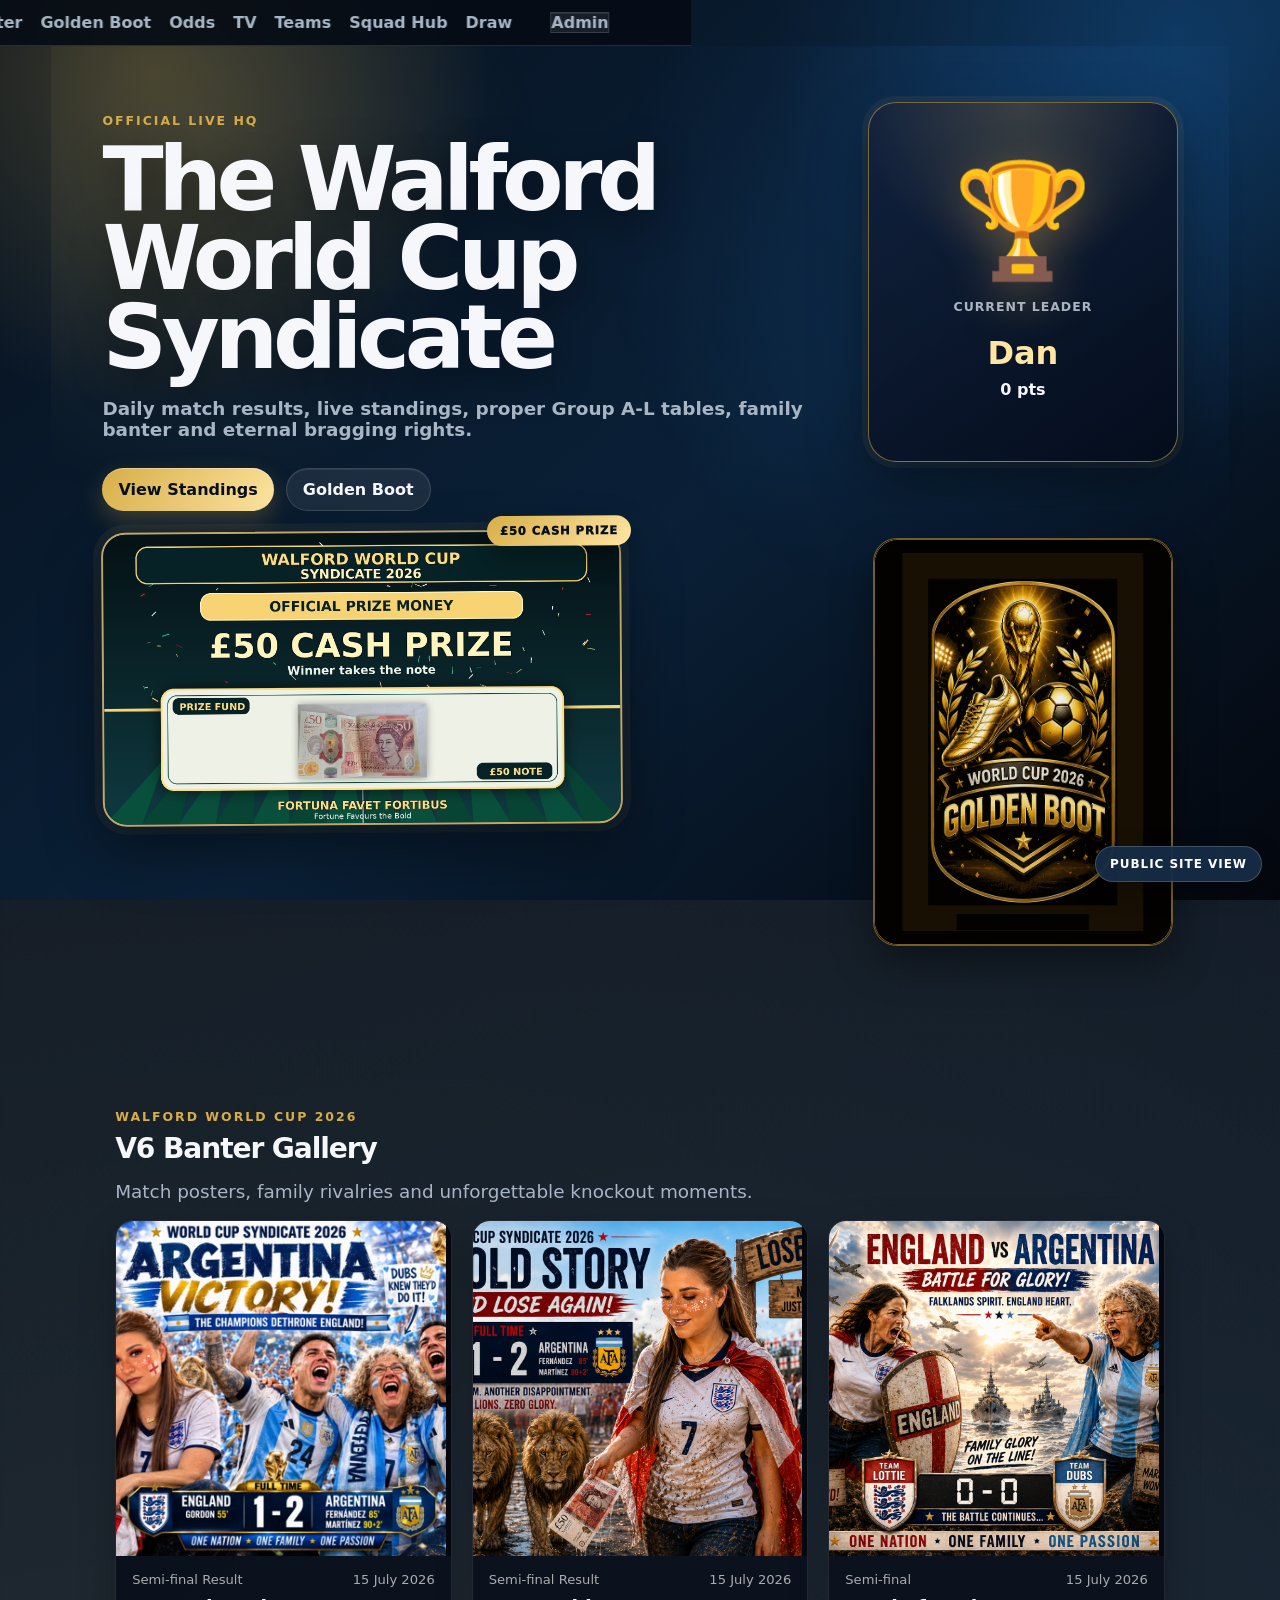
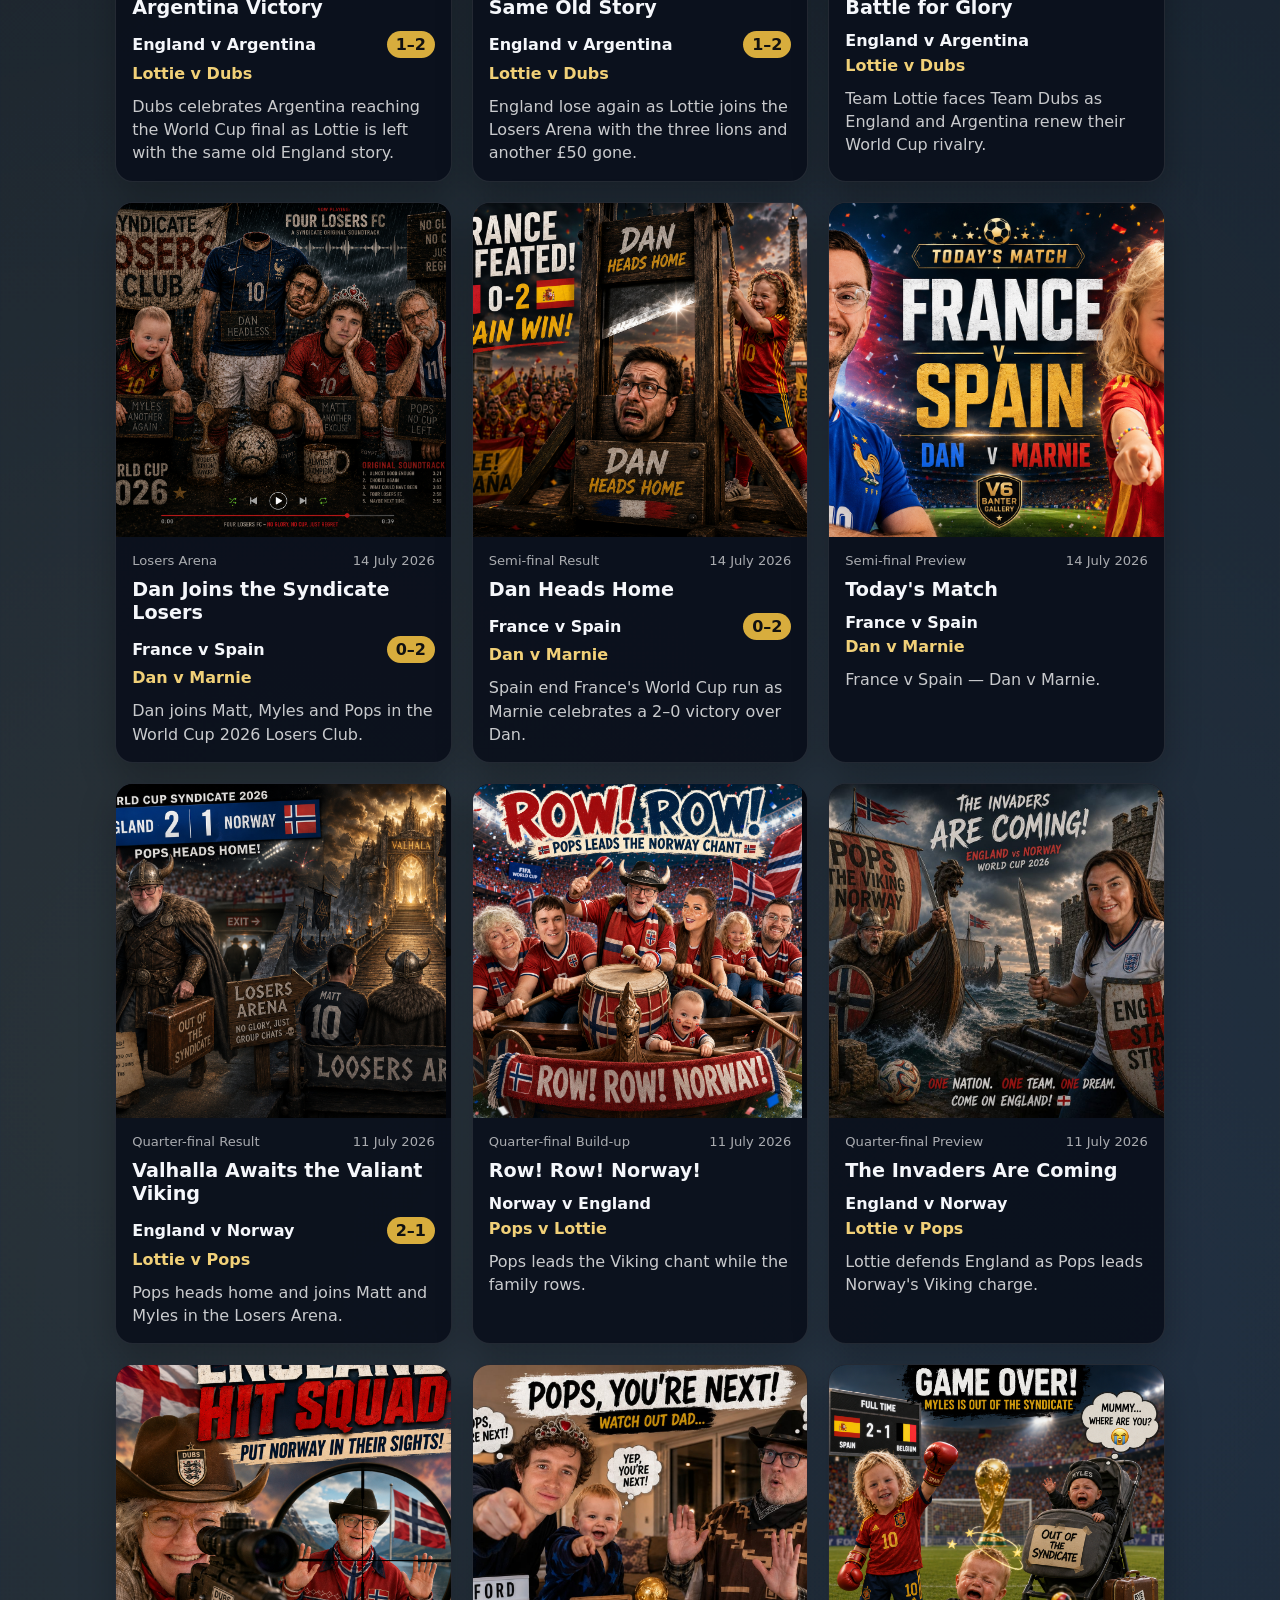
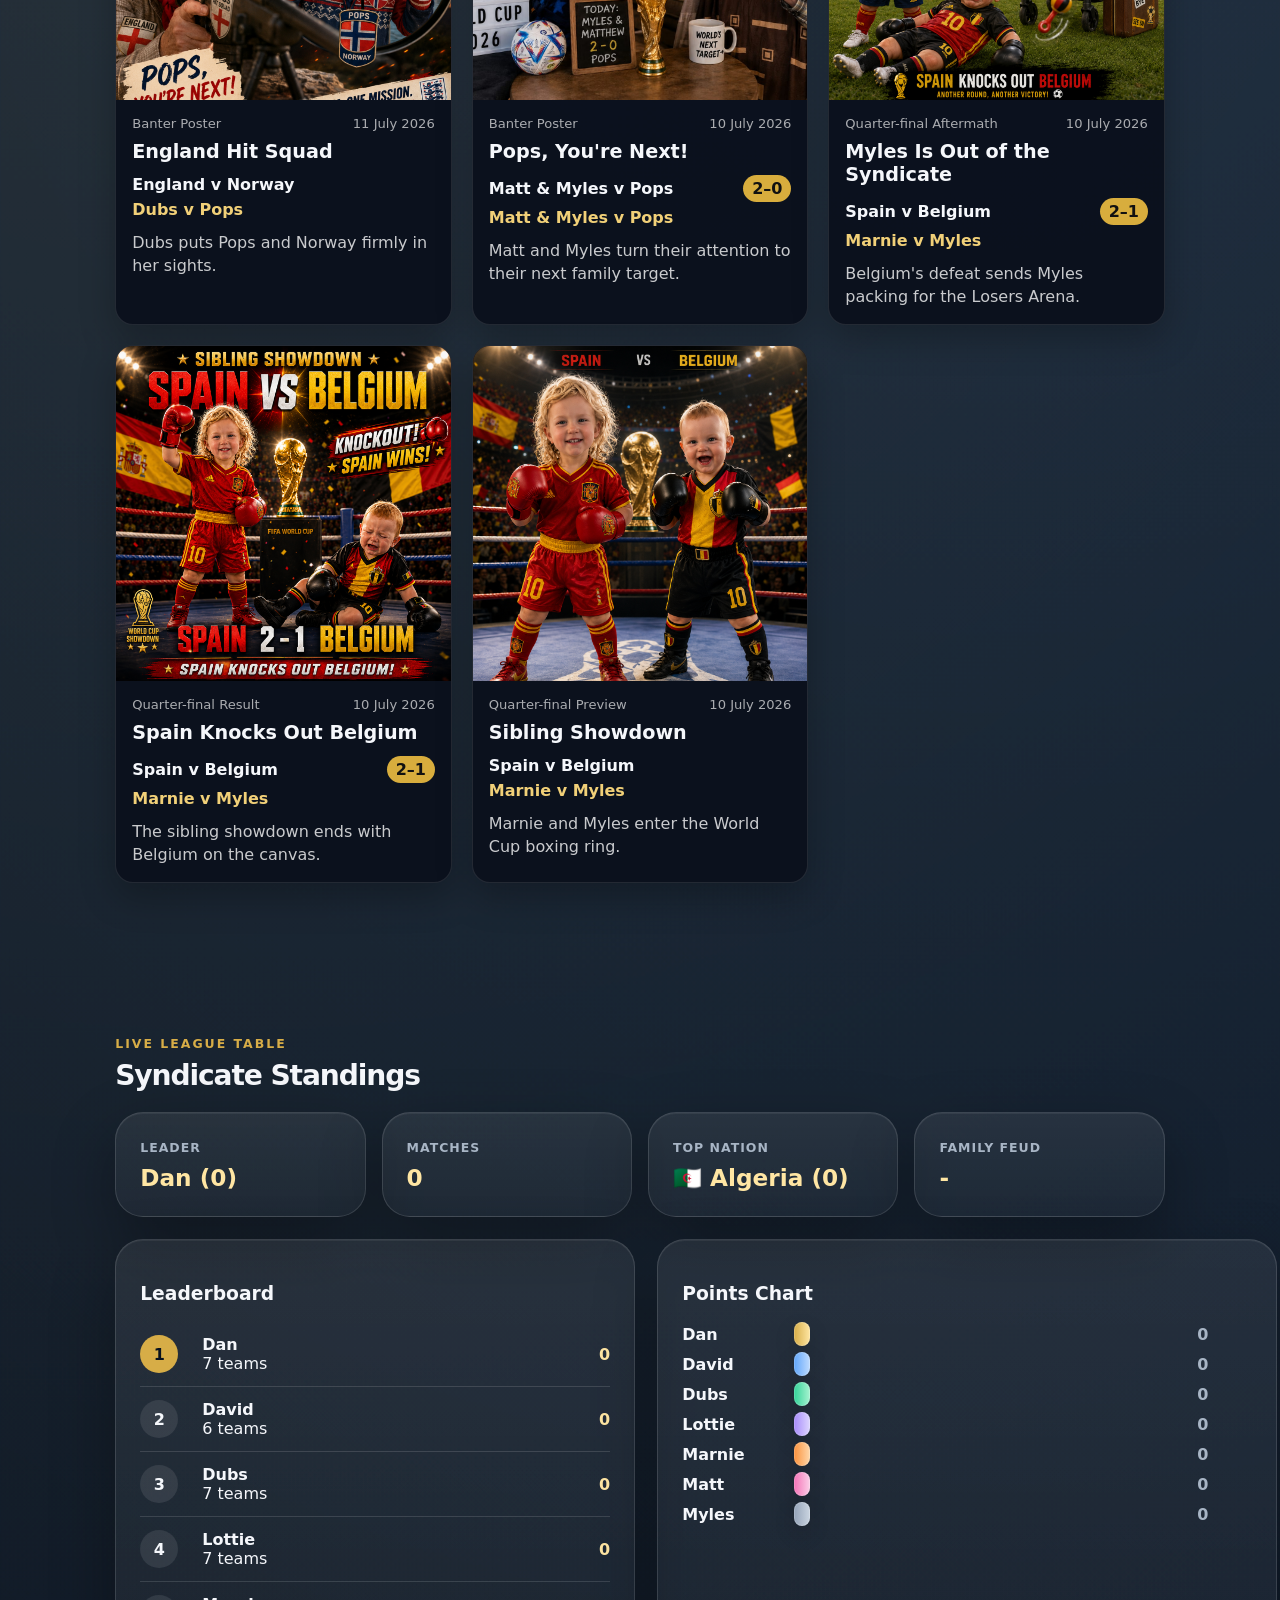
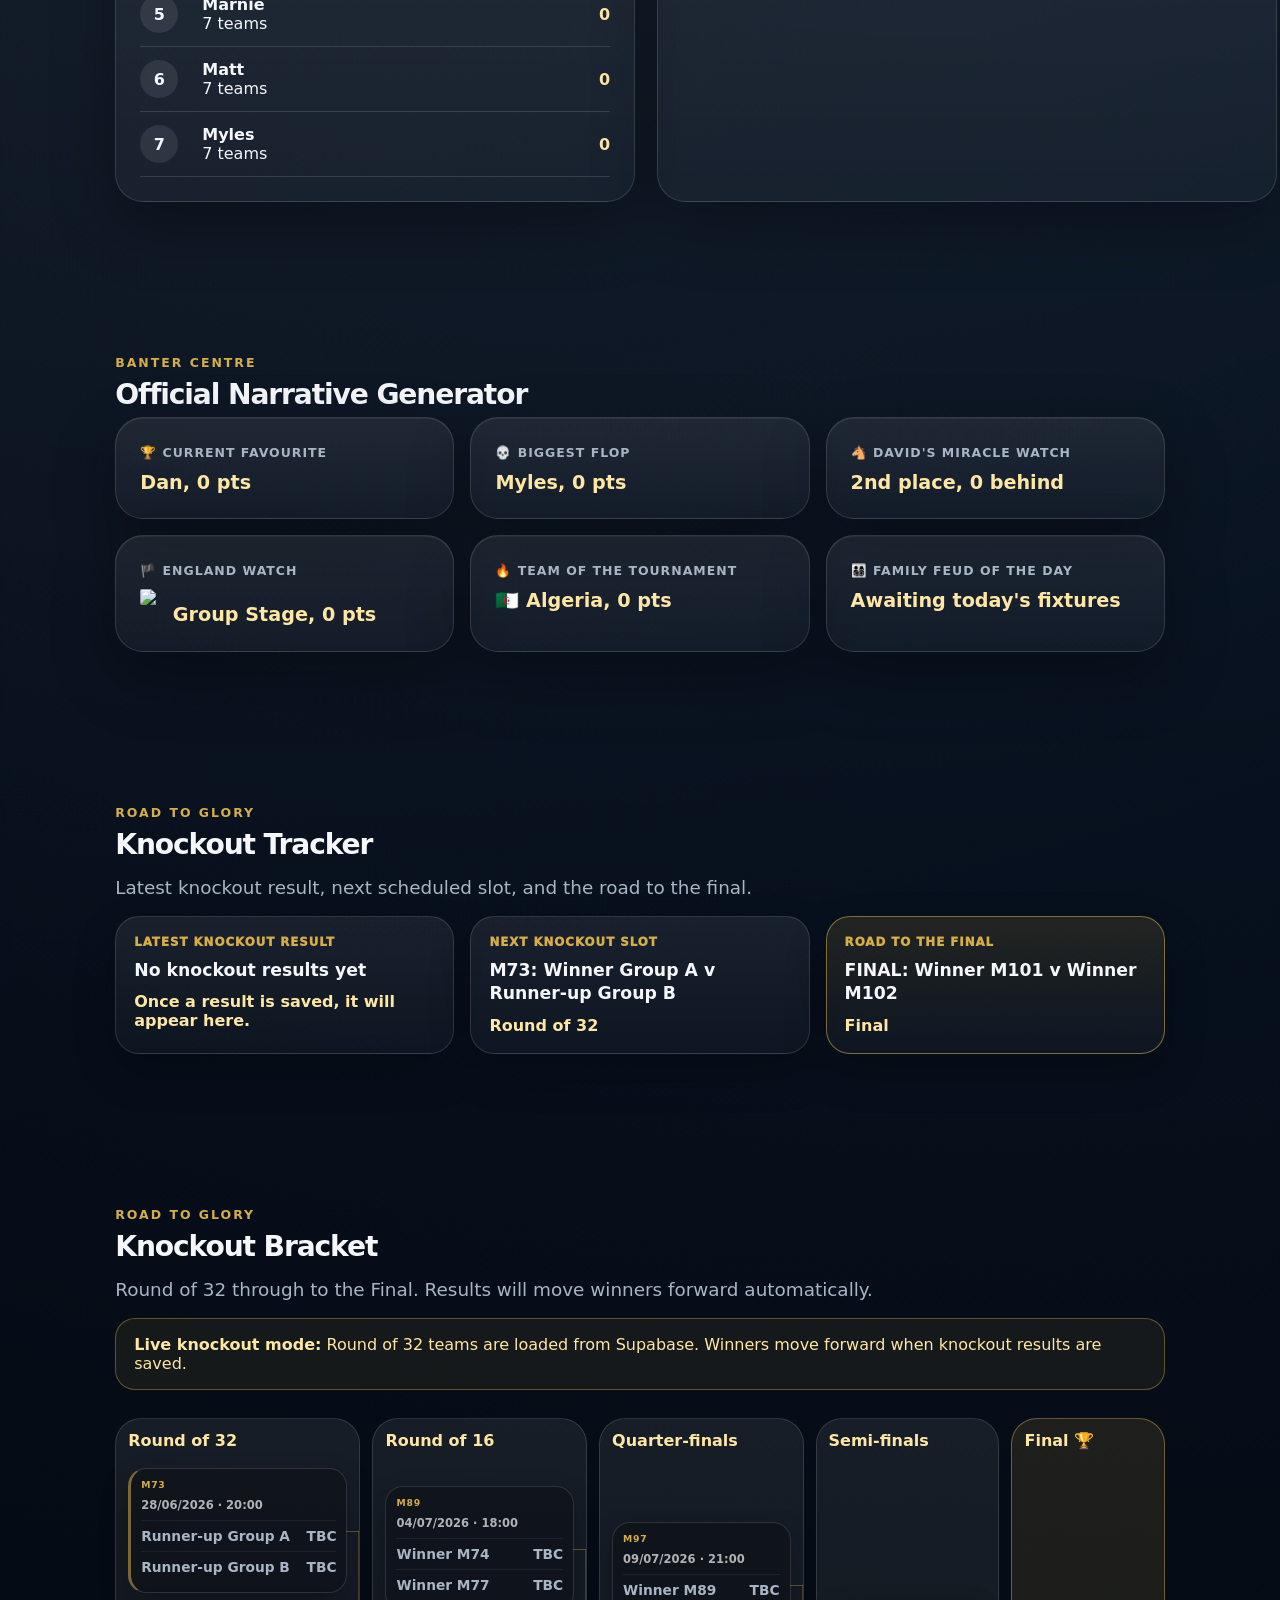
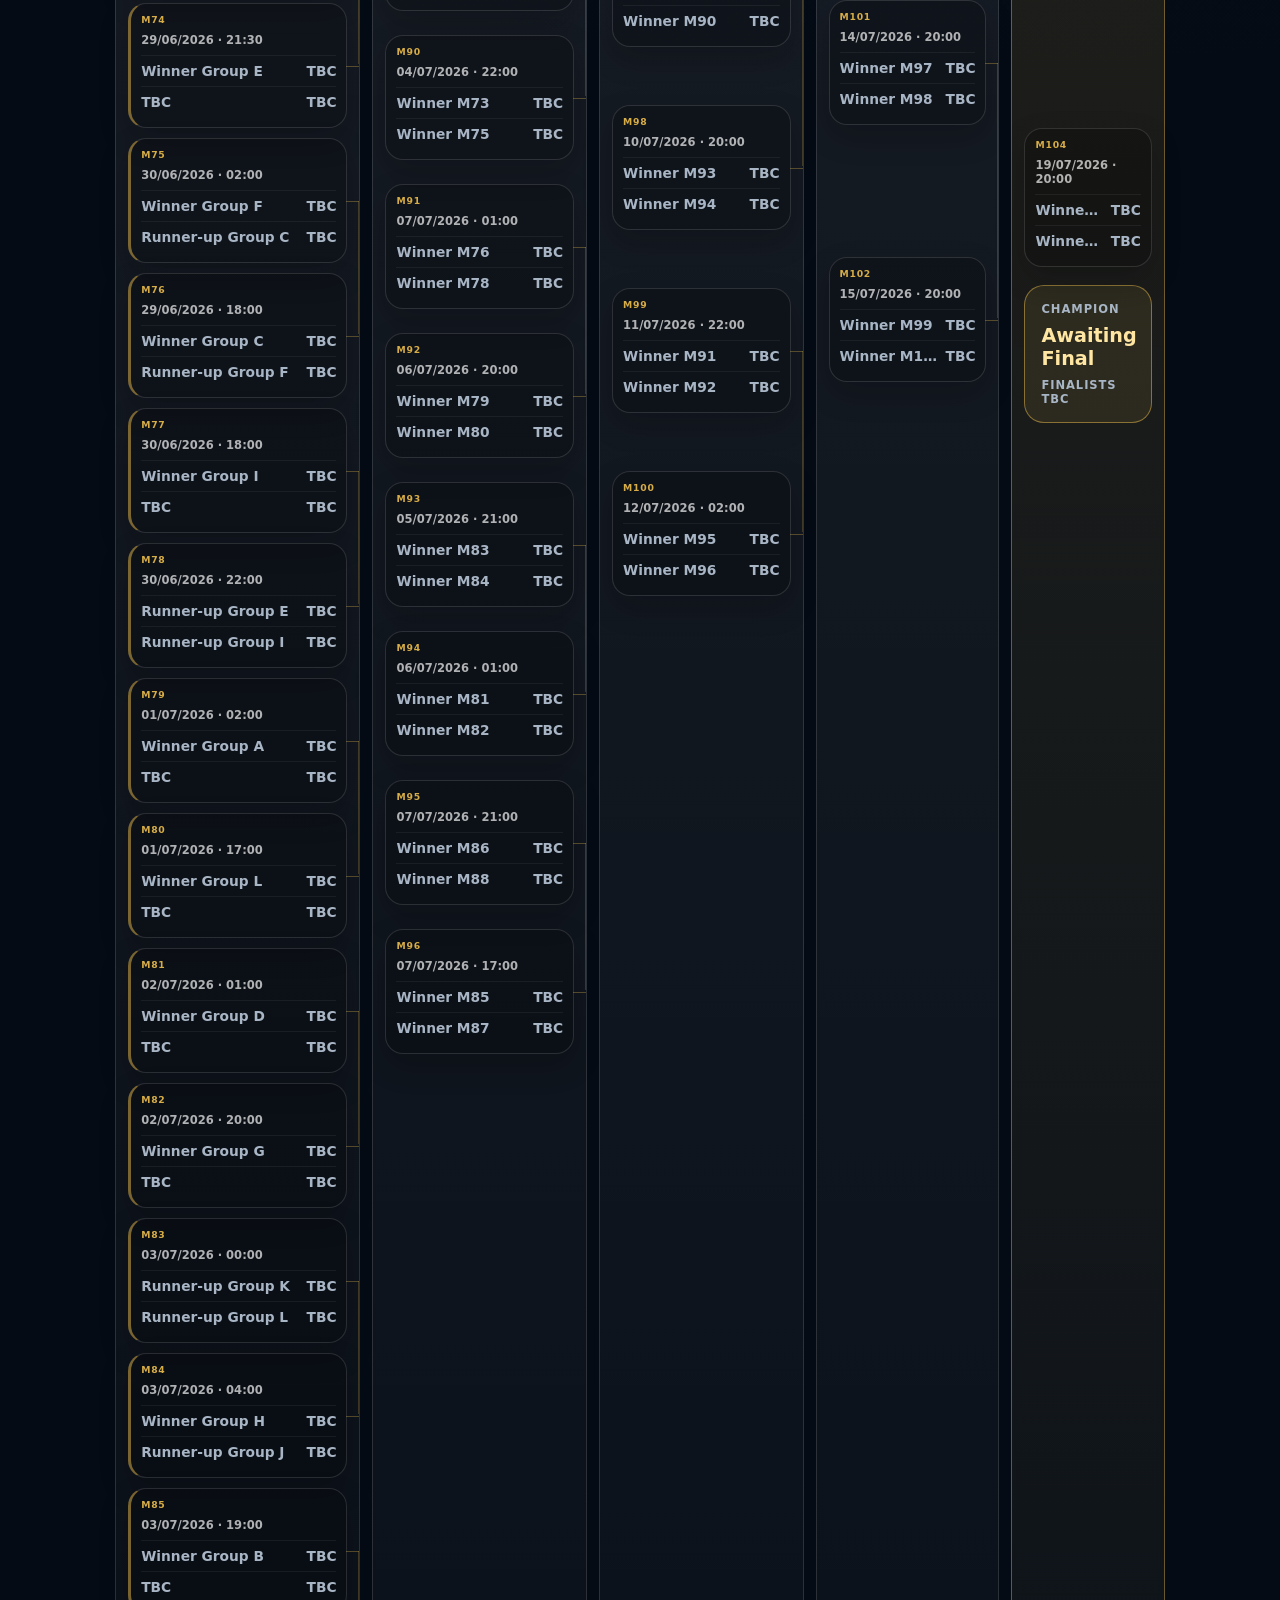
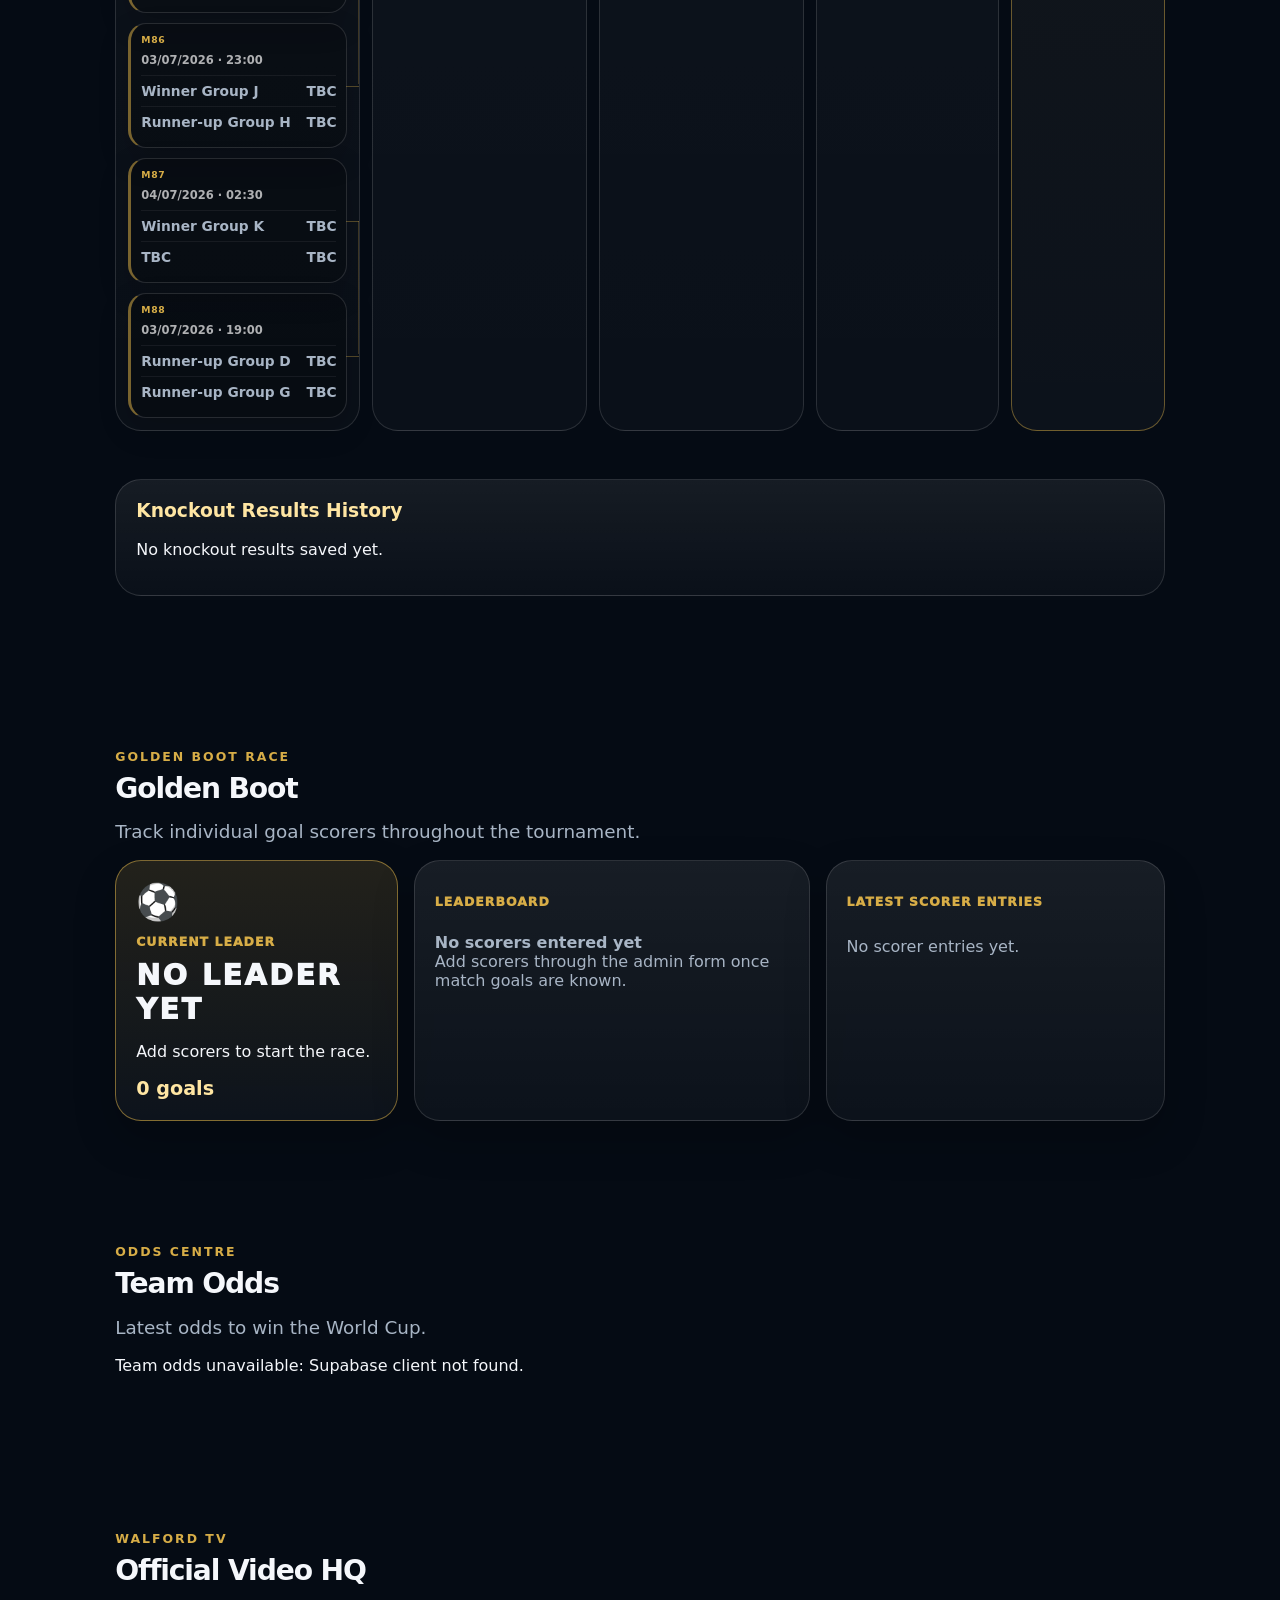
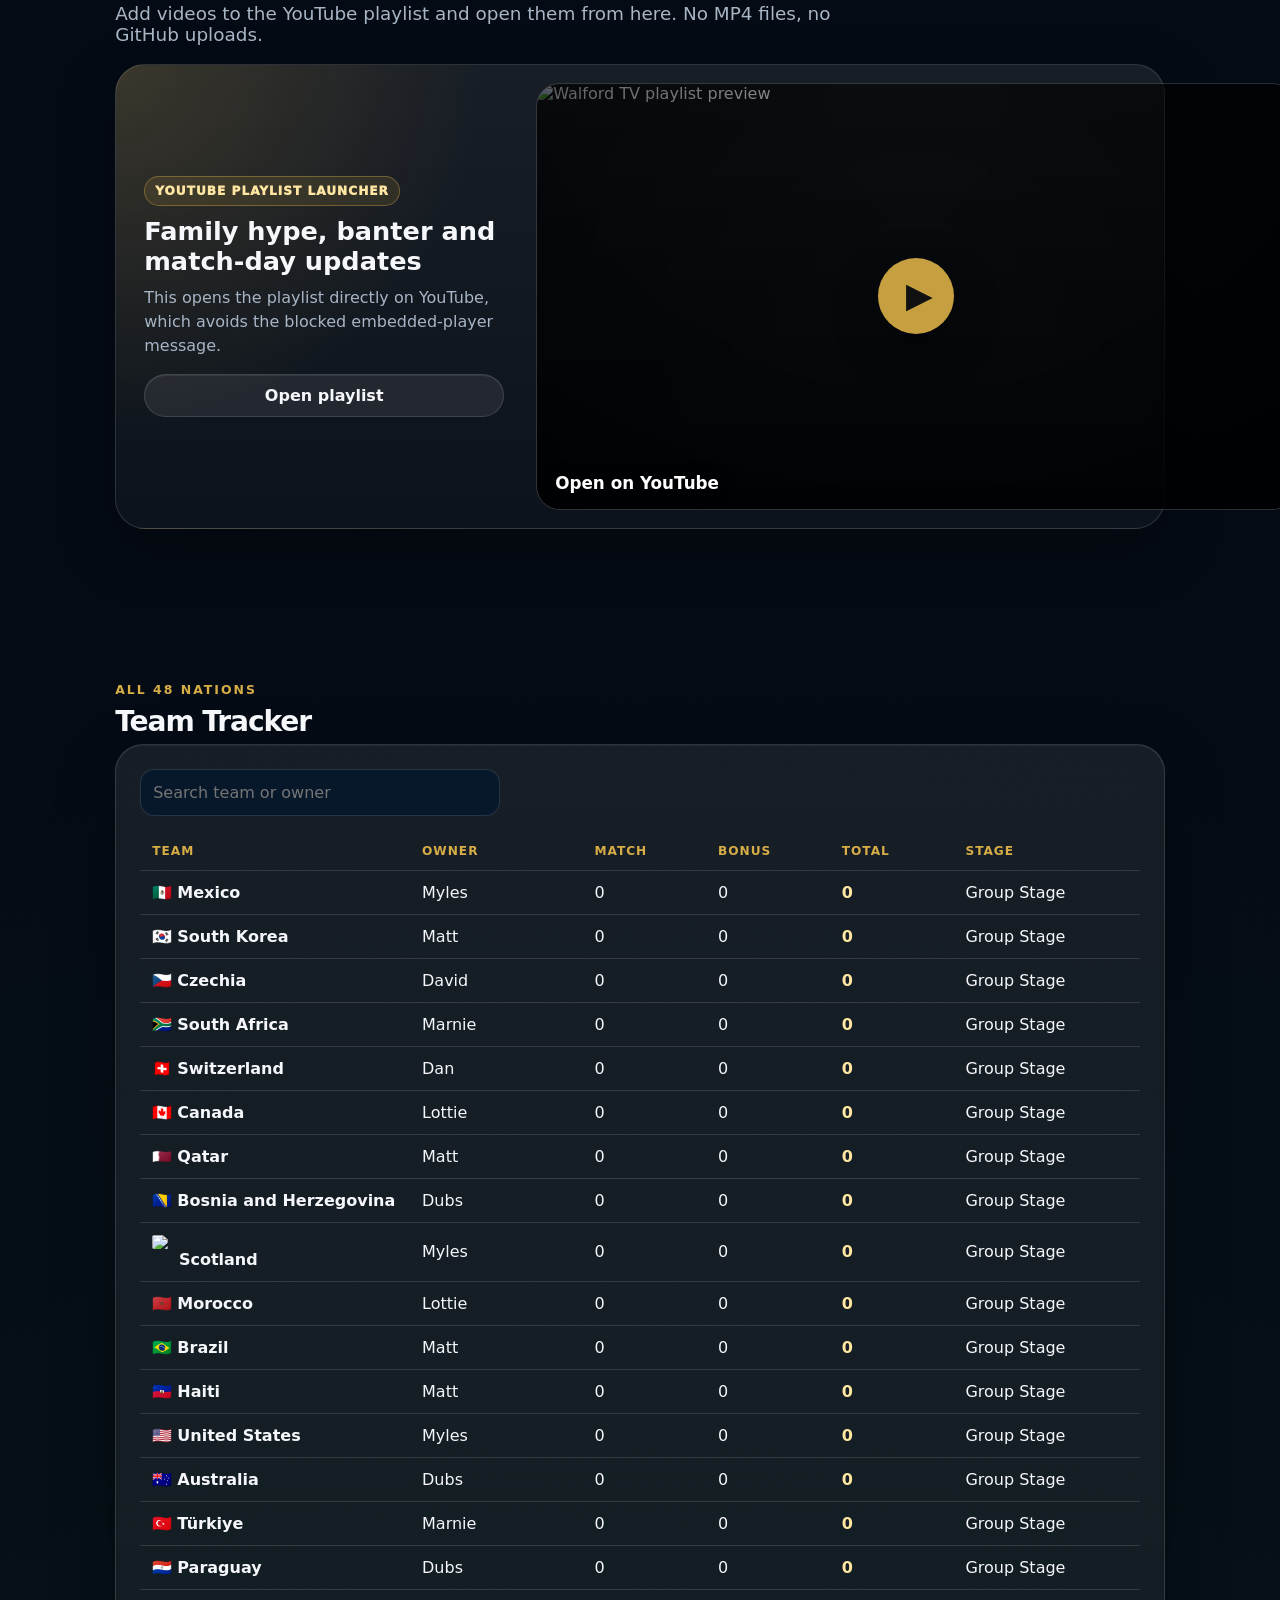
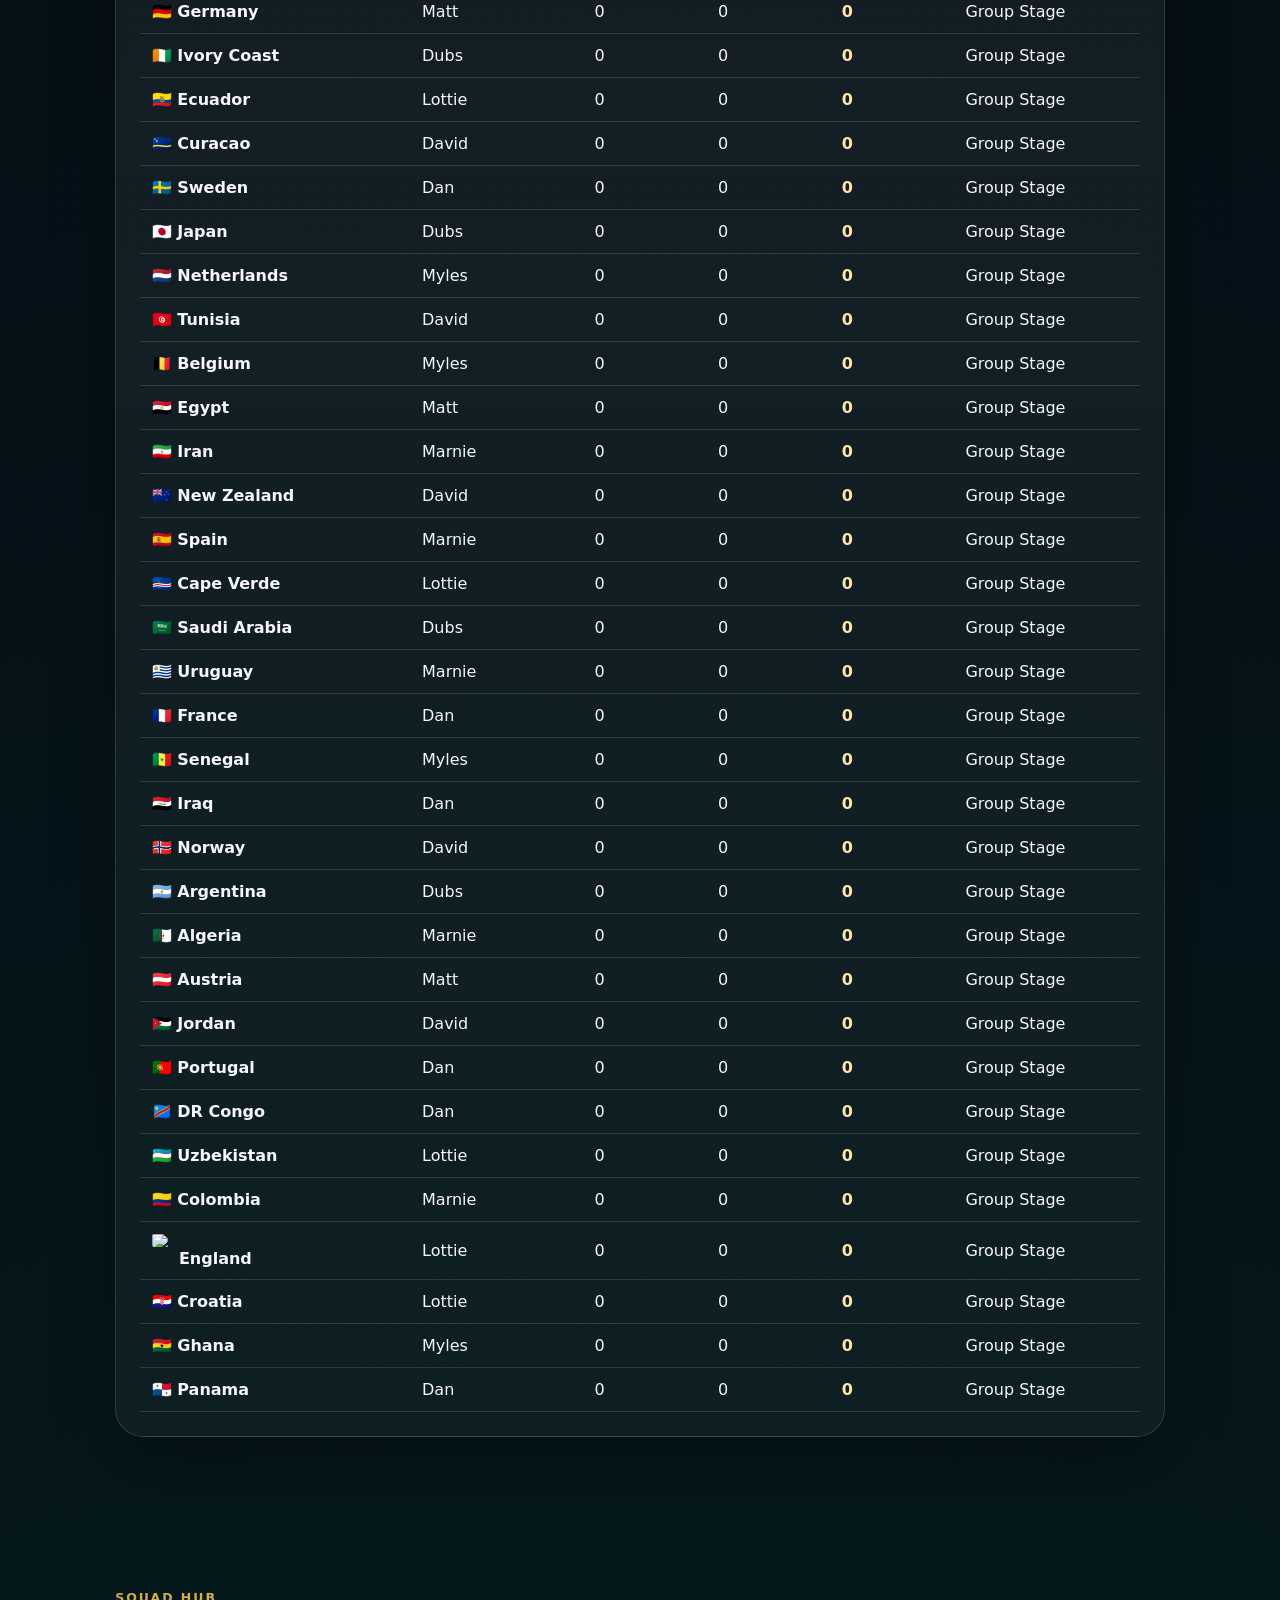
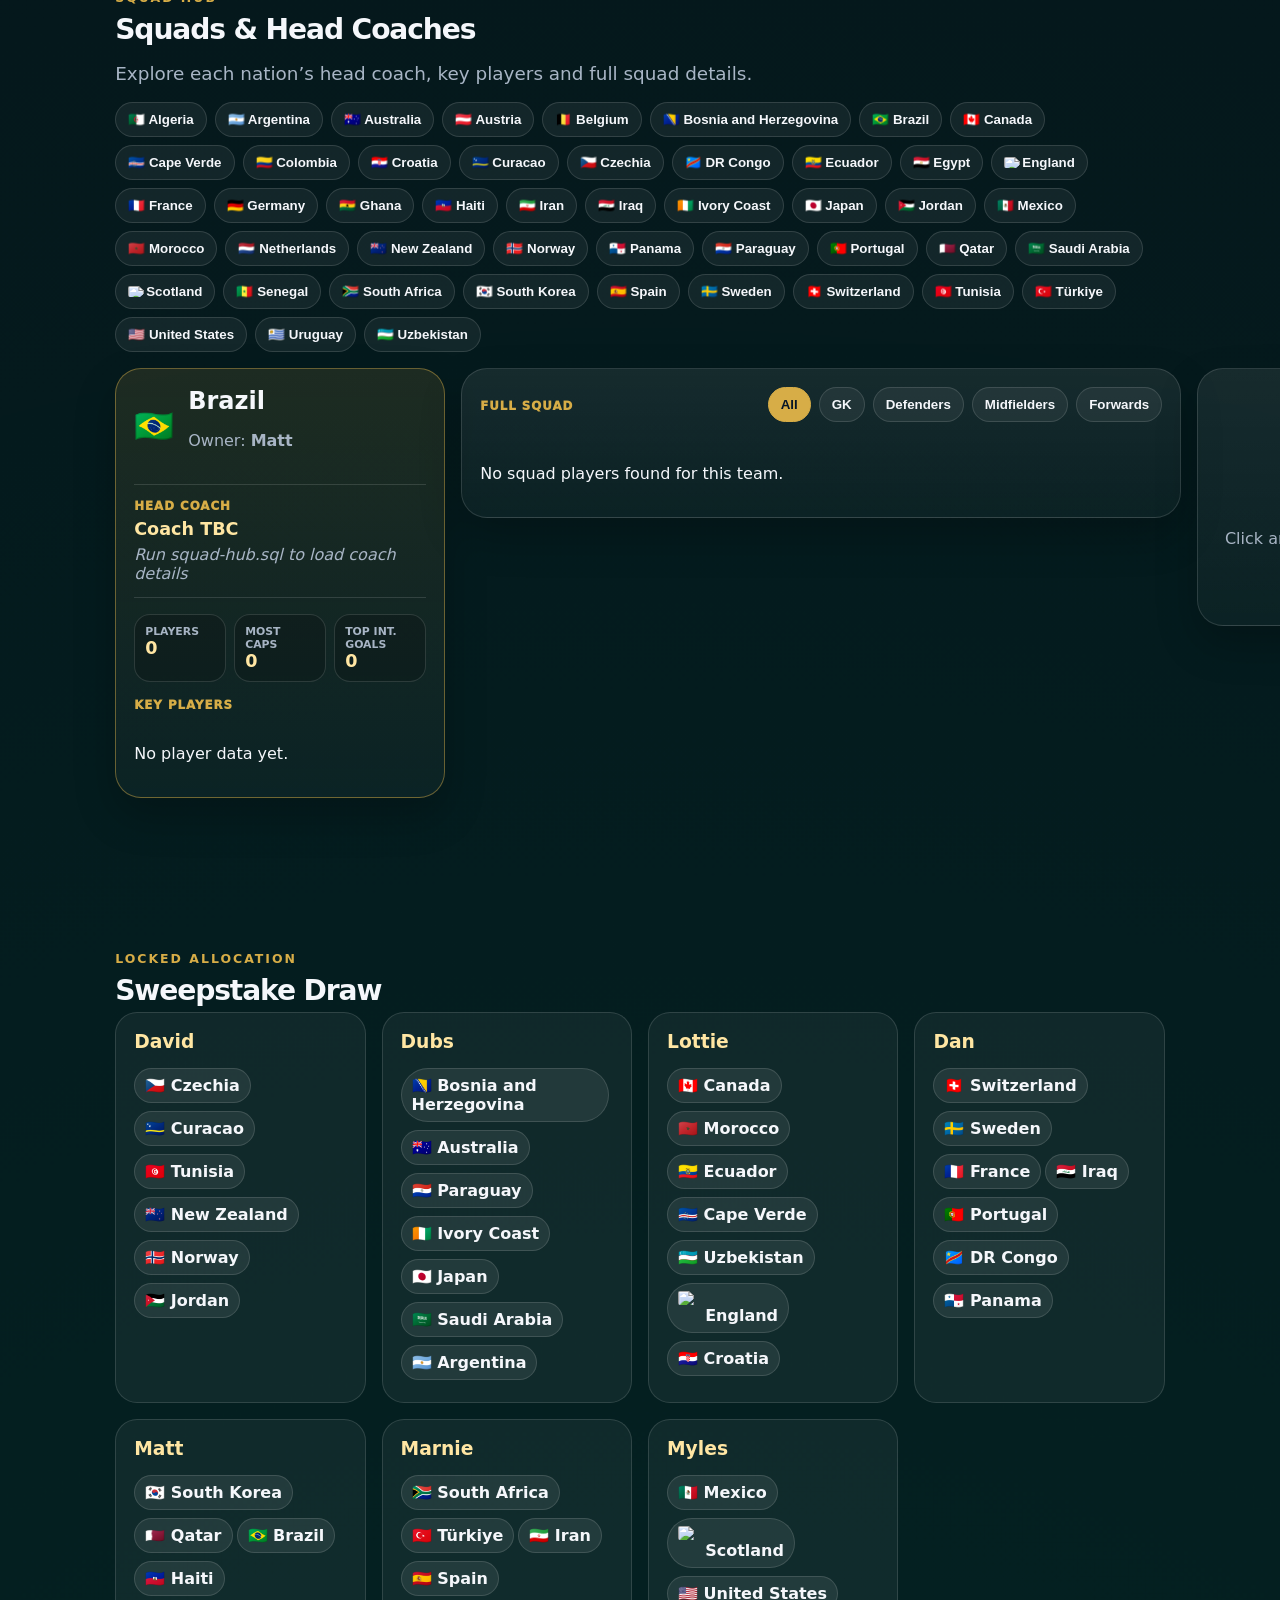
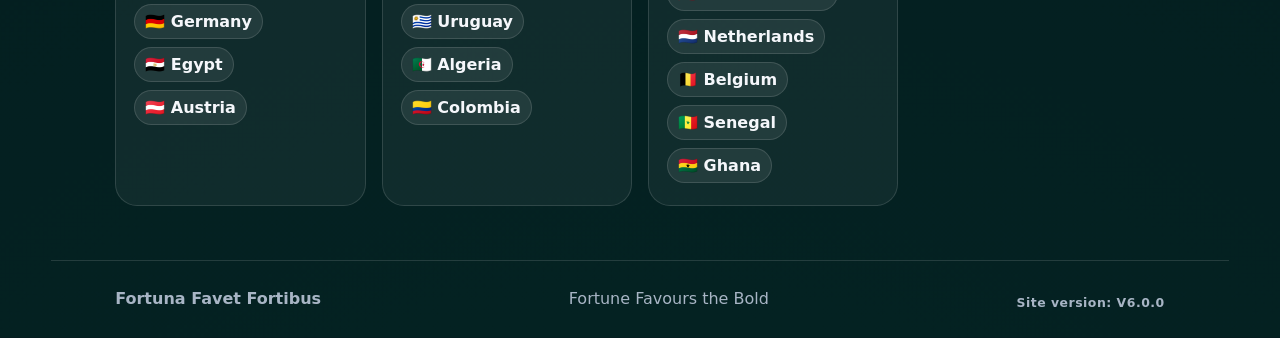
==== index.html @ 327422b0 "victory poster argentia" ====
<!DOCTYPE html>
<html lang="en">
 <head>
  <meta charset="utf-8"/>
  <meta content="width=device-width, initial-scale=1" name="viewport"/>
  <title>
   Walford World Cup Syndicate 2026
  </title>
  <link href="styles.css?v=5.8.53" rel="stylesheet"/>
  <link href="fixture-centre.css?v=5.8.20" rel="stylesheet"/>
  <link href="knockout-auto.css?v=5.8.4" rel="stylesheet"/>
  <link href="home-knockout-tracker.css?v=5.8.1" rel="stylesheet"/>
  <script src="https://cdn.jsdelivr.net/npm/@supabase/supabase-js@2">
  </script>
  <link href="assets/js/banter-gallery.css?v=6.0.0" rel="stylesheet"/>
  <link href="match-scorers-admin.css?v=5.8.1" rel="stylesheet"/>
  <link href="golden-boot.css?v=5.8.1" rel="stylesheet"/>
  <link href="squad-hub.css?v=5.8.1" rel="stylesheet"/>
  <link href="v5-3-chart-polish.css?v=5.8.1" rel="stylesheet"/>
  <link href="v5-6-site-version.css?v=5.8.1" rel="stylesheet"/>
  <link href="walford-tv.css?v=5.8.1" rel="stylesheet"/>
  <link href="v5-7-2-wide-layout.css?v=5.8.1" rel="stylesheet"/>
  <link href="v5-7-3-strong-wide-layout.css?v=5.8.1" rel="stylesheet"/>
 </head>
 <body>
  <div class="backdrop">
  </div>

  <header class="nav">
   <div class="logo">
    🏆
    <span>
     Walford 2026
    </span>
   </div>

   <nav>
  <a href="#home">Home</a>
  <a href="#standings">Standings</a>
  <a href="#banter">Banter</a>
  <a href="#golden-boot">Golden Boot</a>
  <a href="#team-odds-section">Odds</a>
  <a href="#walford-tv">TV</a>
  <a href="#teams">Teams</a>
  <a href="#squad-hub">Squad Hub</a>
  <a href="#draw">Draw</a>
</nav>

   <a class="ghost" href="#admin-dashboard" id="adminToggle">
    Admin
   </a>
  </header>

  <section class="hero" id="home">
   <div>
    <div class="badge">
     Official Live HQ
    </div>

    <h1>
     The Walford World Cup Syndicate
    </h1>

    <p>
     Daily match results, live standings, proper Group A-L tables, family banter and eternal bragging rights.
    </p>

    <div class="hero-buttons">
     <a class="button gold" href="#standings">
 View Standings
</a>
<a class="button dark" href="#golden-boot">
 Golden Boot
</a>
    </div>
    <div class="prize-money-front">
 <img src="prize-money.jpg?v=5.8.1" alt="Official £50 prize money for the Walford World Cup Syndicate 2026"/>
</div>
   </div>

   <aside class="champion-card">
    <div class="cup">
     🏆
    </div>
    <p>
     Current leader
    </p>
    <h2 id="currentLeader">
     Loading...
    </h2>
    <strong id="currentLeaderPoints">
     0 pts
    </strong>

    <p id="leaderChangeBanter" class="leader-change-banter"></p>
   </aside>

   <aside class="golden-boot-promo">
    <img src="World_Cup_2026_Spinning_Logos.gif?v=1.0.0" alt="World Cup 2026 Golden Boot logo"/>
   </aside>
  </section>

<main>
  <section id="team-odds-section" class="section team-odds-section">
   <div class="section-title">
    <span>
     Odds Centre
    </span>
    <h2>
     Team Odds
    </h2>
    <p>
     Latest odds to win the World Cup.
    </p>
   </div>

   <div id="team-odds-status" class="team-odds-status">
    Loading team odds...
   </div>
   <div id="team-odds-grid" class="team-odds-grid" aria-live="polite"></div>
  </section>

  <section class="section walford-tv" id="walford-tv">
    <div class="section-title">
     <span>
      Walford TV
     </span>
     <h2>
      Official Video HQ
     </h2>
     <p>
      Add videos to the YouTube playlist and open them from here. No MP4 files, no GitHub uploads.
     </p>
    </div>

    <div class="walford-tv-card">
     <div class="walford-tv-copy">
      <div class="walford-tv-badge">
       YouTube playlist launcher
      </div>
      <h3>
       Family hype, banter and match-day updates
      </h3>
      <p>
       This opens the playlist directly on YouTube, which avoids the blocked embedded-player message.
      </p>
      <a class="button dark" href="https://www.youtube.com/playlist?list=PLPc9-Pu8oghQ" rel="noopener" target="_blank">
       Open playlist
      </a>
     </div>

     <a aria-label="Open Walford TV playlist on YouTube" class="walford-tv-frame walford-tv-link" href="https://www.youtube.com/watch?v=1R-snvCDsco&amp;list=PLPc9-Pu8oghQ" rel="noopener" target="_blank">
      <img alt="Walford TV playlist preview" loading="lazy" src="https://img.youtube.com/vi/1R-snvCDsco/maxresdefault.jpg"/>
      <span class="walford-tv-play">
       ▶
      </span>
      <strong>
       Open on YouTube
      </strong>
     </a>
    </div>
   </section>

   <section class="section" id="today">
    <div class="section-title">
     <span>
      Fixture Focus
     </span>
     <h2>
      Fixture Centre
     </h2>
     <p>
      Today&rsquo;s fixtures, future dates and latest results in one place.
     </p>
    </div>

    <div class="panel">
     <div class="fixture-centre-tabs">
      <button class="active" id="fcToday" type="button">
       Today&rsquo;s Fixtures
      </button>
      <button id="fcFuture" type="button">
       Future Fixtures
      </button>
      <button id="fcResults" type="button">
       Results
      </button>
     </div>

     <div class="fixture-mode-title" id="fixtureModeTitle">
      Today&rsquo;s Fixtures
     </div>

     <div class="today-controls">
      <input id="todayDate" type="date"/>
      <button class="button gold" id="showTodayBtn" type="button">
       Show matches
      </button>
     </div>

     <div class="today-grid" id="todayMatches">
     </div>
    </div>
   </section>

   <section class="section" id="standings">
    <div class="section-title">
     <span>
      Live League Table
     </span>
     <h2>
      Syndicate Standings
     </h2>
    </div>

    <div class="summary-grid">
     <article>
      <span>Leader</span>
      <strong id="leaderStat">-</strong>
     </article>
     <article>
      <span>Matches</span>
      <strong id="matchStat">0</strong>
     </article>
     <article>
      <span>Top Nation</span>
      <strong id="nationStat">-</strong>
     </article>
     <article>
      <span>Family Feud</span>
      <strong id="feudStat">-</strong>
     </article>
    </div>

    <div class="two-col">
     <div class="panel">
      <h3>
       Leaderboard
      </h3>
      <div id="leaderboard">
      </div>
     </div>

     <div class="panel">
      <h3>
       Points Chart
      </h3>
      <div id="chart">
      </div>
     </div>
    </div>
   </section>

   <section class="section" id="groups">
    <div class="section-title">
     <span>
      World Cup Groups
     </span>
     <h2>
      Group Tables A-L
     </h2>
     <p>
      Each group is calculated from Supabase results: P, W, D, L, GF, GA, GD, Pts and owner.
     </p>
    </div>

    <div class="group-tabs" id="groupTabs">
    </div>

    <div class="group-tables" id="groupTables">
    </div>
   </section>

   <section class="section" id="all-table">
    <div class="section-title">
     <span>
      All Teams
     </span>
     <h2>
      Overall Match Table
     </h2>
    </div>

    <div class="panel">
     <input class="search" id="groupSearch" placeholder="Search team or owner"/>
     <div id="overallTable">
     </div>
    </div>
   </section>

   <section class="section" id="match-centre">
    <div class="section-title">
     <span>
      Daily Results
     </span>
     <h2>
      Match Centre
     </h2>
     <p>
      Admin sign-in lets you enter results and fixtures directly from the website.
     </p>
    </div>

    <div class="panel admin hidden" id="adminPanel">
     <h3>
      Admin Panel
     </h3>

     <form class="login-form" id="loginForm">
      <input id="email" placeholder="Admin email" type="email"/>
      <input id="password" placeholder="Password" type="password"/>
      <button class="button gold" type="submit">
       Sign in
      </button>
     </form>

     <form class="result-form hidden" id="resultForm">
      <input id="matchDate" type="date"/>
      <select id="teamA">
      </select>
      <input id="scoreA" min="0" placeholder="0" type="number"/>
      <span>
       v
      </span>
      <input id="scoreB" min="0" placeholder="0" type="number"/>
      <select id="teamB">
      </select>
      <button class="button gold" type="submit">
       Save Result
      </button>
     </form>
     
<form class="result-form hidden" id="knockoutResultForm">
  <input id="knockoutMatchCode" placeholder="Match code e.g. R32-01" type="text"/>

  <select id="knockoutTeamA"></select>

  <input id="knockoutScoreA" min="0" placeholder="0" type="number"/>

  <span>v</span>

  <input id="knockoutScoreB" min="0" placeholder="0" type="number"/>

  <select id="knockoutTeamB"></select>

  <button class="button gold" type="submit">
    Save Knockout
  </button>
</form>
     <form class="fixture-form hidden" id="fixtureForm">
      <input id="fixtureDate" type="date"/>
      <input id="fixtureTime" type="time"/>
      <select id="fixtureTeamA">
      </select>
      <span>
       v
      </span>
      <select id="fixtureTeamB">
      </select>
      <button class="button gold" type="submit">
       Save Fixture
      </button>
     </form>

     <button class="button dark hidden" id="logoutBtn" type="button">
      Sign out
     </button>

     <p class="status" id="adminStatus">
     </p>
    </div>

    <div class="panel">
     <h3>
      Latest Results
     </h3>
     <div class="results" id="resultsList">
     </div>
    </div>
   </section>

   <section class="section" id="teams">
    <div class="section-title">
     <span>
      All 48 Nations
     </span>
     <h2>
      Team Tracker
     </h2>
    </div>

    <div class="panel">
     <input class="search" id="teamSearch" placeholder="Search team or owner"/>
     <div class="team-table" id="teamTable">
     </div>
    </div>
   </section>

   <section class="section" id="draw">
    <div class="section-title">
     <span>
      Locked Allocation
     </span>
     <h2>
      Sweepstake Draw
     </h2>
    </div>

    <div class="draw-grid" id="drawGrid">
    </div>
   </section>

   <section class="section" id="banter">
    <div class="section-title">
     <span>
      Banter Centre
     </span>
     <h2>
      Official Narrative Generator
     </h2>
    </div>

    <div class="banter-grid">
     <article>
      <span>🏆 Current favourite</span>
      <strong id="banterFavourite">-</strong>
     </article>
     <article>
      <span>💀 Biggest flop</span>
      <strong id="banterFlop">-</strong>
     </article>
     <article>
      <span>🐴 David's Miracle Watch</span>
      <strong id="banterDavid">-</strong>
     </article>
     <article>
      <span>🏴 England Watch</span>
      <strong id="banterEngland">-</strong>
     </article>
     <article>
      <span>🔥 Team of the Tournament</span>
      <strong id="banterTeam">-</strong>
     </article>
     <article>
      <span>👨&zwj;👩&zwj;👧&zwj;👦 Family Feud of the Day</span>
      <strong id="banterFeud">-</strong>
     </article>
    </div>
   </section>

   <section class="section banter-gallery-section" id="banter-gallery">
    <div class="section-title">
     <span>
      Walford World Cup 2026
     </span>
     <h2>
      V6 Banter Gallery
     </h2>
     <p>
      Match posters, family rivalries and unforgettable knockout moments.
     </p>
    </div>

    <div
     class="banter-gallery-grid"
     id="banterGalleryGrid"
     aria-live="polite">
    </div>
   </section>

   <div
    class="banter-gallery-modal hidden"
    id="banterGalleryModal"
    aria-hidden="true"
    role="dialog"
    aria-modal="true"
    aria-label="Banter Gallery image">

    <button
     class="banter-gallery-modal-close"
     type="button"
     data-banter-modal-close
     aria-label="Close image">
     ×
    </button>

    <img
     class="banter-gallery-modal-image"
     id="banterGalleryModalImage"
     src=""
     alt="Banter Gallery full-size image">
   </div>

  </main>

  <footer>
   <strong>
    Fortuna Favet Fortibus
   </strong>
   <span>
    Fortune Favours the Bold
   </span>
   <span class="site-version">
    Site version: V6.0.0
   </span>
  </footer>

  <script>
   window.FALLBACK_TEAMS=[{"group": "A", "code": "MX", "flag": "🇲🇽", "team": "Mexico", "owner": "Myles", "stage": "Group Stage"}, {"group": "A", "code": "KR", "flag": "🇰🇷", "team": "South Korea", "owner": "Matt", "stage": "Group Stage"}, {"group": "A", "code": "CZ", "flag": "🇨🇿", "team": "Czechia", "owner": "David", "stage": "Group Stage"}, {"group": "A", "code": "ZA", "flag": "🇿🇦", "team": "South Africa", "owner": "Marnie", "stage": "Group Stage"}, {"group": "B", "code": "CH", "flag": "🇨🇭", "team": "Switzerland", "owner": "Dan", "stage": "Group Stage"}, {"group": "B", "code": "CA", "flag": "🇨🇦", "team": "Canada", "owner": "Lottie", "stage": "Group Stage"}, {"group": "B", "code": "QA", "flag": "🇶🇦", "team": "Qatar", "owner": "Matt", "stage": "Group Stage"}, {"group": "B", "code": "BA", "flag": "🇧🇦", "team": "Bosnia and Herzegovina", "owner": "Dubs", "stage": "Group Stage"}, {"group": "C", "code": "GB-SCT", "flag": "🏴", "team": "Scotland", "owner": "Myles", "stage": "Group Stage"}, {"group": "C", "code": "MA", "flag": "🇲🇦", "team": "Morocco", "owner": "Lottie", "stage": "Group Stage"}, {"group": "C", "code": "BR", "flag": "🇧🇷", "team": "Brazil", "owner": "Matt", "stage": "Group Stage"}, {"group": "C", "code": "HT", "flag": "🇭🇹", "team": "Haiti", "owner": "Matt", "stage": "Group Stage"}, {"group": "D", "code": "US", "flag": "🇺🇸", "team": "United States", "owner": "Myles", "stage": "Group Stage"}, {"group": "D", "code": "AU", "flag": "🇦🇺", "team": "Australia", "owner": "Dubs", "stage": "Group Stage"}, {"group": "D", "code": "TR", "flag": "🇹🇷", "team": "Türkiye", "owner": "Marnie", "stage": "Group Stage"}, {"group": "D", "code": "PY", "flag": "🇵🇾", "team": "Paraguay", "owner": "Dubs", "stage": "Group Stage"}, {"group": "E", "code": "DE", "flag": "🇩🇪", "team": "Germany", "owner": "Matt", "stage": "Group Stage"}, {"group": "E", "code": "CI", "flag": "🇨🇮", "team": "Ivory Coast", "owner": "Dubs", "stage": "Group Stage"}, {"group": "E", "code": "EC", "flag": "🇪🇨", "team": "Ecuador", "owner": "Lottie", "stage": "Group Stage"}, {"group": "E", "code": "CW", "flag": "🇨🇼", "team": "Curacao", "owner": "David", "stage": "Group Stage"}, {"group": "F", "code": "SE", "flag": "🇸🇪", "team": "Sweden", "owner": "Dan", "stage": "Group Stage"}, {"group": "F", "code": "JP", "flag": "🇯🇵", "team": "Japan", "owner": "Dubs", "stage": "Group Stage"}, {"group": "F", "code": "NL", "flag": "🇳🇱", "team": "Netherlands", "owner": "Myles", "stage": "Group Stage"}, {"group": "F", "code": "TN", "flag": "🇹🇳", "team": "Tunisia", "owner": "David", "stage": "Group Stage"}, {"group": "G", "code": "BE", "flag": "🇧🇪", "team": "Belgium", "owner": "Myles", "stage": "Group Stage"}, {"group": "G", "code": "EG", "flag": "🇪🇬", "team": "Egypt", "owner": "Matt", "stage": "Group Stage"}, {"group": "G", "code": "IR", "flag": "🇮🇷", "team": "Iran", "owner": "Marnie", "stage": "Group Stage"}, {"group": "G", "code": "NZ", "flag": "🇳🇿", "team": "New Zealand", "owner": "David", "stage": "Group Stage"}, {"group": "H", "code": "ES", "flag": "🇪🇸", "team": "Spain", "owner": "Marnie", "stage": "Group Stage"}, {"group": "H", "code": "CV", "flag": "🇨🇻", "team": "Cape Verde", "owner": "Lottie", "stage": "Group Stage"}, {"group": "H", "code": "SA", "flag": "🇸🇦", "team": "Saudi Arabia", "owner": "Dubs", "stage": "Group Stage"}, {"group": "H", "code": "UY", "flag": "🇺🇾", "team": "Uruguay", "owner": "Marnie", "stage": "Group Stage"}, {"group": "I", "code": "FR", "flag": "🇫🇷", "team": "France", "owner": "Dan", "stage": "Group Stage"}, {"group": "I", "code": "SN", "flag": "🇸🇳", "team": "Senegal", "owner": "Myles", "stage": "Group Stage"}, {"group": "I", "code": "IQ", "flag": "🇮🇶", "team": "Iraq", "owner": "Dan", "stage": "Group Stage"}, {"group": "I", "code": "NO", "flag": "🇳🇴", "team": "Norway", "owner": "David", "stage": "Group Stage"}, {"group": "J", "code": "AR", "flag": "🇦🇷", "team": "Argentina", "owner": "Dubs", "stage": "Group Stage"}, {"group": "J", "code": "DZ", "flag": "🇩🇿", "team": "Algeria", "owner": "Marnie", "stage": "Group Stage"}, {"group": "J", "code": "AT", "flag": "🇦🇹", "team": "Austria", "owner": "Matt", "stage": "Group Stage"}, {"group": "J", "code": "JO", "flag": "🇯🇴", "team": "Jordan", "owner": "David", "stage": "Group Stage"}, {"group": "K", "code": "PT", "flag": "🇵🇹", "team": "Portugal", "owner": "Dan", "stage": "Group Stage"}, {"group": "K", "code": "CD", "flag": "🇨🇩", "team": "DR Congo", "owner": "Dan", "stage": "Group Stage"}, {"group": "K", "code": "UZ", "flag": "🇺🇿", "team": "Uzbekistan", "owner": "Lottie", "stage": "Group Stage"}, {"group": "K", "code": "CO", "flag": "🇨🇴", "team": "Colombia", "owner": "Marnie", "stage": "Group Stage"}, {"group": "L", "code": "GB-ENG", "flag": "🏴", "team": "England", "owner": "Lottie", "stage": "Group Stage"}, {"group": "L", "code": "HR", "flag": "🇭🇷", "team": "Croatia", "owner": "Lottie", "stage": "Group Stage"}, {"group": "L", "code": "GH", "flag": "🇬🇭", "team": "Ghana", "owner": "Myles", "stage": "Group Stage"}, {"group": "L", "code": "PA", "flag": "🇵🇦", "team": "Panama", "owner": "Dan", "stage": "Group Stage"}];window.FALLBACK_FIXTURES=[{"date": "2026-06-15", "time": "16:00", "team_a": "Spain", "team_b": "Cape Verde"}, {"date": "2026-06-15", "time": "19:00", "team_a": "Belgium", "team_b": "Egypt"}, {"date": "2026-06-15", "time": "22:00", "team_a": "Saudi Arabia", "team_b": "Uruguay"}, {"date": "2026-06-16", "time": "01:00", "team_a": "Iran", "team_b": "New Zealand"}, {"date": "2026-06-16", "time": "20:00", "team_a": "France", "team_b": "Senegal"}, {"date": "2026-06-16", "time": "23:00", "team_a": "Iraq", "team_b": "Norway"}, {"date": "2026-06-17", "time": "02:00", "team_a": "Argentina", "team_b": "Algeria"}, {"date": "2026-06-17", "time": "05:00", "team_a": "Austria", "team_b": "Jordan"}, {"date": "2026-06-17", "time": "18:00", "team_a": "Portugal", "team_b": "DR Congo"}, {"date": "2026-06-17", "time": "21:00", "team_a": "England", "team_b": "Croatia"}, {"date": "2026-06-18", "time": "00:00", "team_a": "Ghana", "team_b": "Panama"}, {"date": "2026-06-18", "time": "03:00", "team_a": "Uzbekistan", "team_b": "Colombia"}];
  </script>

 <script src="config.js?v=5.8.1">
 </script>
 <script src="assets/js/core/dom.js?v=6.0.0"></script>
  <script src="assets/js/core/teams.js?v=6.0.9"></script>
  <script src="assets/js/core/helpers.js?v=6.0.2"></script>
  <script src="assets/js/core/state.js?v=6.0.0"></script>
  <script src="assets/js/core/data.js?v=6.0.0"></script>
  <script src="assets/js/core/supabase-client.js?v=6.0.0"></script>
  <script src="assets/js/core/events.js?v=6.0.0"></script>
  <script src="assets/js/core/render.js?v=6.0.1"></script>
  <script src="assets/js/core/debug.js?v=6.0.0"></script>
  <script src="assets/js/core/config.js?v=6.0.0"></script>
  <script src="assets/js/core/admin.js?v=6.0.0"></script>
  <script src="assets/js/core/validate.js?v=6.0.0"></script>
  <script src="assets/js/core/format.js?v=6.0.0"></script>
  <script src="assets/js/core/storage.js?v=6.0.0"></script>
  <script src="assets/js/core/startup.js?v=6.0.0"></script>
  <script src="assets/js/features/banter.js?v=6.0.9"></script>
  <script src="assets/js/features/banter-gallery-data.js?v=6.0.3"></script>
  <script src="assets/js/features/banter-gallery.js?v=6.0.3"></script>
  <script src="assets/js/features/draw.js?v=6.0.1"></script>
  <script src="assets/js/features/today.js?v=6.0.1"></script>
  <script src="assets/js/features/results.js?v=6.0.0"></script>
  <script src="assets/js/features/teams-view.js?v=6.0.0"></script>
  <script src="assets/js/features/overall-table.js?v=6.0.0"></script>
  <script src="assets/js/features/groups.js?v=6.0.0"></script>
 <script src="https://cdn.jsdelivr.net/npm/@twemoji/api@15.1.0/dist/twemoji.min.js" crossorigin="anonymous">
 </script>
 <script src="app.js?v=5.8.66">
 </script>
 <script src="fixture-centre.js?v=5.8.20">
 </script>
 <script src="knockout-auto.js?v=5.8.32">
 </script>
  <!-- <script src="knockout-admin.js?v=2.0.8"></script> -->
  <script src="home-knockout-tracker.js?v=5.8.6">
  </script>
  <script src="knockout-banter.js?v=1.0.4">
  </script>
   <script src="golden-boot.js?v=5.8.53">
  </script>
  <script src="squad-hub.js?v=5.8.7">
  </script>
  <script src="match-scorers-admin.js?v=5.8.13">
  </script>
  <script src="results-editor-admin.js?v=5.8.8">
  </script>
  <script src="admin-dashboard.js?v=5.8.26">
  </script>
  <script src="screen-mode-label.js?v=6.0.0"></script>
  <script src="hide-admin-on-public.js?v=6.0.6"></script>
 <script src="hash-scroll-fix.js?v=6.0.0"></script>
  <script src="admin-audit.js?v=5.8.11">
  </script>
  <script src="daily-banter.js?v=5.8.99"></script>
  <script src="player-faces.js?v=6.0.0"></script>
  <script src="page-order-fix.js?v=6.0.4"></script>
  <!-- deploy refresh 38 -->
 </body>
</html>
---- styles.css ----
* {
  box-sizing: border-box;
}

:root {
  --bg: #050b14;
  --gold: #d7ad47;
  --gold2: #ffe6a3;
  --text: #f5f7fb;
  --muted: #a8b5c5;
  --line: rgba(255, 255, 255, 0.13);
}

html {
  scroll-behavior: smooth;
}

body {
  margin: 0;
  background:
    radial-gradient(circle at 18% 18%, rgba(255, 214, 102, 0.13), transparent 26%),
    radial-gradient(circle at 78% 20%, rgba(44, 130, 255, 0.18), transparent 30%),
    radial-gradient(circle at 50% 105%, rgba(0, 160, 110, 0.18), transparent 34%),
    var(--bg);
  color: var(--text);
  font-family: Inter, system-ui, -apple-system, Segoe UI, Arial, sans-serif;
}

.backdrop {
  position: fixed;
  inset: 0;
  background:
    radial-gradient(circle at 12% 8%, rgba(215, 173, 71, 0.25), transparent 24%),
    radial-gradient(circle at 92% 4%, rgba(25, 115, 200, 0.3), transparent 28%),
    linear-gradient(140deg, #07111e, #0a2037 55%, #04070e);
  z-index: -1;
}

.nav {
  position: sticky;
  top: 0;
  z-index: 10;
  display: flex;
  justify-content: space-between;
  align-items: center;
  gap: 20px;
  padding: 16px 5vw;
  background: rgba(5, 11, 20, 0.86);
  backdrop-filter: blur(14px);
  border-bottom: 1px solid var(--line);
}

.logo {
  font-weight: 900;
}

.logo span {
  color: var(--gold2);
}

.nav nav {
  display: flex;
  gap: 16px;
  flex-wrap: wrap;
}

.nav a {
  color: var(--muted);
  text-decoration: none;
  font-weight: 800;
}

.nav a:hover {
  color: var(--gold2);
}

button,
.button {
  border: 0;
  border-radius: 999px;
  padding: 11px 16px;
  font-weight: 900;
  cursor: pointer;
  text-decoration: none;
  display: inline-flex;
  align-items: center;
  justify-content: center;
}

.gold {
  background: linear-gradient(135deg, var(--gold), var(--gold2));
  color: #07111e;
}

.dark,
.ghost {
  background: rgba(255, 255, 255, 0.08);
  color: var(--text);
  border: 1px solid var(--line);
}

.button.gold {
  box-shadow:
    0 10px 24px rgba(215, 173, 71, 0.26),
    inset 0 1px 0 rgba(255, 255, 255, 0.32);
}

.button.dark,
.ghost {
  box-shadow: inset 0 1px 0 rgba(255, 255, 255, 0.08);
}

.hero {
  min-height: 72vh;
  position: relative;
  overflow: visible;
  display: grid;
  grid-template-columns: 1.3fr 0.7fr;
  gap: 34px;
  align-items: center;
  padding: 64px 5vw;
  background:
    radial-gradient(circle at 12% 12%, rgba(255, 215, 120, 0.10), transparent 26%),
    radial-gradient(circle at 80% 20%, rgba(52, 145, 255, 0.14), transparent 32%);
  border-radius: 0 0 42px 42px;
}

.badge,
.section-title span {
  display: inline-block;
  text-transform: uppercase;
  letter-spacing: 0.16em;
  color: var(--gold);
  font-size: 0.78rem;
  font-weight: 900;
  margin-bottom: 12px;
}

.hero h1 {
  font-size: clamp(3rem, 7vw, 6.8rem);
  line-height: 0.88;
  letter-spacing: -0.06em;
  margin: 0 0 22px;
  text-shadow: 0 12px 38px rgba(0, 0, 0, 0.42);
}

.hero p,
.section-title p {
  max-width: 760px;
  color: var(--muted);
  font-size: 1.15rem;
}

.hero p {
  font-weight: 650;
}

.hero-buttons {
  display: flex;
  gap: 12px;
  flex-wrap: wrap;
  margin-top: 28px;
}

.champion-card,
.panel,
.summary-grid article,
.banter-grid article,
.today-card,
.group-card {
  border: 1px solid var(--line);
  background: linear-gradient(180deg, rgba(255, 255, 255, 0.075), rgba(255, 255, 255, 0.035));
  border-radius: 28px;
  padding: 24px;
  box-shadow:
    0 24px 64px rgba(0, 0, 0, 0.32),
    inset 0 1px 0 rgba(255, 255, 255, 0.06);
}

.champion-card {
  text-align: center;
  transform: translateY(-8px);
  border-color: rgba(215, 173, 71, 0.45);
  background:
    linear-gradient(180deg, rgba(255, 255, 255, 0.11), rgba(255, 255, 255, 0.045)),
    radial-gradient(circle at 50% 0%, rgba(255, 215, 120, 0.16), transparent 42%);
  box-shadow:
    0 32px 80px rgba(0, 0, 0, 0.42),
    inset 0 1px 0 rgba(255, 255, 255, 0.08);
}

.cup {
  font-size: 7rem;
  filter: drop-shadow(0 12px 24px rgba(255, 190, 80, 0.35));
}

.champion-card h2 {
  color: var(--gold2);
  font-size: 2rem;
  margin: 8px 0;
}

.champion-card p,
.summary-grid span,
.banter-grid span {
  color: var(--muted);
  text-transform: uppercase;
  letter-spacing: 0.08em;
  font-size: 0.78rem;
  font-weight: 900;
}

.section {
  padding: 54px 5vw;
}

.section-title h2 {
  font-size: clamp(2rem, 4vw, 3.6rem);
  line-height: 0.95;
  letter-spacing: -0.04em;
  margin: 0 0 8px;
}

.summary-grid {
  display: grid;
  grid-template-columns: repeat(4, 1fr);
  gap: 16px;
  margin: 22px 0;
}

.summary-grid strong {
  display: block;
  color: var(--gold2);
  font-size: 1.45rem;
  margin-top: 8px;
}

.two-col {
  display: grid;
  grid-template-columns: 1fr 1fr;
  gap: 18px;
}

.leader-row {
  display: grid;
  grid-template-columns: 50px 1fr 90px;
  gap: 12px;
  align-items: center;
  padding: 13px 0;
  border-bottom: 1px solid var(--line);
}

.rank {
  width: 38px;
  height: 38px;
  border-radius: 50%;
  background: rgba(255, 255, 255, 0.09);
  display: grid;
  place-items: center;
  font-weight: 900;
}

.leader-row:first-child .rank {
  background: var(--gold);
  color: #07111e;
}

.pts {
  text-align: right;
  color: var(--gold2);
  font-weight: 900;
}

.chart {
  display: grid;
  gap: 12px;
}

.bar-row {
  display: grid;
  grid-template-columns: 100px 1fr 55px;
  gap: 12px;
  align-items: center;
}

.bar {
  height: 24px;
  border-radius: 999px;
  background: linear-gradient(90deg, var(--gold), var(--gold2));
  min-width: 5px;
}

.hidden {
  display: none !important;
}

.today-controls {
  display: flex;
  gap: 12px;
  flex-wrap: wrap;
  margin-bottom: 18px;
}

.today-grid {
  display: grid;
  grid-template-columns: repeat(auto-fit, minmax(260px, 1fr));
  gap: 16px;
}

.today-card {
  transition: transform 0.18s ease, border-color 0.18s ease, box-shadow 0.18s ease;
}

.today-card:hover {
  transform: translateY(-5px);
  border-color: rgba(255, 215, 120, 0.38);
  box-shadow:
    0 28px 72px rgba(0, 0, 0, 0.42),
    0 0 0 1px rgba(255, 215, 120, 0.12);
}

.today-time {
  color: var(--gold2);
  font-weight: 900;
}

.owners-line {
  font-weight: 900;
  margin-top: 8px;
}

.banter-copy {
  margin-top: 12px;
  color: var(--gold2);
  font-style: italic;
}

.login-form,
.result-form,
.fixture-form {
  display: grid;
  grid-template-columns: repeat(7, minmax(0, 1fr));
  gap: 10px;
  align-items: center;
  margin-bottom: 12px;
}

.login-form {
  grid-template-columns: 1fr 1fr auto;
}

.fixture-form {
  grid-template-columns: 1fr 1fr 1.4fr auto 1.4fr auto;
}

.result-form span,
.fixture-form span {
  text-align: center;
  color: var(--gold);
  font-weight: 900;
}

input,
select {
  width: 100%;
  padding: 13px 12px;
  border-radius: 14px;
  border: 1px solid var(--line);
  background: #06182a;
  color: var(--text);
  font: inherit;
}

.search {
  max-width: 360px;
  margin-bottom: 16px;
}

.status {
  color: var(--muted);
}

.results {
  display: grid;
  gap: 10px;
}

.result-item {
  display: grid;
  grid-template-columns: 1fr auto;
  gap: 12px;
  align-items: center;
  padding: 14px;
  border: 1px solid var(--line);
  border-radius: 18px;
  background: rgba(255, 255, 255, 0.04);
}

.result-score {
  font-size: 1.4rem;
  font-weight: 900;
  color: var(--gold2);
}

.group-tabs {
  display: flex;
  flex-wrap: wrap;
  gap: 8px;
  margin: 20px 0;
}

.group-tab {
  border: 1px solid var(--line);
  background: rgba(255, 255, 255, 0.08);
  color: var(--text);
  border-radius: 999px;
  padding: 10px 14px;
}

.group-tab.active {
  background: var(--gold);
  color: #07111e;
}

.group-tables {
  display: grid;
  gap: 18px;
}

.group-card h3 {
  margin-top: 0;
  color: var(--gold2);
  font-size: 1.6rem;
}

.table-row {
  display: grid;
  grid-template-columns: 1.5fr 0.95fr 0.42fr 0.42fr 0.42fr 0.42fr 0.52fr 0.52fr 0.52fr 0.52fr;
  gap: 10px;
  padding: 12px;
  border-bottom: 1px solid var(--line);
  align-items: center;
}

.team-table .table-row {
  grid-template-columns: 1.6fr 1fr 0.7fr 0.7fr 0.7fr 1fr;
}

.table-head {
  color: var(--gold);
  text-transform: uppercase;
  font-size: 0.76rem;
  font-weight: 900;
  letter-spacing: 0.08em;
}

.total,
.pts-cell {
  color: var(--gold2);
  font-weight: 900;
}

.draw-grid {
  display: grid;
  grid-template-columns: repeat(auto-fit, minmax(240px, 1fr));
  gap: 16px;
}

.draw-card {
  border: 1px solid var(--line);
  border-radius: 22px;
  padding: 18px;
  background: rgba(255, 255, 255, 0.05);
}

.draw-card h3 {
  margin: 0 0 12px;
  color: var(--gold2);
}

.pill {
  display: inline-block;
  margin: 4px 4px 4px 0;
  padding: 7px 10px;
  border: 1px solid var(--line);
  border-radius: 999px;
  background: rgba(255, 255, 255, 0.08);
  font-weight: 800;
}

.banter-grid {
  display: grid;
  grid-template-columns: repeat(3, 1fr);
  gap: 16px;
}

.banter-grid strong {
  display: block;
  margin-top: 10px;
  color: var(--gold2);
  font-size: 1.2rem;
}

footer {
  display: flex;
  justify-content: space-between;
  gap: 16px;
  flex-wrap: wrap;
  padding: 28px 5vw;
  border-top: 1px solid var(--line);
  color: var(--muted);
}

/* Front page prize money image */
.prize-money-front {
  position: relative;
  margin-top: 20px;
  max-width: 520px;
  transform: rotate(-0.4deg);
}

.prize-money-front::before {
  content: "£50 CASH PRIZE";
  position: absolute;
  top: -14px;
  right: -10px;
  z-index: 2;
  padding: 8px 13px;
  border-radius: 999px;
  background: linear-gradient(135deg, var(--gold), var(--gold2));
  color: #07111e;
  font-size: 0.72rem;
  font-weight: 1000;
  letter-spacing: 0.08em;
  box-shadow: 0 12px 28px rgba(0, 0, 0, 0.35);
}

.prize-money-front img {
  display: block;
  width: 100%;
  height: auto;
  border-radius: 24px;
  border: 2px solid rgba(255, 215, 120, 0.75);
  box-shadow:
    0 24px 58px rgba(0, 0, 0, 0.42),
    0 0 0 8px rgba(255, 215, 120, 0.055);
}

.fixture-centre-tabs button {
  transition: transform 0.16s ease, box-shadow 0.16s ease;
}

.fixture-centre-tabs button:hover {
  transform: translateY(-2px);
}

@media (max-width: 1050px) {
  .hero,
  .two-col {
    grid-template-columns: 1fr;
  }

  .summary-grid,
  .banter-grid {
    grid-template-columns: repeat(2, 1fr);
  }

  .login-form,
  .result-form,
  .fixture-form {
    grid-template-columns: 1fr 1fr;
  }

  .nav nav {
    display: none;
  }

  .panel,
  .group-card {
    overflow-x: auto;
  }

  .table-row {
    min-width: 980px;
  }

  .champion-card {
    transform: none;
  }

  .prize-money-front {
    transform: none;
  }
}

@media (max-width: 620px) {
  .summary-grid,
  .banter-grid {
    grid-template-columns: 1fr;
  }

  .hero {
    padding-top: 40px;
  }

  .result-item {
    grid-template-columns: 1fr;
  }
}

/* V5.8.7 Force remove old hero rectangle */

.hero::before,
.hero::after {
  content: none !important;
  display: none !important;
  border: 0 !important;
  background: none !important;
  box-shadow: none !important;
}

.hero {
  overflow: visible !important;
  border: 0 !important;
  box-shadow: none !important;
}

/* Team Odds - v5.8.13 */

.team-odds-section {
  max-width: 1180px;
  margin: 2rem auto 3rem;
  padding: 1.5rem;
}

.team-odds-section .section-heading h2 {
  margin: 0;
}

.team-odds-grid {
  display: grid;
  grid-template-columns: repeat(auto-fit, minmax(170px, 1fr));
  gap: 1rem;
  margin-top: 1.2rem;
}

.team-odds-card {
  display: block;
  border: 1px solid rgba(245, 196, 81, 0.28);
  border-radius: 18px;
  padding: 1rem;
  background: rgba(255, 255, 255, 0.07);
  box-shadow: 0 14px 35px rgba(0, 0, 0, 0.18);
}

.team-odds-team {
  font-weight: 800;
  line-height: 1.2;
}

.team-odds-main {
  margin-top: 0.65rem;
}

.team-odds-fractional {
  display: block;
  font-size: 1.65rem;
  font-weight: 900;
  color: #f7d36b;
}

.team-odds-decimal {
  display: block;
  margin-top: 0.15rem;
  font-size: 0.85rem;
  opacity: 0.78;
}

.team-odds-probability {
  margin-top: 0.55rem;
  font-size: 0.9rem;
  opacity: 0.85;
}

.team-odds-updated {
  margin-top: 0.6rem;
  font-size: 0.75rem;
  opacity: 0.6;
}

/* Twemoji flag sizing - v5.8.27 */

img.emoji {
  height: 1.1em !important;
  width: 1.1em !important;
  margin: 0 0.15em !important;
  vertical-align: -0.15em !important;
  display: inline-block !important;
}

.team-odds-card img.emoji {
  height: 1.25em !important;
  width: 1.25em !important;
  margin-right: 0.35em !important;
}

.today-card img.emoji,
.result-item img.emoji,
.table-row img.emoji,
.pill img.emoji {
  height: 1.1em !important;
  width: 1.1em !important;
}
/* Team Odds flag polish - v5.8.29 */

.team-odds-team img.emoji {
  height: 1.35em !important;
  width: 1.35em !important;
  margin-right: 0.45em !important;
  vertical-align: -0.22em !important;
}
/* Team Odds owner name - v5.8.30 */

.team-odds-owner {
  margin-top: 0.25rem;
  color: var(--gold2);
  font-size: 0.8rem;
  font-weight: 900;
  opacity: 0.9;
}
/* Team Odds TBC cards - v5.8.31 */

.team-odds-card-tbc {
  opacity: 0.72;
}

.team-odds-card-tbc .team-odds-fractional {
  font-size: 1.25rem;
  color: var(--muted);
}

.team-flag-img {
  width: 1.15em;
  height: 0.85em;
  object-fit: cover;
  display: inline-block;
  vertical-align: -0.08em;
  margin-right: 0.2em;
  border-radius: 2px;
}
/* Team Odds tidy-up - v5.8.33 */

.team-odds-section {
  max-width: 1220px;
  margin: 2rem auto 3.5rem;
  padding: 1.5rem 5vw;
}

.team-odds-section .section-heading {
  margin-bottom: 1rem;
}

.team-odds-section .section-heading h2 {
  font-size: clamp(2rem, 4vw, 3.2rem);
  letter-spacing: -0.04em;
}

.team-odds-grid {
  display: grid;
  grid-template-columns: repeat(auto-fit, minmax(185px, 1fr));
  gap: 1rem;
  align-items: stretch;
}

.team-odds-card {
  min-height: 190px;
  display: flex;
  flex-direction: column;
  justify-content: space-between;
  border-radius: 22px;
  padding: 1.05rem;
  border: 1px solid rgba(245, 196, 81, 0.25);
  background:
    linear-gradient(180deg, rgba(255,255,255,0.085), rgba(255,255,255,0.035)),
    radial-gradient(circle at 50% 0%, rgba(215,173,71,0.09), transparent 48%);
  box-shadow:
    0 18px 44px rgba(0, 0, 0, 0.25),
    inset 0 1px 0 rgba(255,255,255,0.06);
}

.team-odds-card:hover {
  transform: translateY(-3px);
  border-color: rgba(255, 215, 120, 0.42);
}

.team-odds-team {
  font-size: 1rem;
  font-weight: 950;
  line-height: 1.25;
}

.team-odds-owner {
  margin-top: 0.3rem;
  color: var(--gold2);
  font-size: 0.78rem;
  font-weight: 900;
  opacity: 0.92;
}

.team-odds-main {
  margin-top: 0.75rem;
}

.team-odds-fractional {
  display: block;
  font-size: 1.85rem;
  line-height: 1;
  font-weight: 1000;
  color: var(--gold2);
}

.team-odds-decimal {
  display: block;
  margin-top: 0.3rem;
  font-size: 0.82rem;
  color: var(--muted);
}

.team-odds-probability {
  margin-top: 0.55rem;
  font-size: 0.86rem;
  color: rgba(245, 247, 251, 0.82);
}

.team-odds-updated {
  margin-top: 0.65rem;
  font-size: 0.72rem;
  color: rgba(245, 247, 251, 0.5);
}

.team-odds-card-tbc {
  opacity: 0.58;
  background: rgba(255,255,255,0.045);
  border-color: rgba(255,255,255,0.12);
}

.team-odds-card-tbc .team-odds-fractional {
  font-size: 1.15rem;
  color: var(--muted);
}

@media (max-width: 620px) {
  .team-odds-grid {
    grid-template-columns: 1fr 1fr;
    gap: 0.8rem;
  }

  .team-odds-card {
    min-height: 175px;
    padding: 0.85rem;
  }

  .team-odds-fractional {
    font-size: 1.45rem;
  }
}
/* Team Odds TBC spacing fix - v5.8.34 */

.team-odds-card-tbc {
  justify-content: flex-start;
  gap: 1rem;
}

.team-odds-card-tbc .team-odds-main {
  margin-top: auto;
}

.team-odds-card-tbc .team-odds-owner {
  margin-top: 0.45rem;
}

.team-odds-card-tbc .team-odds-updated,
.team-odds-card-tbc .team-odds-decimal,
.team-odds-card-tbc .team-odds-probability {
  display: none;
}
/* Knockout Banter - v1.0.0 */

.knockout-banter-grid {
  display: grid;
  grid-template-columns: 1.2fr 0.8fr;
  gap: 18px;
  margin-top: 22px;
}

.knockout-banter-card,
.sent-home-card {
  border: 1px solid var(--line);
  border-radius: 26px;
  padding: 22px;
  background:
    linear-gradient(180deg, rgba(255,255,255,0.085), rgba(255,255,255,0.035)),
    radial-gradient(circle at 50% 0%, rgba(215,173,71,0.10), transparent 48%);
  box-shadow:
    0 20px 54px rgba(0, 0, 0, 0.28),
    inset 0 1px 0 rgba(255,255,255,0.06);
}

.knockout-banter-card span,
.sent-home-card span {
  display: inline-block;
  color: var(--gold);
  text-transform: uppercase;
  letter-spacing: 0.12em;
  font-size: 0.72rem;
  font-weight: 950;
  margin-bottom: 10px;
}

.knockout-banter-card h3,
.sent-home-list h3 {
  margin: 0 0 10px;
  color: var(--gold2);
}

.knockout-banter-card strong,
.sent-home-card strong {
  display: block;
  font-size: 1.25rem;
  margin: 8px 0;
}

.knockout-banter-card p,
.sent-home-card p {
  color: var(--muted);
  font-weight: 700;
  line-height: 1.45;
}

.knockout-banter-card.featured {
  border-color: rgba(215, 173, 71, 0.42);
}

.knockout-banter-card.packing {
  border-color: rgba(255, 110, 110, 0.32);
}

.sent-home-list {
  margin-top: 24px;
}

.sent-home-grid {
  display: grid;
  grid-template-columns: repeat(auto-fit, minmax(210px, 1fr));
  gap: 14px;
}

.sent-home-card {
  padding: 18px;
}

.sent-home-card em {
  display: block;
  color: var(--gold2);
  font-style: normal;
  font-weight: 900;
}

@media (max-width: 760px) {
  .knockout-banter-grid {
    grid-template-columns: 1fr;
  }
}

.leader-change-banter {
  margin: 10px 0 0;
  color: var(--gold2);
  font-weight: 900;
  font-size: 0.95rem;
  line-height: 1.35;
  text-align: center;
}

/* Nav reset and safe mobile menu - v5.8.47 */

.nav {
  width: 100%;
  justify-content: center !important;
  overflow: hidden !important;
  padding: 12px 5vw !important;
}

.nav .logo {
  flex: 0 0 auto !important;
  margin-right: 22px !important;
}

.nav nav {
  display: flex !important;
  align-items: center !important;
  justify-content: center !important;
  gap: 18px !important;
  flex-wrap: nowrap !important;
}

#adminToggle {
  flex: 0 0 auto !important;
  margin-left: 18px !important;
}

@media (max-width: 1050px) {
  .nav {
    justify-content: flex-start !important;
    overflow-x: auto !important;
    overflow-y: hidden !important;
    padding: 12px 14px !important;
  }

  .nav nav {
    display: flex !important;
    flex-wrap: nowrap !important;
    white-space: nowrap !important;
    gap: 14px !important;
  }

  .nav a,
  .nav button,
  .nav .logo {
    flex: 0 0 auto !important;
    font-size: 0.86rem !important;
  }
}

/* Golden Boot promo hero image - v5.8.49 */

.golden-boot-promo {
  align-self: center;
  max-width: 260px;
  justify-self: center;
}

.golden-boot-promo img {
  display: block;
  width: 100%;
  height: auto;
  border-radius: 26px;
  border: 1px solid rgba(215, 173, 71, 0.55);
  box-shadow:
    0 24px 58px rgba(0, 0, 0, 0.42),
    0 0 0 6px rgba(255, 215, 120, 0.055);
}

@media (min-width: 1051px) {
  .hero {
    grid-template-columns: 1.05fr 0.45fr 0.35fr;
  }
}

@media (max-width: 1050px) {
  .golden-boot-promo {
    max-width: 220px;
    margin: 0 auto;
  }
}

/* Hero cards matching style - v5.8.50 */

.champion-card,
.golden-boot-promo {
  align-self: stretch;
  display: flex;
  flex-direction: column;
  justify-content: center;
  min-height: 260px;
  border-radius: 28px;
  border: 1px solid rgba(215, 173, 71, 0.55);
  background:
    radial-gradient(circle at top, rgba(255, 215, 120, 0.18), transparent 42%),
    linear-gradient(145deg, rgba(18, 34, 62, 0.96), rgba(4, 13, 28, 0.98));
  box-shadow:
    0 24px 58px rgba(0, 0, 0, 0.42),
    0 0 0 6px rgba(255, 215, 120, 0.055);
}

.champion-card {
  text-align: center;
  padding: 26px 22px;
}

.golden-boot-promo {
  overflow: hidden;
  padding: 0;
}

.golden-boot-promo img {
  display: block;
  width: 100%;
  height: 100%;
  min-height: 260px;
  object-fit: cover;
  border-radius: 28px;
}

@media (min-width: 1051px) {
  .hero {
    grid-template-columns: 1.05fr 0.45fr 0.35fr;
    align-items: stretch;
  }
}

@media (max-width: 1050px) {
  .champion-card,
  .golden-boot-promo {
    min-height: 220px;
  }

  .golden-boot-promo {
    max-width: 260px;
    margin: 0 auto;
  }

  .golden-boot-promo img {
    min-height: 220px;
  }
}

/* Place Golden Boot under leader card - v5.8.52 */

@media (min-width: 1051px) {
  .hero {
    grid-template-columns: 1.15fr 0.55fr;
    align-items: start;
  }

  .golden-boot-promo {
    grid-column: 2;
    max-width: 280px;
    margin: 22px auto 0;
  }

  .champion-card {
    grid-column: 2;
  }
}

@media (max-width: 1050px) {
  .golden-boot-promo {
    max-width: 240px;
    margin: 24px auto 0;
  }
}

/* Hero right column tidy fix - v5.8.53 */

@media (min-width: 1051px) {
  .hero {
    grid-template-columns: minmax(0, 1fr) 300px !important;
    gap: 44px !important;
    align-items: start !important;
  }

  .hero > div:first-child {
    grid-column: 1 !important;
    grid-row: 1 / span 2 !important;
  }

  .champion-card {
    grid-column: 2 !important;
    grid-row: 1 !important;
    width: 100% !important;
    min-height: 360px !important;
    margin: 0 !important;
  }

  .golden-boot-promo {
    grid-column: 2 !important;
    grid-row: 2 !important;
    width: 100% !important;
    max-width: 300px !important;
    min-height: 0 !important;
    margin: 24px 0 0 0 !important;
    padding: 0 !important;
    overflow: hidden !important;
    border-radius: 24px !important;
    border: 1px solid rgba(215, 173, 71, 0.55) !important;
    background: #000 !important;
    box-shadow: 0 18px 40px rgba(0, 0, 0, 0.38) !important;
  }

  .golden-boot-promo img {
    display: block !important;
    width: 100% !important;
    height: auto !important;
    min-height: 0 !important;
    object-fit: contain !important;
    border-radius: 24px !important;
  }
}

@media (max-width: 1050px) {
  .golden-boot-promo {
    max-width: 260px !important;
    margin: 24px auto 0 !important;
  }

  .golden-boot-promo img {
    width: 100% !important;
    height: auto !important;
    min-height: 0 !important;
    object-fit: contain !important;
  }
}
---- fixture-centre.css ----
/* Walford V4.0 Fixture Centre Final Polish */
.fixture-date-chooser {
  display: flex;
  flex-wrap: wrap;
  gap: 8px;
  margin: 6px 0 18px;
}

.fixture-date-pill {
  border: 1px solid var(--line);
  background: rgba(255,255,255,.08);
  color: var(--text);
  border-radius: 999px;
  padding: 9px 12px;
  font-weight: 900;
  cursor: pointer;
}

.fixture-date-pill.active {
  background: linear-gradient(135deg,var(--gold),var(--gold2));
  color: #07111e;
}

.fixture-date-pill:hover {
  border-color: var(--gold);
}

.fixture-mode-title {
  margin-top: 6px;
  margin-bottom: 12px;
}

.today-controls {
  margin-bottom: 0;
}
---- knockout-auto.css ----
/* Walford V4.5 Knockout Progression Visual */
.wk-notice {
  border: 1px solid rgba(215,173,71,.4);
  background: rgba(215,173,71,.08);
  border-radius: 20px;
  padding: 16px 18px;
  margin: 18px 0;
  color: var(--gold2);
}

.wk-admin {
  margin: 18px 0;
}

.wk-admin-note,
.wk-admin-box {
  border: 1px solid var(--line);
  background: rgba(255,255,255,.05);
  border-radius: 22px;
  padding: 16px;
}

.wk-admin-box h3 {
  margin-top: 0;
  color: var(--gold2);
}

#wkResultForm {
  display: grid;
  grid-template-columns: 2fr .5fr auto .5fr auto;
  gap: 10px;
  align-items: center;
}

#wkResultForm span {
  text-align: center;
  color: var(--gold);
  font-weight: 900;
}

.wk-bracket {
  display: grid;
  grid-template-columns: 330px 300px 280px 260px 240px;
  gap: 34px;
  align-items: stretch;
  overflow-x: auto;
  padding: 10px 8px 24px;
}

.wk-round {
  position: relative;
  min-width: 220px;
  border: 1px solid var(--line);
  background: linear-gradient(180deg, rgba(255,255,255,.07), rgba(255,255,255,.025));
  border-radius: 26px;
  padding: 18px;
}

.wk-round h3 {
  margin: 0 0 18px;
  color: var(--gold2);
  font-size: 1.2rem;
}

.wk-list {
  display: grid;
  gap: 14px;
}

.wk-round:nth-child(1) .wk-list { gap: 10px; }
.wk-round:nth-child(2) .wk-list { gap: 24px; padding-top: 18px; }
.wk-round:nth-child(3) .wk-list { gap: 58px; padding-top: 54px; }
.wk-round:nth-child(4) .wk-list { gap: 132px; padding-top: 132px; }
.wk-round:nth-child(5) .wk-list { padding-top: 260px; }

.wk-match {
  position: relative;
  border: 1px solid var(--line);
  border-radius: 18px;
  background: rgba(0,0,0,.24);
  padding: 12px;
  box-shadow: 0 12px 30px rgba(0,0,0,.2);
}

.wk-match.played {
  border-color: rgba(215,173,71,.65);
  background: rgba(215,173,71,.08);
}

.wk-match::after {
  content: "";
  position: absolute;
  right: -35px;
  top: 50%;
  width: 35px;
  height: 1px;
  background: rgba(215,173,71,.35);
}

.wk-round:last-child .wk-match::after {
  display: none;
}

.wk-round:nth-child(1) .wk-match:nth-child(odd)::before,
.wk-round:nth-child(2) .wk-match:nth-child(odd)::before,
.wk-round:nth-child(3) .wk-match:nth-child(odd)::before,
.wk-round:nth-child(4) .wk-match:nth-child(odd)::before {
  content: "";
  position: absolute;
  right: -35px;
  top: 50%;
  width: 1px;
  background: rgba(215,173,71,.25);
}

.wk-round:nth-child(1) .wk-match:nth-child(odd)::before { height: calc(100% + 10px); }
.wk-round:nth-child(2) .wk-match:nth-child(odd)::before { height: calc(100% + 24px); }
.wk-round:nth-child(3) .wk-match:nth-child(odd)::before { height: calc(100% + 58px); }
.wk-round:nth-child(4) .wk-match:nth-child(odd)::before { height: calc(100% + 132px); }

.wk-match small {
  display: block;
  color: var(--gold);
  font-weight: 900;
  margin-bottom: 8px;
  text-transform: uppercase;
  letter-spacing: .08em;
  font-size: .68rem;
}

.wk-team {
  display: flex;
  justify-content: space-between;
  gap: 10px;
  padding: 7px 0;
  font-weight: 900;
  border-top: 1px solid rgba(255,255,255,.06);
}

.wk-team:first-of-type {
  border-top: 0;
}

.wk-team.winner span,
.wk-team.winner em {
  color: var(--gold2);
}

.wk-team span {
  overflow: hidden;
  text-overflow: ellipsis;
}

.wk-team em {
  color: var(--muted);
  font-style: normal;
  font-weight: 800;
  white-space: nowrap;
}

.wk-round:first-child .wk-match {
  border-left: 3px solid rgba(215,173,71,.55);
}

.wk-round:last-child {
  border-color: rgba(215,173,71,.45);
  background: linear-gradient(180deg, rgba(215,173,71,.12), rgba(255,255,255,.03));
}

.wk-round:last-child h3::after {
  content: " 🏆";
}

@media(max-width: 900px) {
  #wkResultForm {
    grid-template-columns: 1fr 1fr;
  }
}
  
  .wk-bracket {
    grid-template-columns: 330px 300px 280px 260px 240px;
  }
/* Walford V4.7 Knockout Phase 1 CSS Additions */
/* Paste at bottom of knockout-auto.css */

.wk-team.waiting span {
  color: var(--muted);
}

.wk-champion-card {
  margin-top: 18px;
  border: 1px solid rgba(215,173,71,.55);
  background: rgba(215,173,71,.1);
  border-radius: 20px;
  padding: 16px;
}

.wk-champion-card span,
.wk-champion-card em {
  display: block;
  color: var(--muted);
  font-style: normal;
  font-weight: 900;
  text-transform: uppercase;
  letter-spacing: .08em;
  font-size: .72rem;
}

.wk-champion-card strong {
  display: block;
  color: var(--gold2);
  font-size: 1.2rem;
  margin: 8px 0;
}

.wk-history {
  margin-top: 24px;
}

.wk-history-box {
  border: 1px solid var(--line);
  background: linear-gradient(180deg, rgba(255,255,255,.07), rgba(255,255,255,.025));
  border-radius: 26px;
  padding: 20px;
}

.wk-history-box h3 {
  margin-top: 0;
  color: var(--gold2);
}

.wk-history-list {
  display: grid;
  gap: 10px;
}

.wk-history-row {
  display: grid;
  grid-template-columns: 80px 1fr 1fr;
  gap: 12px;
  align-items: center;
  border-top: 1px solid var(--line);
  padding: 12px 0;
}

.wk-history-row:first-child {
  border-top: 0;
}

.wk-history-row strong {
  color: var(--gold);
}

.wk-history-row em {
  color: var(--gold2);
  font-style: normal;
  font-weight: 900;
}

@media(max-width: 900px) {
  .wk-history-row {
    grid-template-columns: 1fr;
  }
 }

 /* V6 knockout bracket fit-to-screen polish */
#knockout {
  overflow-x: hidden;
}

#knockout .wk-bracket {
  display: grid !important;
  grid-template-columns: 1.15fr 1.05fr 1fr 0.95fr 0.95fr !important;
  gap: 16px !important;
  width: 100% !important;
  min-width: 0 !important;
  overflow: visible !important;
  padding-left: 0 !important;
  padding-right: 0 !important;
}

#knockout .wk-round {
  min-width: 0 !important;
  width: auto !important;
  padding: 14px !important;
}

#knockout .wk-match {
  min-width: 0 !important;
}

#knockout .wk-team {
  display: grid !important;
  grid-template-columns: minmax(0, 1fr) auto !important;
  gap: 8px !important;
}

#knockout .wk-team span {
  min-width: 0 !important;
  overflow: hidden !important;
  text-overflow: ellipsis !important;
  white-space: nowrap !important;
}

/* On phones/tablets, allow scrolling because five columns cannot sensibly fit */
@media (max-width: 900px) {
  #knockout {
    overflow-x: auto;
  }

  #knockout .wk-bracket {
    min-width: 980px !important;
  }
}

/* V6 tighter desktop bracket fit */
@media (min-width: 901px) {
  #knockout .wk-bracket {
    grid-template-columns: 1.2fr 1.05fr 1fr 0.9fr 0.75fr !important;
    gap: 12px !important;
  }

  #knockout .wk-round {
    padding: 12px !important;
  }

  #knockout .wk-match {
    padding: 10px !important;
  }

  #knockout .wk-match::after {
    right: -13px !important;
    width: 13px !important;
  }

  #knockout .wk-match::before {
    right: -13px !important;
  }

  #knockout .wk-team {
    font-size: 0.86rem !important;
  }

  #knockout .wk-match small {
    font-size: 0.58rem !important;
  }

  #knockout .wk-round h3 {
    font-size: 1rem !important;
  }
}
---- home-knockout-tracker.css ----
/* Walford V4.8 Homepage Knockout Tracker */

.home-ko {
  margin-top: 26px;
}

.home-ko-title {
  margin-bottom: 12px;
}

.home-ko-grid {
  display: grid;
  grid-template-columns: repeat(3, minmax(220px, 1fr));
  gap: 16px;
}

.home-ko-card {
  border: 1px solid var(--line);
  background: linear-gradient(180deg, rgba(255,255,255,.075), rgba(255,255,255,.03));
  border-radius: 24px;
  padding: 18px;
  box-shadow: 0 18px 42px rgba(0,0,0,.22);
}

.home-ko-card.featured {
  border-color: rgba(215,173,71,.55);
  background: linear-gradient(180deg, rgba(215,173,71,.13), rgba(255,255,255,.03));
}

.home-ko-card span {
  display: block;
  color: var(--gold);
  font-size: .74rem;
  font-weight: 950;
  letter-spacing: .08em;
  text-transform: uppercase;
  margin-bottom: 10px;
}

.home-ko-card strong {
  display: block;
  color: var(--text);
  font-size: 1.08rem;
  line-height: 1.35;
}

.home-ko-card em {
  display: block;
  color: var(--gold2);
  font-style: normal;
  font-weight: 850;
  margin-top: 10px;
}

@media(max-width: 900px) {
  .home-ko-grid {
    grid-template-columns: 1fr;
  }
}
---- assets/js/banter-gallery.css ----
.banter-gallery-section {
  margin-top: 2rem;
}

.banter-gallery-grid {
  display: grid;
  grid-template-columns: repeat(auto-fit, minmax(260px, 1fr));
  gap: 1.25rem;
}

.banter-gallery-card {
  overflow: hidden;
  border-radius: 18px;
  background: rgba(10, 16, 28, 0.92);
  border: 1px solid rgba(255, 255, 255, 0.1);
  box-shadow: 0 14px 35px rgba(0, 0, 0, 0.25);
}

.banter-gallery-media-wrap {
  aspect-ratio: 1 / 1;
  overflow: hidden;
  background: #05080f;
}

.banter-gallery-image-button {
  width: 100%;
  height: 100%;
  padding: 0;
  border: 0;
  background: transparent;
  cursor: pointer;
}

.banter-gallery-media {
  display: block;
  width: 100%;
  height: 100%;
  object-fit: cover;
}

.banter-gallery-card-body {
  padding: 1rem;
}

.banter-gallery-meta {
  display: flex;
  justify-content: space-between;
  gap: 1rem;
  margin-bottom: 0.6rem;
  color: rgba(255, 255, 255, 0.65);
  font-size: 0.82rem;
}

.banter-gallery-card h3 {
  margin: 0 0 0.75rem;
  font-size: 1.2rem;
}

.banter-gallery-match {
  display: flex;
  align-items: center;
  justify-content: space-between;
  gap: 0.75rem;
  margin: 0 0 0.35rem;
  font-weight: 700;
}

.banter-gallery-score {
  flex: 0 0 auto;
  padding: 0.25rem 0.55rem;
  border-radius: 999px;
  background: #d8ad3d;
  color: #111;
}

.banter-gallery-owners {
  margin: 0 0 0.75rem;
  color: #f1d078;
  font-weight: 700;
}

.banter-gallery-caption {
  margin: 0;
  color: rgba(255, 255, 255, 0.78);
  line-height: 1.45;
}

.banter-gallery-empty {
  padding: 1rem;
  border-radius: 12px;
  background: rgba(255, 255, 255, 0.05);
}

.banter-gallery-modal {
  position: fixed;
  inset: 0;
  z-index: 9999;
  display: flex;
  align-items: center;
  justify-content: center;
  padding: 1rem;
  background: rgba(0, 0, 0, 0.9);
}

.banter-gallery-modal.hidden {
  display: none;
}

.banter-gallery-modal-image {
  max-width: 95vw;
  max-height: 90vh;
  object-fit: contain;
  border-radius: 14px;
}

.banter-gallery-modal-close {
  position: fixed;
  top: 1rem;
  right: 1rem;
  width: 44px;
  height: 44px;
  border: 0;
  border-radius: 50%;
  background: #fff;
  color: #111;
  font-size: 2rem;
  line-height: 1;
  cursor: pointer;
}

.banter-gallery-modal-open {
  overflow: hidden;
}

@media (max-width: 600px) {
  .banter-gallery-grid {
    grid-template-columns: 1fr;
  }

  .banter-gallery-meta,
  .banter-gallery-match {
    align-items: flex-start;
    flex-direction: column;
  }
}
---- match-scorers-admin.css ----
/* Walford V5.7.7 Direct Player Select */

.ms-scorer-row select.msScorerPlayer {
  background: rgba(5, 18, 32, .95);
  color: var(--text);
  border: 1px solid var(--line);
  border-radius: 14px;
  padding: 11px 12px;
  font-weight: 850;
  min-width: 0;
  width: 100%;
}

.ms-scorer-row select.msScorerPlayer:focus {
  border-color: rgba(215,173,71,.72);
  box-shadow: 0 0 0 3px rgba(215,173,71,.16);
}
---- golden-boot.css ----
/* Walford V4.9 Golden Boot */

.golden-boot {
  margin-top: 28px;
}

.gb-grid {
  display: grid;
  grid-template-columns: 1fr 1.4fr 1.2fr;
  gap: 16px;
}

.gb-panel {
  border: 1px solid var(--line);
  background: linear-gradient(180deg, rgba(255,255,255,.075), rgba(255,255,255,.03));
  border-radius: 26px;
  padding: 20px;
  box-shadow: 0 18px 42px rgba(0,0,0,.22);
}

.gb-main {
  border-color: rgba(215,173,71,.55);
  background: linear-gradient(180deg, rgba(215,173,71,.14), rgba(255,255,255,.035));
}

.gb-trophy {
  font-size: 2.2rem;
  margin-bottom: 8px;
}

.gb-main span,
.gb-player span,
.gb-latest-row span,
.gb-admin-note,
.gb-muted {
  color: var(--muted);
}

.gb-main span,
.gb-panel h3 {
  color: var(--gold);
  text-transform: uppercase;
  font-weight: 950;
  letter-spacing: .08em;
  font-size: .78rem;
}

.gb-main h3 {
  color: var(--text);
  font-size: 1.8rem;
  margin: 8px 0;
}

.gb-main strong {
  color: var(--gold2);
  font-size: 1.2rem;
}

.gb-list,
.gb-latest {
  display: grid;
  gap: 10px;
}

.gb-player,
.gb-latest-row {
  display: grid;
  grid-template-columns: auto 1fr auto;
  gap: 12px;
  align-items: center;
  border-top: 1px solid var(--line);
  padding: 10px 0;
}

.gb-player:first-child,
.gb-latest-row:first-child {
  border-top: 0;
}

.gb-player.leader {
  color: var(--gold2);
}

.gb-rank {
  width: 32px;
  height: 32px;
  border: 1px solid rgba(215,173,71,.5);
  border-radius: 999px;
  display: grid;
  place-items: center;
  color: var(--gold);
  font-weight: 950;
}

.gb-player strong,
.gb-latest-row strong {
  display: block;
  color: var(--text);
}

.gb-player em,
.gb-latest-row em {
  color: var(--gold2);
  font-style: normal;
  font-weight: 950;
  white-space: nowrap;
}

.gb-empty {
  color: var(--muted);
  padding: 12px 0;
}

.gb-empty strong,
.gb-empty span {
  display: block;
}

.gb-admin {
  margin-top: 16px;
}

.gb-form {
  display: grid;
  grid-template-columns: 170px 170px 1fr 1fr 120px auto;
  gap: 10px;
  align-items: center;
}

@media(max-width: 1100px) {
  .gb-grid,
  .gb-form {
    grid-template-columns: 1fr;
  }
}


/* Walford V5.4 Golden Boot Admin Cleanup */

.gb-admin-list {
  margin-top: 18px;
  border-top: 1px solid var(--line);
  padding-top: 16px;
}

.gb-admin-list h4 {
  margin: 0 0 12px;
  color: var(--gold);
  text-transform: uppercase;
  letter-spacing: .08em;
  font-size: .78rem;
  font-weight: 950;
}

.gb-admin-rows {
  display: grid;
  gap: 8px;
}

.gb-admin-row {
  display: grid;
  grid-template-columns: 1fr auto auto;
  gap: 10px;
  align-items: center;
  border: 1px solid var(--line);
  background: rgba(0,0,0,.16);
  border-radius: 16px;
  padding: 10px;
}

.gb-admin-row strong {
  display: block;
  color: var(--text);
}

.gb-admin-row span {
  display: block;
  color: var(--muted);
  font-weight: 800;
  font-size: .82rem;
}

.gb-admin-row em {
  color: var(--gold2);
  font-style: normal;
  font-weight: 950;
  white-space: nowrap;
}

.gb-delete {
  padding: 8px 12px;
  min-width: 72px;
}

@media(max-width: 900px) {
  .gb-admin-row {
    grid-template-columns: 1fr;
  }

  .gb-delete {
    width: fit-content;
  }
}


/* Walford V5.7.5 Golden Boot Edit Entries */

.gb-admin-buttons {
  display: flex;
  gap: 8px;
  justify-content: flex-end;
  flex-wrap: wrap;
}

.gb-edit,
.gb-delete {
  padding: 8px 12px;
  min-width: 68px;
}

.gb-edit-hint {
  margin-top: 10px;
  border: 1px solid rgba(215,173,71,.35);
  background: rgba(215,173,71,.1);
  color: var(--gold2);
  padding: 10px 12px;
  border-radius: 14px;
  font-weight: 900;
}

#gbCancelEdit.hidden,
.gb-edit-hint.hidden {
  display: none !important;
}

@media(max-width: 900px) {
  .gb-admin-buttons {
    justify-content: flex-start;
  }
}


/* Walford V5.7.7 Direct Player Select */

.gb-form select#gbPlayer {
  background: rgba(5, 18, 32, .95);
  color: var(--text);
  border: 1px solid var(--line);
  border-radius: 14px;
  padding: 11px 12px;
  font-weight: 850;
  min-width: 0;
}

.gb-form select#gbPlayer:focus {
  border-color: rgba(215,173,71,.72);
  box-shadow: 0 0 0 3px rgba(215,173,71,.16);
}
---- squad-hub.css ----
/* Walford V5.0 Squad Hub */

.squad-hub {
  margin-top: 28px;
}

.sh-tabs,
.sh-pos-tabs {
  display: flex;
  flex-wrap: wrap;
  gap: 8px;
  margin-bottom: 16px;
}

.sh-tabs button,
.sh-pos-tabs button {
  border: 1px solid var(--line);
  background: rgba(255,255,255,.06);
  color: var(--text);
  border-radius: 999px;
  padding: 9px 12px;
  font-weight: 900;
  cursor: pointer;
}

.sh-tabs button.active,
.sh-pos-tabs button.active {
  background: var(--gold);
  color: #061526;
  border-color: var(--gold);
}

.sh-grid {
  display: grid;
  grid-template-columns: 330px 1fr 320px;
  gap: 16px;
  align-items: start;
}

.sh-panel {
  border: 1px solid var(--line);
  background: linear-gradient(180deg, rgba(255,255,255,.075), rgba(255,255,255,.03));
  border-radius: 26px;
  padding: 18px;
  box-shadow: 0 18px 42px rgba(0,0,0,.22);
}

.sh-team-summary {
  border-color: rgba(215,173,71,.45);
  background: linear-gradient(180deg, rgba(215,173,71,.12), rgba(255,255,255,.03));
}

.sh-team-title {
  display: flex;
  gap: 14px;
  align-items: center;
  margin-bottom: 18px;
}

.sh-team-title > span {
  font-size: 2rem;
}

.sh-team-title h3,
.sh-detail-card h3 {
  margin: 0;
  color: var(--text);
  font-size: 1.5rem;
}

.sh-team-title p,
.sh-coach em,
.sh-key-list span,
.sh-player-card span,
.sh-detail-empty span {
  color: var(--muted);
}

.sh-coach {
  border-top: 1px solid var(--line);
  border-bottom: 1px solid var(--line);
  padding: 14px 0;
  margin-bottom: 16px;
}

.sh-coach span,
.sh-main-label,
.sh-panel h4,
.sh-toolbar h3,
.sh-detail-card span {
  display: block;
  color: var(--gold);
  text-transform: uppercase;
  letter-spacing: .08em;
  font-size: .74rem;
  font-weight: 950;
}

.sh-coach strong {
  display: block;
  color: var(--gold2);
  font-size: 1.1rem;
  margin: 6px 0;
}

.sh-stat-row {
  display: grid;
  grid-template-columns: repeat(3, 1fr);
  gap: 8px;
  margin-bottom: 16px;
}

.sh-stat-row article {
  border: 1px solid var(--line);
  border-radius: 16px;
  padding: 10px;
  background: rgba(0,0,0,.17);
}

.sh-stat-row span {
  display: block;
  color: var(--muted);
  font-size: .68rem;
  text-transform: uppercase;
  font-weight: 900;
}

.sh-stat-row strong {
  color: var(--gold2);
  font-size: 1.1rem;
}

.sh-key-list {
  display: grid;
  gap: 8px;
}

.sh-key-list button,
.sh-player-card {
  border: 1px solid var(--line);
  background: rgba(0,0,0,.18);
  color: var(--text);
  border-radius: 16px;
  padding: 11px;
  cursor: pointer;
  text-align: left;
}

.sh-key-list button:hover,
.sh-player-card:hover {
  border-color: rgba(215,173,71,.55);
  background: rgba(215,173,71,.08);
}

.sh-key-list strong,
.sh-player-card strong {
  display: block;
  color: var(--text);
}

.sh-toolbar {
  display: flex;
  justify-content: space-between;
  gap: 12px;
  align-items: flex-start;
  margin-bottom: 10px;
}

.sh-players {
  display: grid;
  gap: 8px;
  max-height: 760px;
  overflow: auto;
  padding-right: 4px;
}

.sh-player-card {
  display: grid;
  grid-template-columns: auto 1fr auto;
  gap: 12px;
  align-items: center;
}

.sh-number {
  width: 34px;
  height: 34px;
  border: 1px solid rgba(215,173,71,.5);
  border-radius: 999px;
  display: grid;
  place-items: center;
  color: var(--gold);
  font-weight: 950;
}

.sh-player-card em {
  color: var(--gold2);
  font-style: normal;
  font-weight: 900;
  white-space: nowrap;
}

.sh-detail-card p {
  border-top: 1px solid var(--line);
  margin: 0;
  padding: 10px 0;
  color: var(--text);
}

.sh-detail-card p:first-of-type {
  margin-top: 12px;
}

.sh-detail-card strong {
  color: var(--gold2);
}

.sh-detail-empty {
  min-height: 220px;
  display: grid;
  place-items: center;
  text-align: center;
  color: var(--muted);
}

.sh-detail-empty strong {
  display: block;
  color: var(--gold2);
  font-size: 1.2rem;
}

@media(max-width: 1100px) {
  .sh-grid {
    grid-template-columns: 1fr;
  }

  .sh-toolbar {
    display: block;
  }

  .sh-player-card {
    grid-template-columns: auto 1fr;
  }

  .sh-player-card em {
    grid-column: 2;
  }
}
---- v5-3-chart-polish.css ----
/* Walford V5.3 Points Chart Colour Polish */

/* The original chart used one yellow gradient for every bar.
   This gives each family member a distinct, calmer colour while keeping the leader gold. */

#chart .bar-row {
  margin-bottom: 6px;
}

#chart .bar {
  box-shadow: inset 0 0 0 1px rgba(255,255,255,.18), 0 8px 20px rgba(0,0,0,.18);
}

#chart .bar-row:nth-child(1) .bar {
  background: linear-gradient(90deg, #d7ad47, #ffe6a3);
}

#chart .bar-row:nth-child(2) .bar {
  background: linear-gradient(90deg, #60a5fa, #bfdbfe);
}

#chart .bar-row:nth-child(3) .bar {
  background: linear-gradient(90deg, #34d399, #a7f3d0);
}

#chart .bar-row:nth-child(4) .bar {
  background: linear-gradient(90deg, #a78bfa, #ddd6fe);
}

#chart .bar-row:nth-child(5) .bar {
  background: linear-gradient(90deg, #fb923c, #fed7aa);
}

#chart .bar-row:nth-child(6) .bar {
  background: linear-gradient(90deg, #f472b6, #fbcfe8);
}

#chart .bar-row:nth-child(7) .bar {
  background: linear-gradient(90deg, #94a3b8, #cbd5e1);
}

#chart .bar-row strong {
  color: var(--text);
}

#chart .bar-row span {
  color: var(--muted);
  font-weight: 900;
}

#chart .panel,
#chart {
  min-height: 0;
}
---- v5-6-site-version.css ----
/* Walford V5.6 Site Version Tidy */

.site-version {
  display: block;
  margin-top: 6px;
  color: var(--muted);
  font-size: .78rem;
  font-weight: 800;
  letter-spacing: .04em;
}
---- walford-tv.css ----
/* Walford V5.7 Walford TV */

.walford-tv {
  margin-top: 10px;
}

.walford-tv-card {
  display: grid;
  grid-template-columns: minmax(250px, .8fr) minmax(420px, 1.4fr);
  gap: 18px;
  align-items: stretch;
  border: 1px solid var(--line);
  background:
    radial-gradient(circle at top left, rgba(215,173,71,.18), transparent 32%),
    linear-gradient(180deg, rgba(255,255,255,.08), rgba(255,255,255,.035));
  border-radius: 30px;
  padding: 18px;
  box-shadow: 0 20px 55px rgba(0,0,0,.28);
}

.walford-tv-copy {
  display: flex;
  flex-direction: column;
  justify-content: center;
  gap: 10px;
  padding: 10px;
}

.walford-tv-badge {
  width: fit-content;
  border: 1px solid rgba(215,173,71,.38);
  background: rgba(215,173,71,.12);
  color: var(--gold2);
  border-radius: 999px;
  padding: 7px 10px;
  font-size: .76rem;
  font-weight: 950;
  text-transform: uppercase;
  letter-spacing: .08em;
}

.walford-tv-copy h3 {
  margin: 0;
  color: var(--text);
  font-size: clamp(1.35rem, 2vw, 2rem);
}

.walford-tv-copy p {
  margin: 0 0 6px;
  color: var(--muted);
  line-height: 1.5;
}

.walford-tv-frame {
  position: relative;
  width: 100%;
  aspect-ratio: 16 / 9;
  overflow: hidden;
  border-radius: 24px;
  border: 1px solid rgba(255,255,255,.16);
  background: rgba(0,0,0,.35);
}

.walford-tv-frame iframe {
  position: absolute;
  inset: 0;
  width: 100%;
  height: 100%;
  border: 0;
}

@media(max-width: 950px) {
  .walford-tv-card {
    grid-template-columns: 1fr;
  }
}


/* Walford V5.7.1 Walford TV YouTube Launcher Fix */

/* Some third-party YouTube videos block playback inside embedded iframes.
   This turns Walford TV into a reliable launcher that opens YouTube directly. */

.walford-tv-link {
  display: block;
  text-decoration: none;
  color: var(--text);
  cursor: pointer;
}

.walford-tv-link img {
  position: absolute;
  inset: 0;
  width: 100%;
  height: 100%;
  border: 0;
  object-fit: cover;
  opacity: .82;
  filter: saturate(1.05) contrast(1.04);
  transition: transform .25s ease, opacity .25s ease;
}

.walford-tv-link::after {
  content: "";
  position: absolute;
  inset: 0;
  background:
    radial-gradient(circle at center, rgba(0,0,0,.1), rgba(0,0,0,.55)),
    linear-gradient(180deg, transparent, rgba(0,0,0,.62));
}

.walford-tv-link:hover img {
  transform: scale(1.035);
  opacity: .95;
}

.walford-tv-play {
  position: absolute;
  z-index: 2;
  left: 50%;
  top: 50%;
  transform: translate(-50%, -50%);
  width: 76px;
  height: 76px;
  display: grid;
  place-items: center;
  border-radius: 999px;
  background: rgba(215,173,71,.92);
  color: #111;
  font-size: 2rem;
  font-weight: 950;
  box-shadow: 0 16px 45px rgba(0,0,0,.45);
  padding-left: 4px;
}

.walford-tv-link strong {
  position: absolute;
  z-index: 2;
  left: 18px;
  bottom: 16px;
  color: white;
  font-size: 1.05rem;
  text-shadow: 0 2px 16px rgba(0,0,0,.65);
}
---- v5-7-2-wide-layout.css ----
/* Walford V5.7.2 Wide Layout Polish */

/* Centre the whole site on wide screens.
   This fixes the full-page screenshot where everything sits too far left. */

:root {
  --walford-page-max: 1560px;
  --walford-page-gutter: clamp(16px, 3vw, 42px);
}

body {
  overflow-x: hidden;
}

/* Main page containers */
.nav,
.hero,
main,
footer {
  width: min(var(--walford-page-max), calc(100% - (var(--walford-page-gutter) * 2)));
  margin-left: auto;
  margin-right: auto;
}

/* The nav itself is fixed/sticky styled already, so keep it full visual width if original styles require it,
   but centre its inner content by limiting usable width. */
.nav {
  left: 50%;
  transform: translateX(-50%);
  max-width: var(--walford-page-max);
  box-sizing: border-box;
}

/* Hero: use the available width better */
.hero {
  grid-template-columns: minmax(360px, 1.25fr) minmax(260px, .75fr);
  gap: clamp(20px, 3vw, 42px);
}

/* Major two-column sections should breathe on desktop */
.two-col {
  grid-template-columns: minmax(420px, 1fr) minmax(520px, 1fr);
  gap: 20px;
}

.summary-grid {
  gap: 16px;
}

/* Walford TV: make the card feel intentional at full page width */
.walford-tv-card {
  grid-template-columns: minmax(320px, .75fr) minmax(620px, 1.35fr);
  gap: 22px;
}

/* Squad Hub: give the player list more useful space without making side panels silly wide */
.sh-grid {
  grid-template-columns: 320px minmax(620px, 1fr) 320px;
}

/* Tables/cards: no accidental tiny centralisation */
.panel,
.gb-panel,
.sh-panel,
.ms-panel,
.home-ko-card,
.walford-tv-card {
  box-sizing: border-box;
}

/* Knockout bracket: keep it contained but visually centred */
.wk-bracket-wrap,
.wk-bracket {
  width: 100%;
}

/* Very large monitors: don't let text lines become ridiculous */
@media(min-width: 1700px) {
  :root {
    --walford-page-max: 1640px;
  }
}

/* Laptop/tablet fallback */
@media(max-width: 1100px) {
  .hero,
  .two-col,
  .walford-tv-card,
  .sh-grid {
    grid-template-columns: 1fr;
  }

  .nav {
    transform: translateX(-50%);
  }
}

/* Mobile */
@media(max-width: 760px) {
  .nav,
  .hero,
  main,
  footer {
    width: calc(100% - 24px);
  }
}
---- v5-7-3-strong-wide-layout.css ----
/* Walford V5.7.3 Strong Wide Layout Override */

/* V5.7.2 centred the site, but the original stylesheet still had narrower max-widths.
   This file deliberately overrides those old caps so the desktop page uses the screen properly. */

:root {
  --walford-wide-max: 1500px;
  --walford-wide-gutter: clamp(18px, 4vw, 56px);
}

/* Hard override the old narrow wrappers */
.nav,
.hero,
main,
footer,
.section {
  width: min(var(--walford-wide-max), calc(100vw - (var(--walford-wide-gutter) * 2))) !important;
  max-width: var(--walford-wide-max) !important;
  margin-left: auto !important;
  margin-right: auto !important;
  box-sizing: border-box !important;
}

/* Stop fixed/sticky nav transforms from shrinking/offsetting the page */
.nav {
  left: 50% !important;
  right: auto !important;
  transform: translateX(-50%) !important;
}

/* Hero should feel like a proper landing panel */
.hero {
  min-height: 360px;
  grid-template-columns: minmax(460px, 1.4fr) minmax(280px, .6fr) !important;
  align-items: center;
  padding-left: clamp(24px, 4vw, 58px);
  padding-right: clamp(24px, 4vw, 58px);
}

/* Give big sections room */
.two-col {
  grid-template-columns: minmax(520px, 1fr) minmax(620px, 1fr) !important;
  gap: 22px !important;
}

.summary-grid {
  grid-template-columns: repeat(4, minmax(0, 1fr)) !important;
}

.today-grid,
.draw-grid,
.banter-grid {
  width: 100%;
}

/* Make the TV module bigger on desktop */
.walford-tv-card {
  grid-template-columns: minmax(380px, .75fr) minmax(760px, 1.35fr) !important;
}

.walford-tv-frame {
  min-height: 360px;
}

/* Squad hub and tables should use space, but stay readable */
.sh-grid {
  grid-template-columns: 330px minmax(720px, 1fr) 330px !important;
}

.group-tables,
#overallTable,
#teamTable {
  width: 100%;
}

/* Admin forms: spread neatly, not ultra thin */
.result-form {
  grid-template-columns: 170px minmax(240px, 1fr) 90px 32px 90px minmax(240px, 1fr) 160px !important;
}

.fixture-form {
  grid-template-columns: 170px 150px minmax(260px, 1fr) 32px minmax(260px, 1fr) 150px !important;
}

.ms-result-grid {
  grid-template-columns: 160px 150px minmax(260px, 1fr) 90px 90px minmax(260px, 1fr) !important;
}

/* Full-page screenshots can make content look small; slightly increase base readability on wide desktop */
@media(min-width: 1200px) {
  body {
    font-size: 16px;
  }

  .section {
    margin-top: 42px;
  }

  .section-title h2 {
    font-size: clamp(1.7rem, 2.2vw, 2.6rem);
  }
}

/* Wide monitor */
@media(min-width: 1700px) {
  :root {
    --walford-wide-max: 1620px;
  }
}

/* Normal laptop fallback */
@media(max-width: 1250px) {
  .hero,
  .two-col,
  .walford-tv-card,
  .sh-grid,
  .result-form,
  .fixture-form,
  .ms-result-grid {
    grid-template-columns: 1fr !important;
  }

  .result-form span,
  .fixture-form span {
    display: none;
  }
}

/* Mobile */
@media(max-width: 760px) {
  .nav,
  .hero,
  main,
  footer,
  .section {
    width: calc(100vw - 24px) !important;
  }

  .hero {
    min-height: auto;
    padding-left: 18px;
    padding-right: 18px;
  }

  .walford-tv-frame {
    min-height: 0;
  }
}
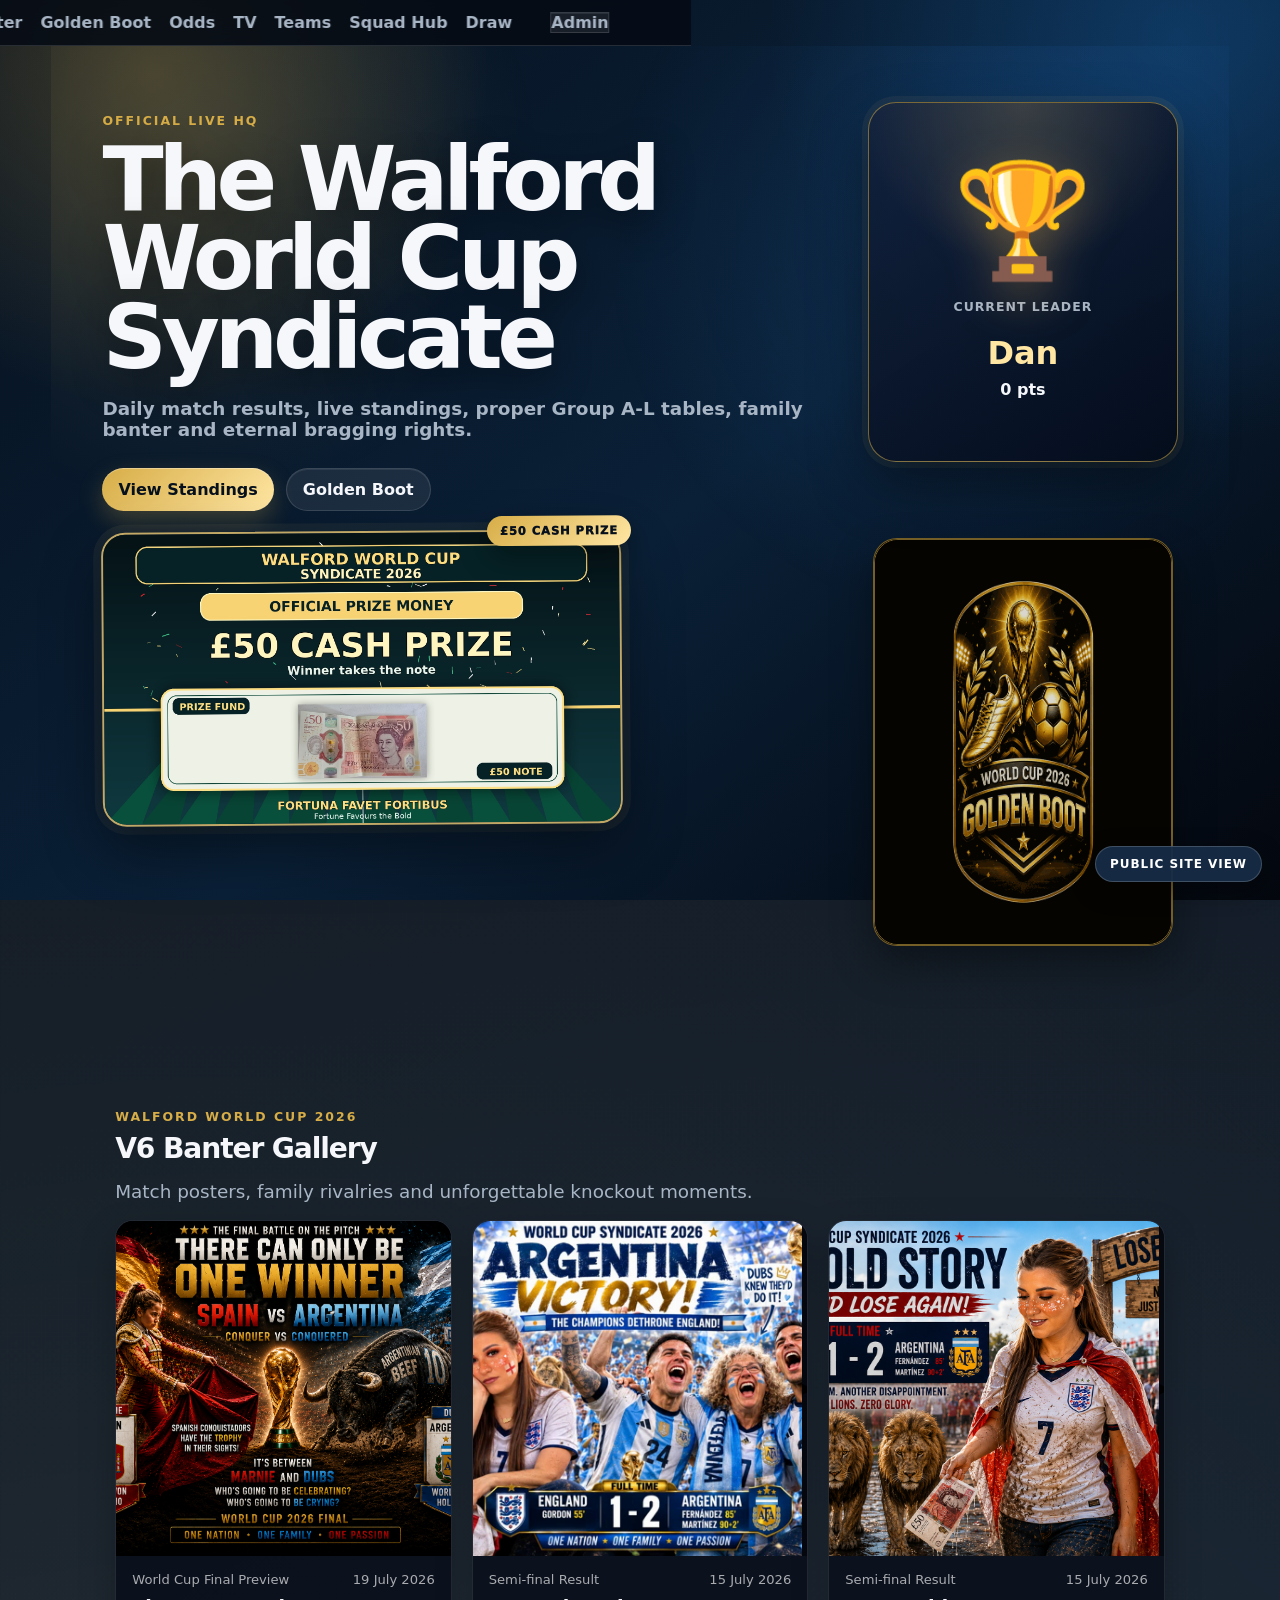
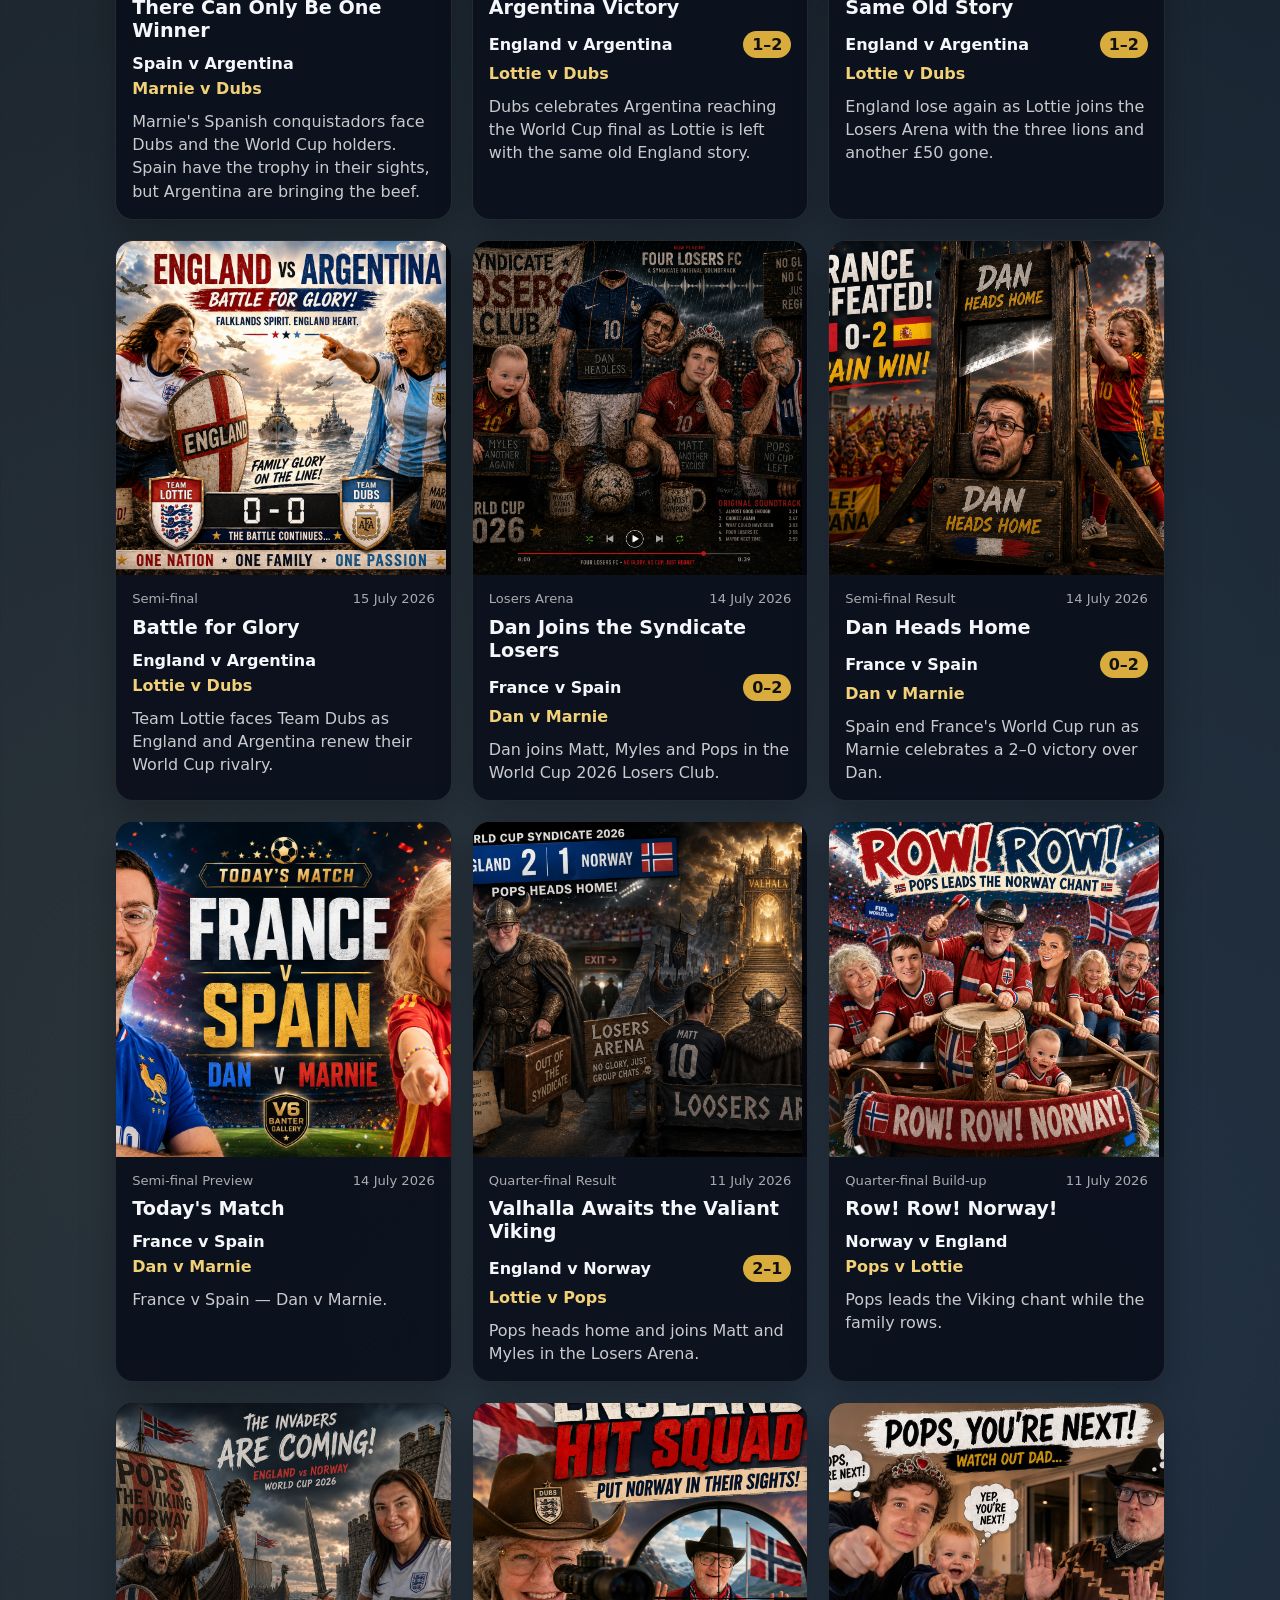
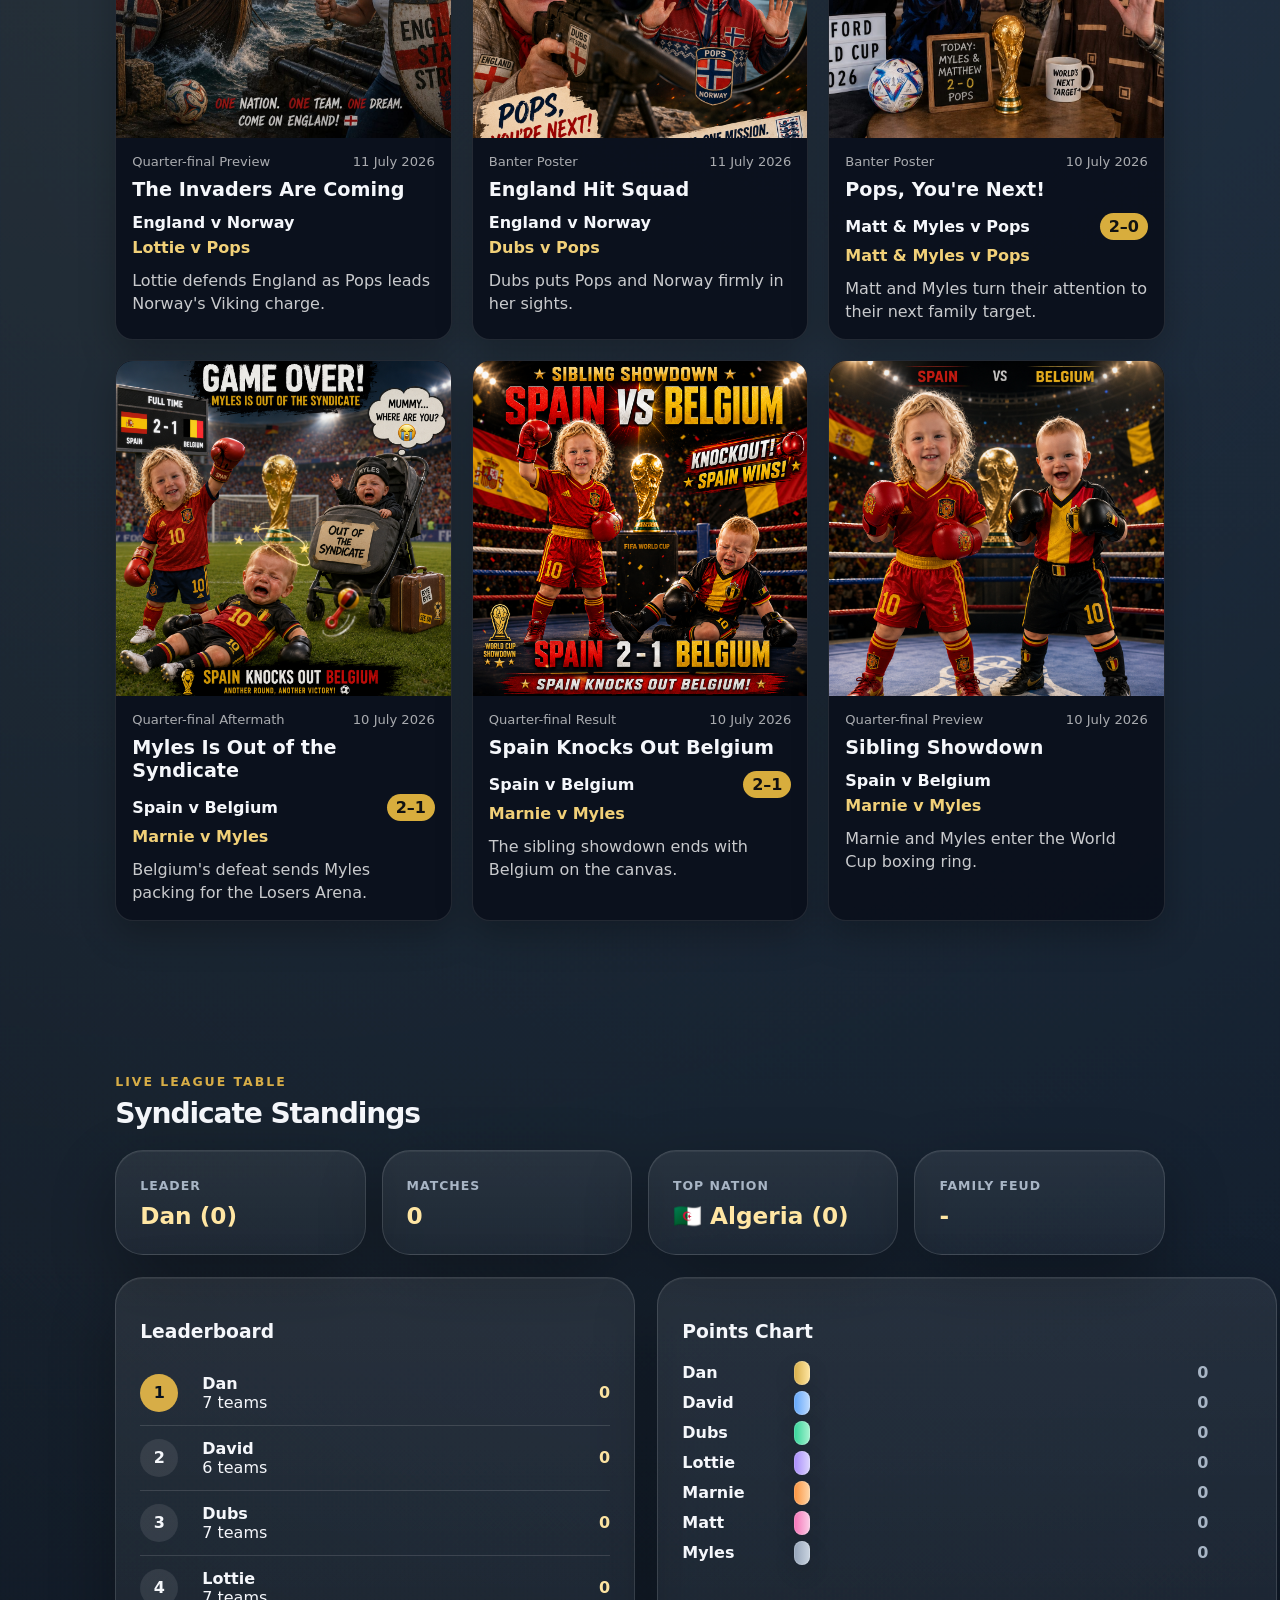
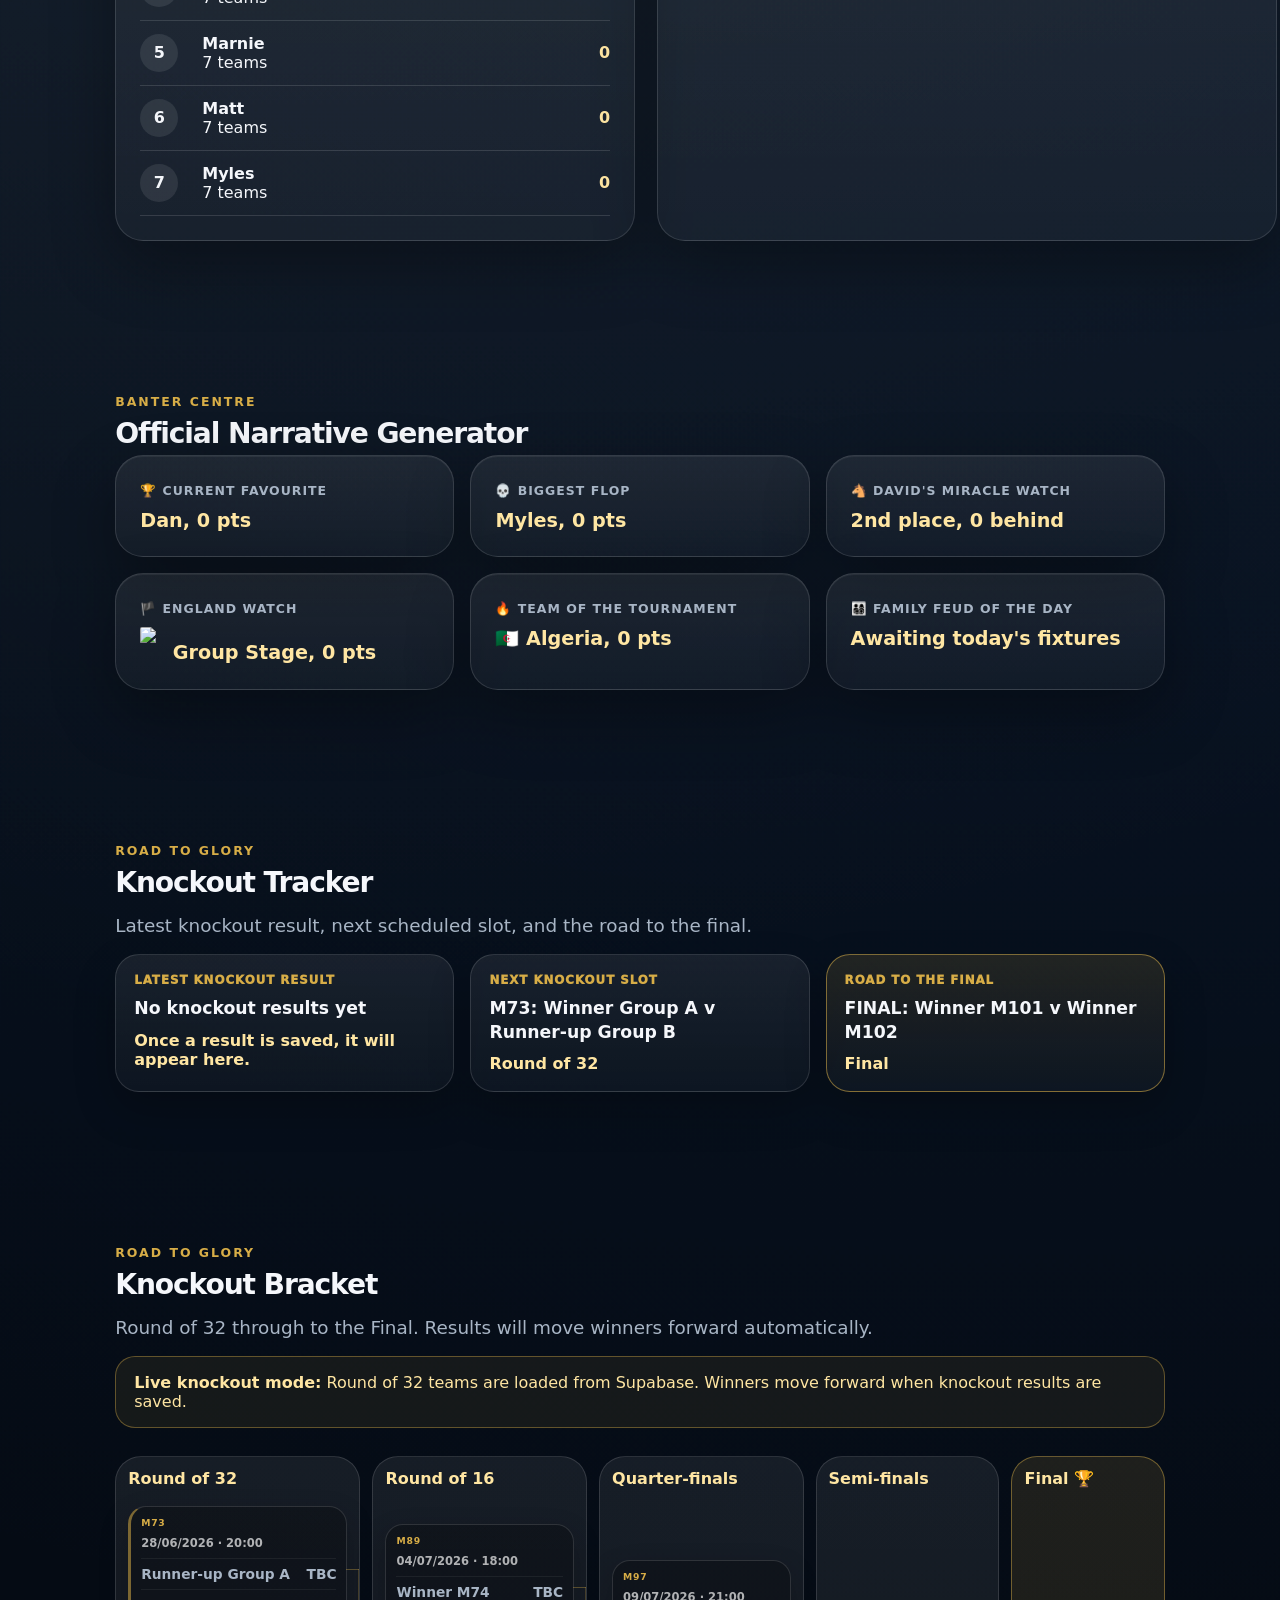
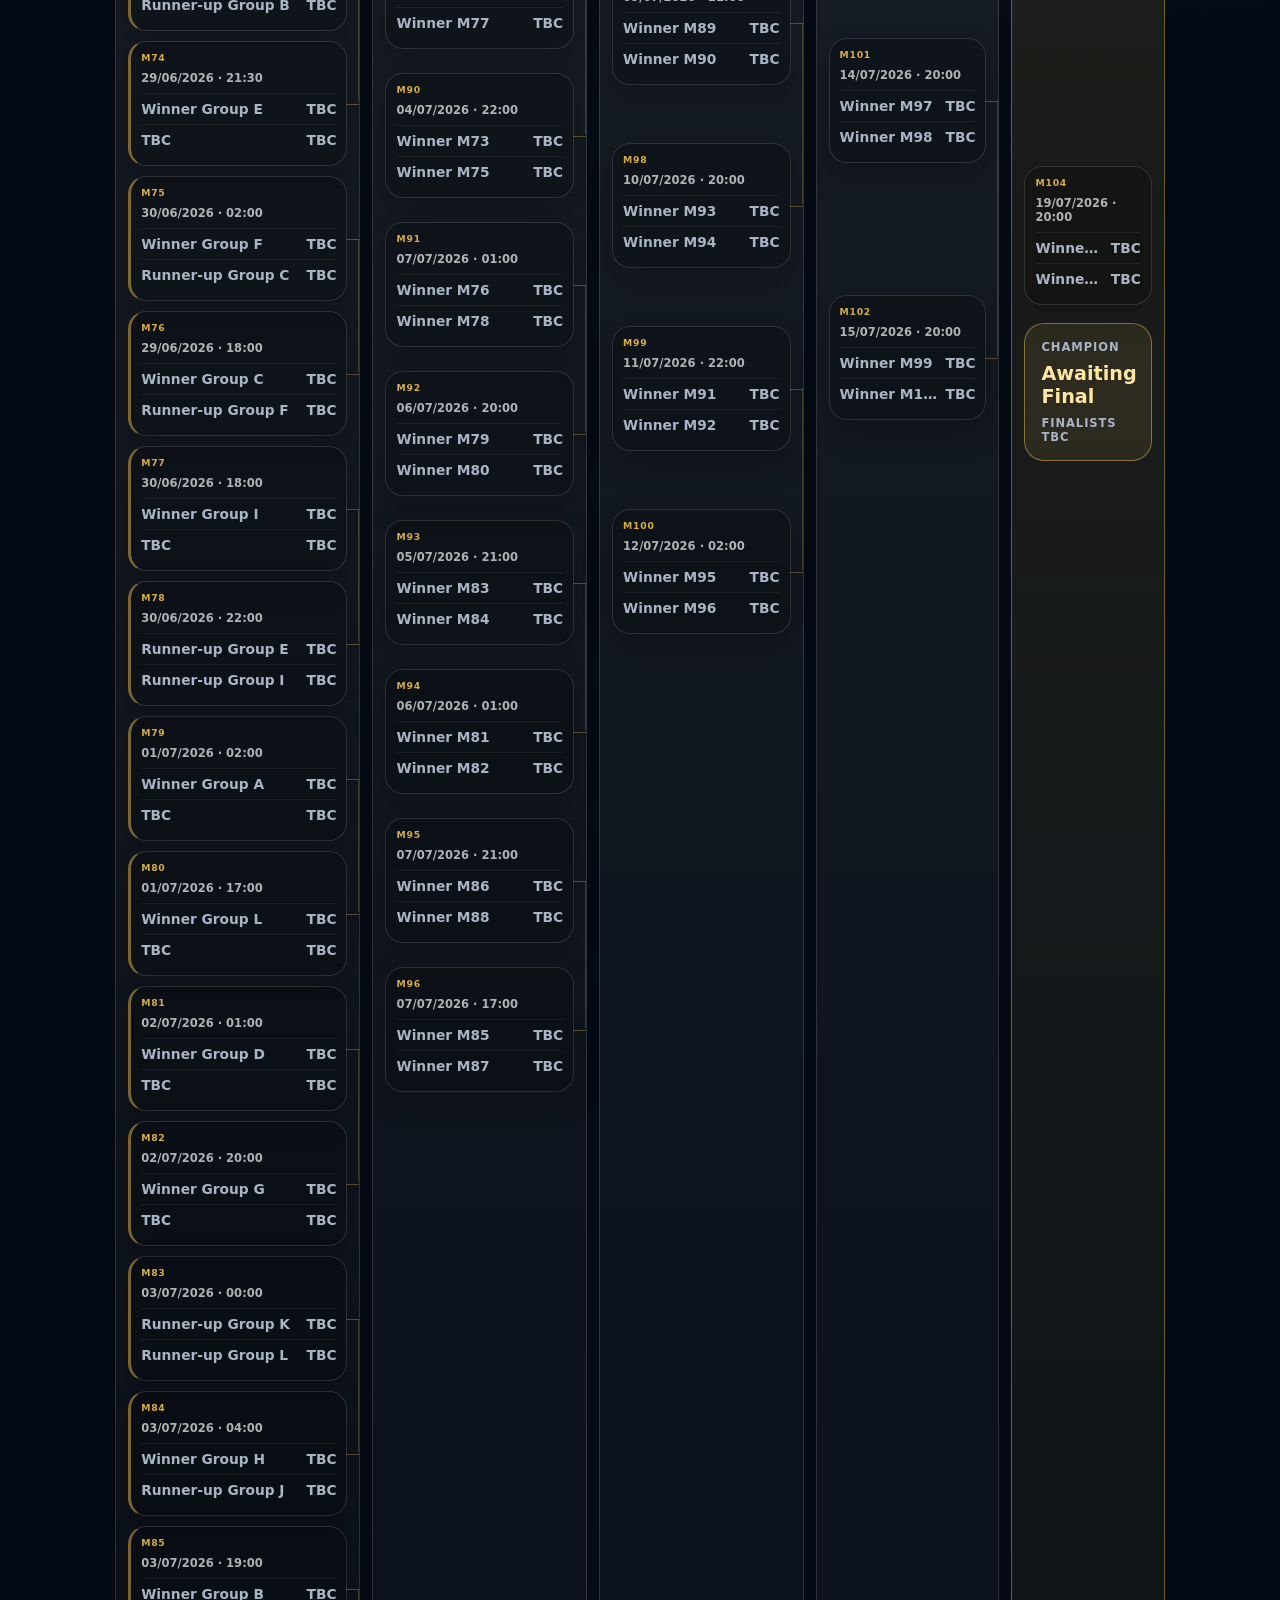
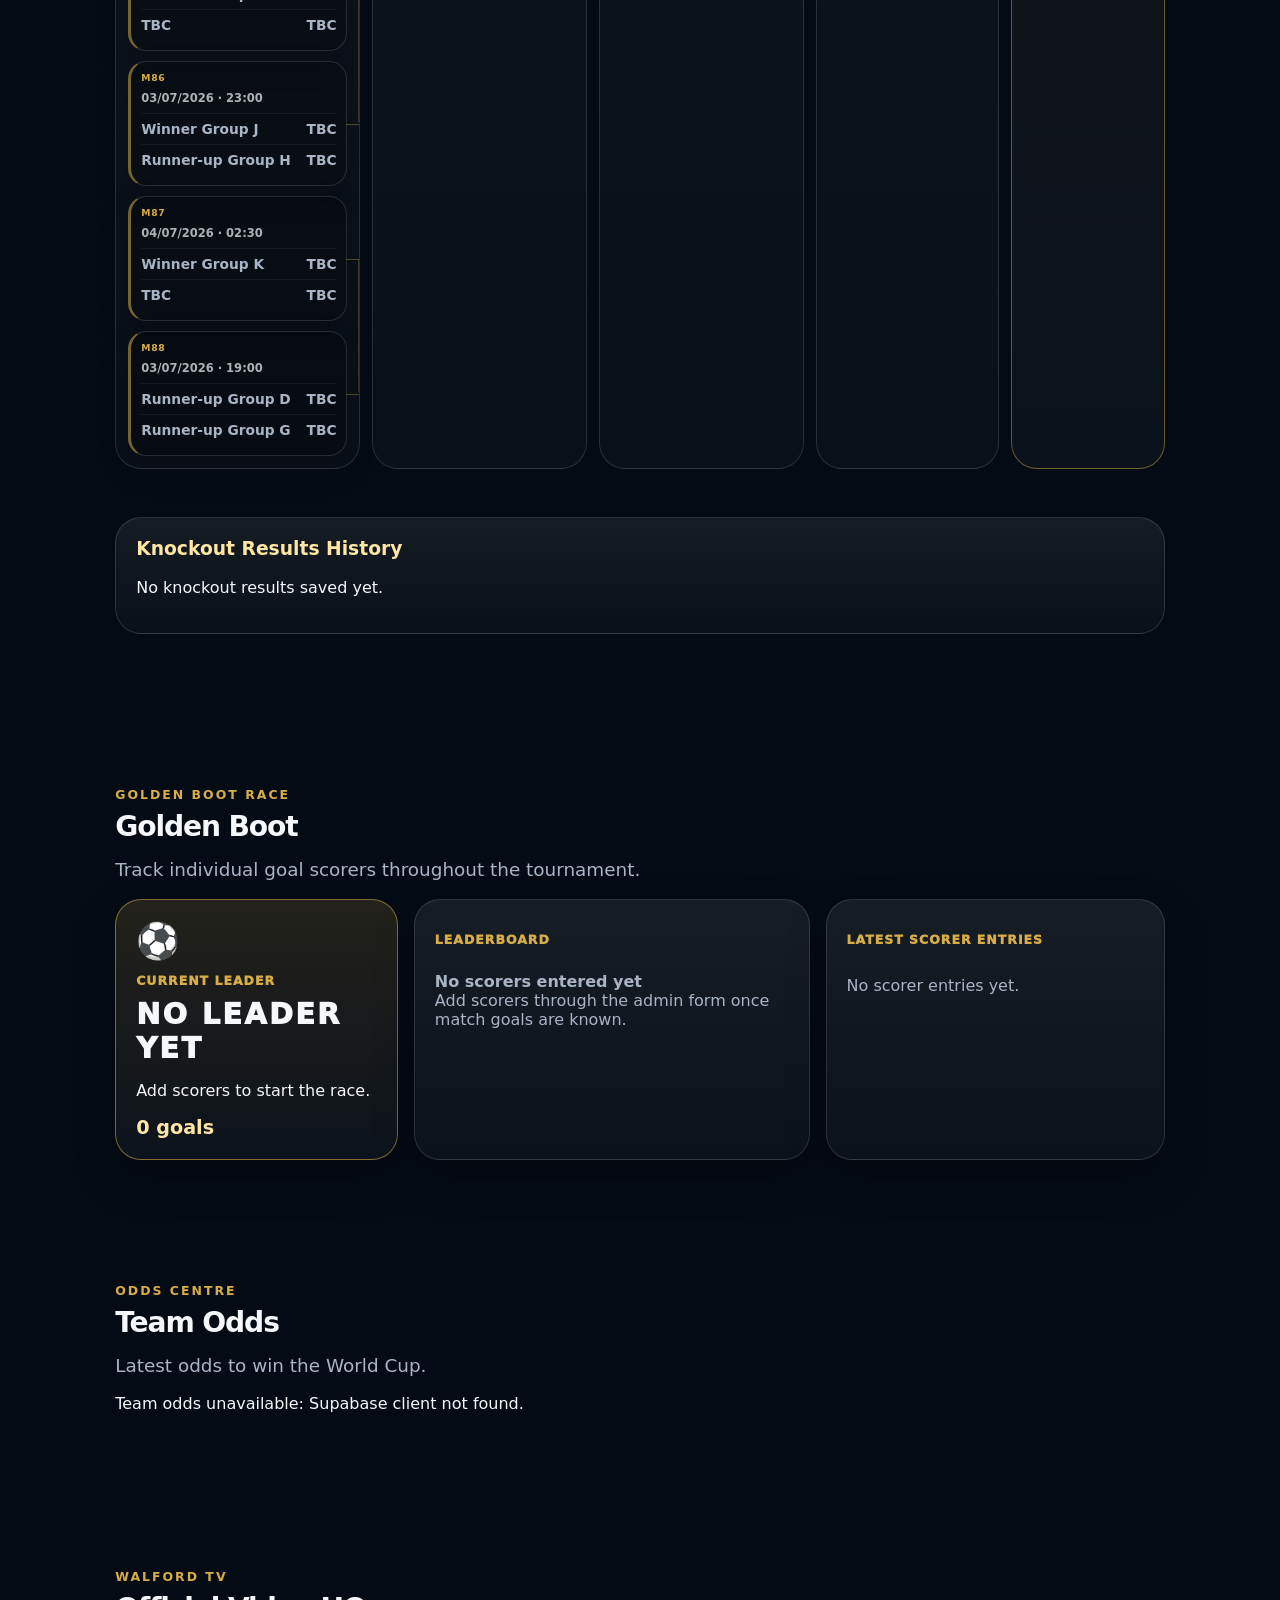
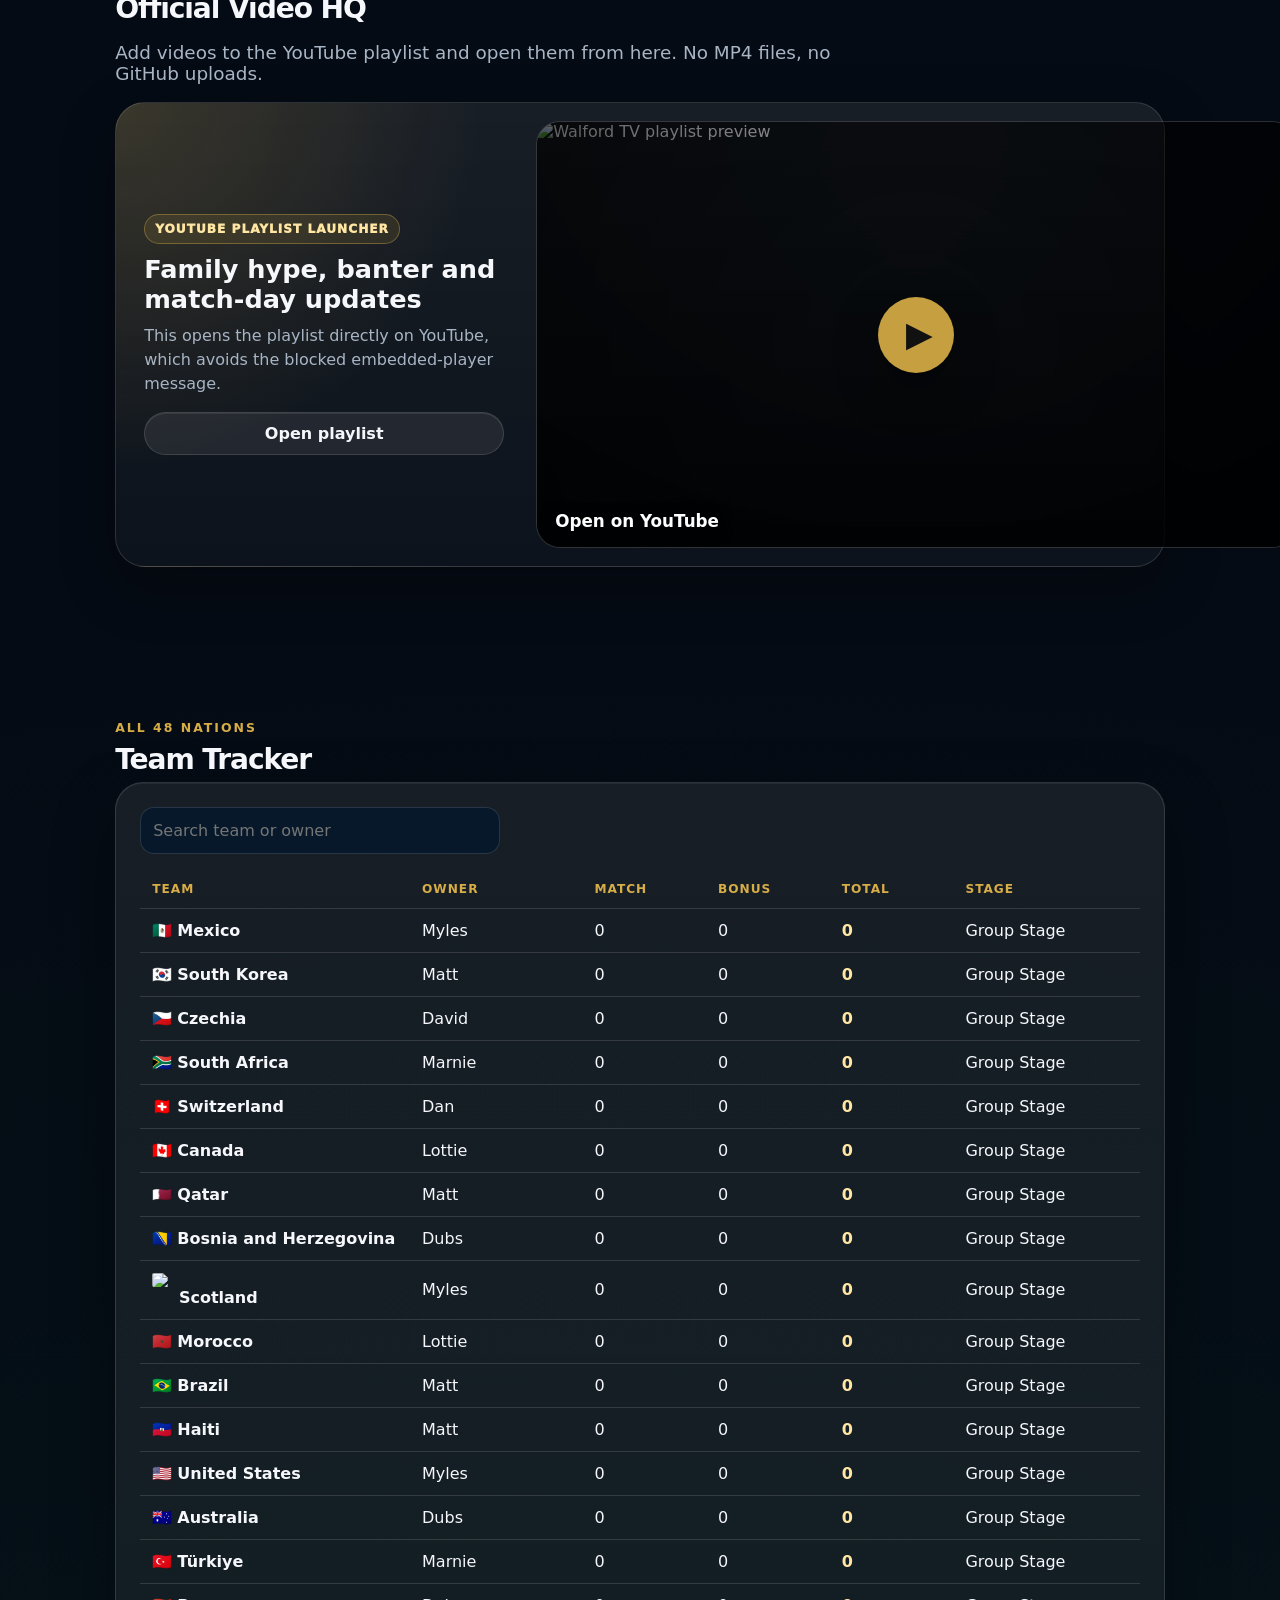
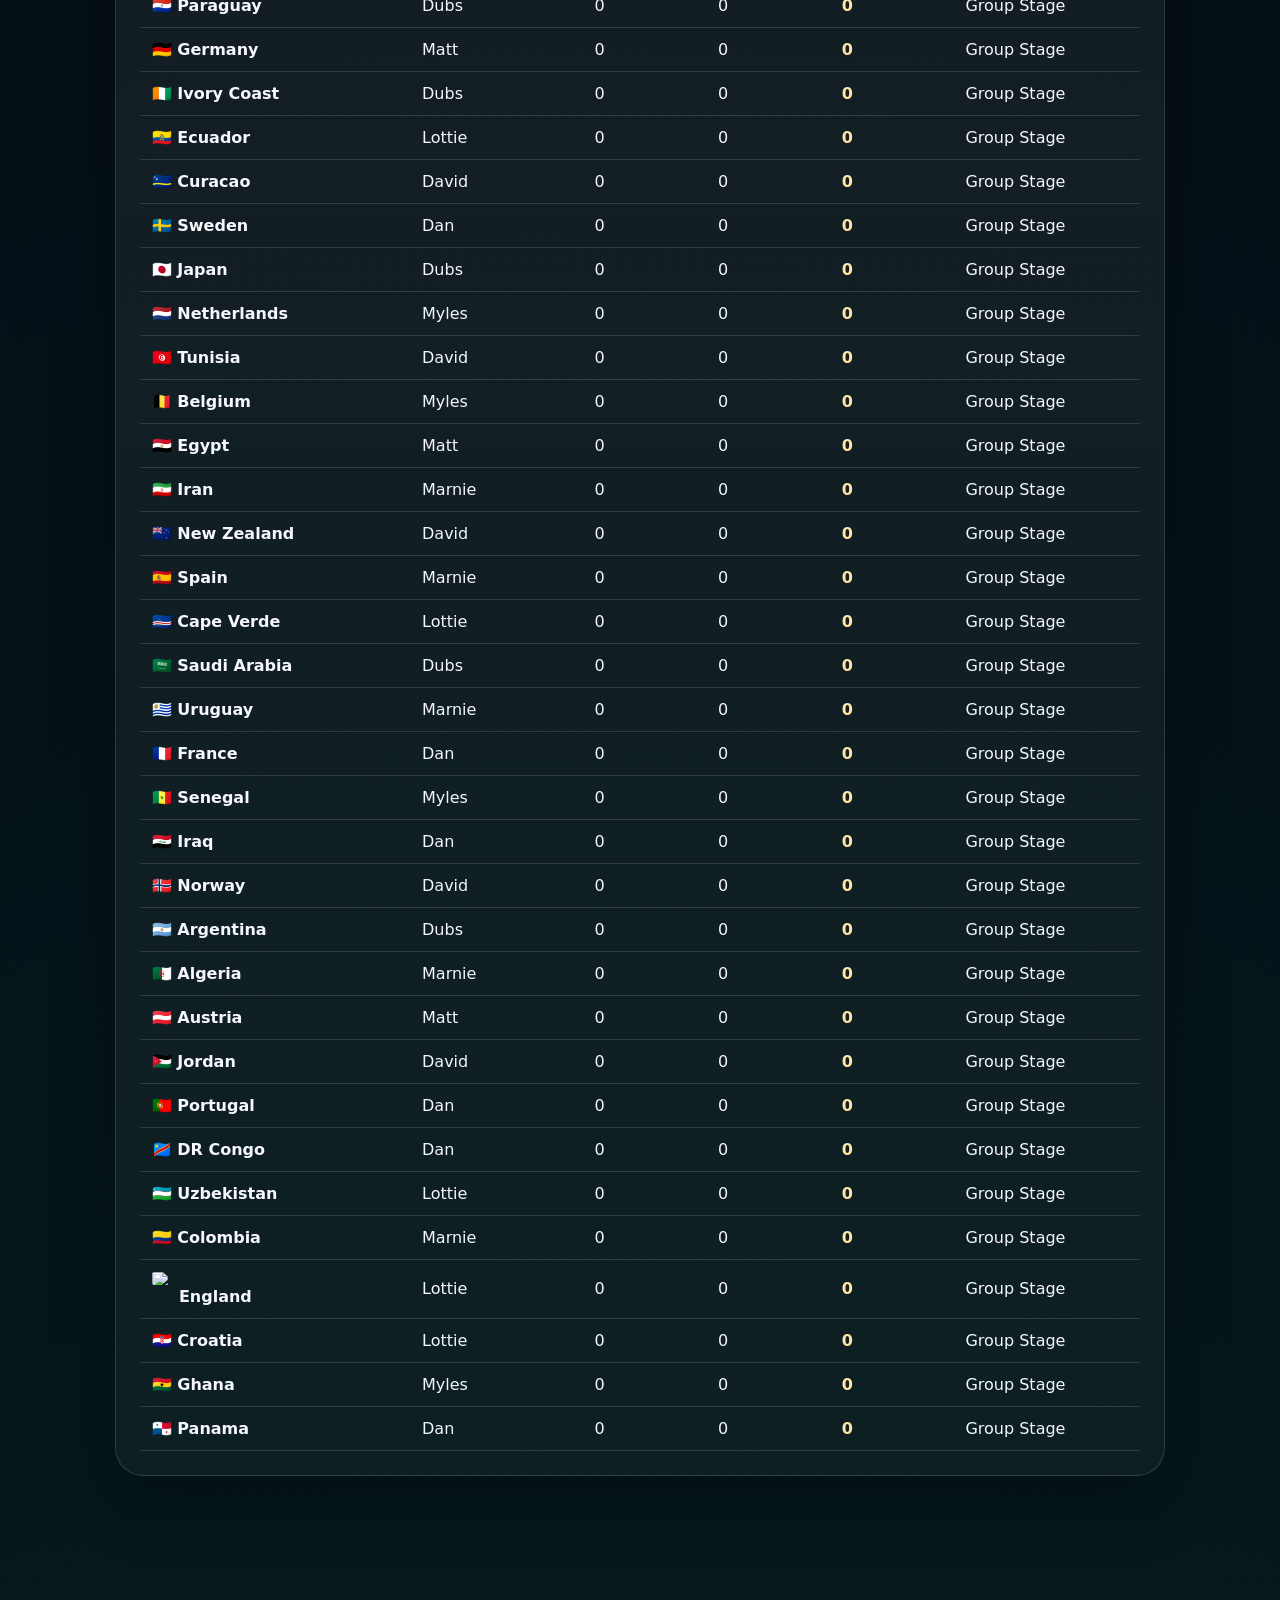
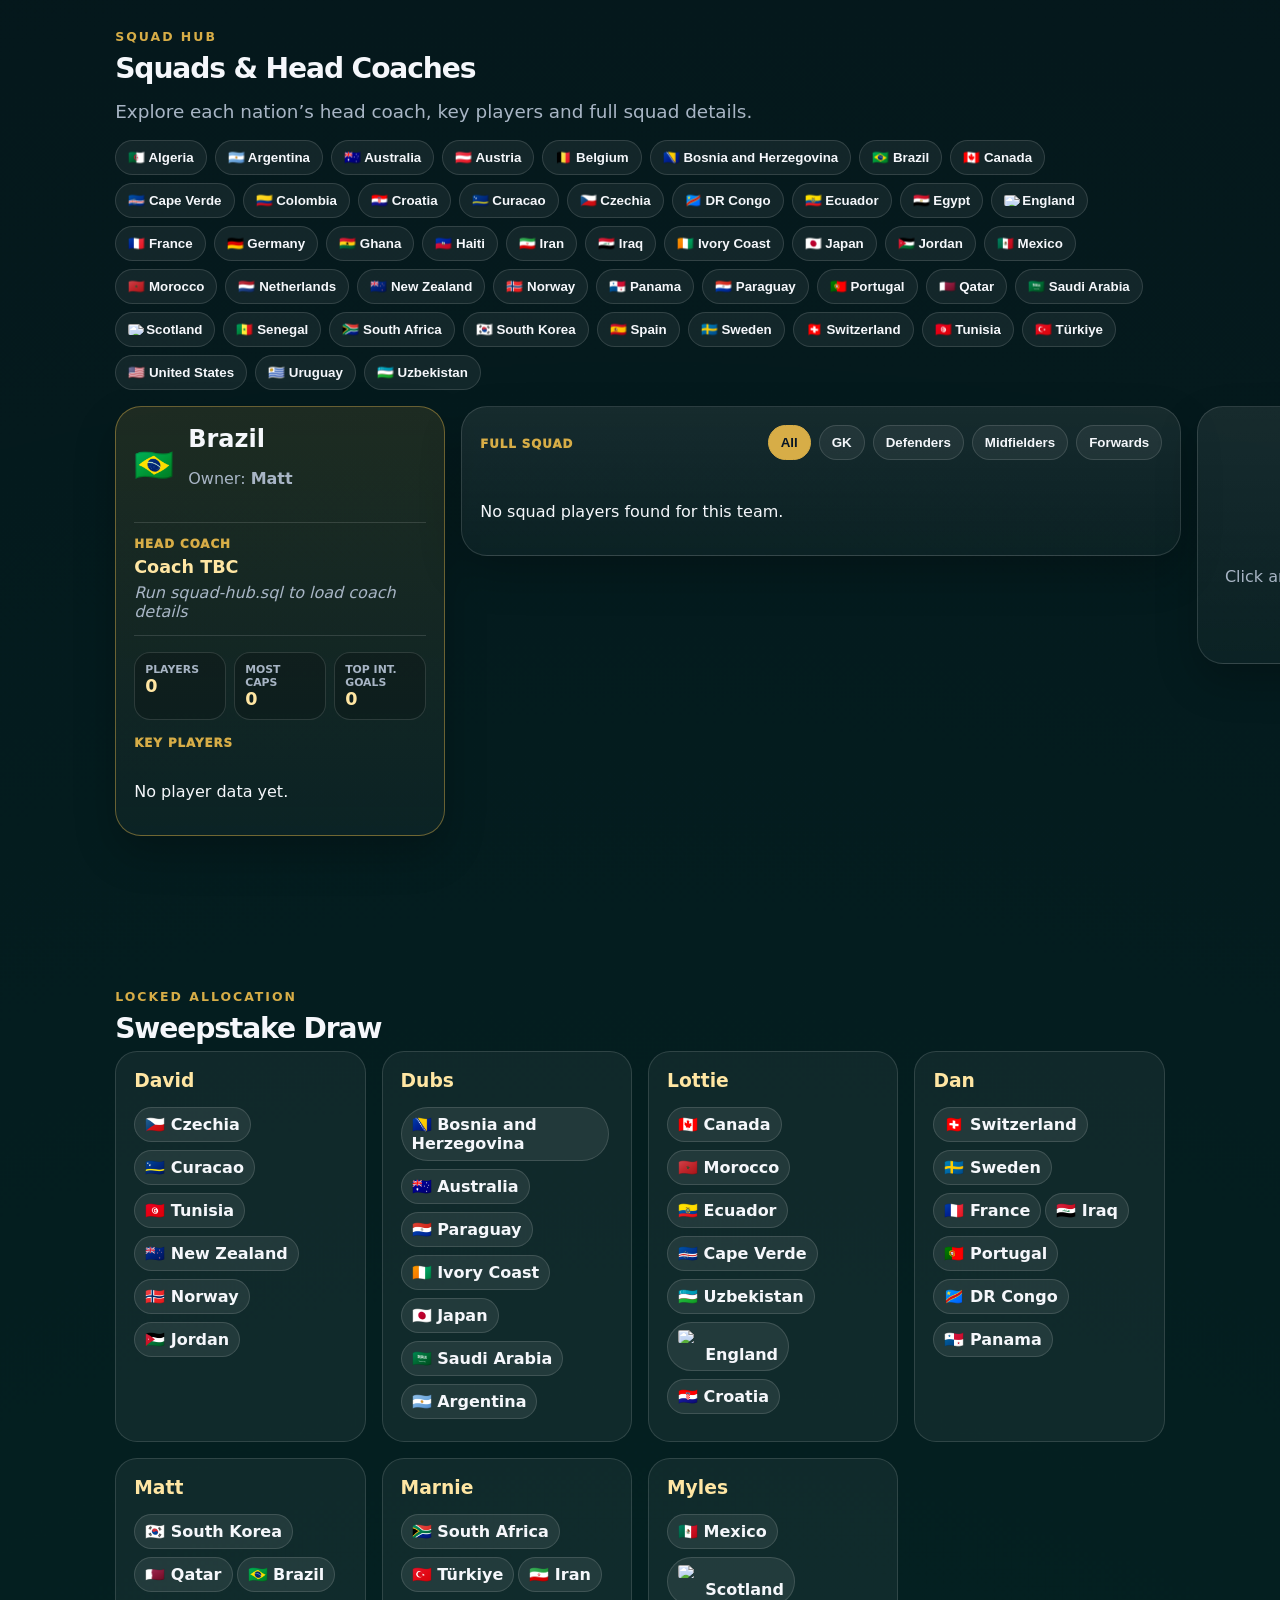
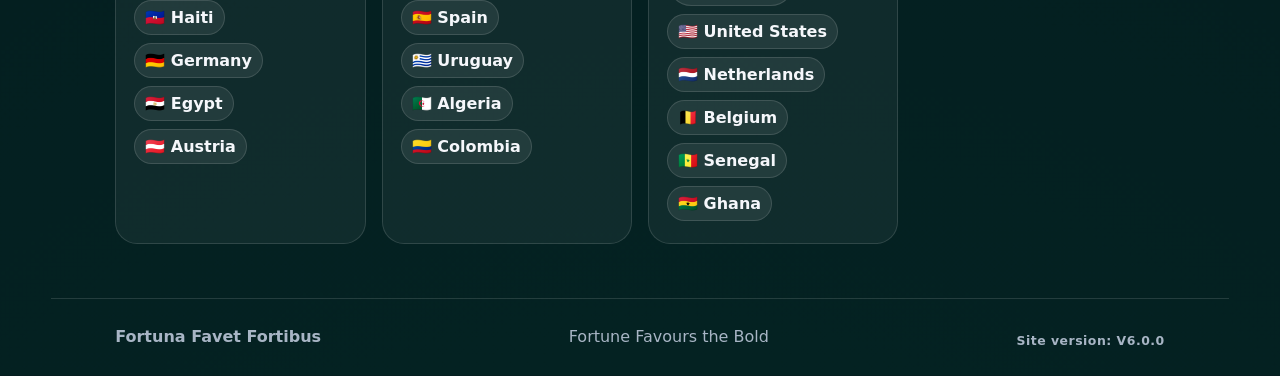
==== commit c984d829: "Add Spain Argentina final banter poster" ====
--- a/index.html
+++ b/index.html
@@ -509,8 +509,7 @@
    window.FALLBACK_TEAMS=[{"group": "A", "code": "MX", "flag": "🇲🇽", "team": "Mexico", "owner": "Myles", "stage": "Group Stage"}, {"group": "A", "code": "KR", "flag": "🇰🇷", "team": "South Korea", "owner": "Matt", "stage": "Group Stage"}, {"group": "A", "code": "CZ", "flag": "🇨🇿", "team": "Czechia", "owner": "David", "stage": "Group Stage"}, {"group": "A", "code": "ZA", "flag": "🇿🇦", "team": "South Africa", "owner": "Marnie", "stage": "Group Stage"}, {"group": "B", "code": "CH", "flag": "🇨🇭", "team": "Switzerland", "owner": "Dan", "stage": "Group Stage"}, {"group": "B", "code": "CA", "flag": "🇨🇦", "team": "Canada", "owner": "Lottie", "stage": "Group Stage"}, {"group": "B", "code": "QA", "flag": "🇶🇦", "team": "Qatar", "owner": "Matt", "stage": "Group Stage"}, {"group": "B", "code": "BA", "flag": "🇧🇦", "team": "Bosnia and Herzegovina", "owner": "Dubs", "stage": "Group Stage"}, {"group": "C", "code": "GB-SCT", "flag": "🏴", "team": "Scotland", "owner": "Myles", "stage": "Group Stage"}, {"group": "C", "code": "MA", "flag": "🇲🇦", "team": "Morocco", "owner": "Lottie", "stage": "Group Stage"}, {"group": "C", "code": "BR", "flag": "🇧🇷", "team": "Brazil", "owner": "Matt", "stage": "Group Stage"}, {"group": "C", "code": "HT", "flag": "🇭🇹", "team": "Haiti", "owner": "Matt", "stage": "Group Stage"}, {"group": "D", "code": "US", "flag": "🇺🇸", "team": "United States", "owner": "Myles", "stage": "Group Stage"}, {"group": "D", "code": "AU", "flag": "🇦🇺", "team": "Australia", "owner": "Dubs", "stage": "Group Stage"}, {"group": "D", "code": "TR", "flag": "🇹🇷", "team": "Türkiye", "owner": "Marnie", "stage": "Group Stage"}, {"group": "D", "code": "PY", "flag": "🇵🇾", "team": "Paraguay", "owner": "Dubs", "stage": "Group Stage"}, {"group": "E", "code": "DE", "flag": "🇩🇪", "team": "Germany", "owner": "Matt", "stage": "Group Stage"}, {"group": "E", "code": "CI", "flag": "🇨🇮", "team": "Ivory Coast", "owner": "Dubs", "stage": "Group Stage"}, {"group": "E", "code": "EC", "flag": "🇪🇨", "team": "Ecuador", "owner": "Lottie", "stage": "Group Stage"}, {"group": "E", "code": "CW", "flag": "🇨🇼", "team": "Curacao", "owner": "David", "stage": "Group Stage"}, {"group": "F", "code": "SE", "flag": "🇸🇪", "team": "Sweden", "owner": "Dan", "stage": "Group Stage"}, {"group": "F", "code": "JP", "flag": "🇯🇵", "team": "Japan", "owner": "Dubs", "stage": "Group Stage"}, {"group": "F", "code": "NL", "flag": "🇳🇱", "team": "Netherlands", "owner": "Myles", "stage": "Group Stage"}, {"group": "F", "code": "TN", "flag": "🇹🇳", "team": "Tunisia", "owner": "David", "stage": "Group Stage"}, {"group": "G", "code": "BE", "flag": "🇧🇪", "team": "Belgium", "owner": "Myles", "stage": "Group Stage"}, {"group": "G", "code": "EG", "flag": "🇪🇬", "team": "Egypt", "owner": "Matt", "stage": "Group Stage"}, {"group": "G", "code": "IR", "flag": "🇮🇷", "team": "Iran", "owner": "Marnie", "stage": "Group Stage"}, {"group": "G", "code": "NZ", "flag": "🇳🇿", "team": "New Zealand", "owner": "David", "stage": "Group Stage"}, {"group": "H", "code": "ES", "flag": "🇪🇸", "team": "Spain", "owner": "Marnie", "stage": "Group Stage"}, {"group": "H", "code": "CV", "flag": "🇨🇻", "team": "Cape Verde", "owner": "Lottie", "stage": "Group Stage"}, {"group": "H", "code": "SA", "flag": "🇸🇦", "team": "Saudi Arabia", "owner": "Dubs", "stage": "Group Stage"}, {"group": "H", "code": "UY", "flag": "🇺🇾", "team": "Uruguay", "owner": "Marnie", "stage": "Group Stage"}, {"group": "I", "code": "FR", "flag": "🇫🇷", "team": "France", "owner": "Dan", "stage": "Group Stage"}, {"group": "I", "code": "SN", "flag": "🇸🇳", "team": "Senegal", "owner": "Myles", "stage": "Group Stage"}, {"group": "I", "code": "IQ", "flag": "🇮🇶", "team": "Iraq", "owner": "Dan", "stage": "Group Stage"}, {"group": "I", "code": "NO", "flag": "🇳🇴", "team": "Norway", "owner": "David", "stage": "Group Stage"}, {"group": "J", "code": "AR", "flag": "🇦🇷", "team": "Argentina", "owner": "Dubs", "stage": "Group Stage"}, {"group": "J", "code": "DZ", "flag": "🇩🇿", "team": "Algeria", "owner": "Marnie", "stage": "Group Stage"}, {"group": "J", "code": "AT", "flag": "🇦🇹", "team": "Austria", "owner": "Matt", "stage": "Group Stage"}, {"group": "J", "code": "JO", "flag": "🇯🇴", "team": "Jordan", "owner": "David", "stage": "Group Stage"}, {"group": "K", "code": "PT", "flag": "🇵🇹", "team": "Portugal", "owner": "Dan", "stage": "Group Stage"}, {"group": "K", "code": "CD", "flag": "🇨🇩", "team": "DR Congo", "owner": "Dan", "stage": "Group Stage"}, {"group": "K", "code": "UZ", "flag": "🇺🇿", "team": "Uzbekistan", "owner": "Lottie", "stage": "Group Stage"}, {"group": "K", "code": "CO", "flag": "🇨🇴", "team": "Colombia", "owner": "Marnie", "stage": "Group Stage"}, {"group": "L", "code": "GB-ENG", "flag": "🏴", "team": "England", "owner": "Lottie", "stage": "Group Stage"}, {"group": "L", "code": "HR", "flag": "🇭🇷", "team": "Croatia", "owner": "Lottie", "stage": "Group Stage"}, {"group": "L", "code": "GH", "flag": "🇬🇭", "team": "Ghana", "owner": "Myles", "stage": "Group Stage"}, {"group": "L", "code": "PA", "flag": "🇵🇦", "team": "Panama", "owner": "Dan", "stage": "Group Stage"}];window.FALLBACK_FIXTURES=[{"date": "2026-06-15", "time": "16:00", "team_a": "Spain", "team_b": "Cape Verde"}, {"date": "2026-06-15", "time": "19:00", "team_a": "Belgium", "team_b": "Egypt"}, {"date": "2026-06-15", "time": "22:00", "team_a": "Saudi Arabia", "team_b": "Uruguay"}, {"date": "2026-06-16", "time": "01:00", "team_a": "Iran", "team_b": "New Zealand"}, {"date": "2026-06-16", "time": "20:00", "team_a": "France", "team_b": "Senegal"}, {"date": "2026-06-16", "time": "23:00", "team_a": "Iraq", "team_b": "Norway"}, {"date": "2026-06-17", "time": "02:00", "team_a": "Argentina", "team_b": "Algeria"}, {"date": "2026-06-17", "time": "05:00", "team_a": "Austria", "team_b": "Jordan"}, {"date": "2026-06-17", "time": "18:00", "team_a": "Portugal", "team_b": "DR Congo"}, {"date": "2026-06-17", "time": "21:00", "team_a": "England", "team_b": "Croatia"}, {"date": "2026-06-18", "time": "00:00", "team_a": "Ghana", "team_b": "Panama"}, {"date": "2026-06-18", "time": "03:00", "team_a": "Uzbekistan", "team_b": "Colombia"}];
   </script>
 
- <script src="config.js?v=5.8.1">
- </script>
+ <script src="config.js?v=5.8.1"> </script>
  <script src="assets/js/core/dom.js?v=6.0.0"></script>
   <script src="assets/js/core/teams.js?v=6.0.9"></script>
   <script src="assets/js/core/helpers.js?v=6.0.2"></script>
@@ -527,7 +526,7 @@
   <script src="assets/js/core/storage.js?v=6.0.0"></script>
   <script src="assets/js/core/startup.js?v=6.0.0"></script>
   <script src="assets/js/features/banter.js?v=6.0.9"></script>
-  <script src="assets/js/features/banter-gallery-data.js?v=6.0.3"></script>
+  <script src="assets/js/features/banter-gallery-data.js?v=6.0.4"></script>
   <script src="assets/js/features/banter-gallery.js?v=6.0.3"></script>
   <script src="assets/js/features/draw.js?v=6.0.1"></script>
   <script src="assets/js/features/today.js?v=6.0.1"></script>
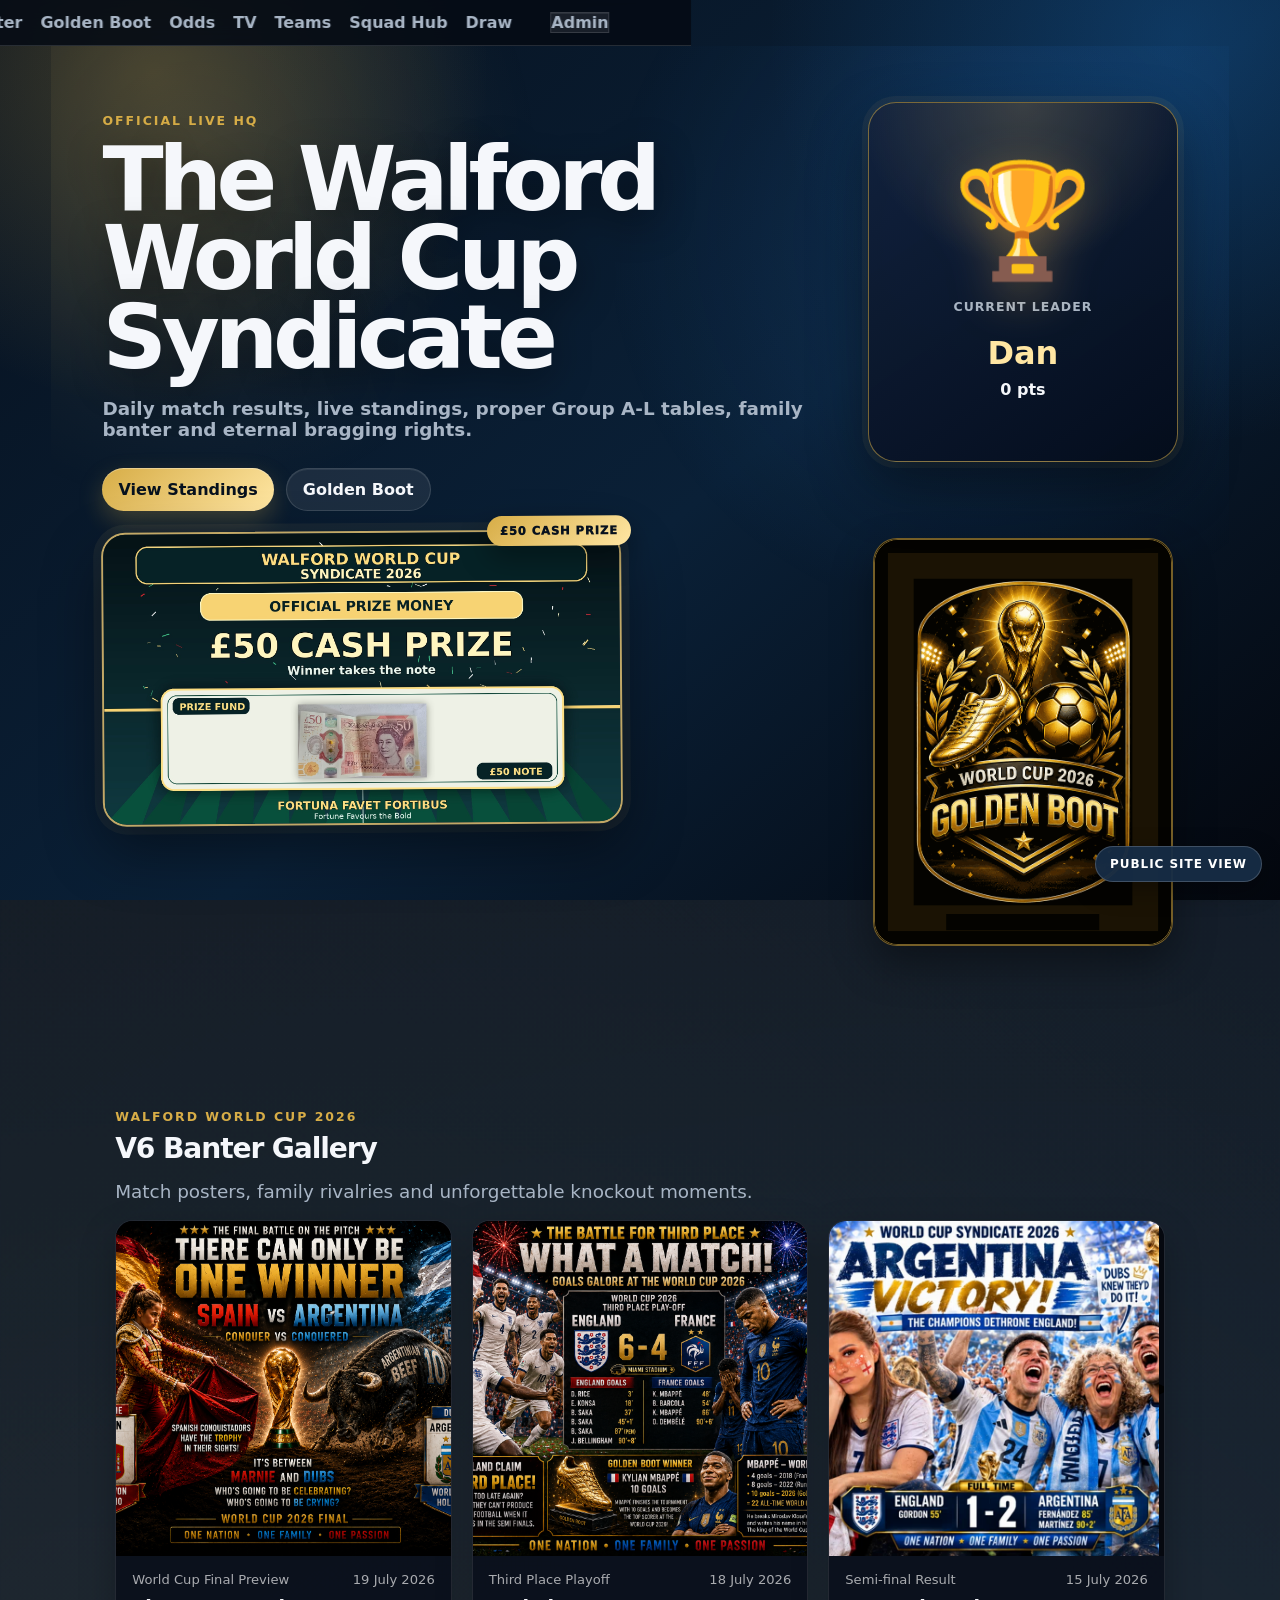
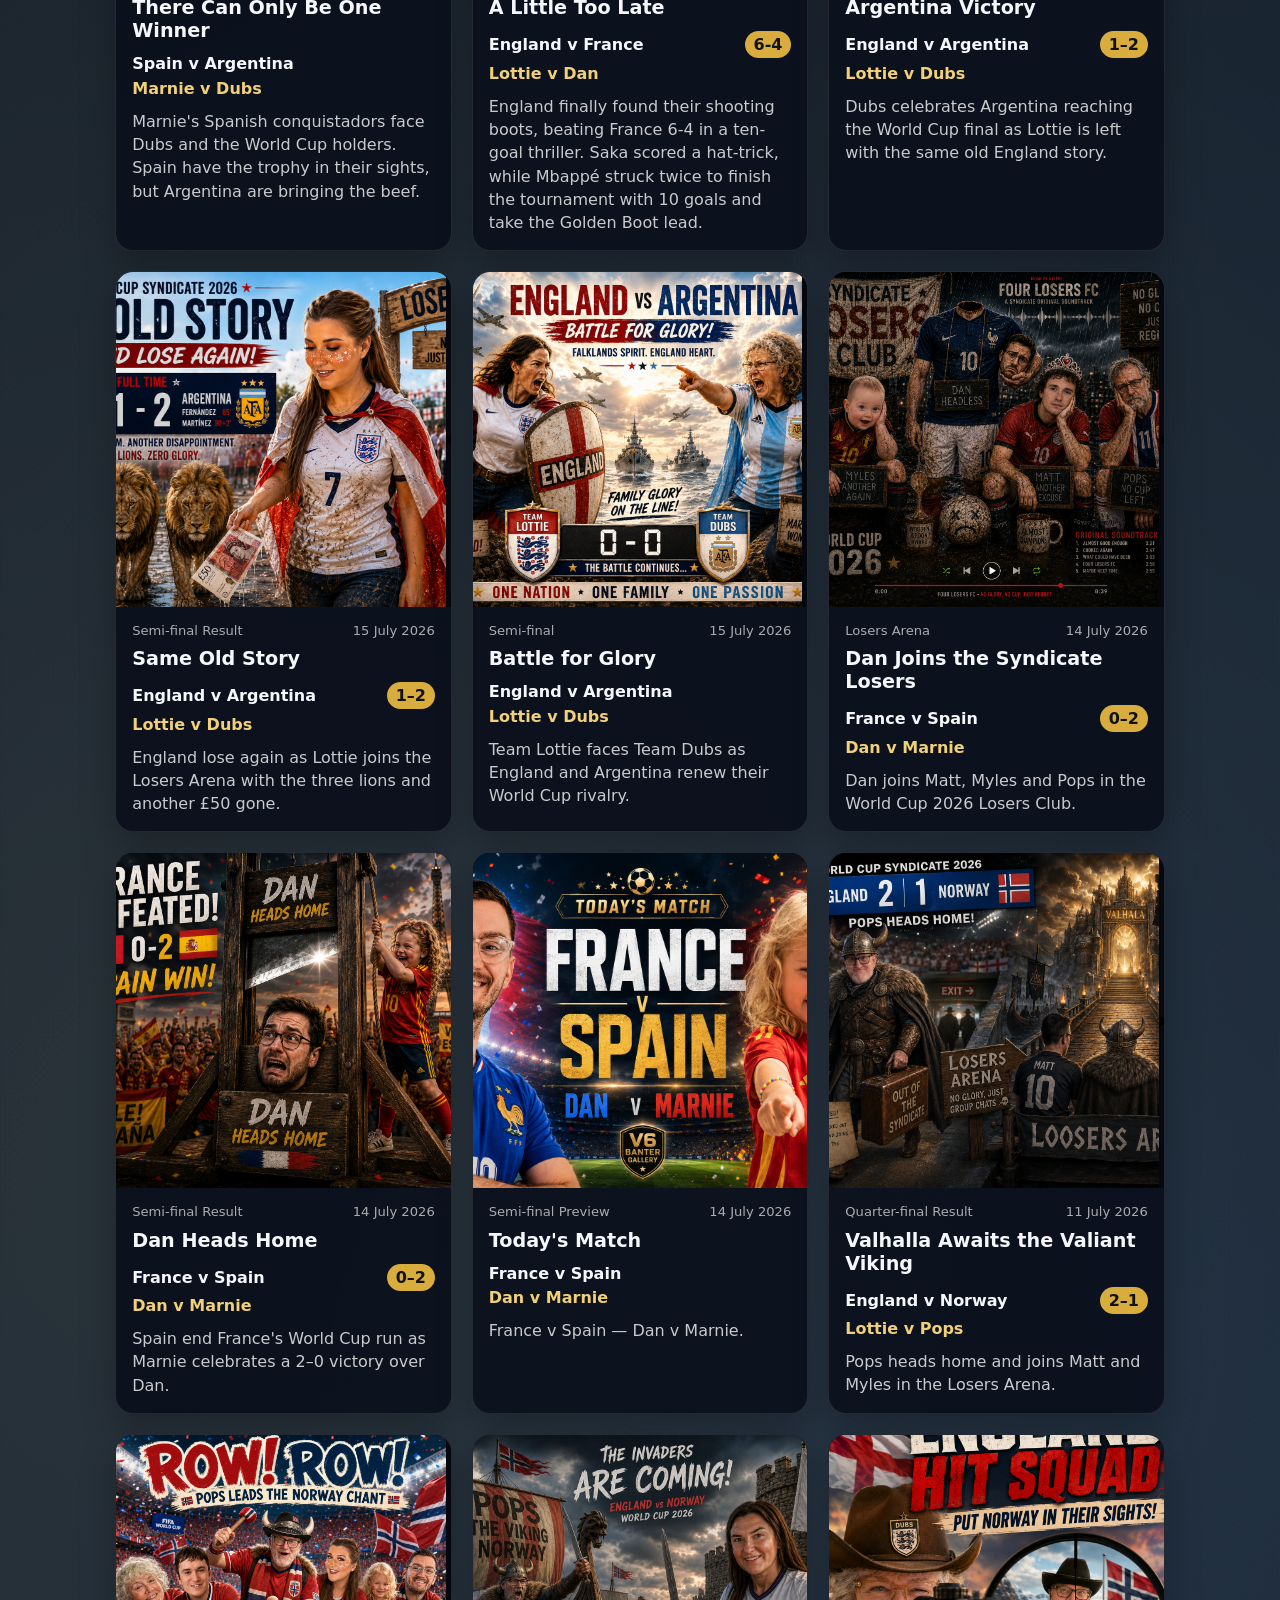
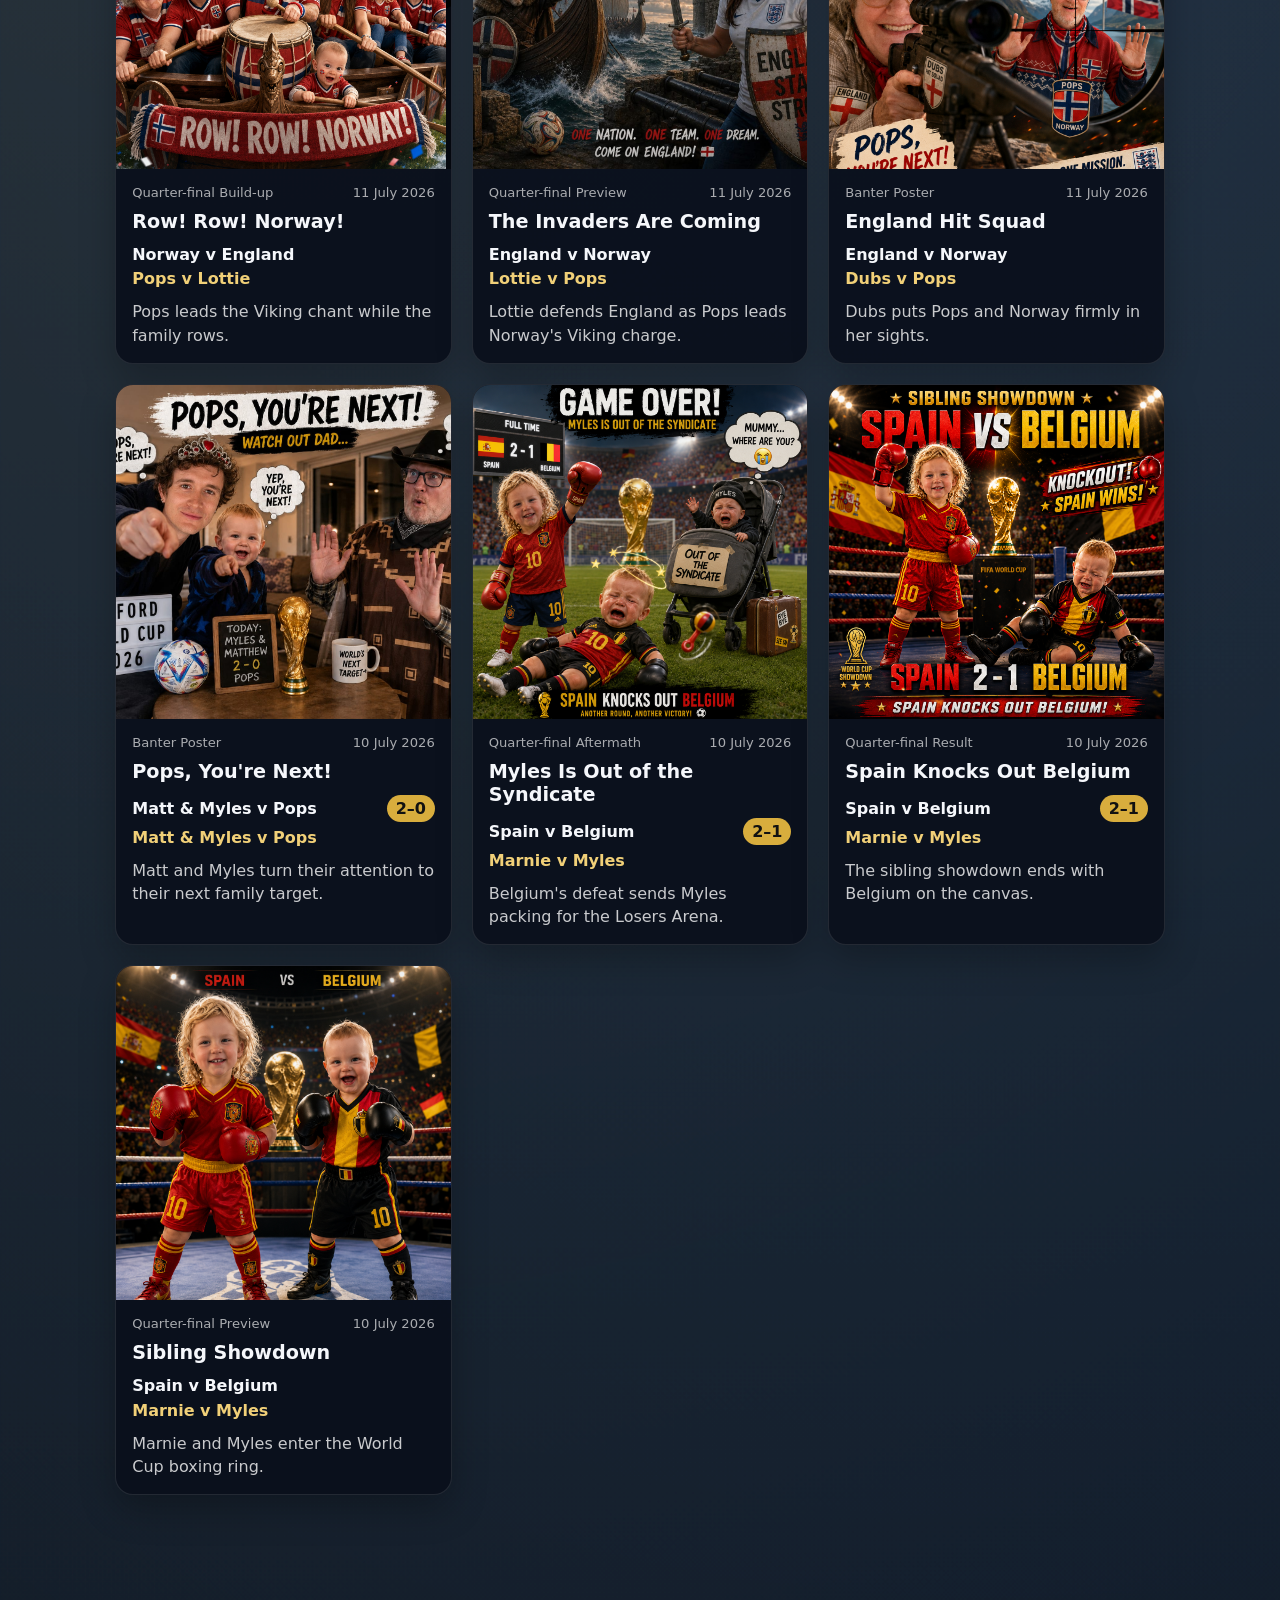
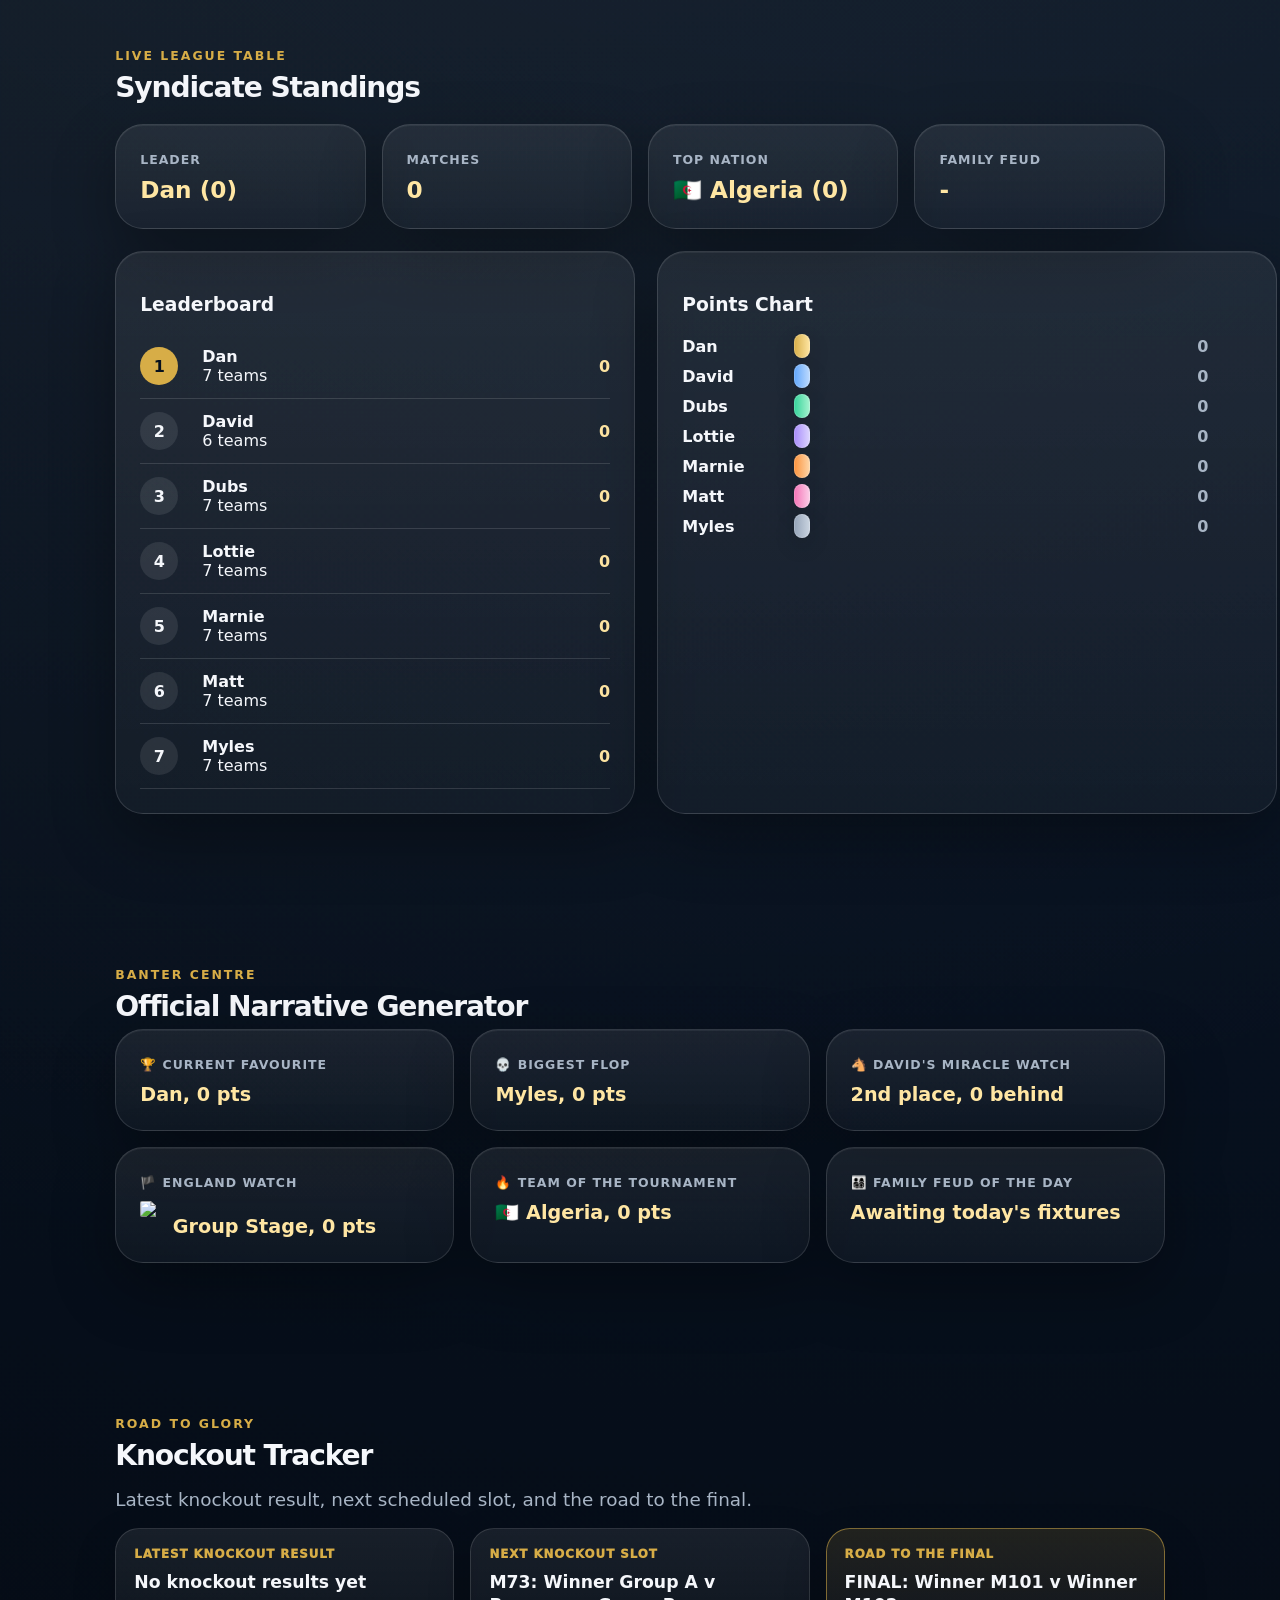
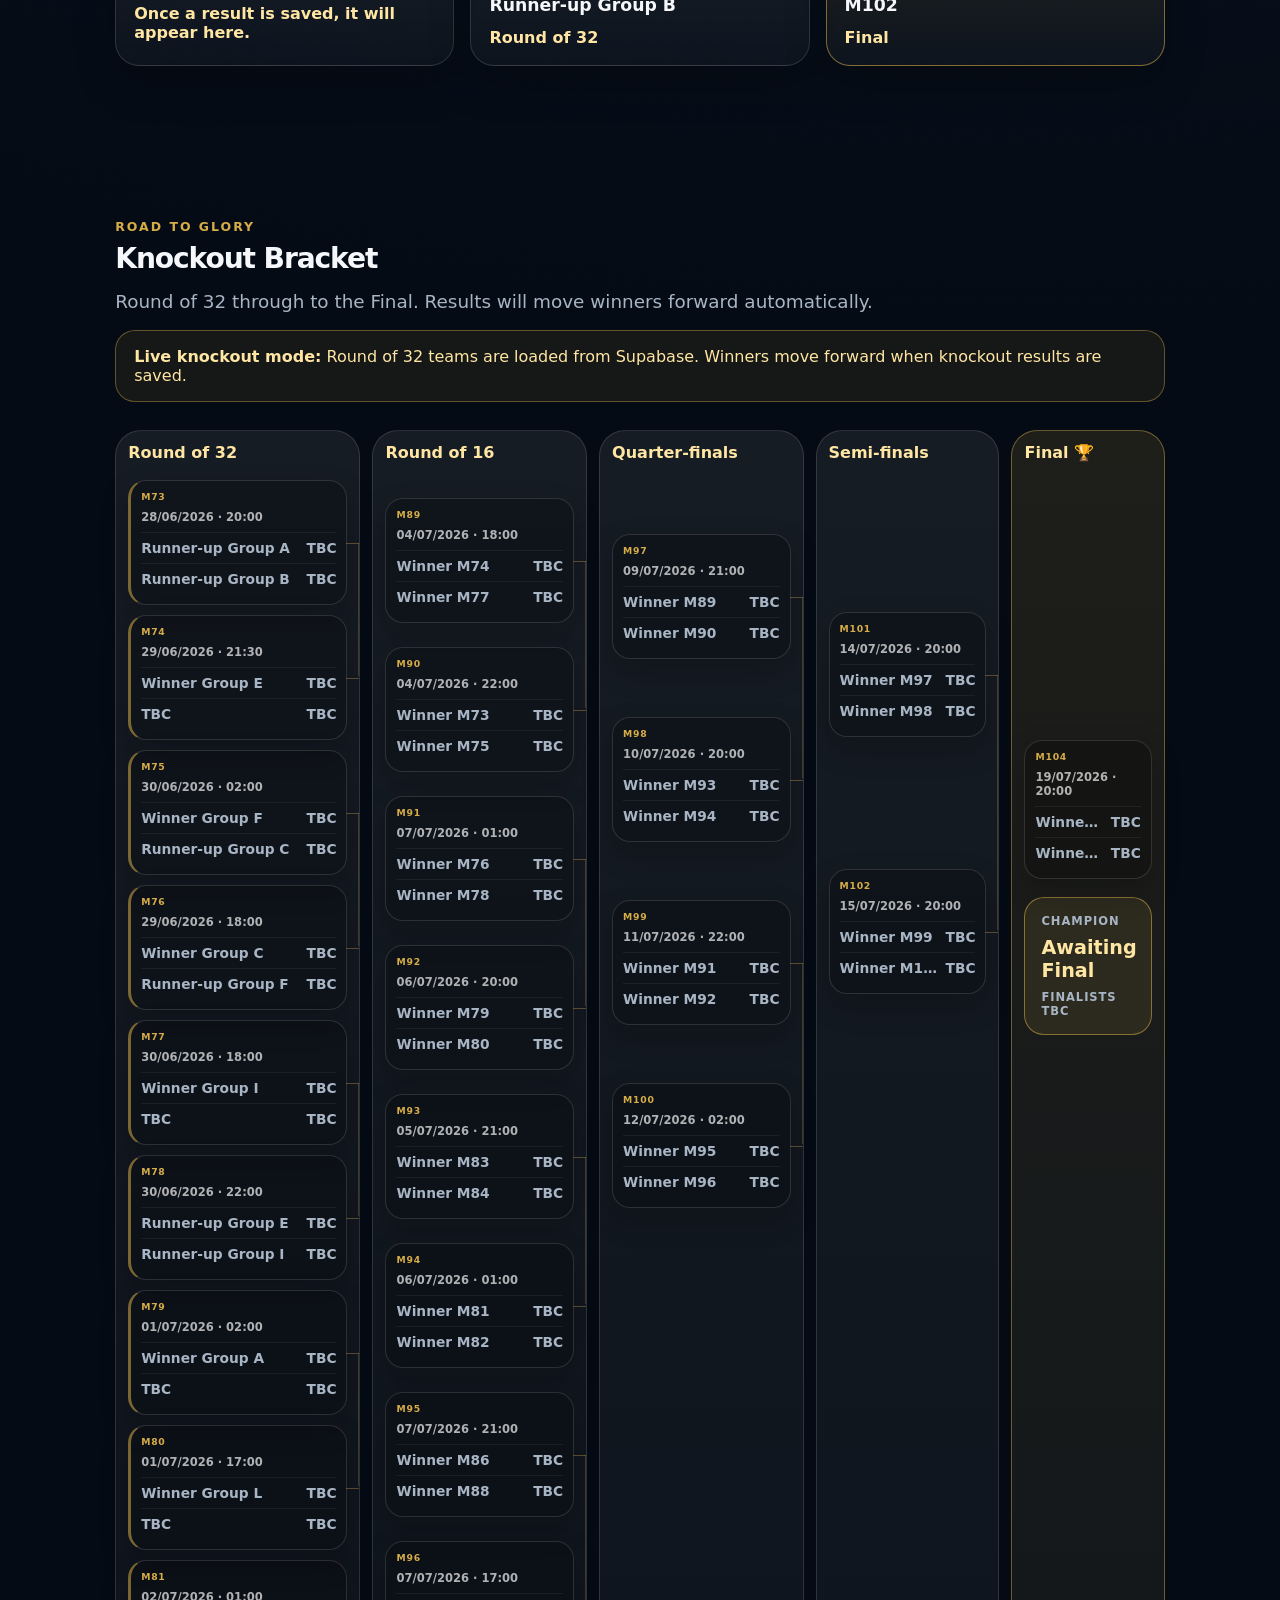
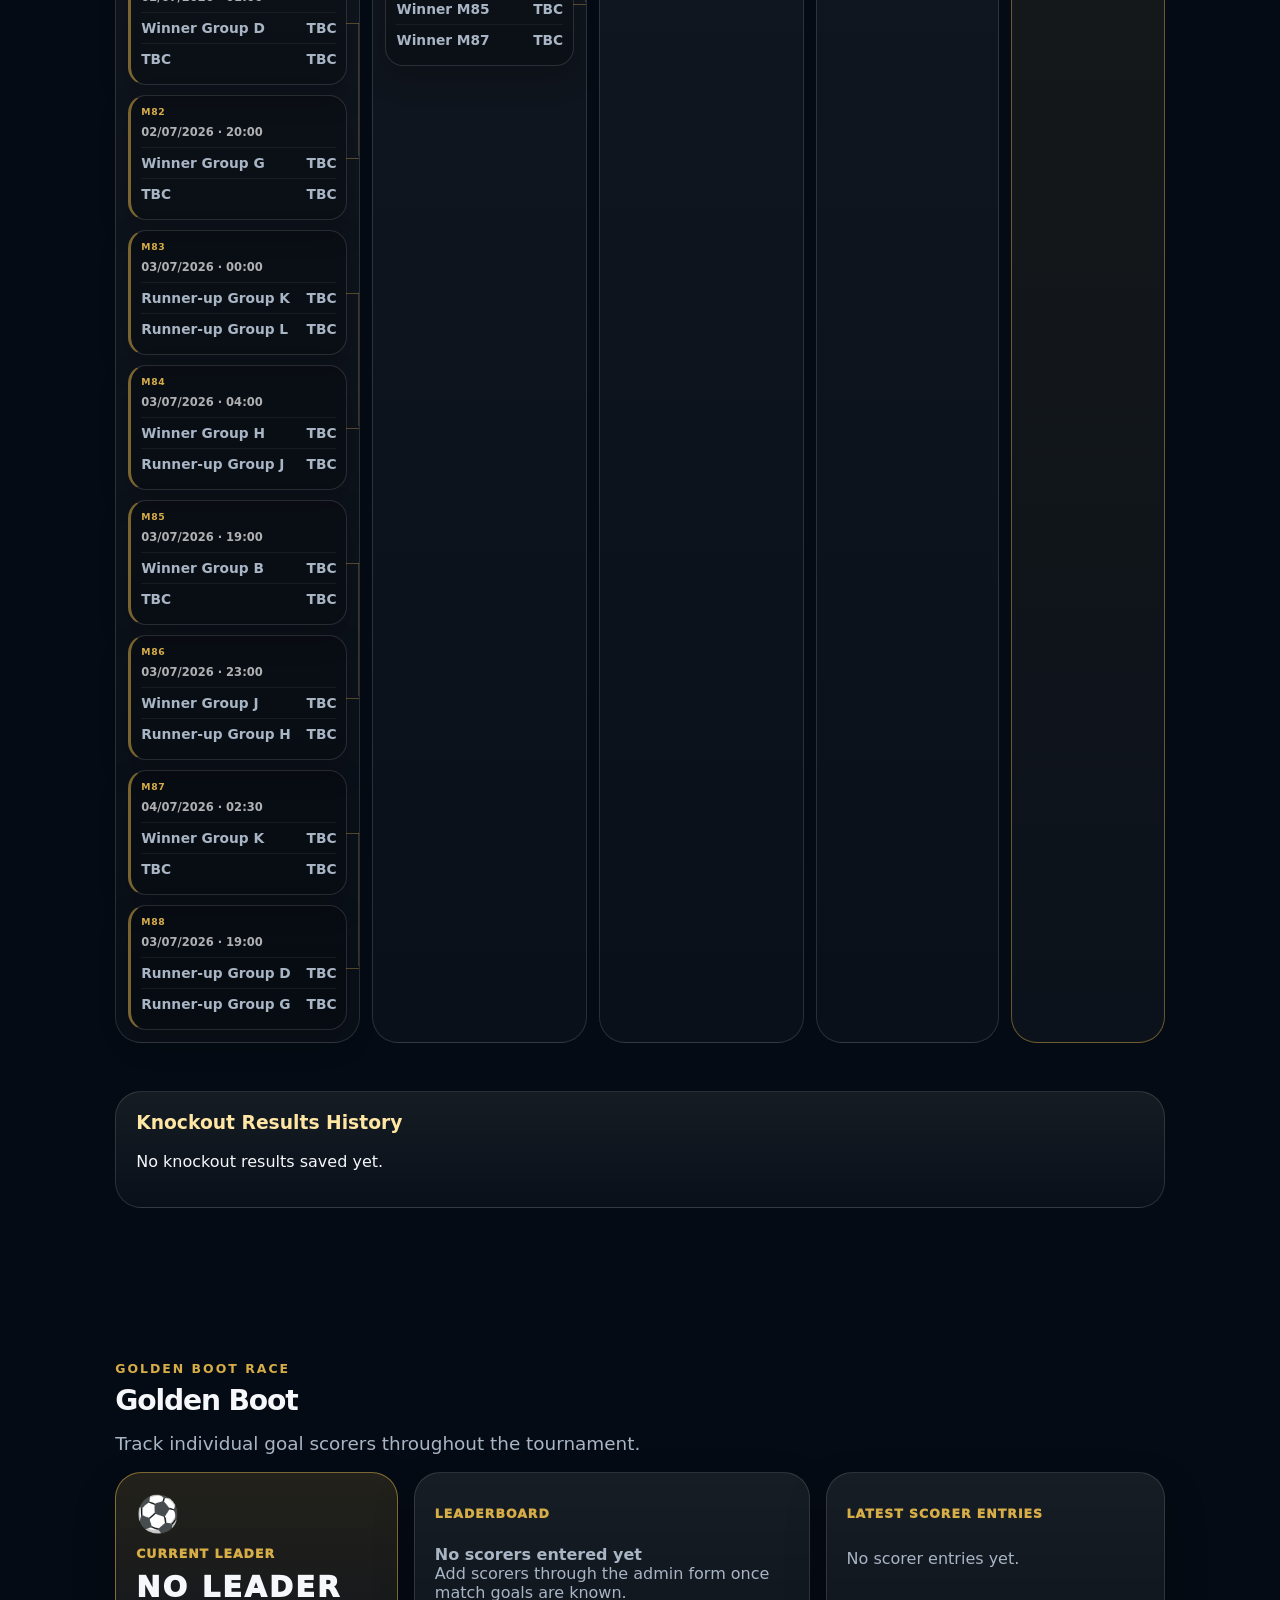
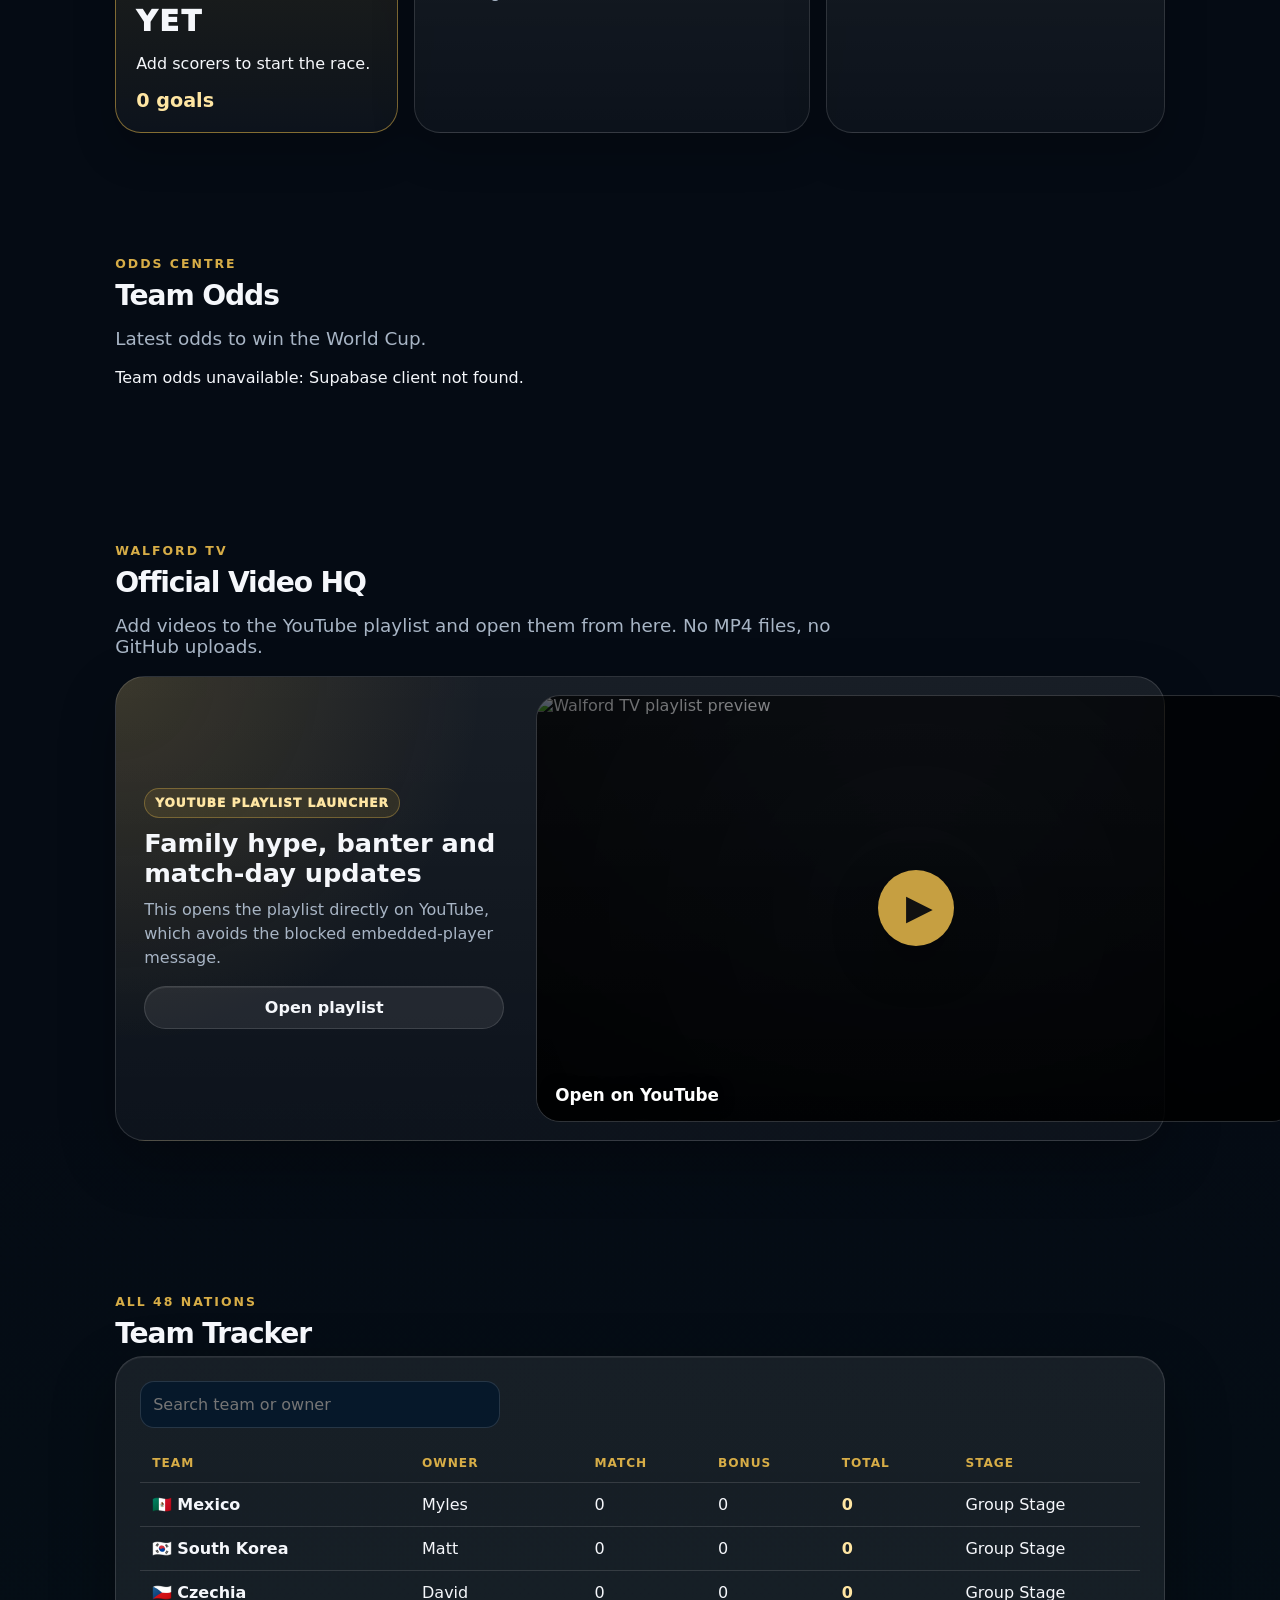
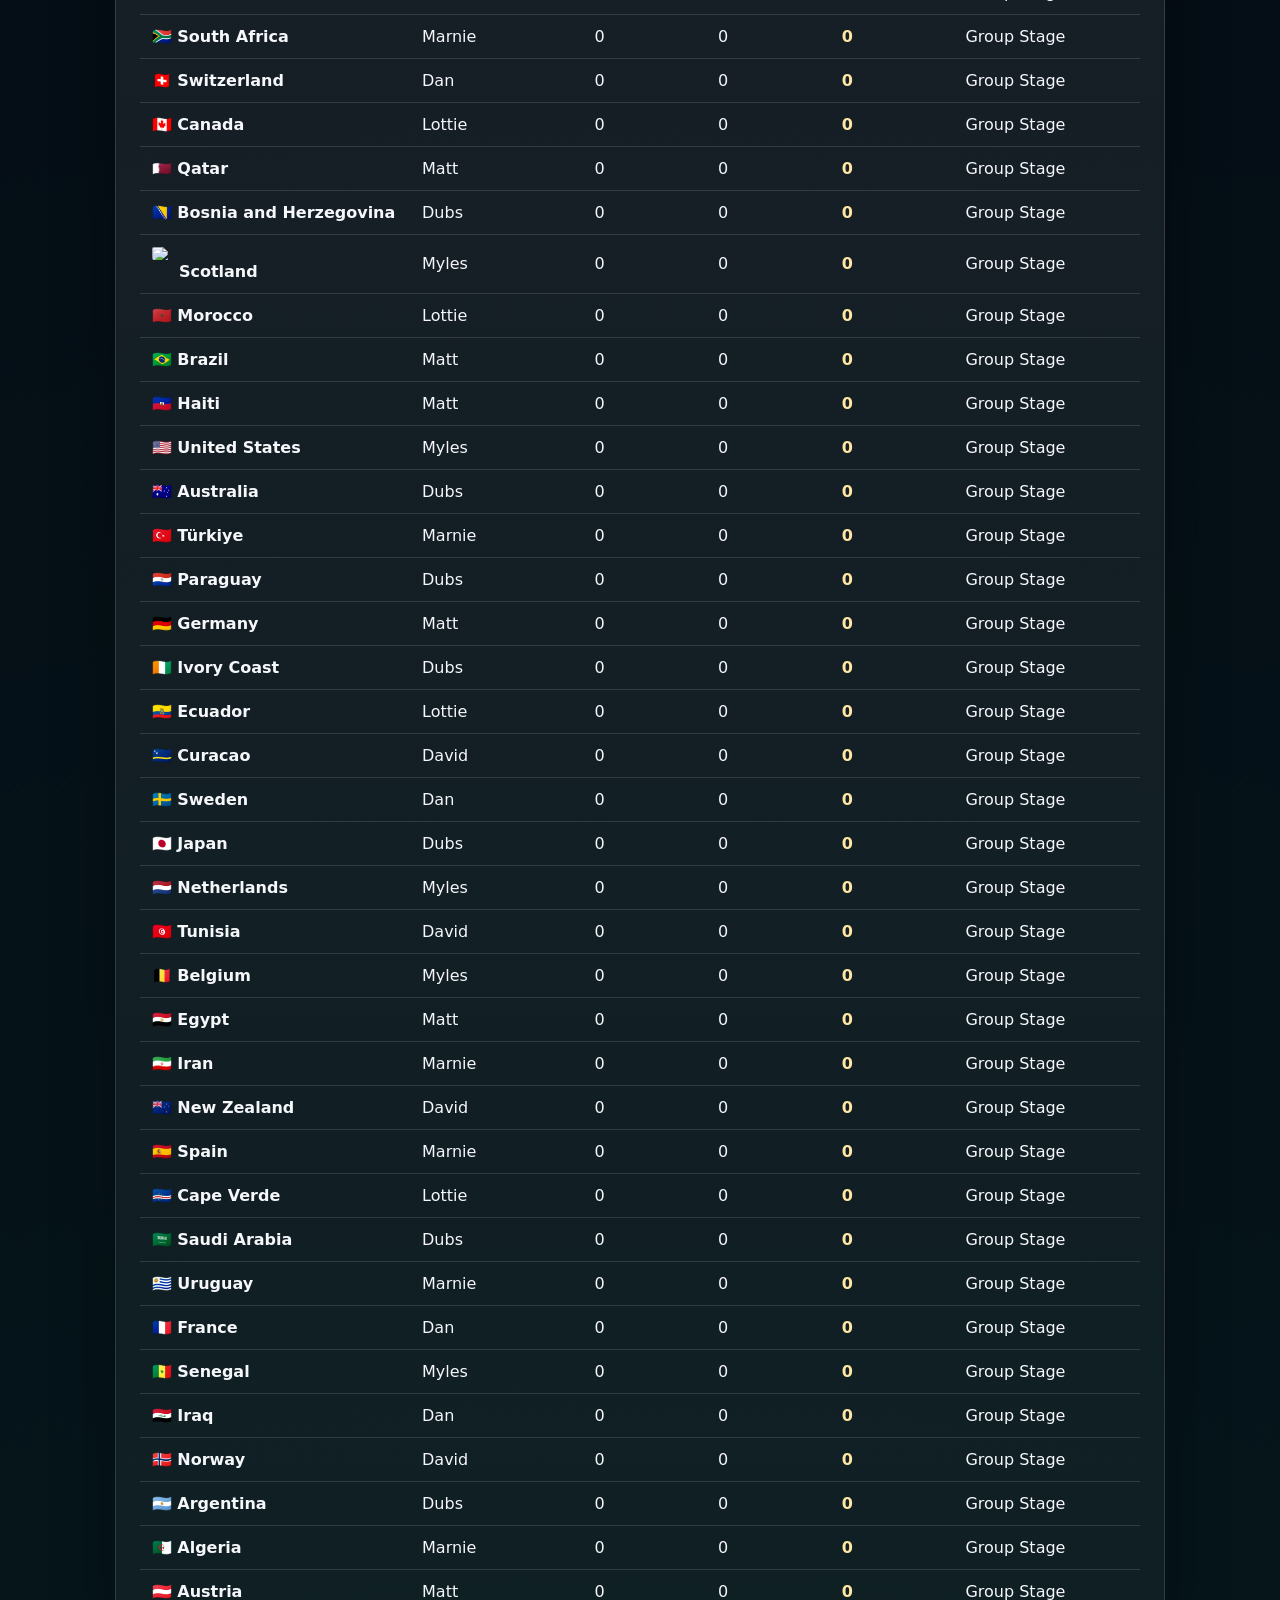
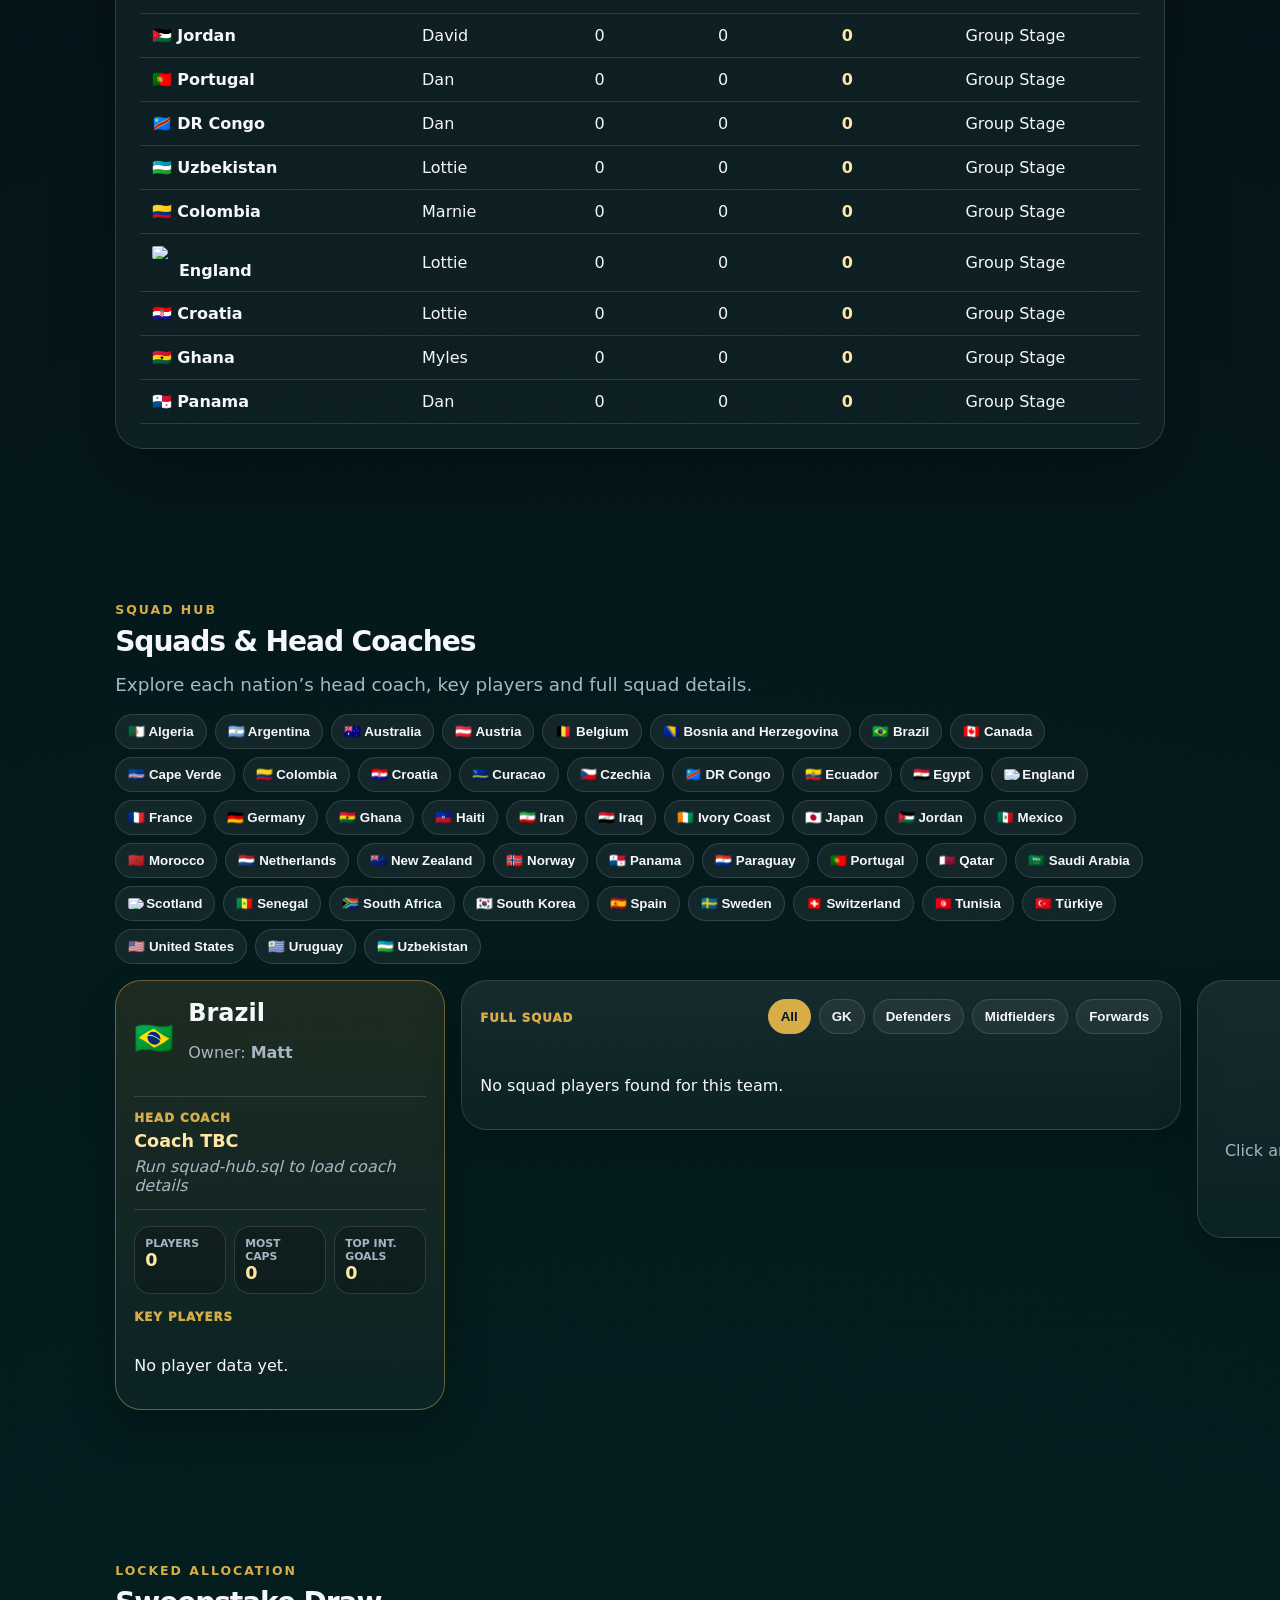
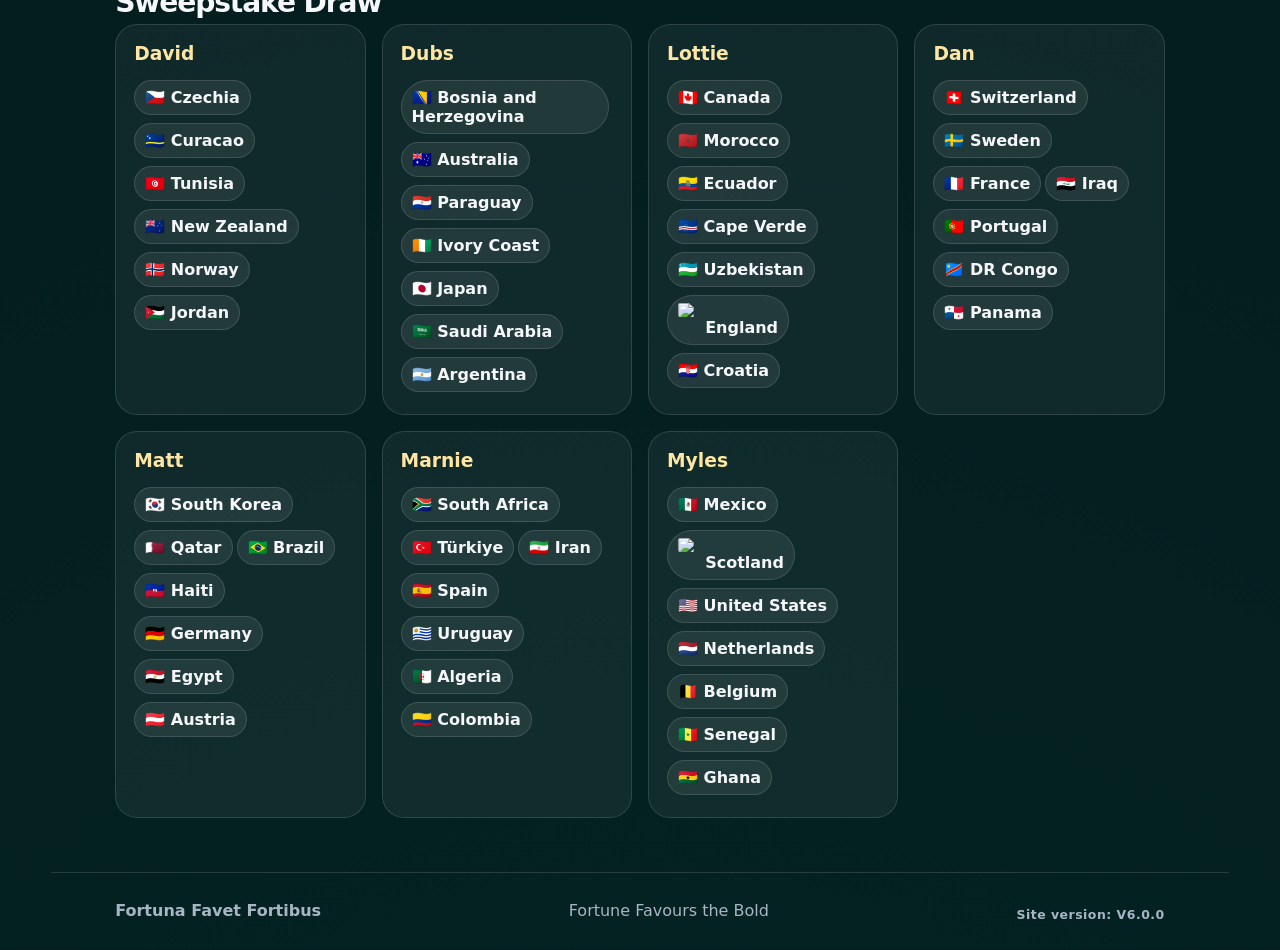
==== commit cd2e649b: "Add England France third place poster" ====
--- a/index.html
+++ b/index.html
@@ -526,7 +526,7 @@
   <script src="assets/js/core/storage.js?v=6.0.0"></script>
   <script src="assets/js/core/startup.js?v=6.0.0"></script>
   <script src="assets/js/features/banter.js?v=6.0.9"></script>
-  <script src="assets/js/features/banter-gallery-data.js?v=6.0.4"></script>
+  <script src="assets/js/features/banter-gallery-data.js?v=6.0.5"></script>
   <script src="assets/js/features/banter-gallery.js?v=6.0.3"></script>
   <script src="assets/js/features/draw.js?v=6.0.1"></script>
   <script src="assets/js/features/today.js?v=6.0.1"></script>
@@ -551,7 +551,7 @@
   </script>
   <script src="squad-hub.js?v=5.8.7">
   </script>
-  <script src="match-scorers-admin.js?v=5.8.13">
+  <script src="match-scorers-admin.js?v=5.8.14">
   </script>
   <script src="results-editor-admin.js?v=5.8.8">
   </script>
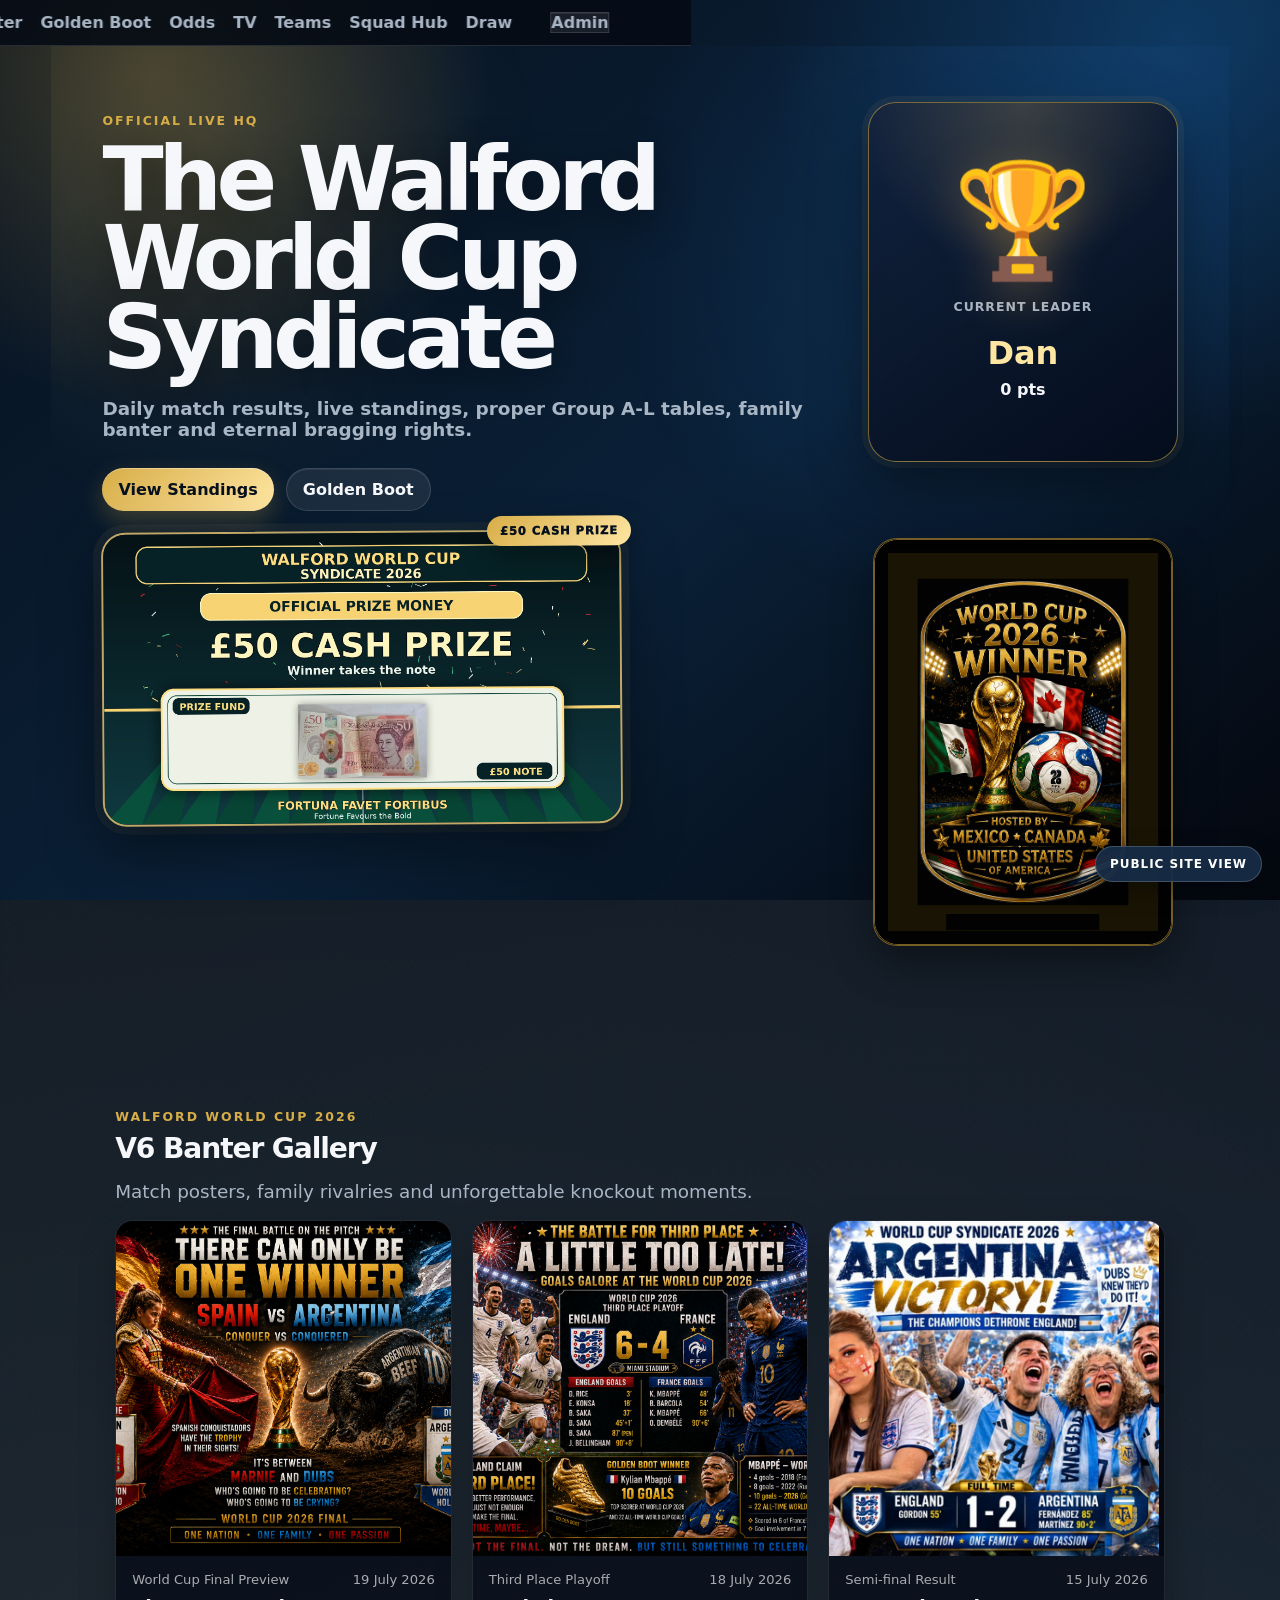
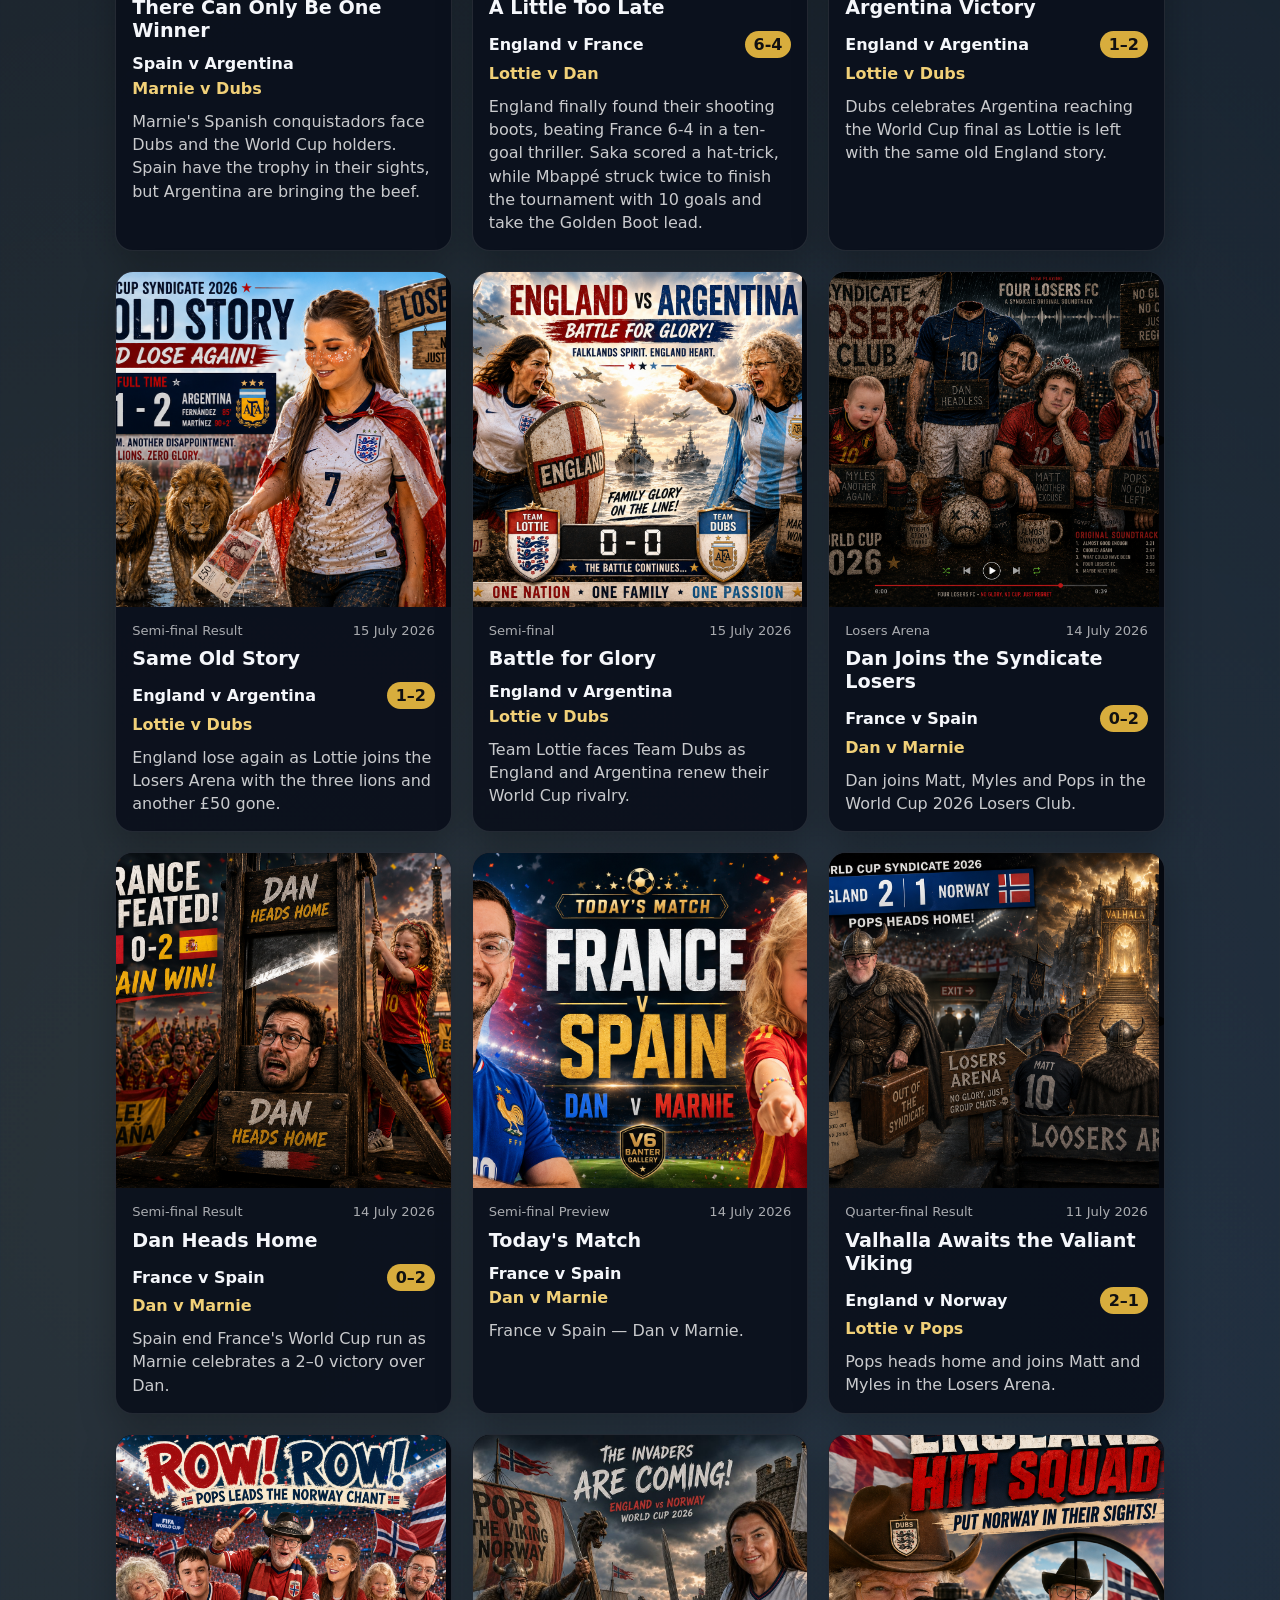
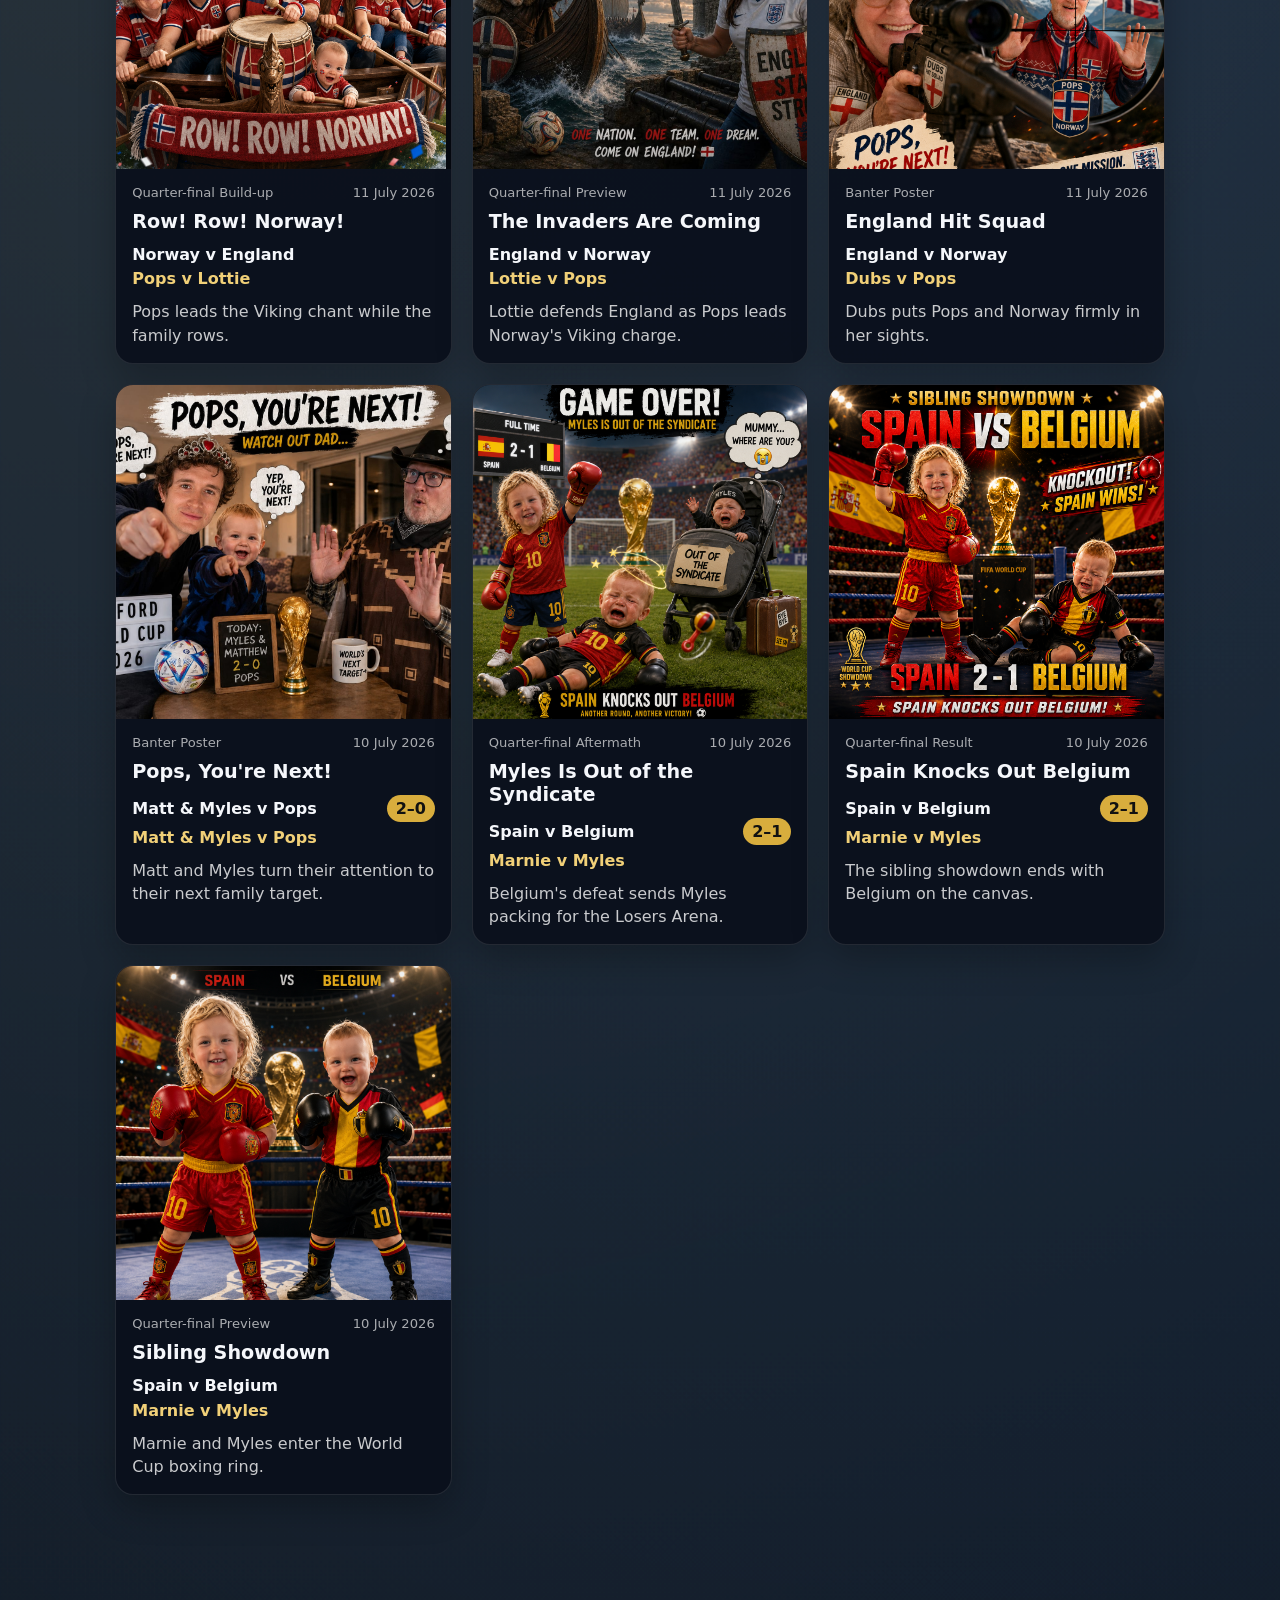
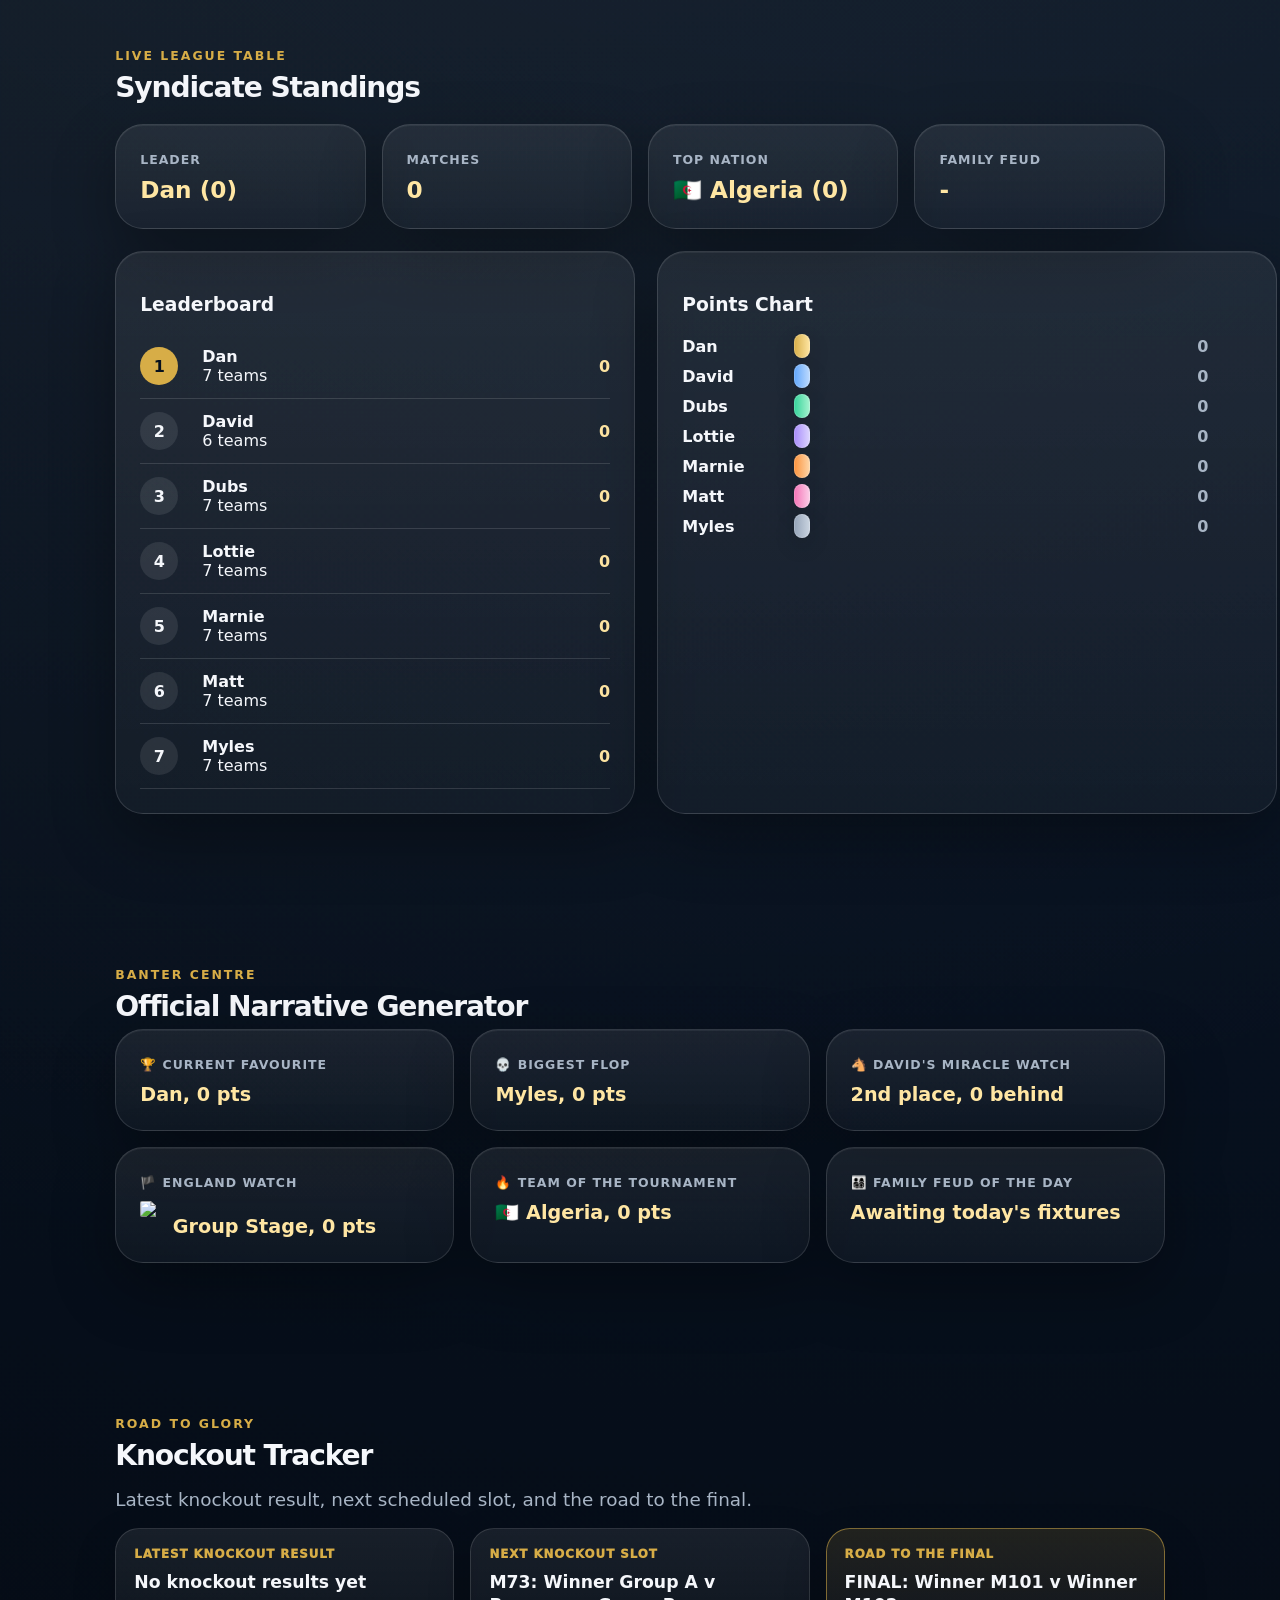
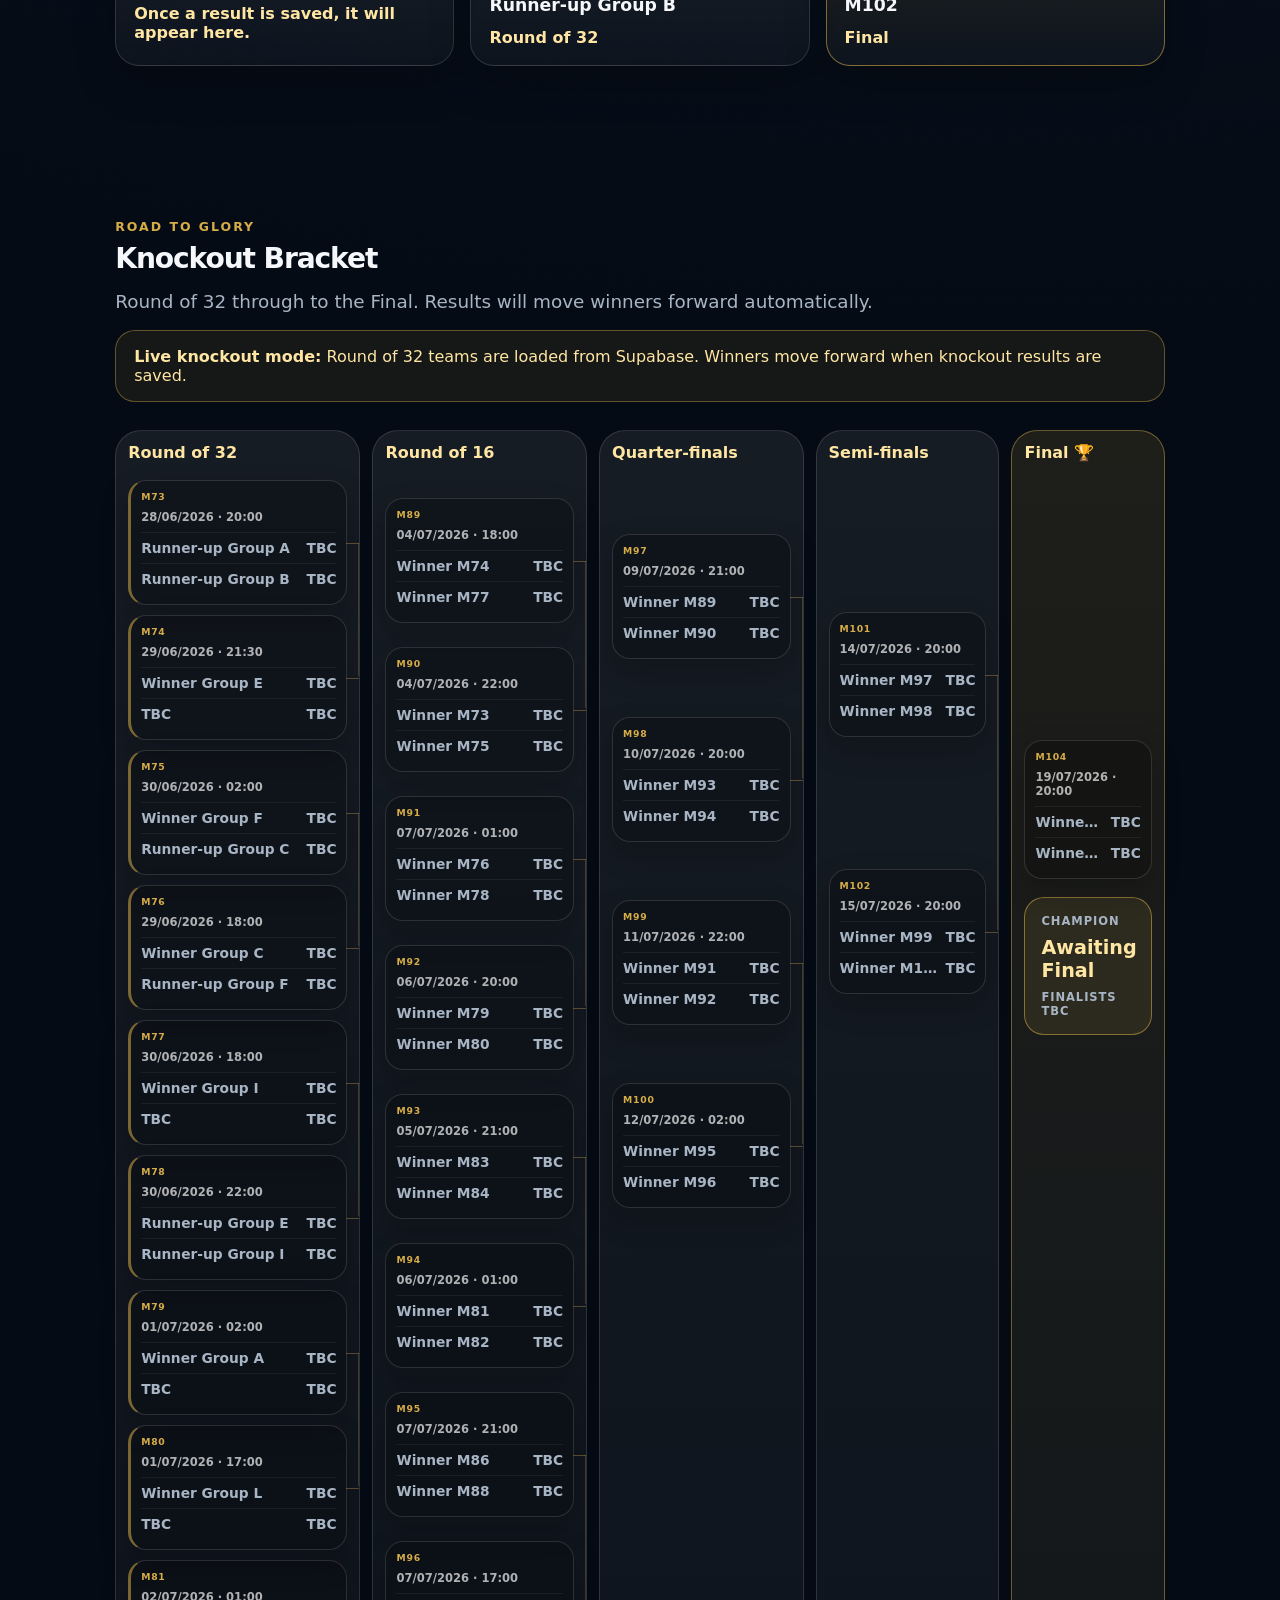
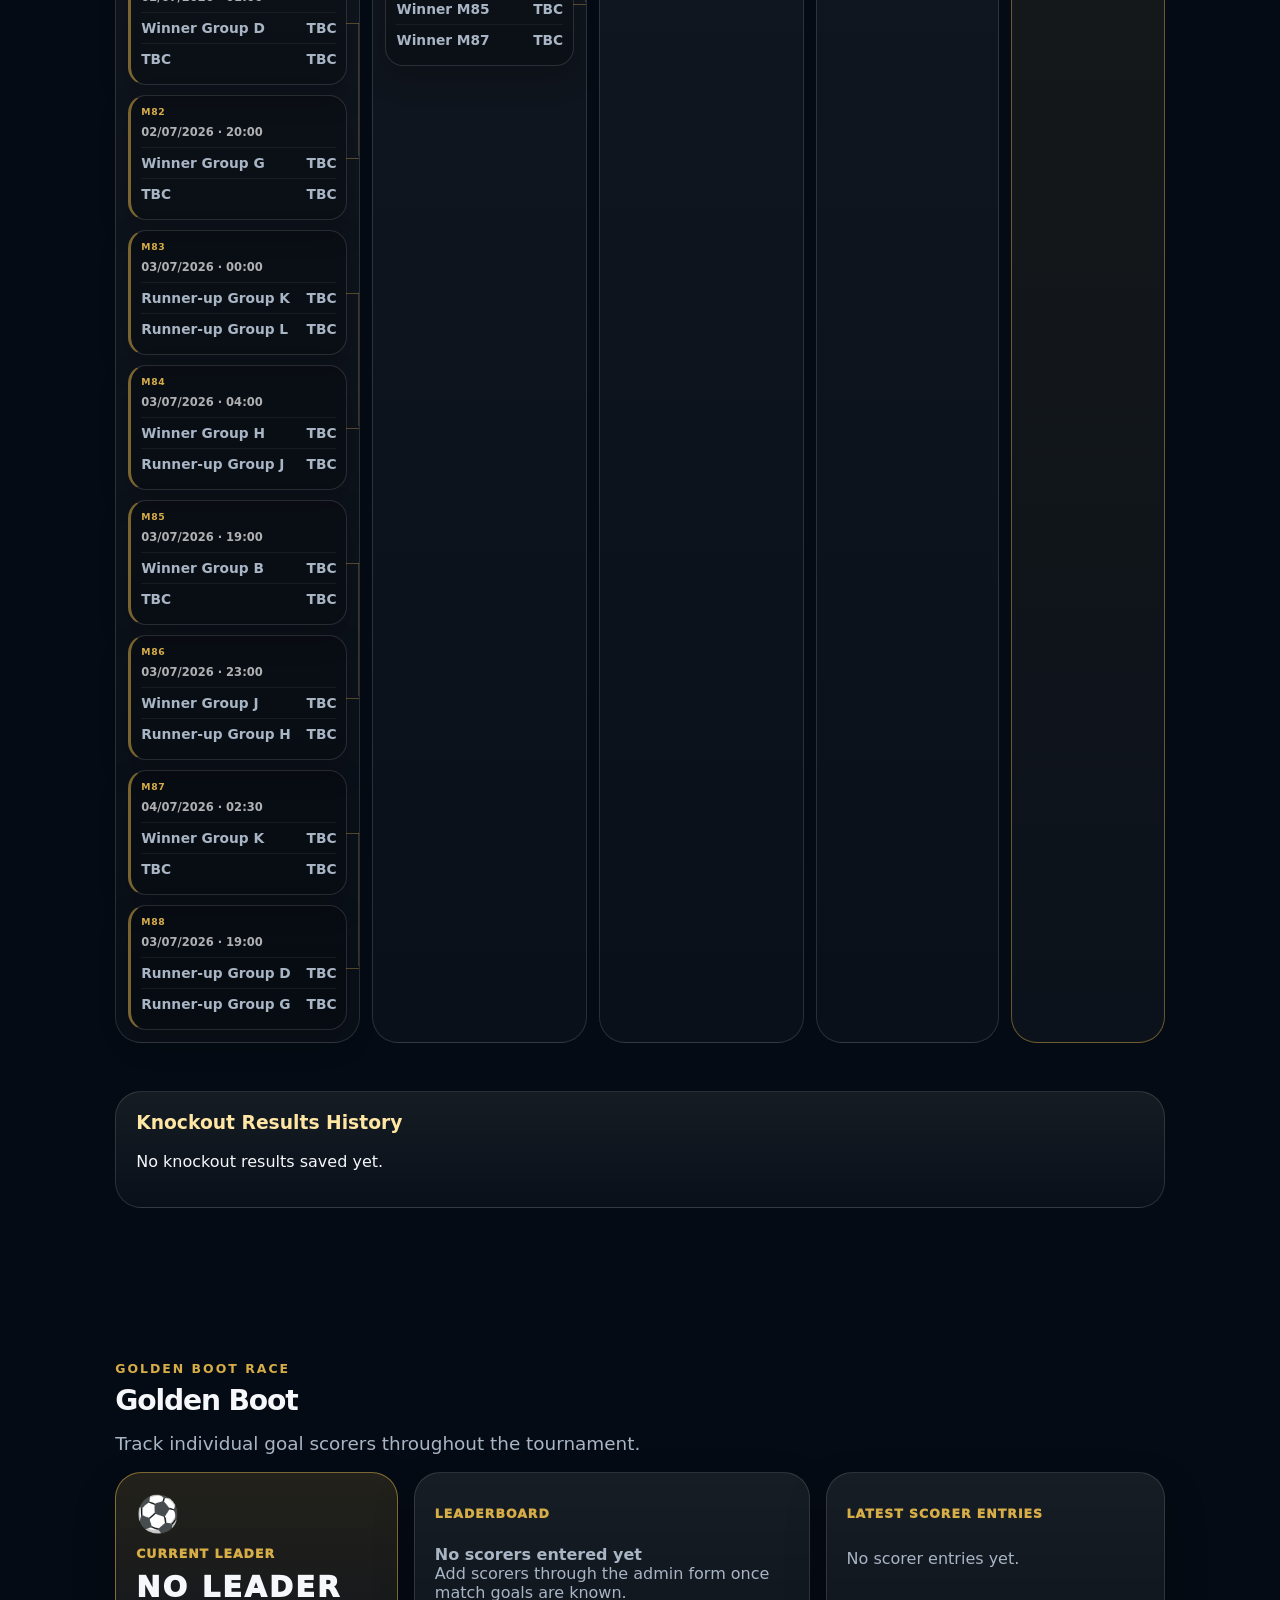
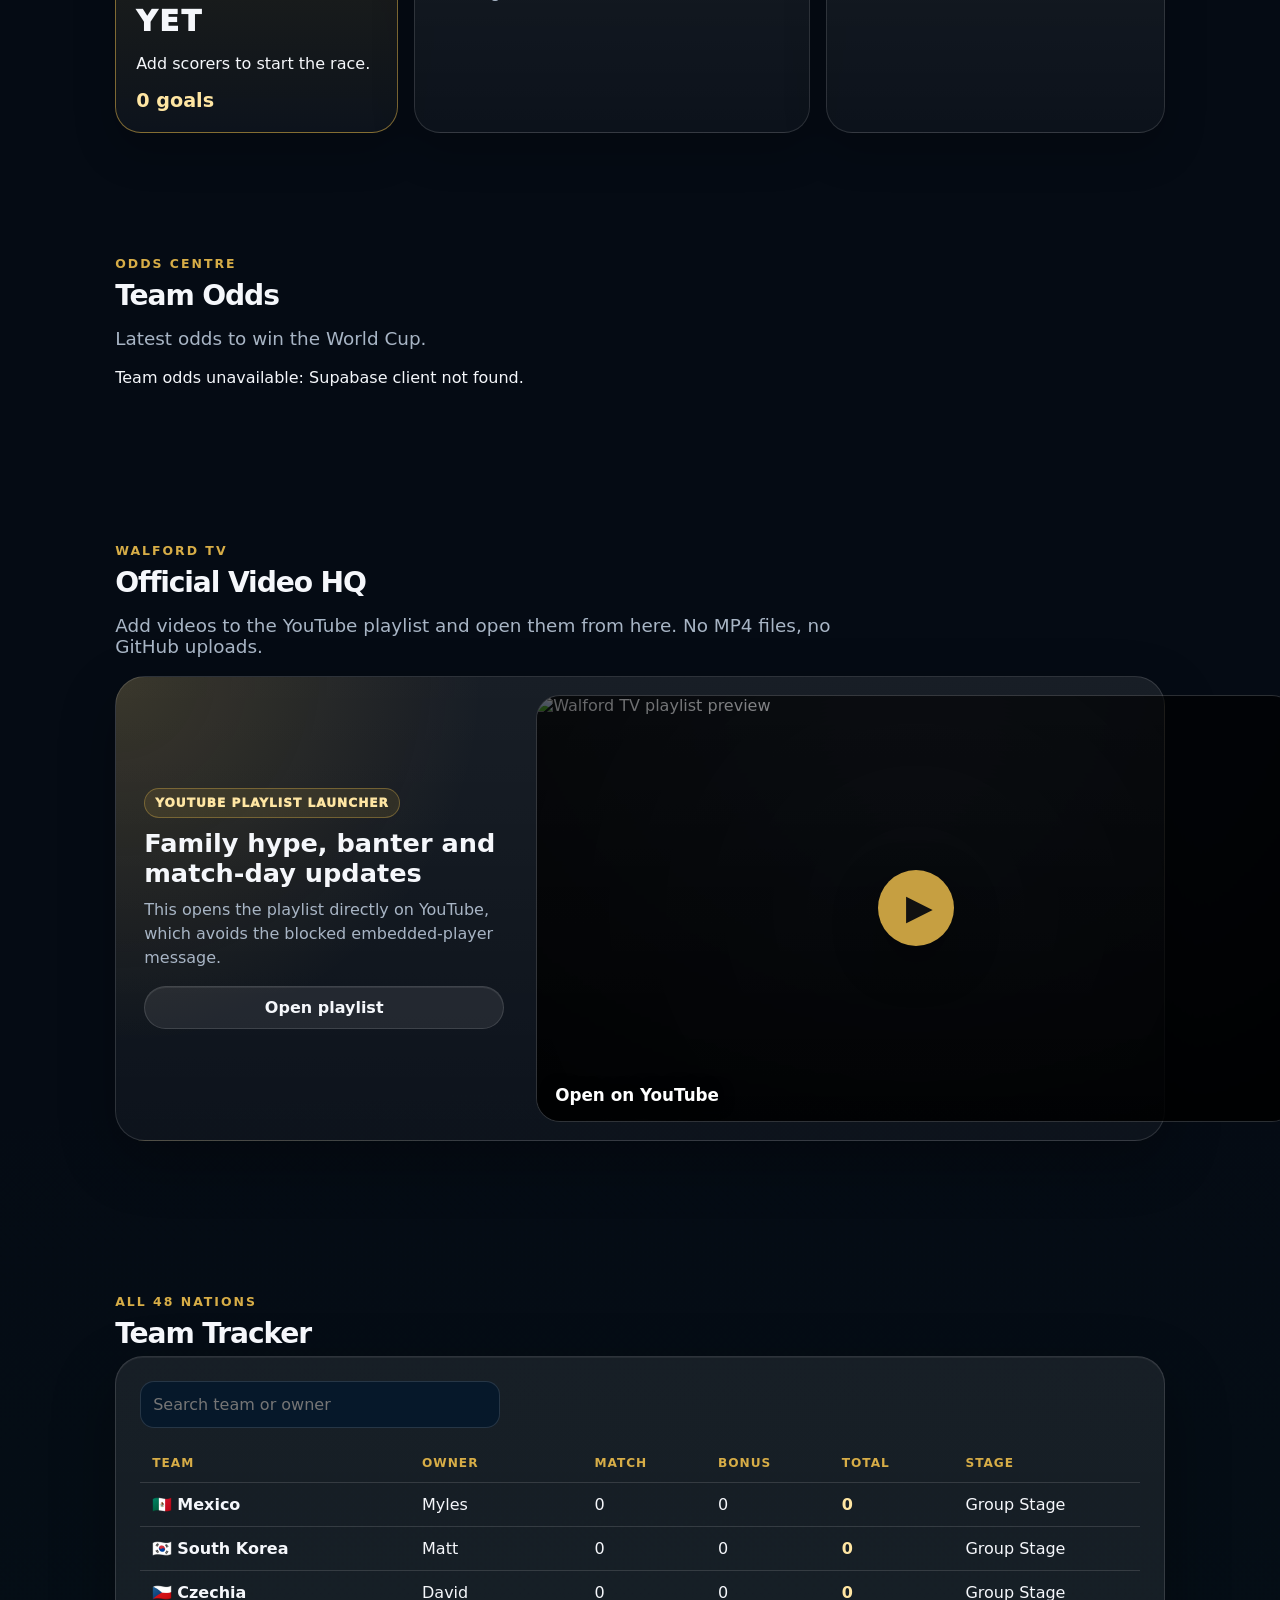
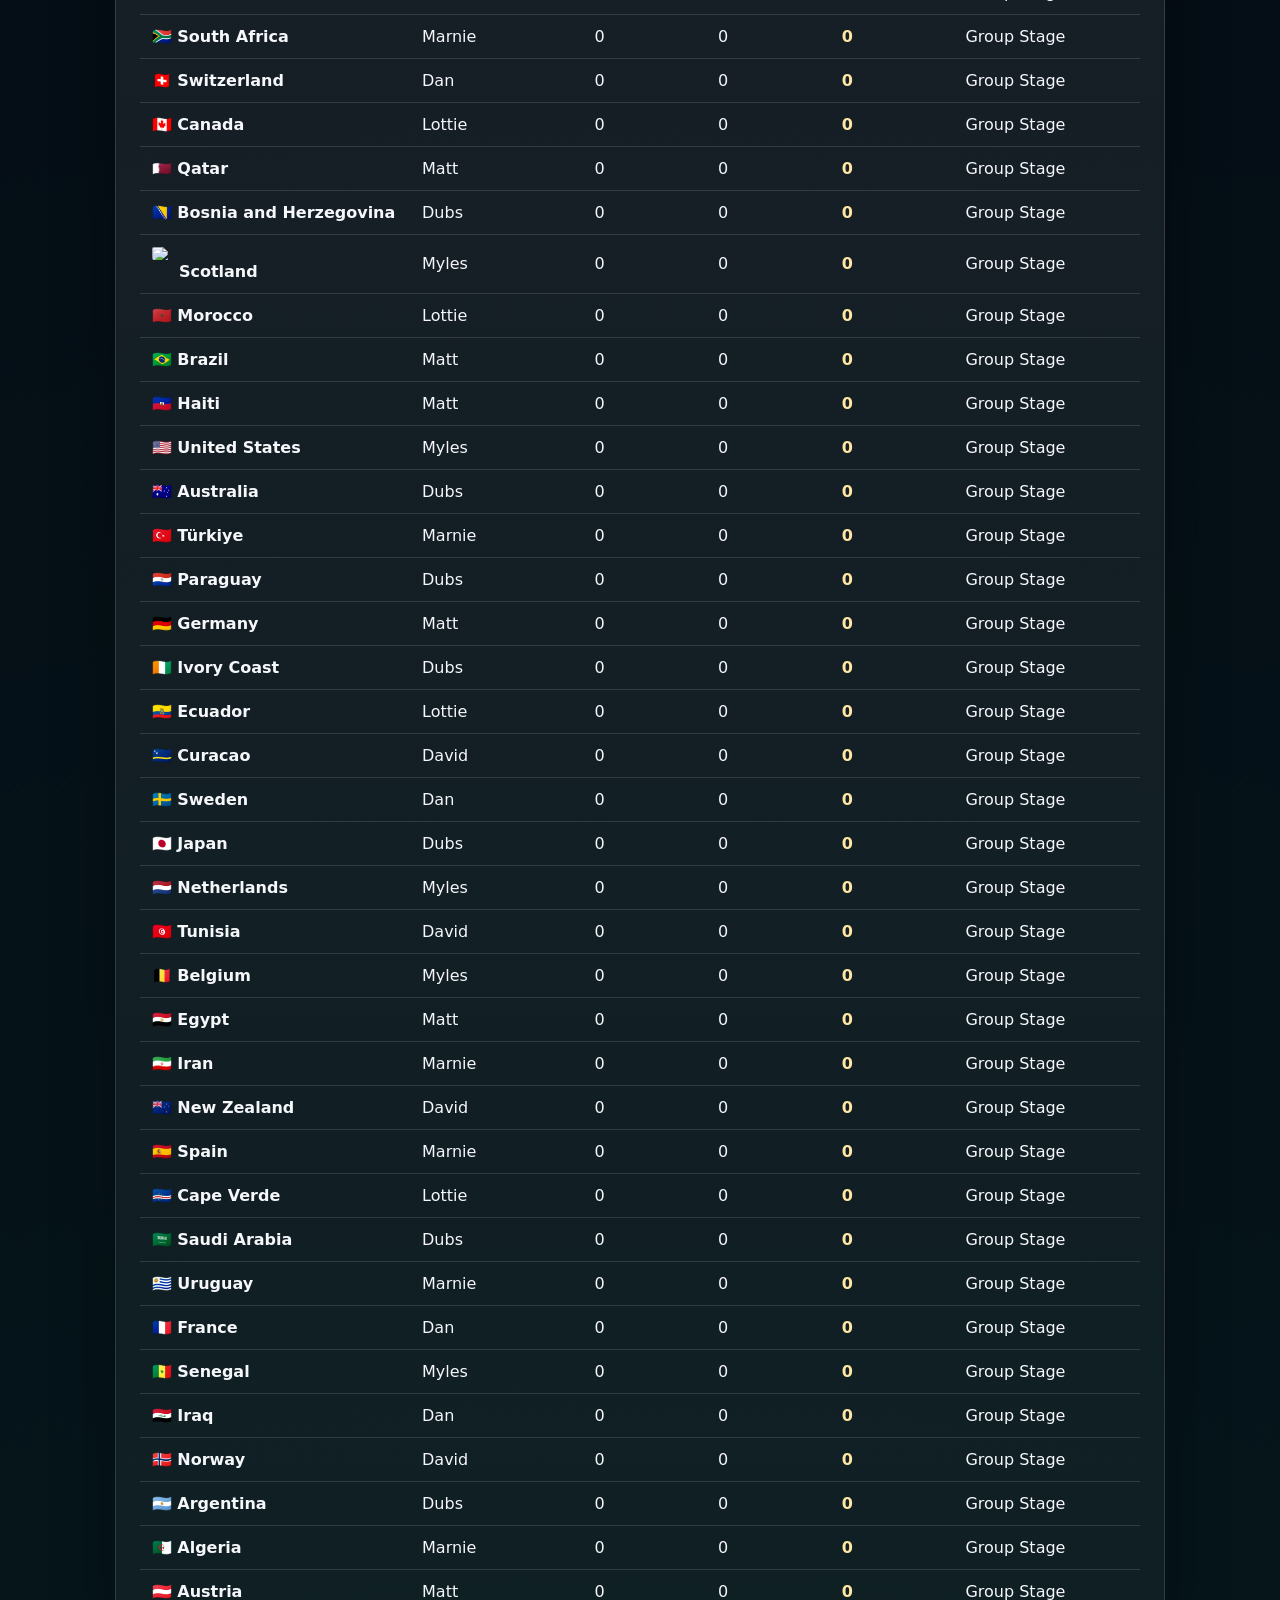
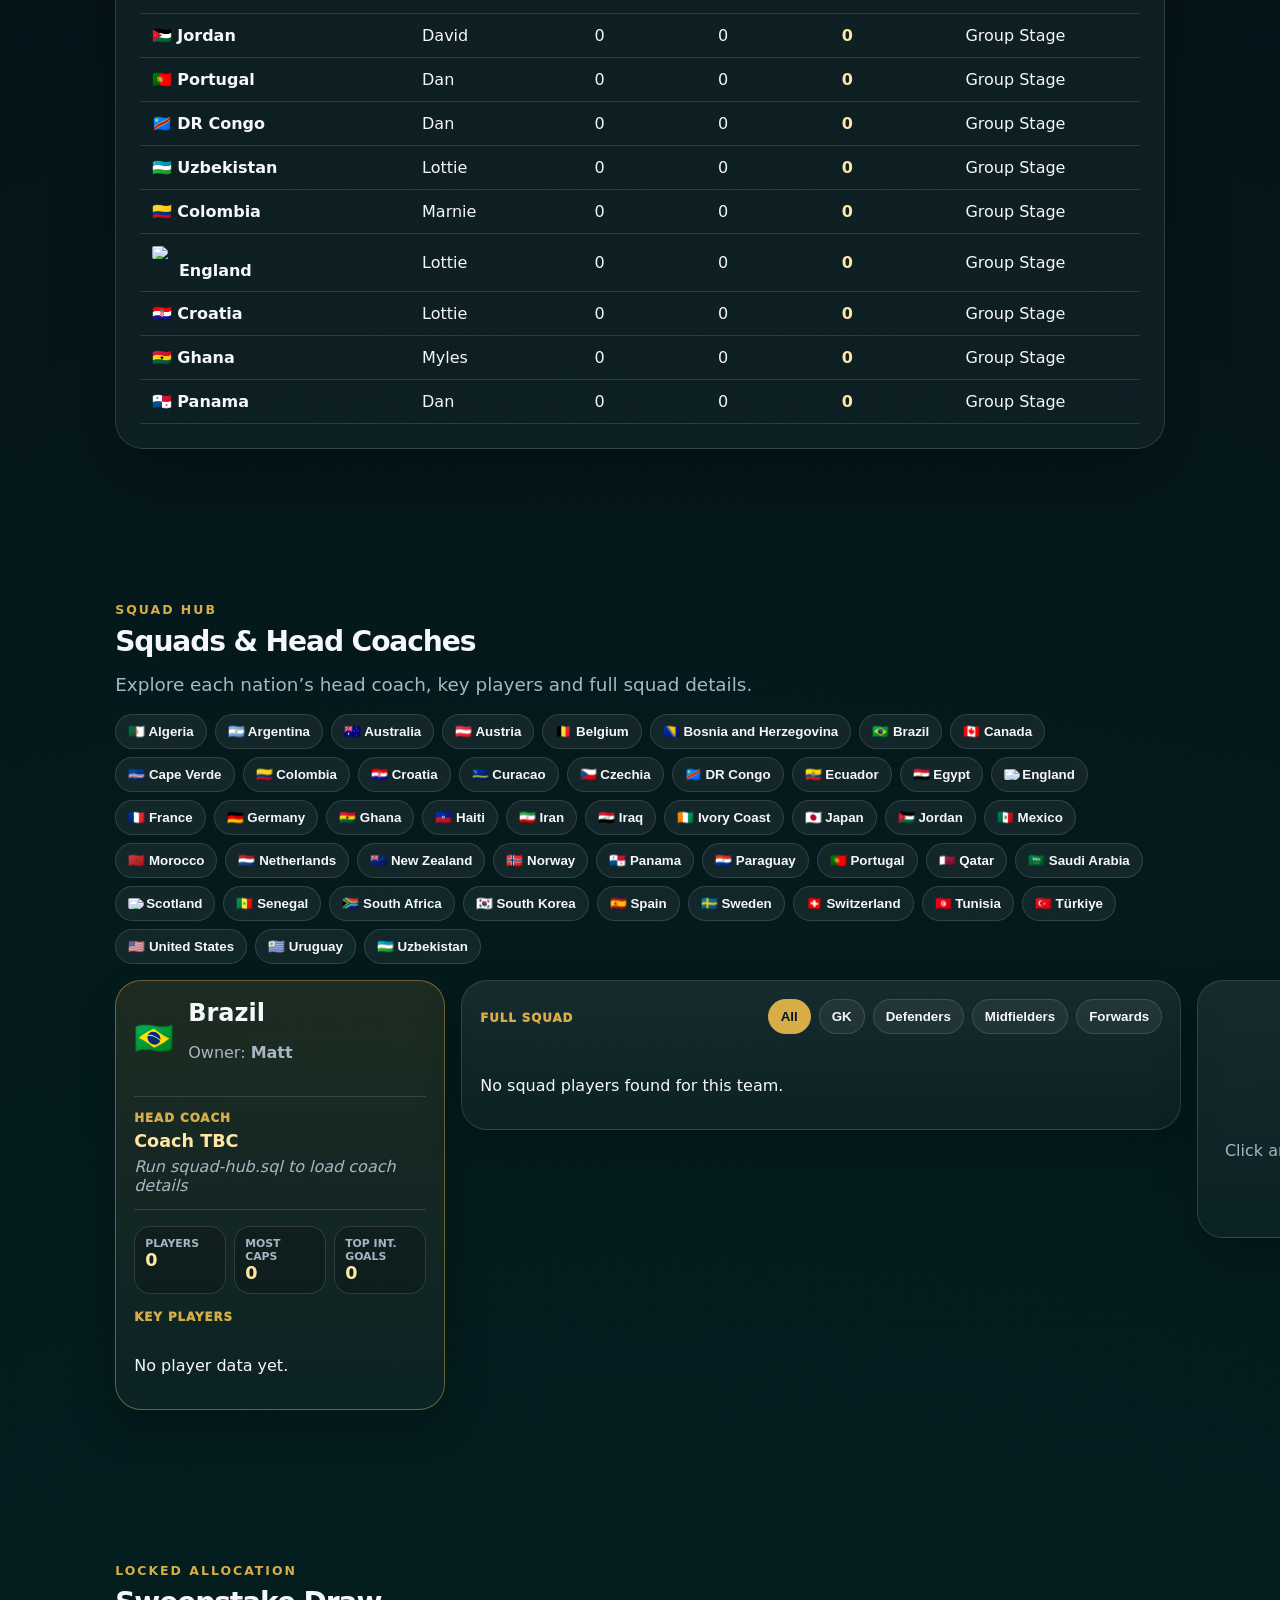
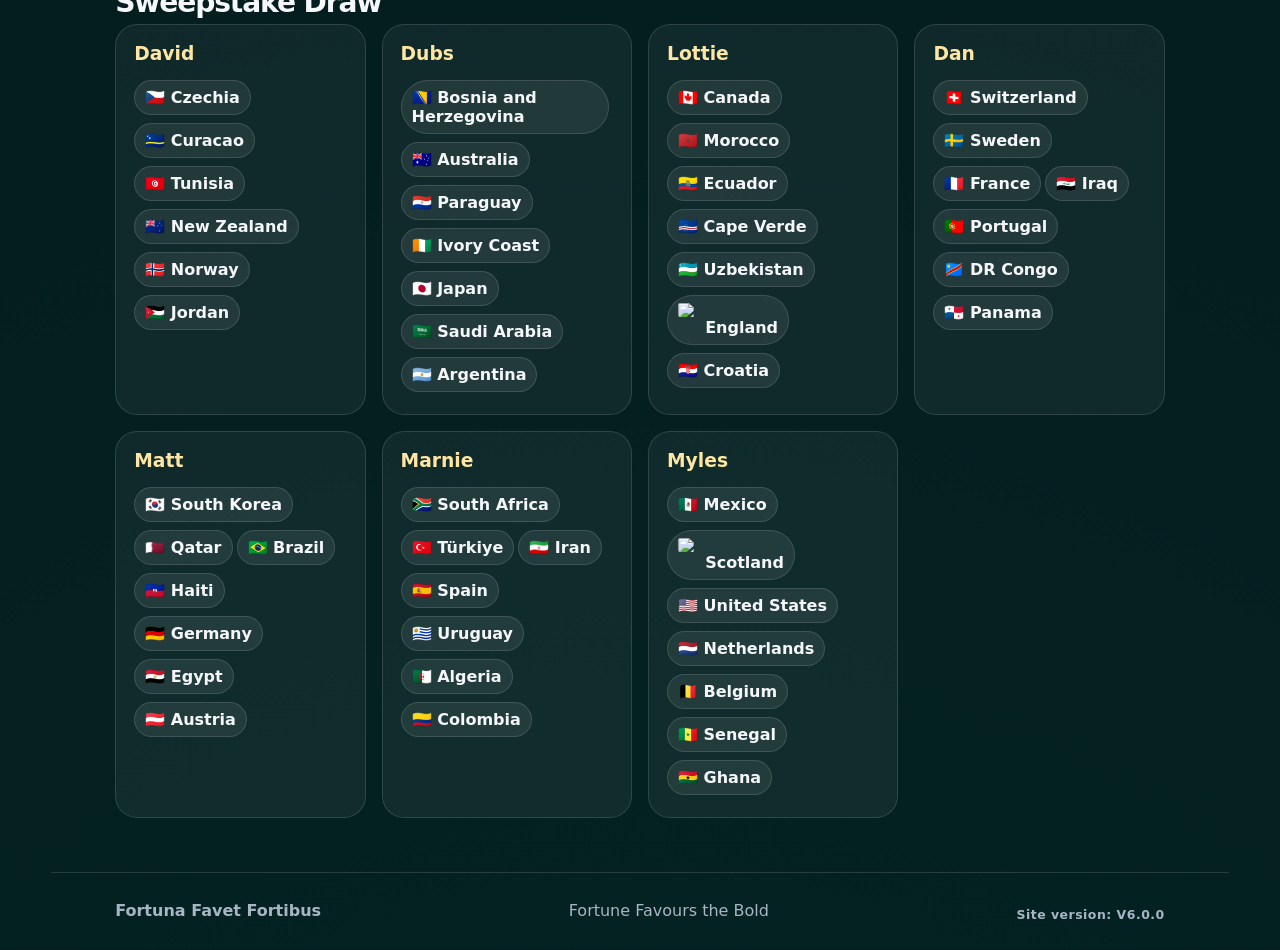
==== commit 482edd85: "Add corrected England France third place poster" ====
--- a/index.html
+++ b/index.html
@@ -526,7 +526,7 @@
   <script src="assets/js/core/storage.js?v=6.0.0"></script>
   <script src="assets/js/core/startup.js?v=6.0.0"></script>
   <script src="assets/js/features/banter.js?v=6.0.9"></script>
-  <script src="assets/js/features/banter-gallery-data.js?v=6.0.5"></script>
+  <script src="assets/js/features/banter-gallery-data.js?v=6.0.6"></script>
   <script src="assets/js/features/banter-gallery.js?v=6.0.3"></script>
   <script src="assets/js/features/draw.js?v=6.0.1"></script>
   <script src="assets/js/features/today.js?v=6.0.1"></script>
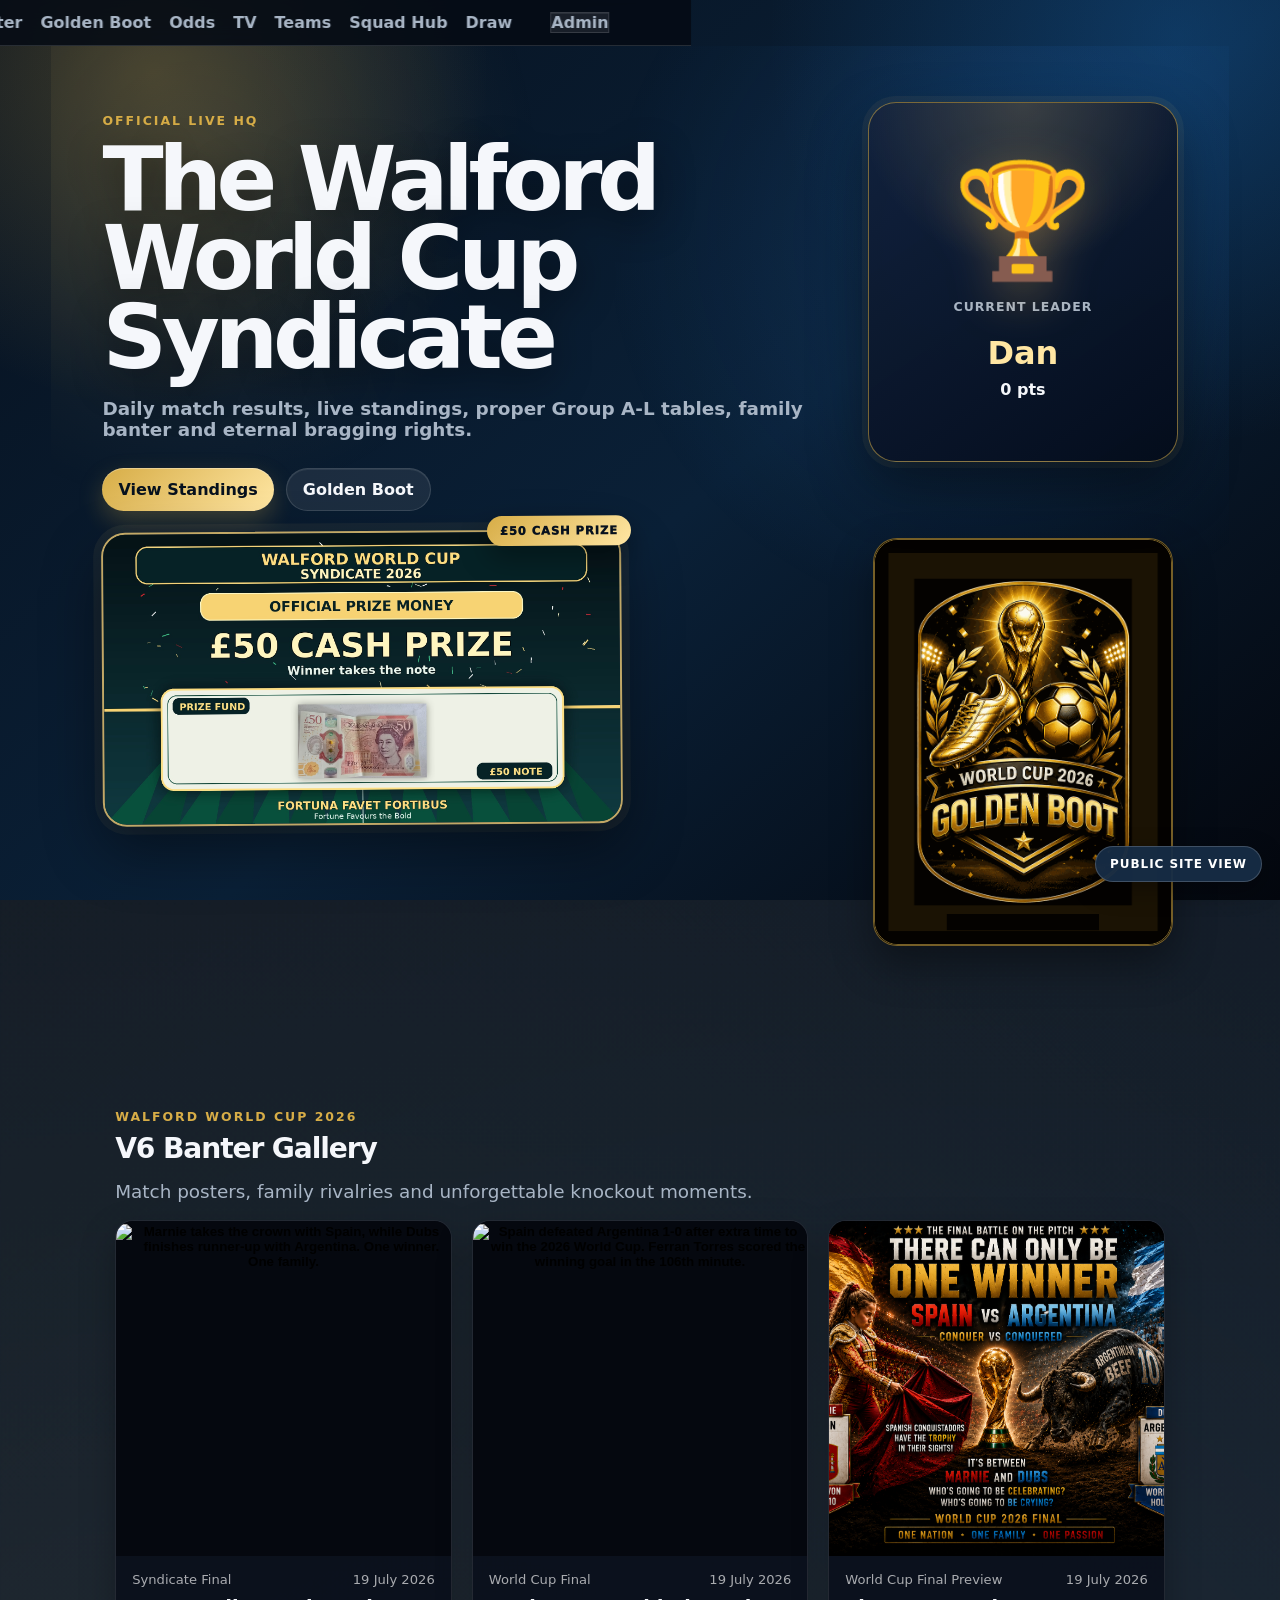
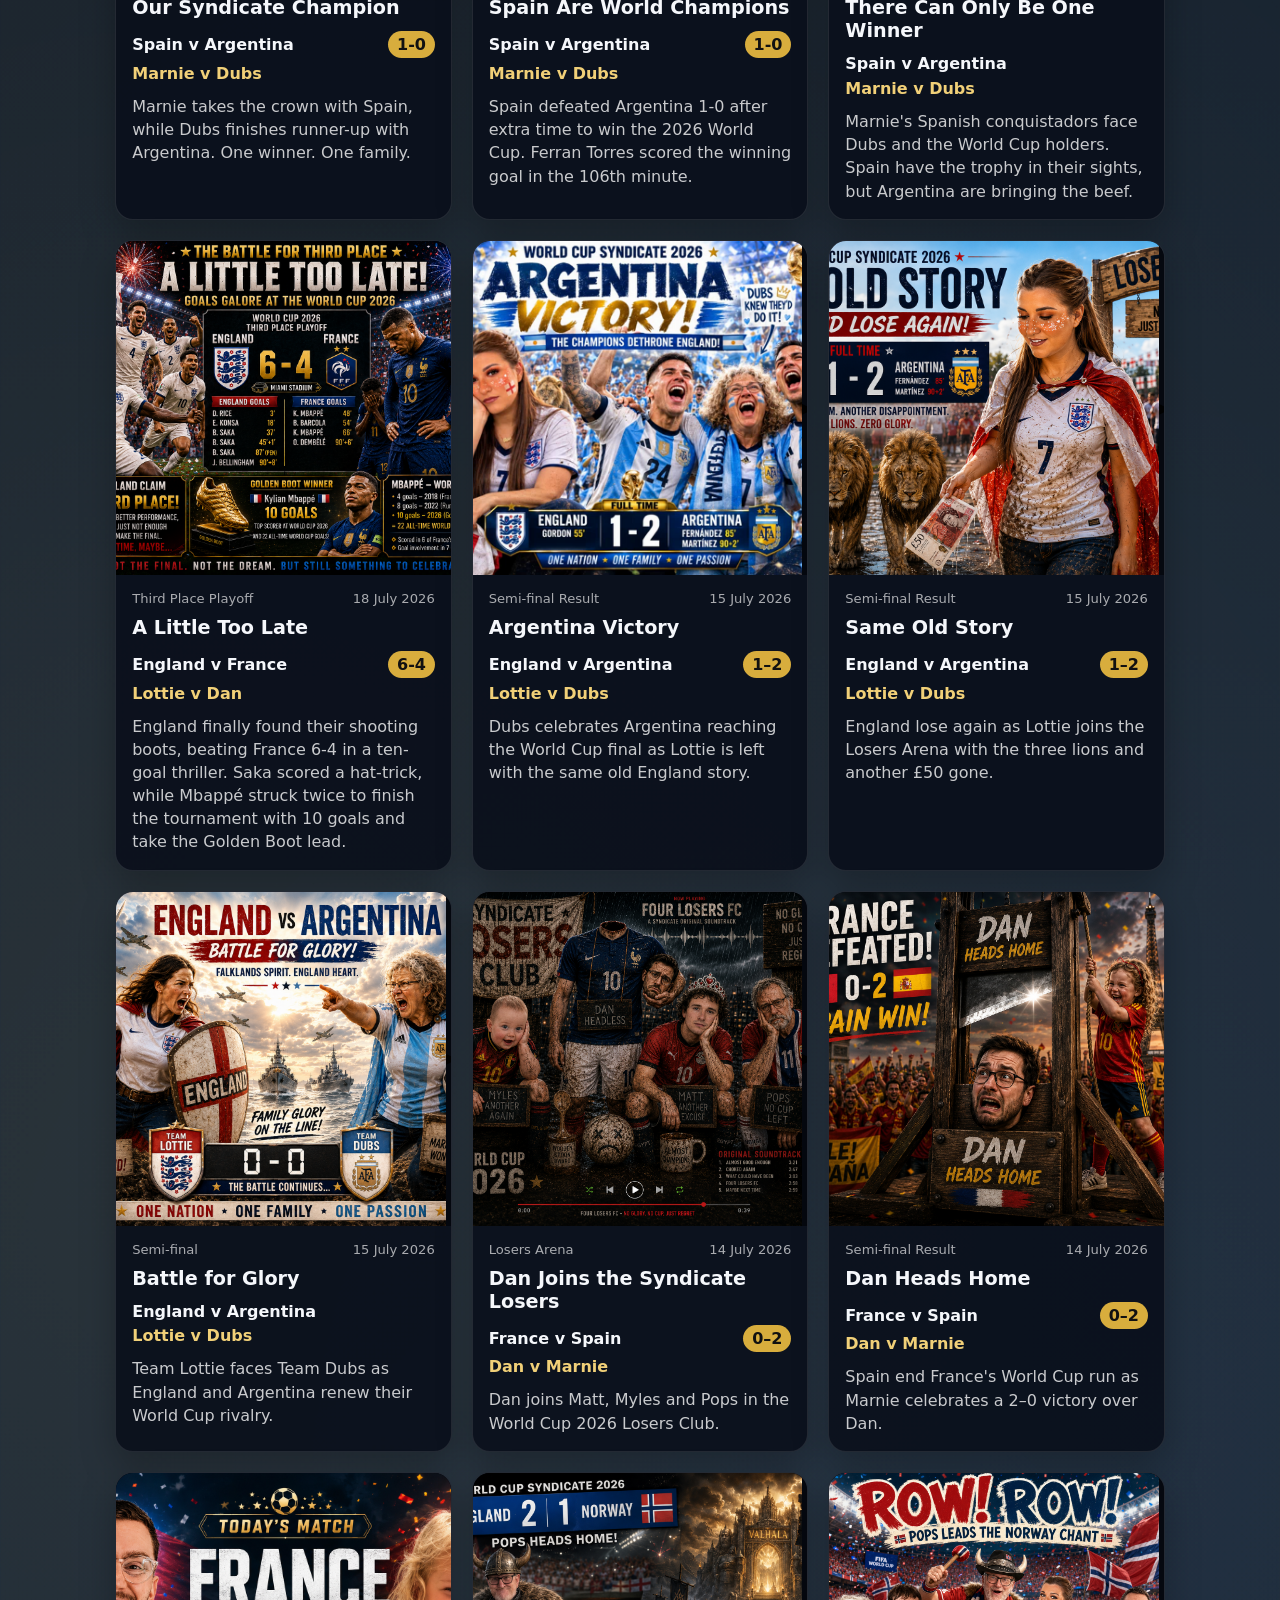
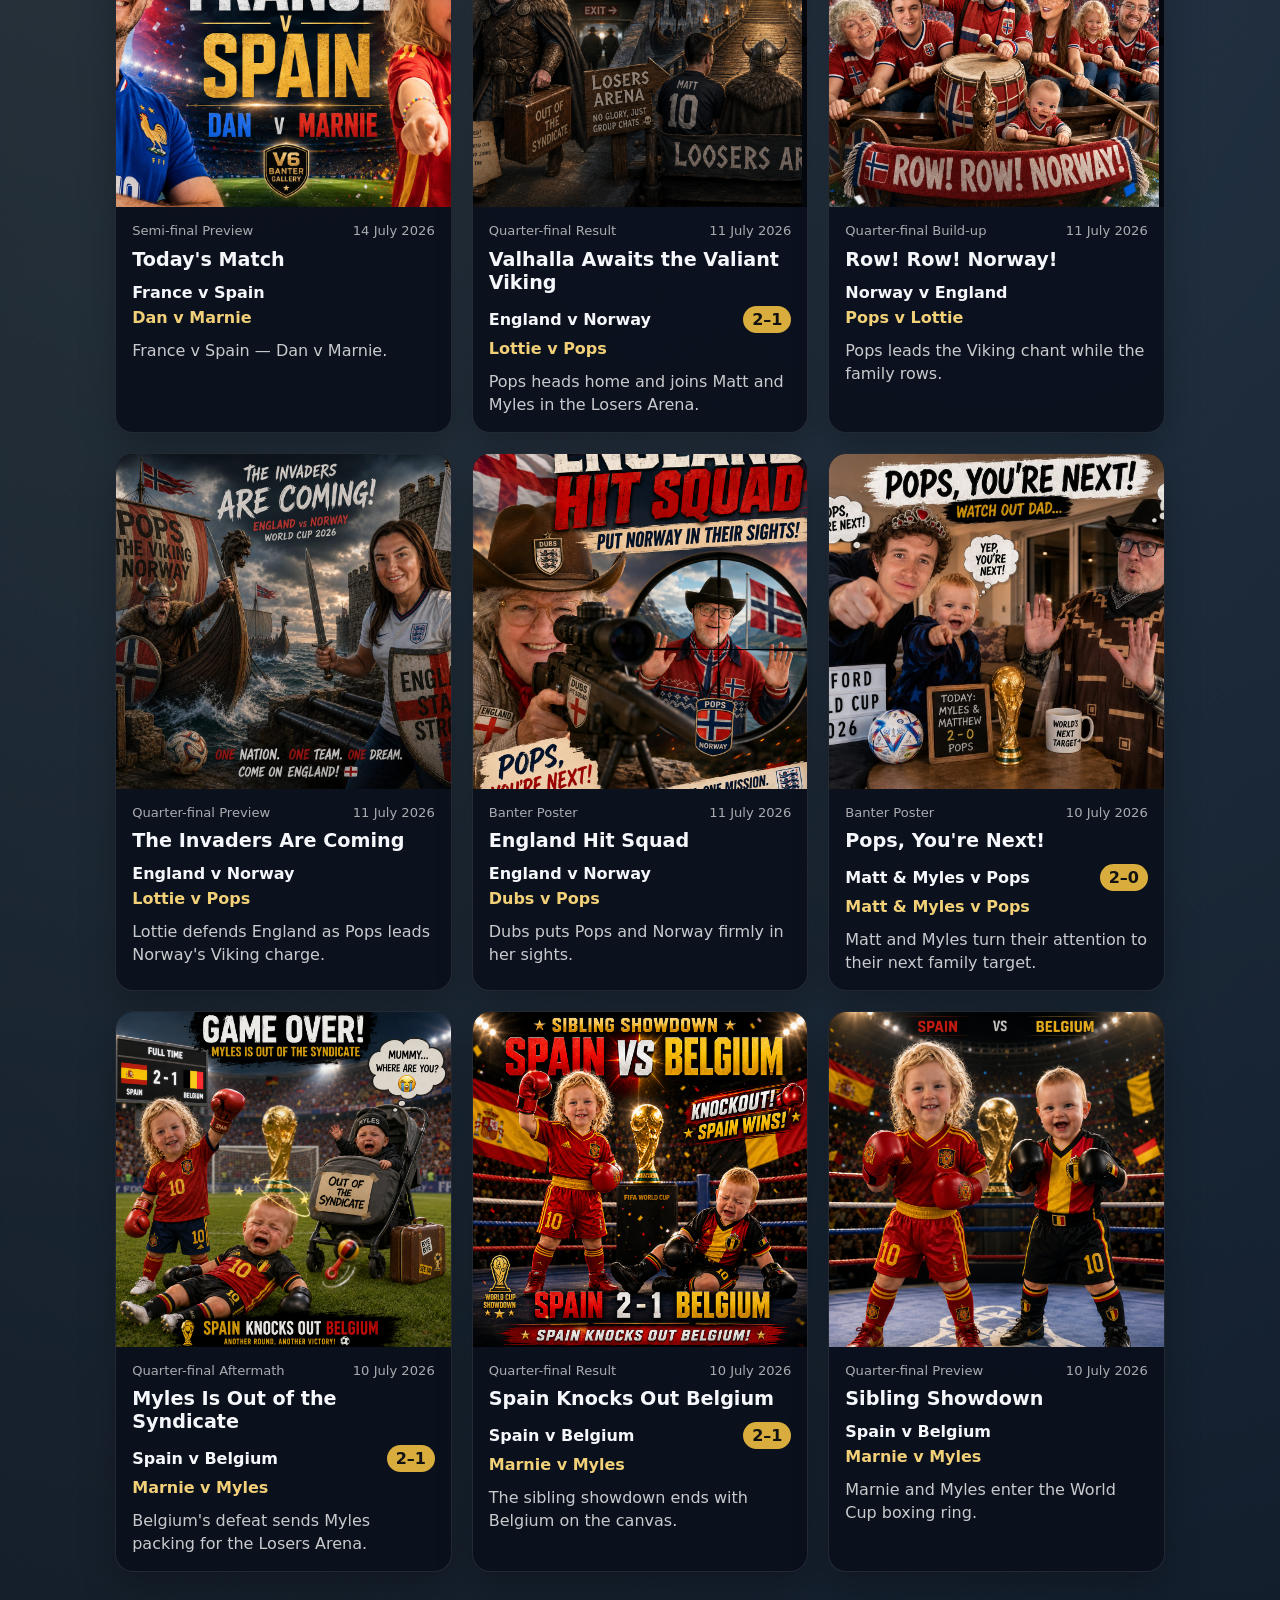
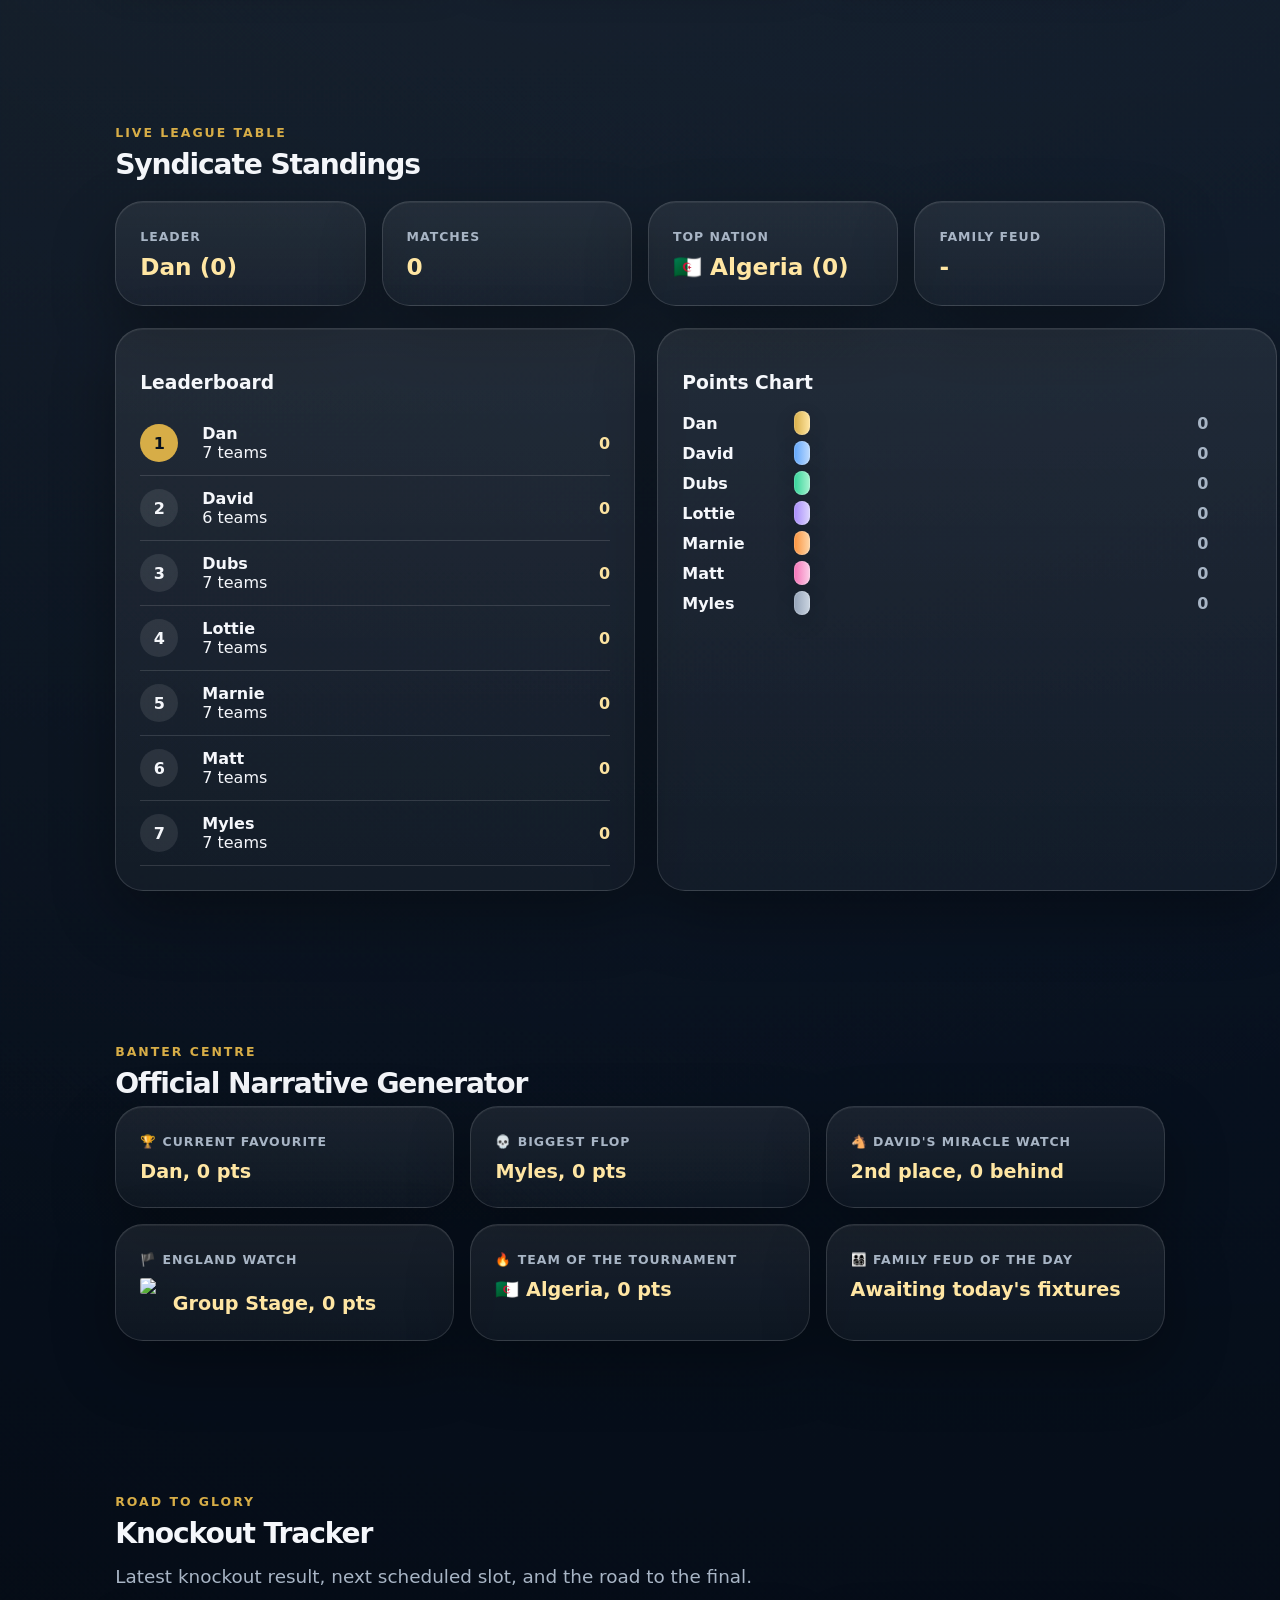
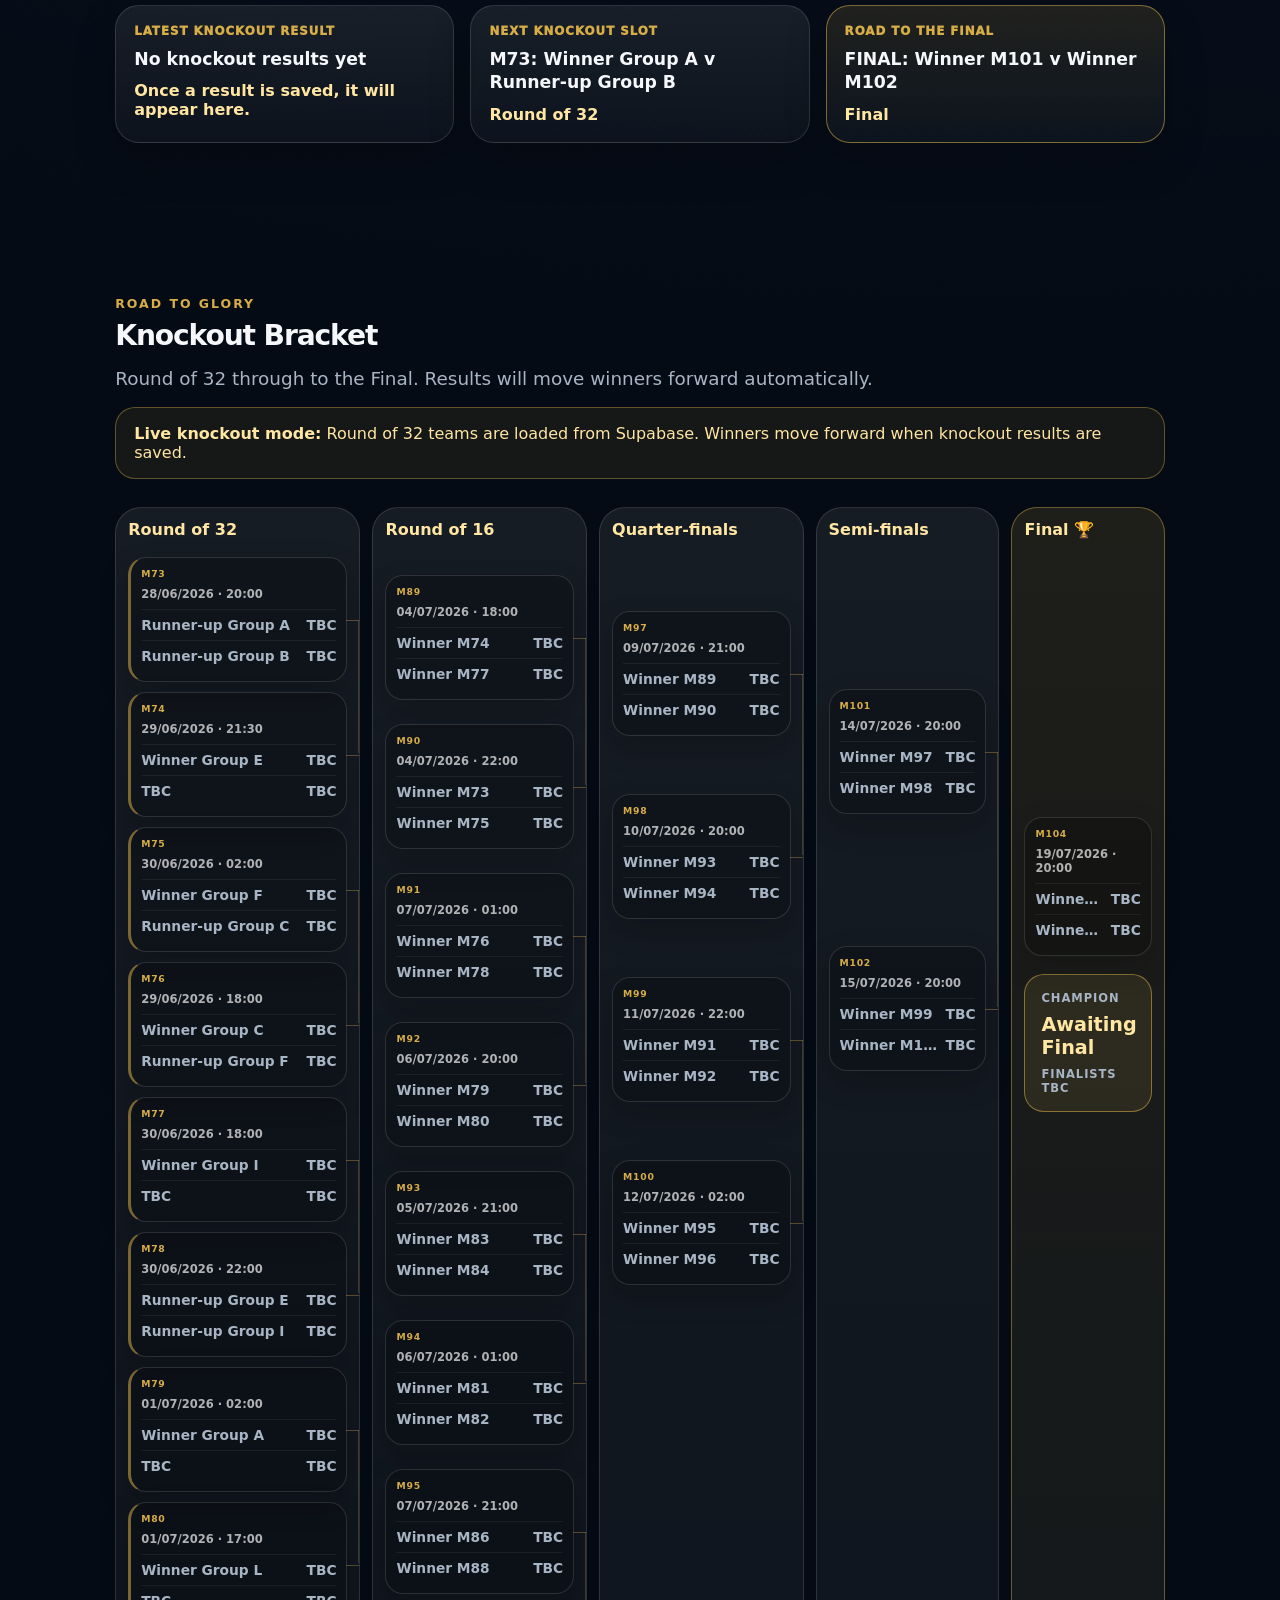
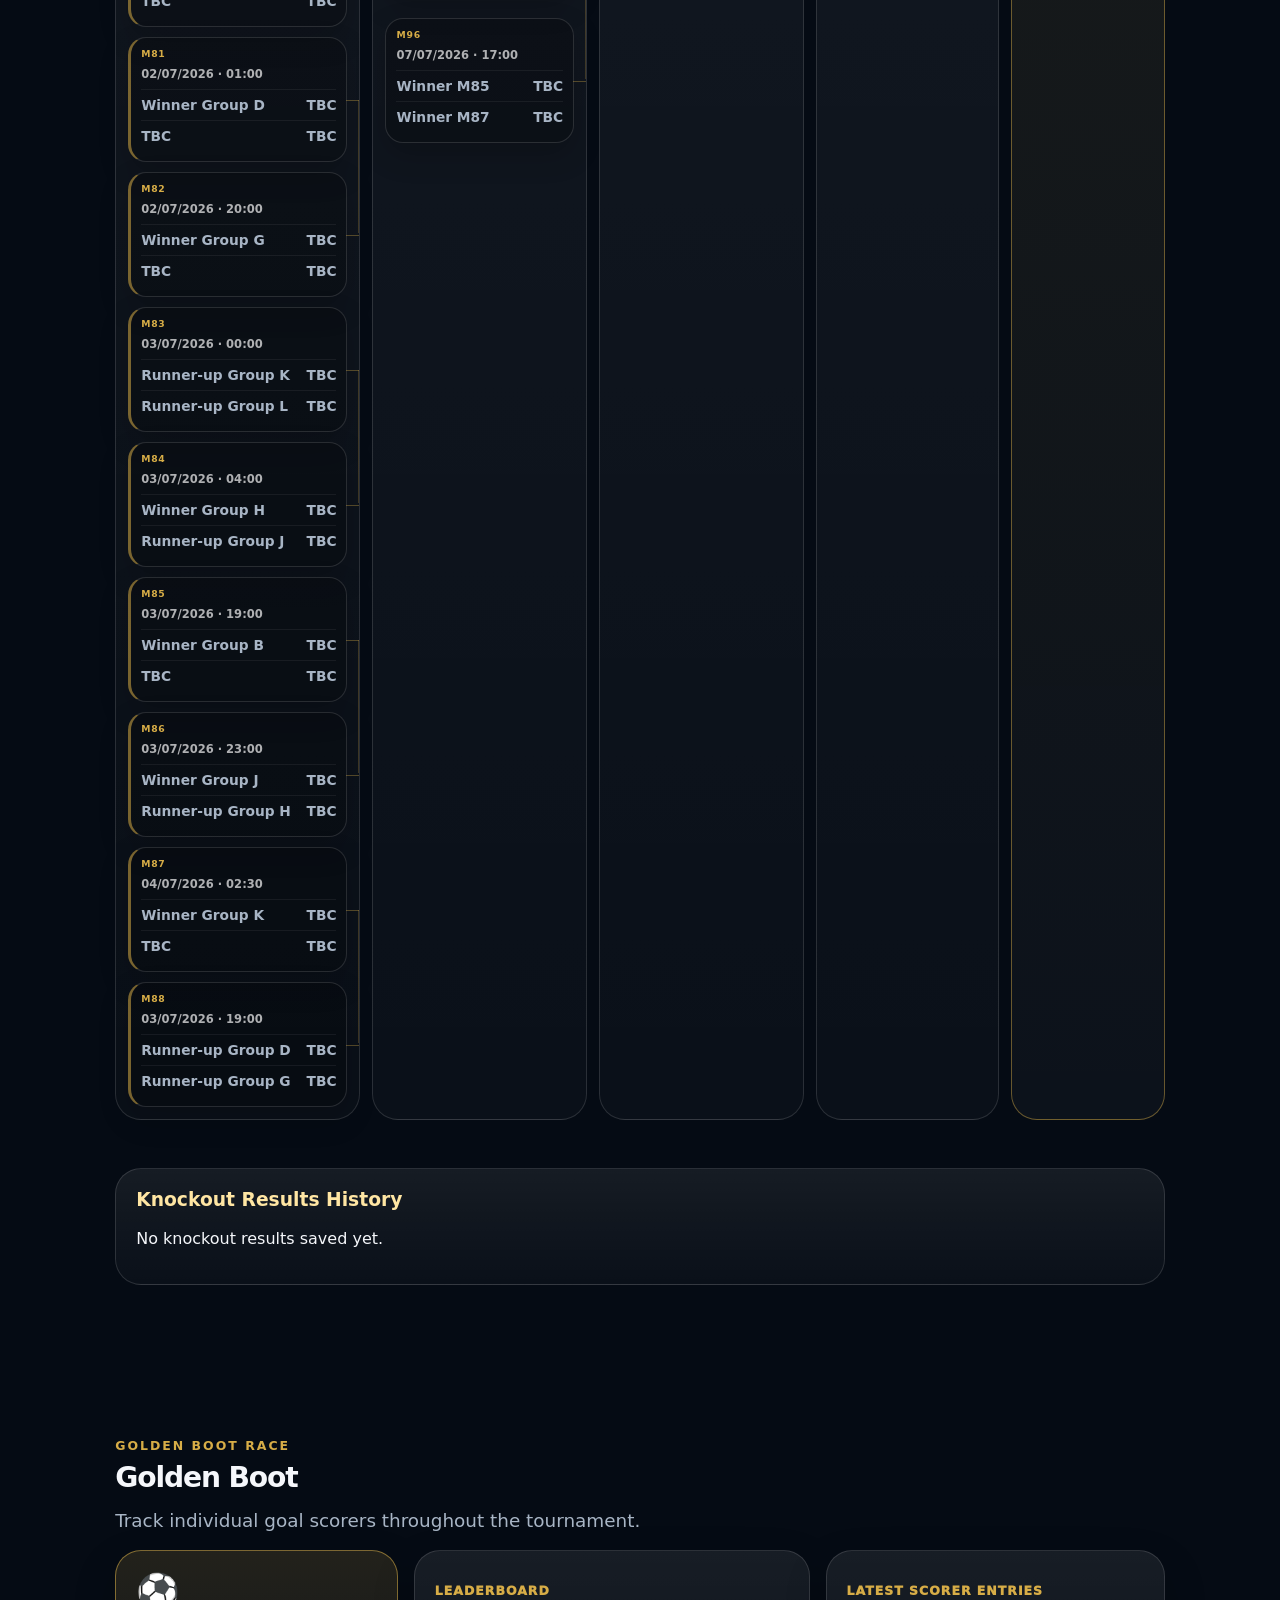
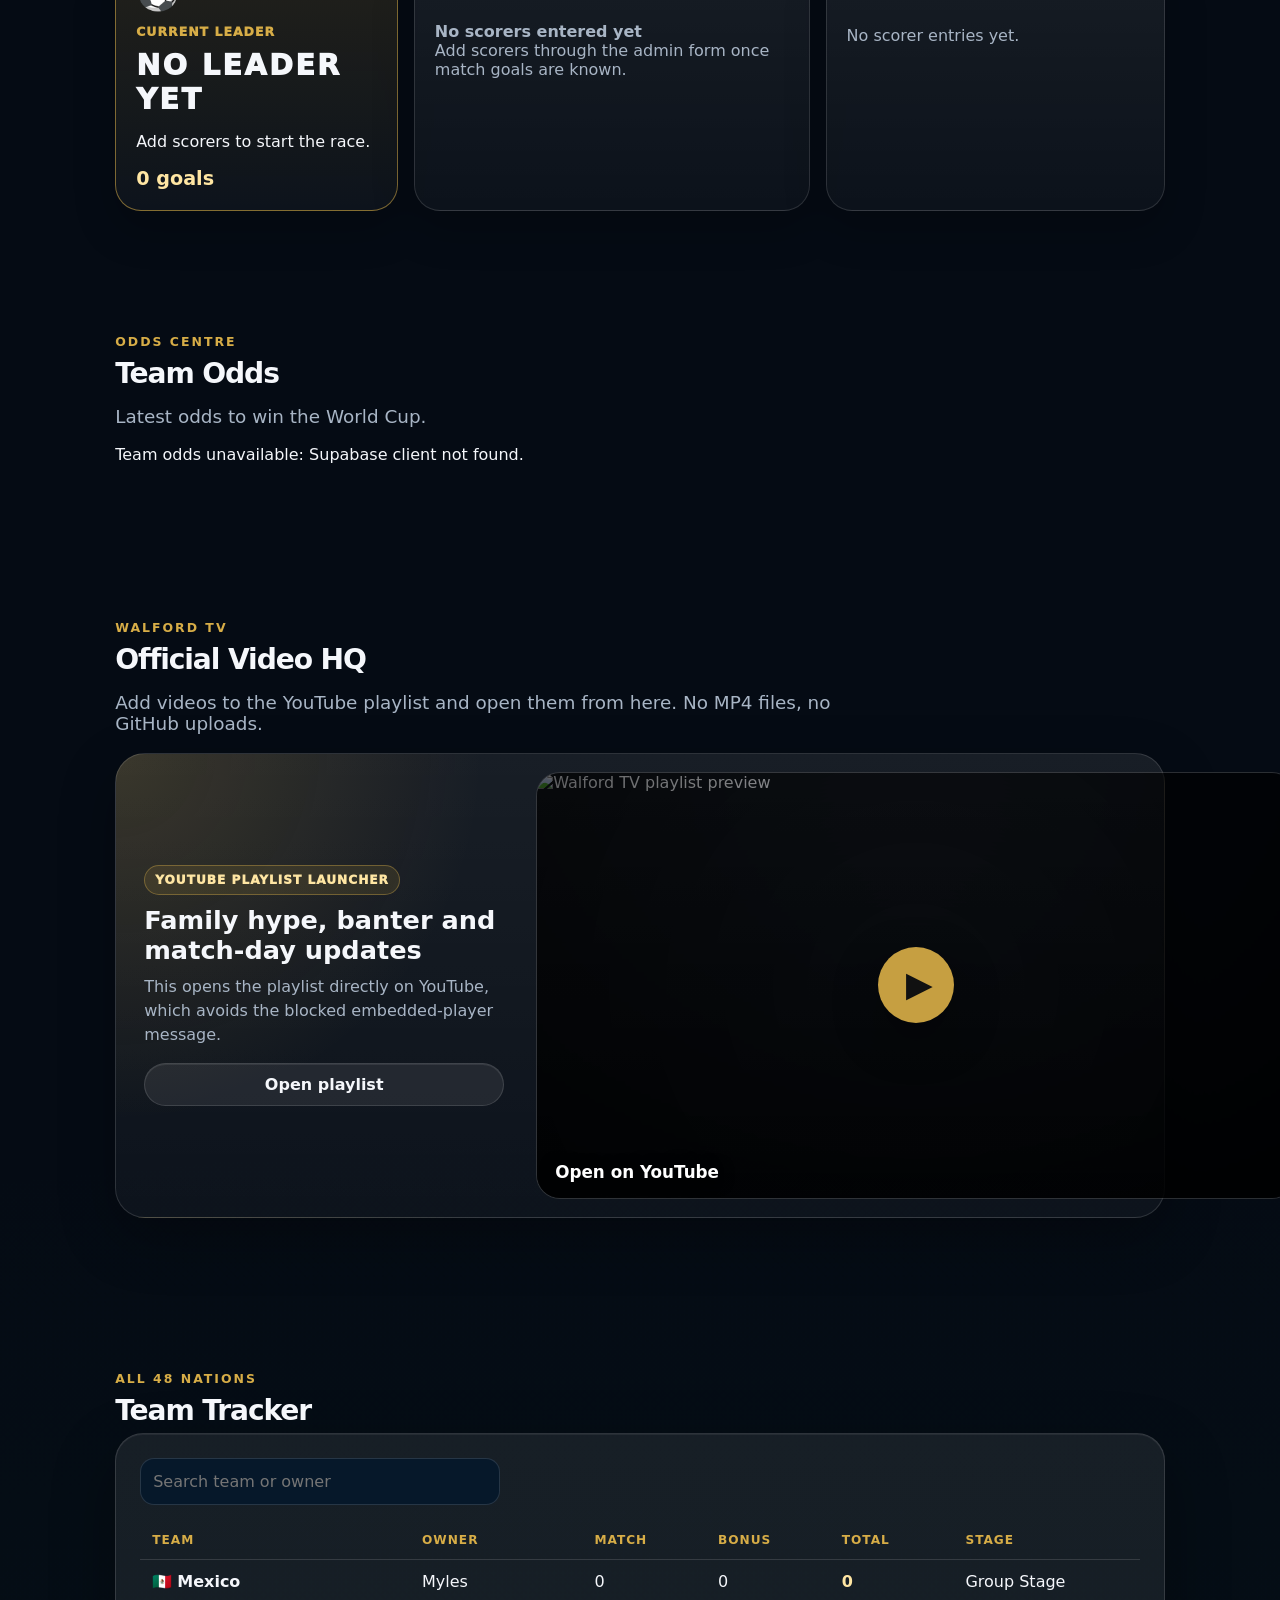
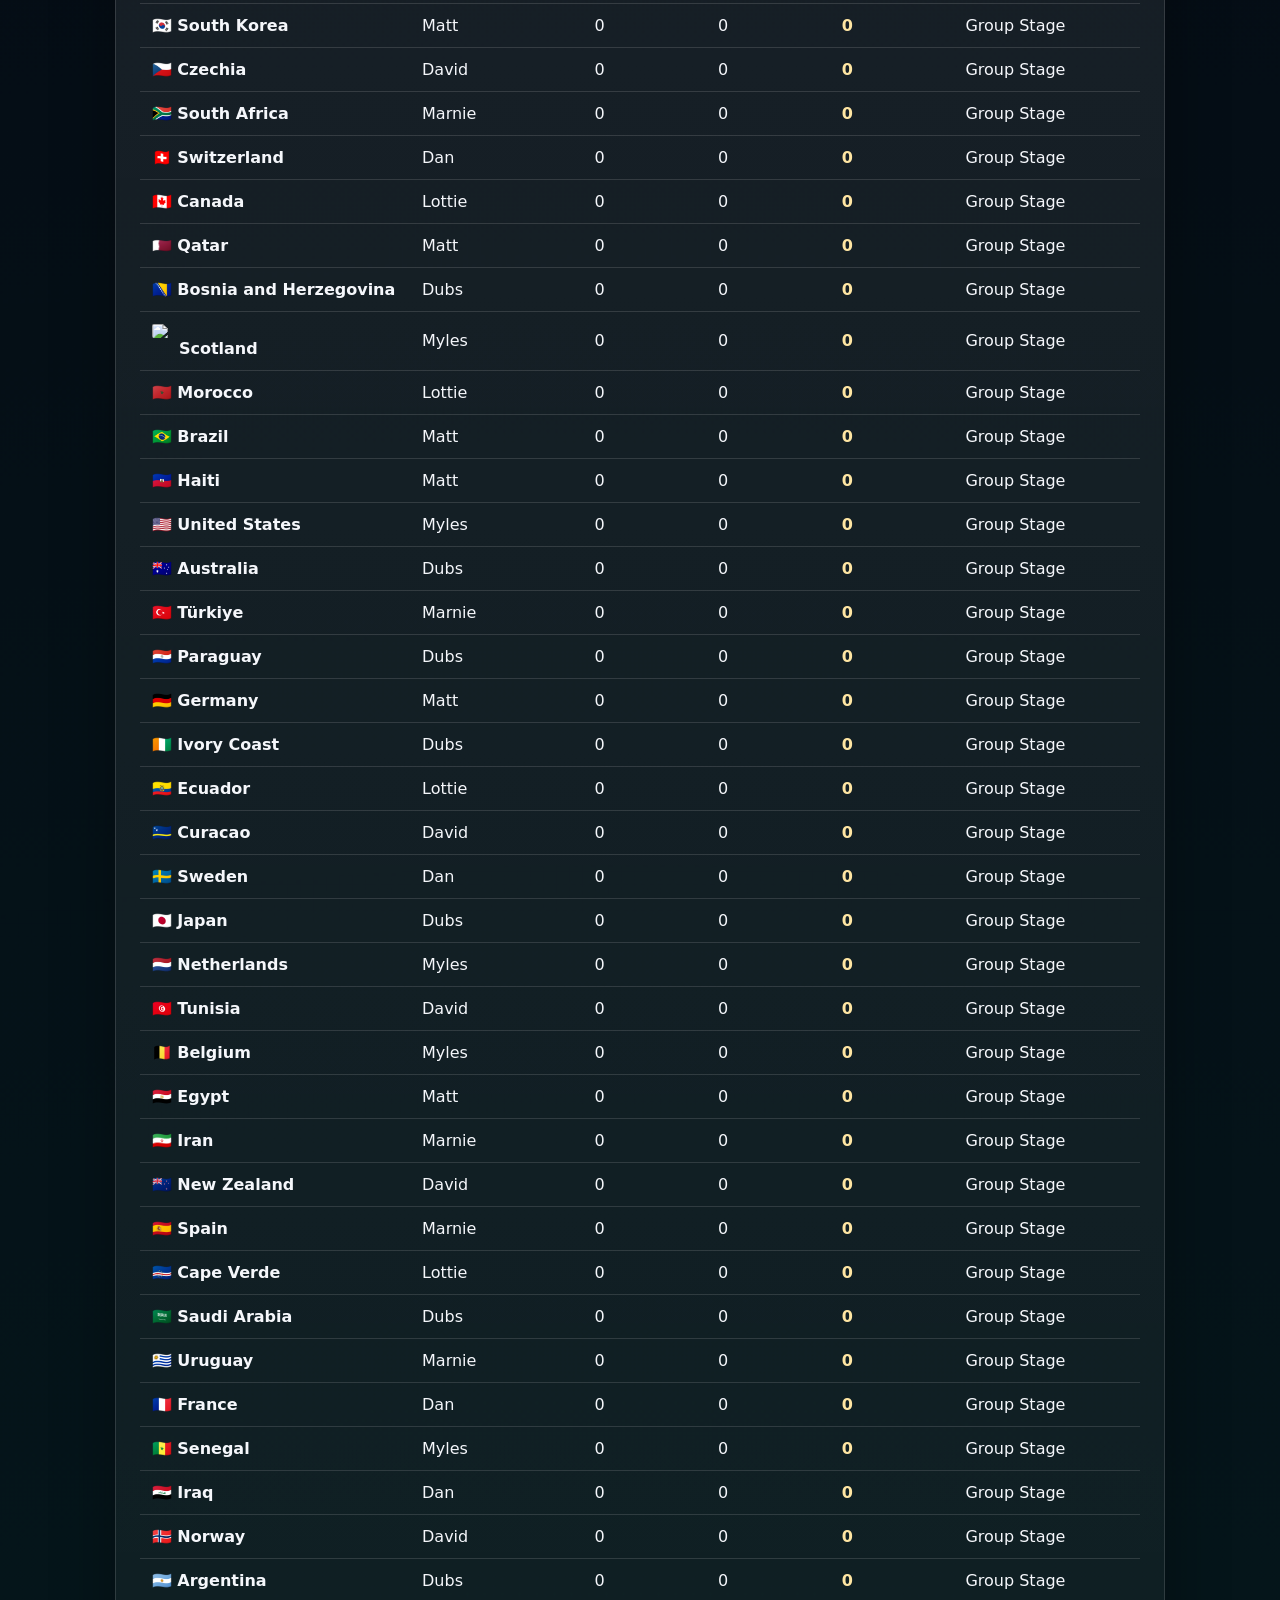
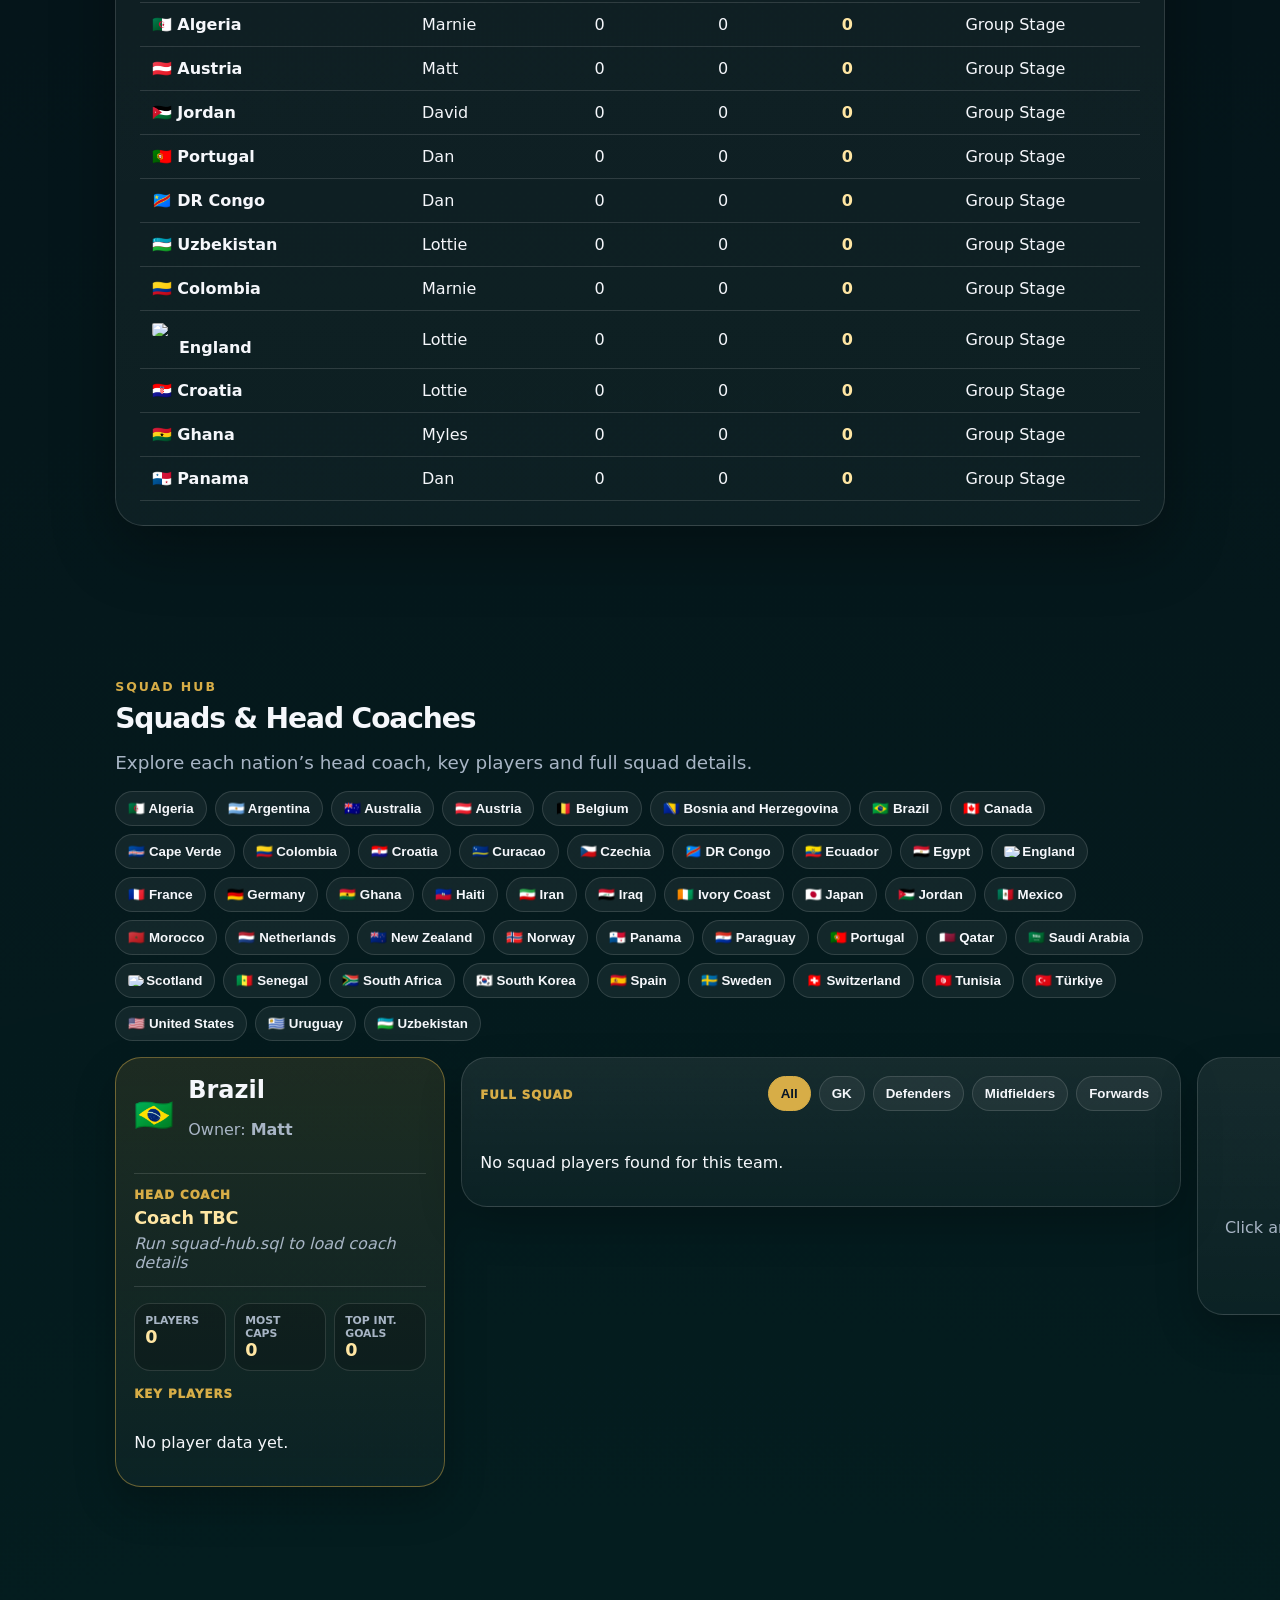
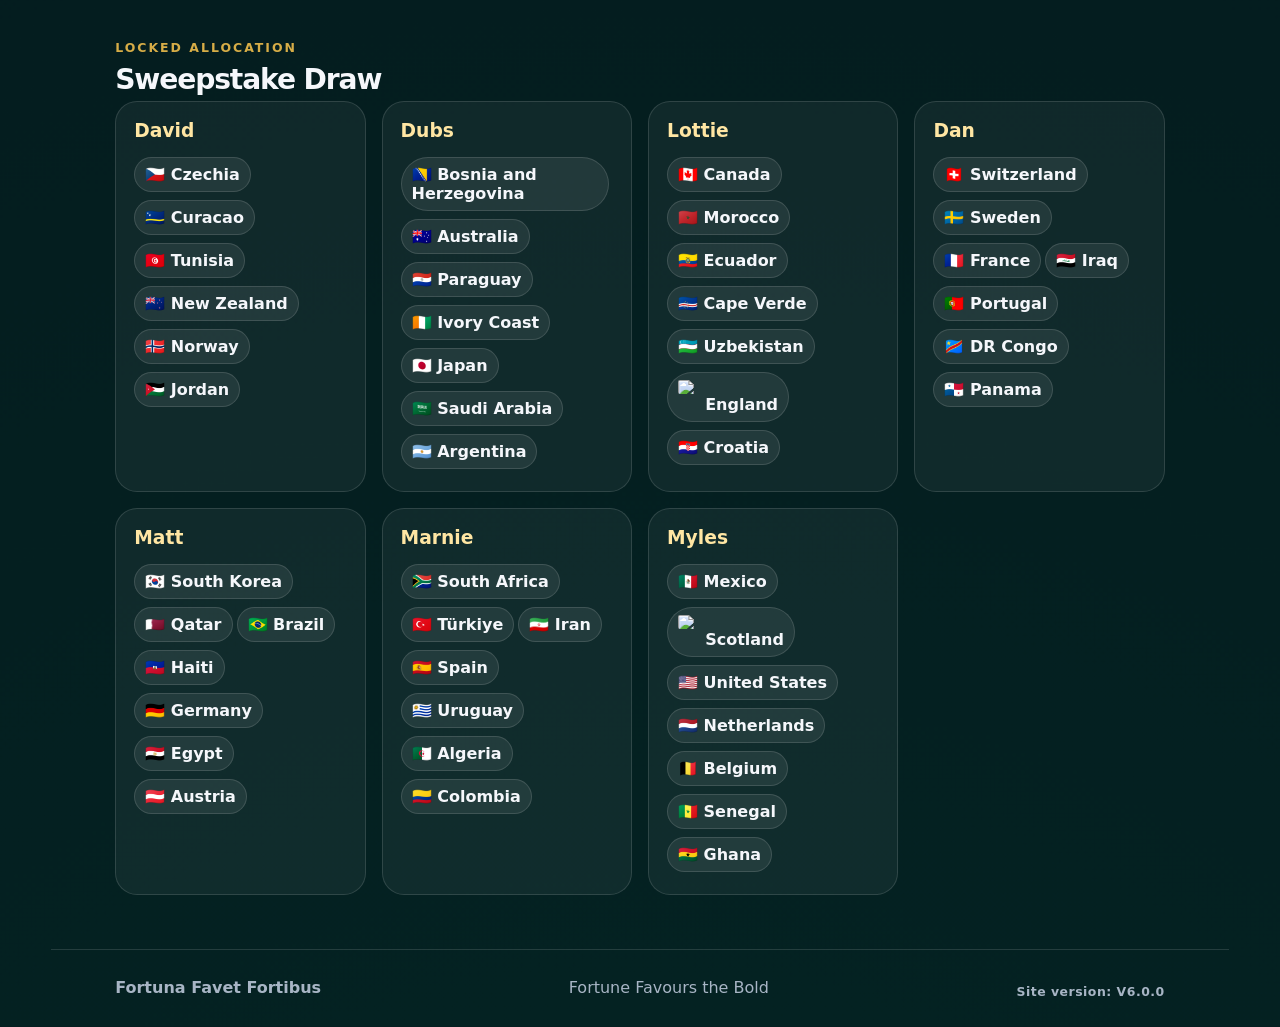
==== commit 1ebc551e: "Add World Cup and syndicate winners" ====
--- a/index.html
+++ b/index.html
@@ -526,7 +526,7 @@
   <script src="assets/js/core/storage.js?v=6.0.0"></script>
   <script src="assets/js/core/startup.js?v=6.0.0"></script>
   <script src="assets/js/features/banter.js?v=6.0.9"></script>
-  <script src="assets/js/features/banter-gallery-data.js?v=6.0.6"></script>
+  <script src="assets/js/features/banter-gallery-data.js?v=6.0.7"></script>
   <script src="assets/js/features/banter-gallery.js?v=6.0.3"></script>
   <script src="assets/js/features/draw.js?v=6.0.1"></script>
   <script src="assets/js/features/today.js?v=6.0.1"></script>
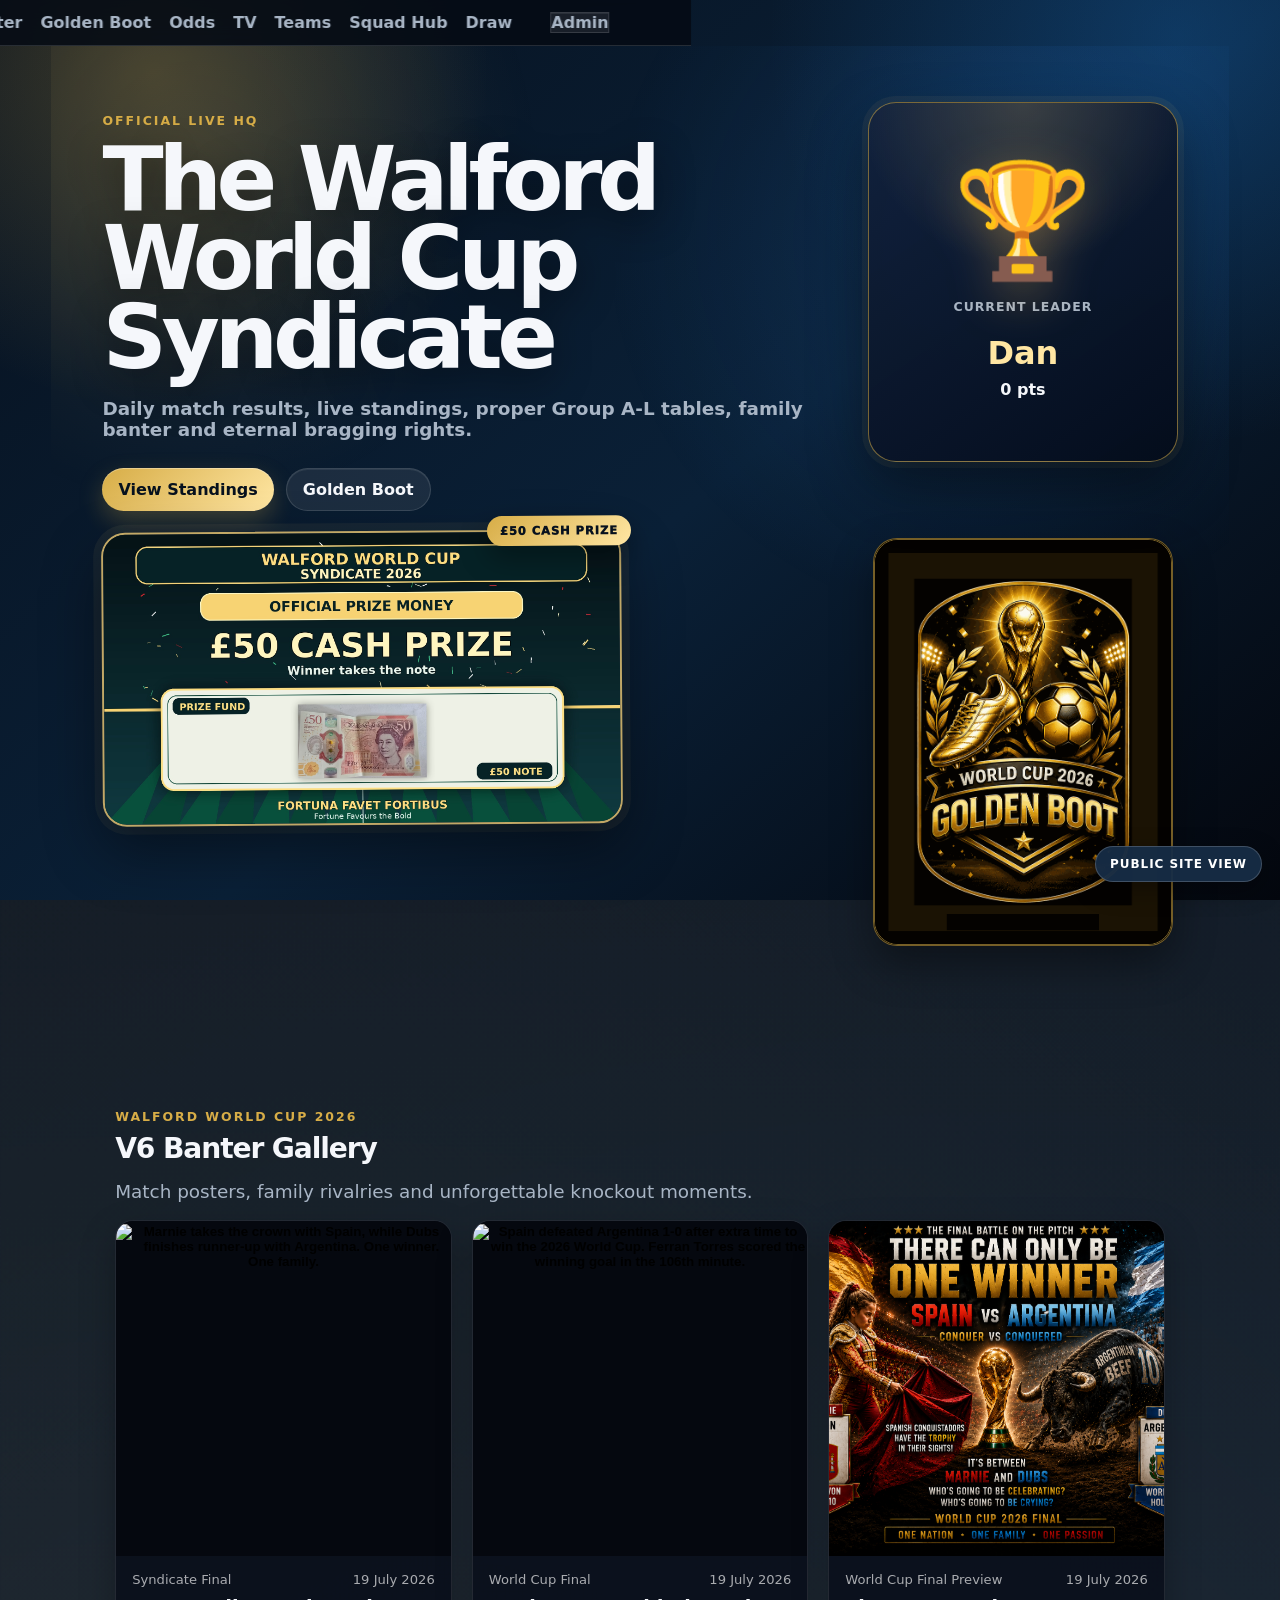
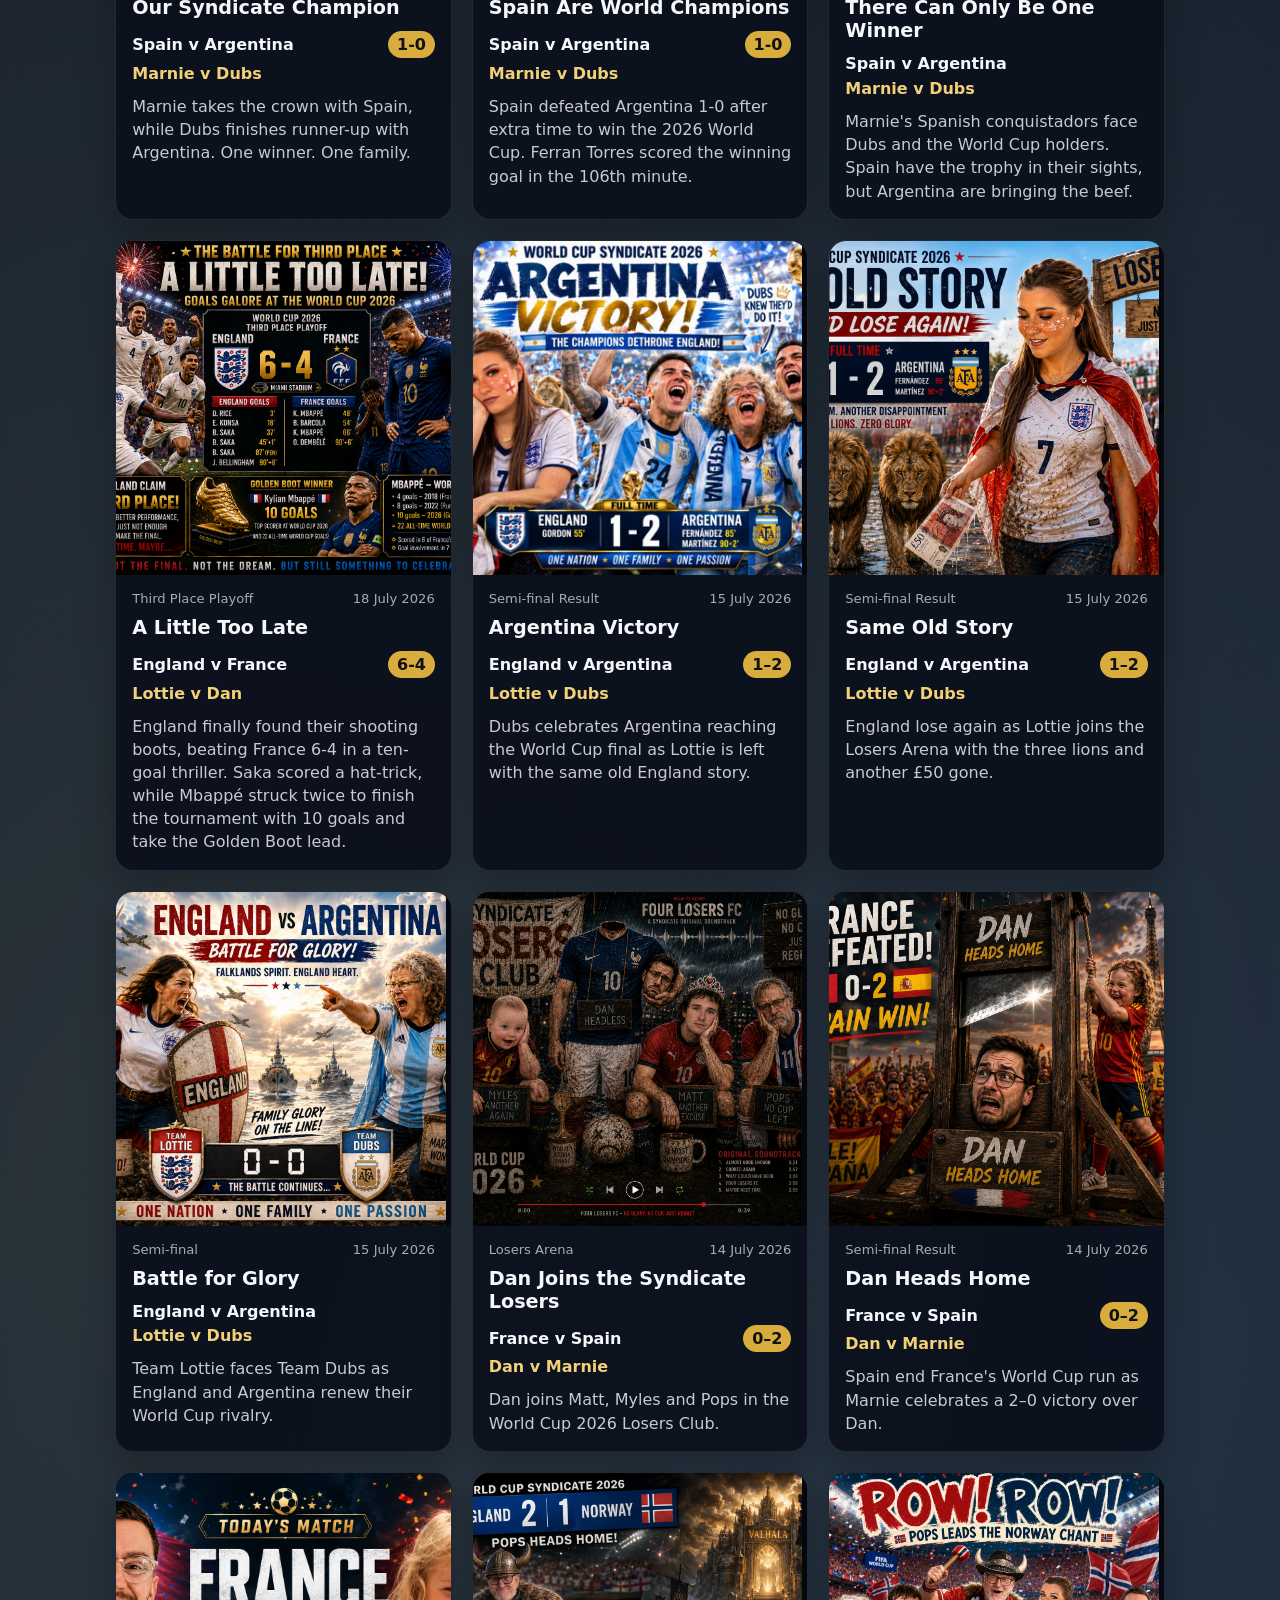
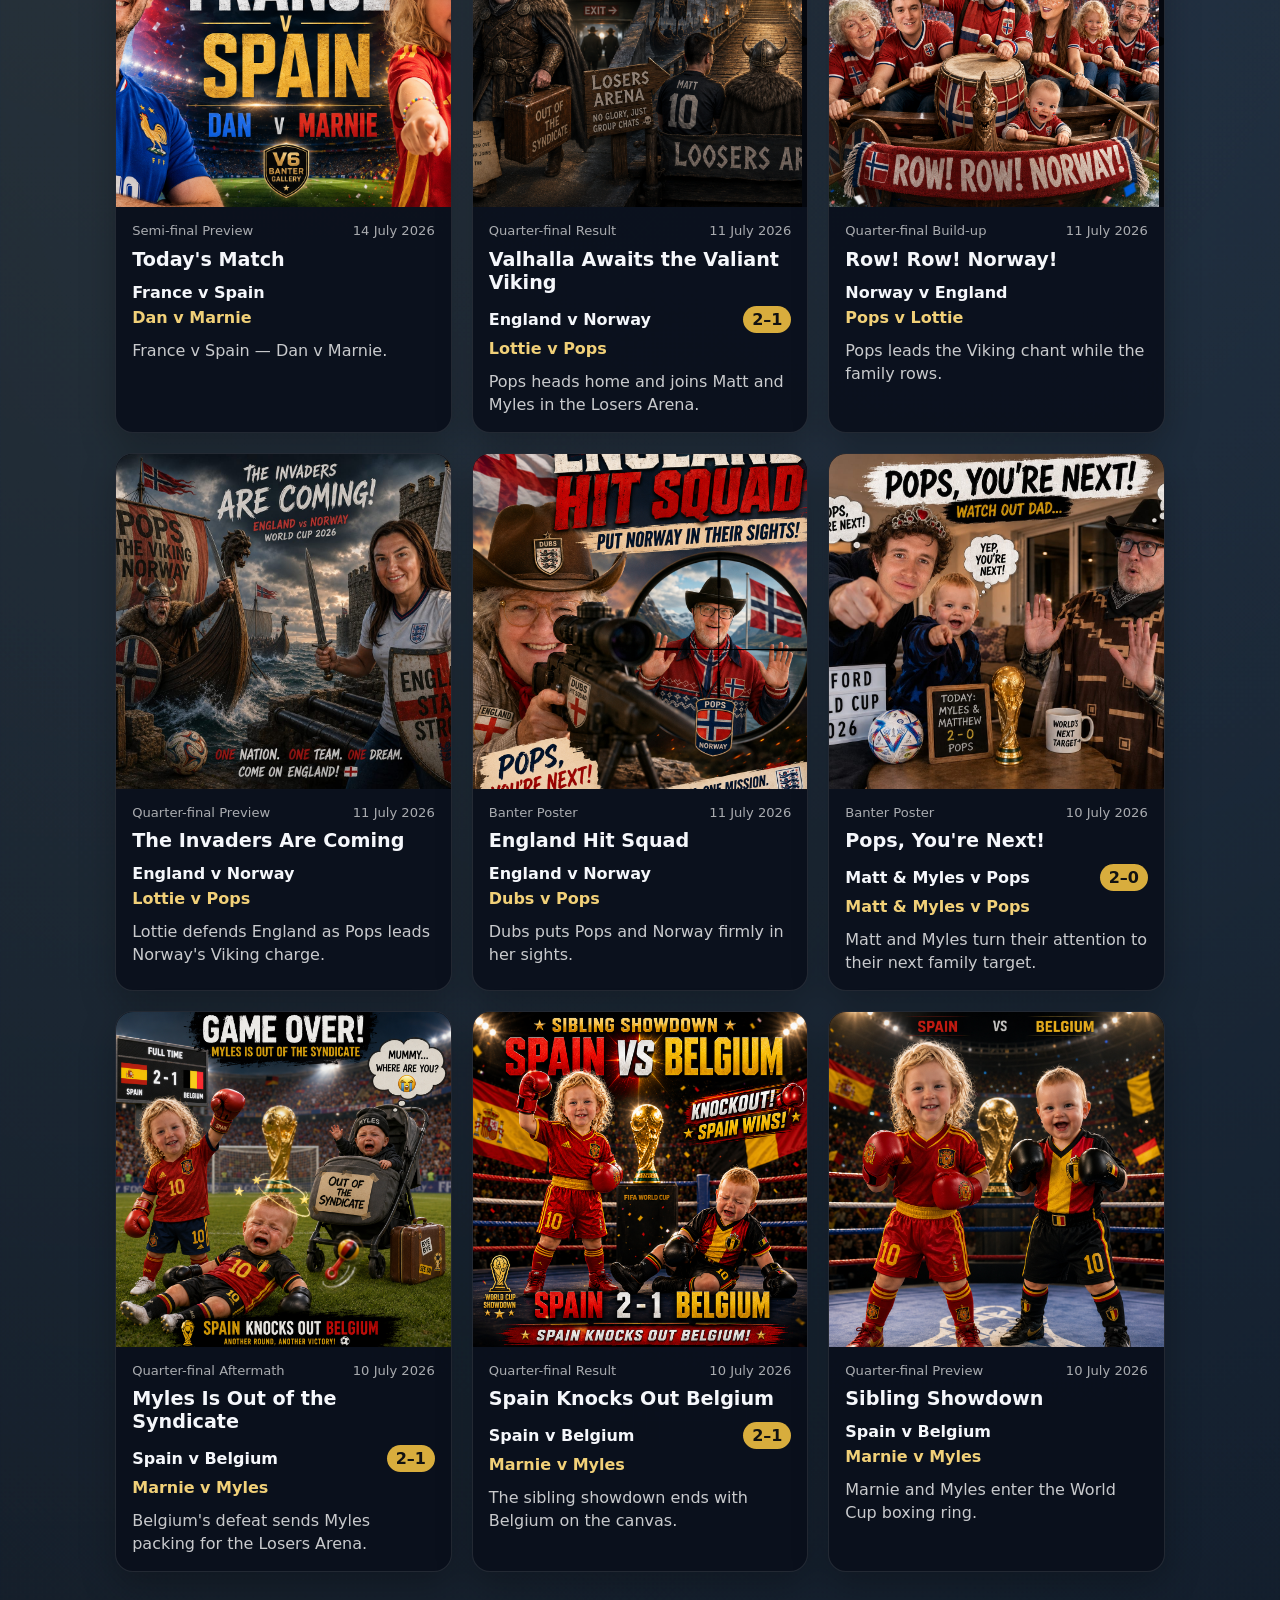
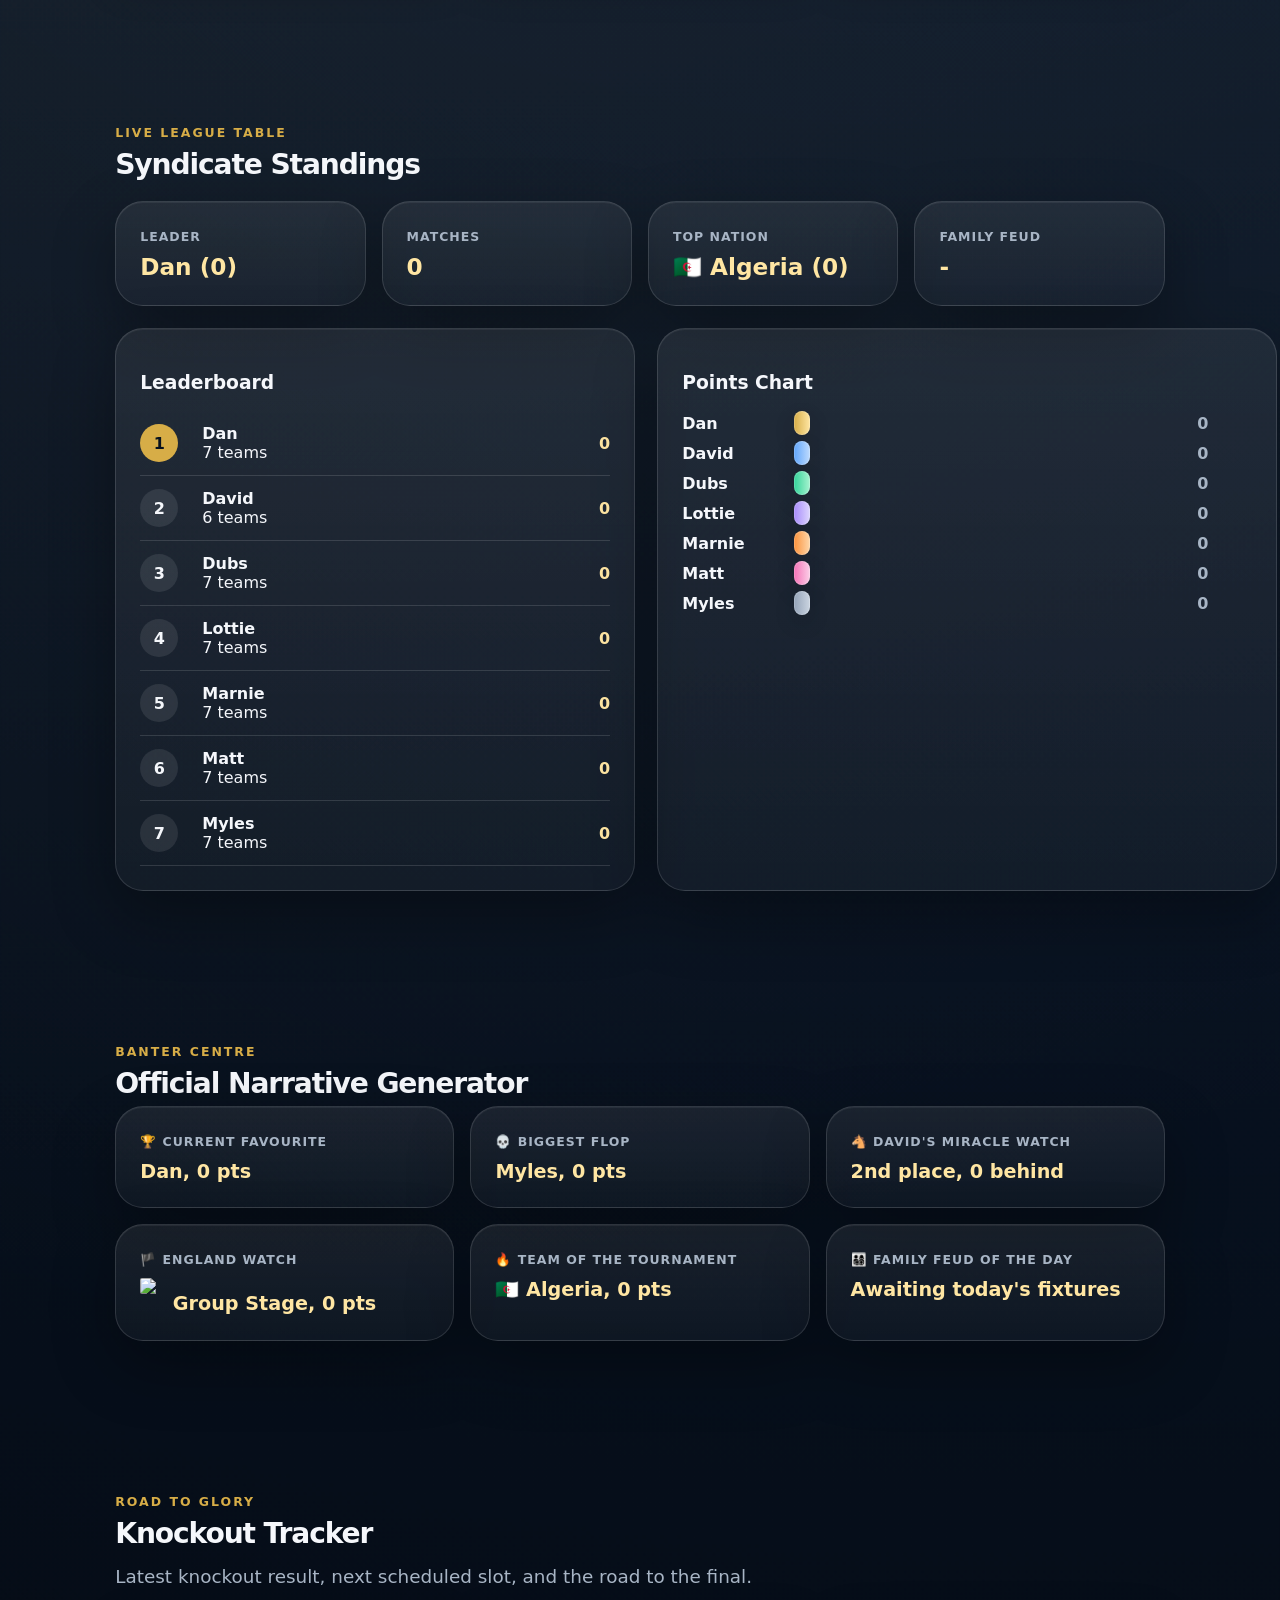
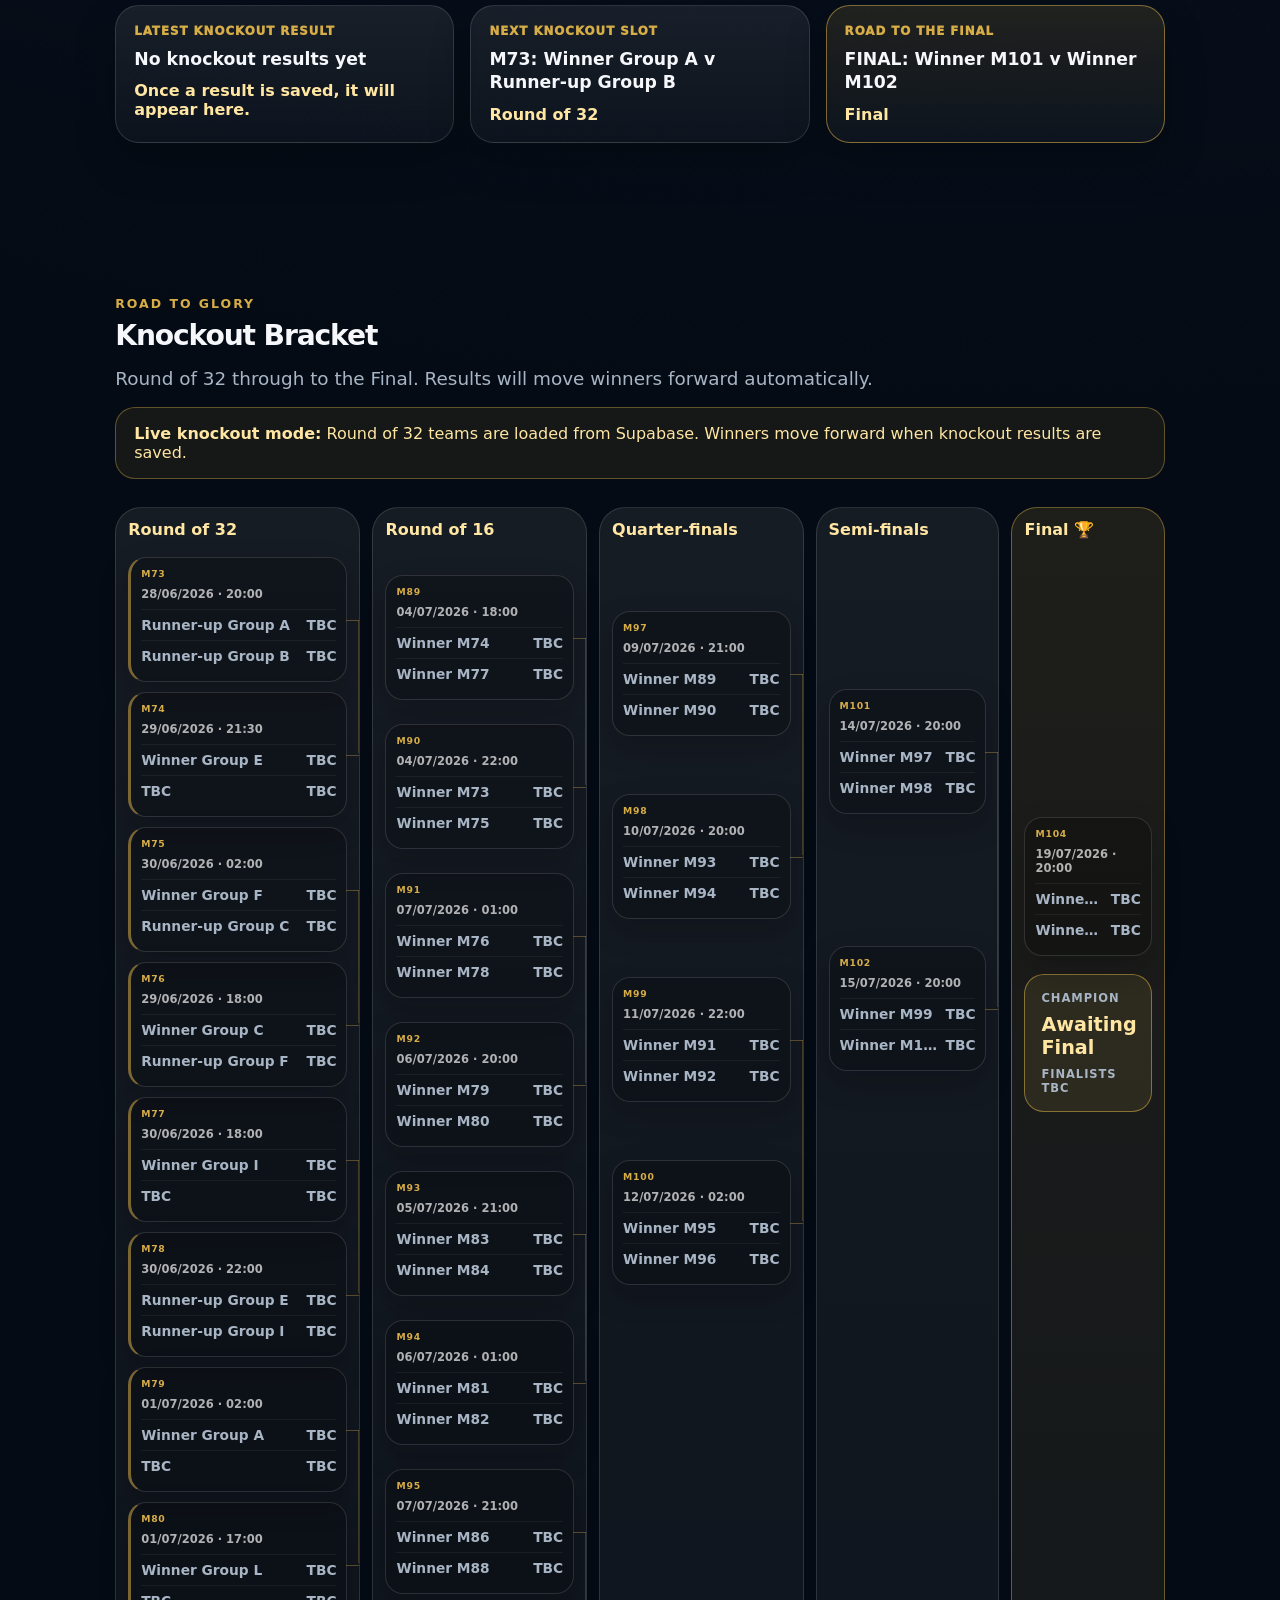
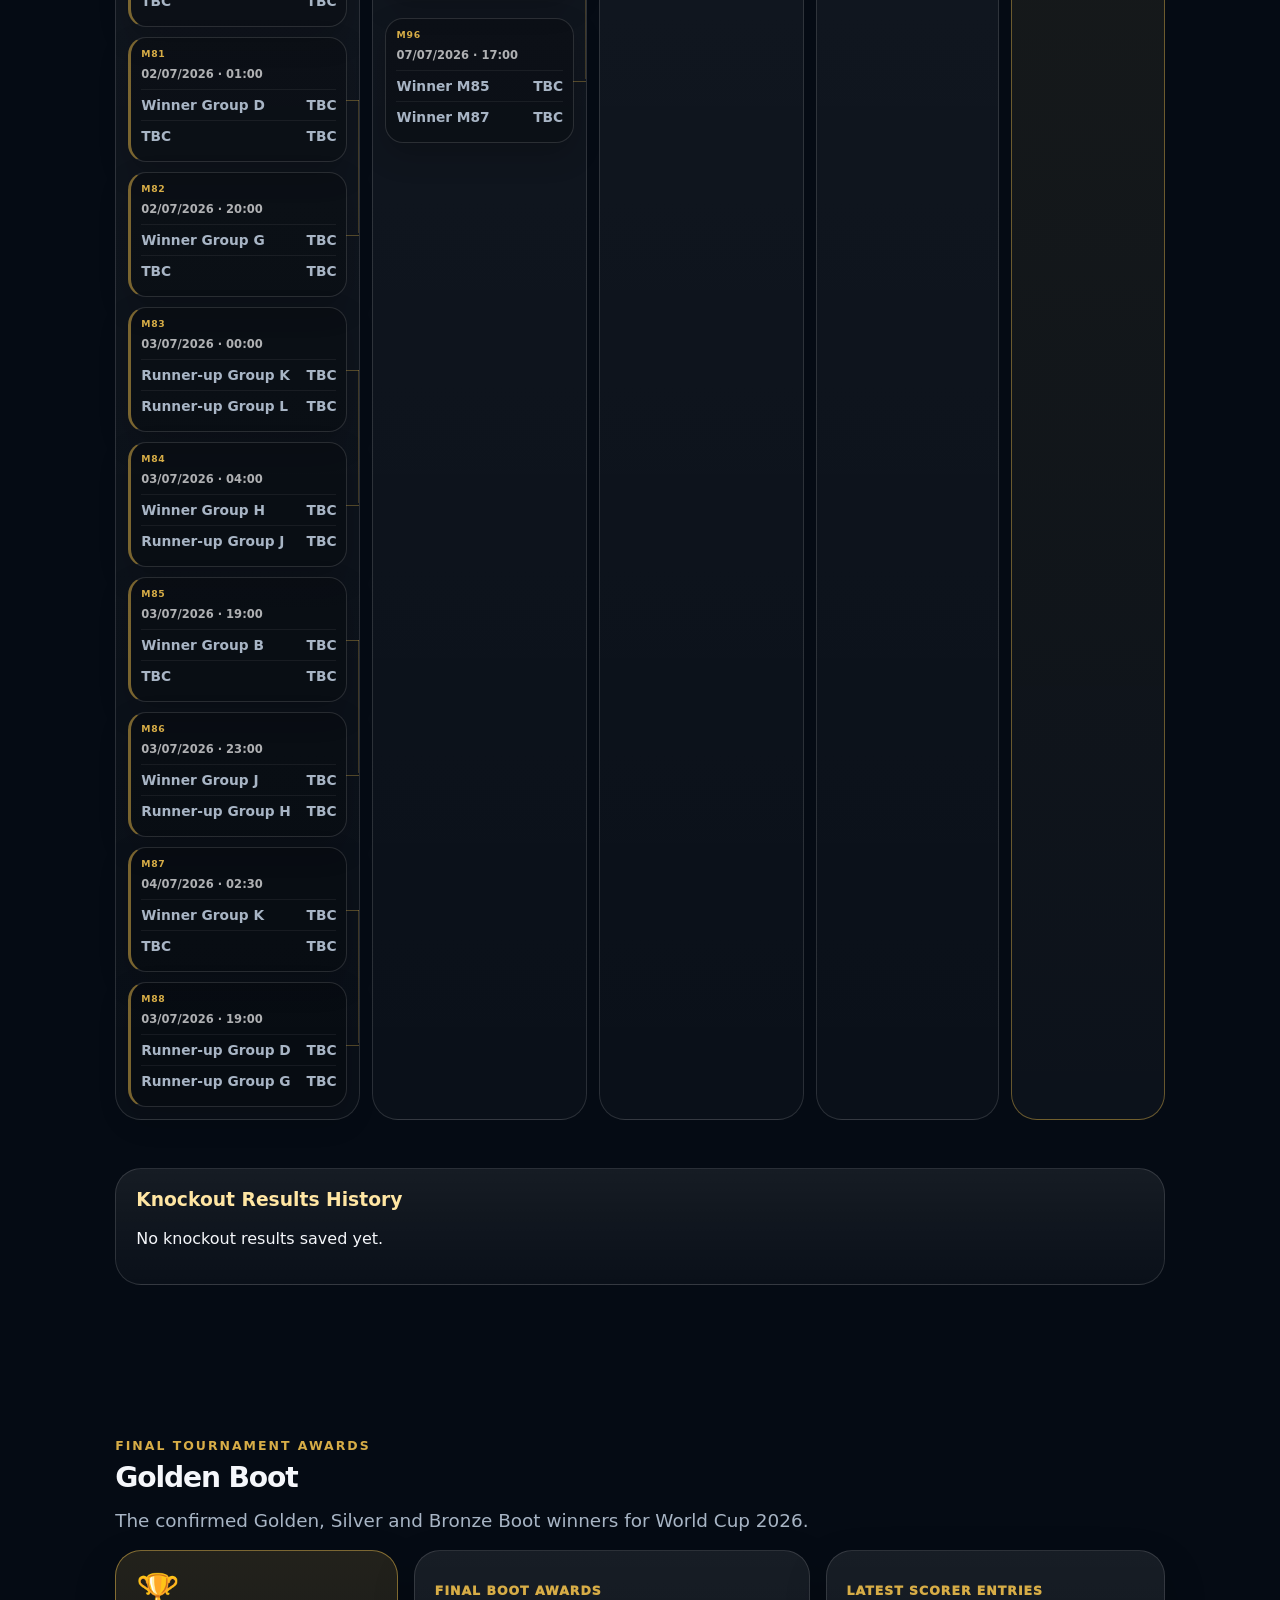
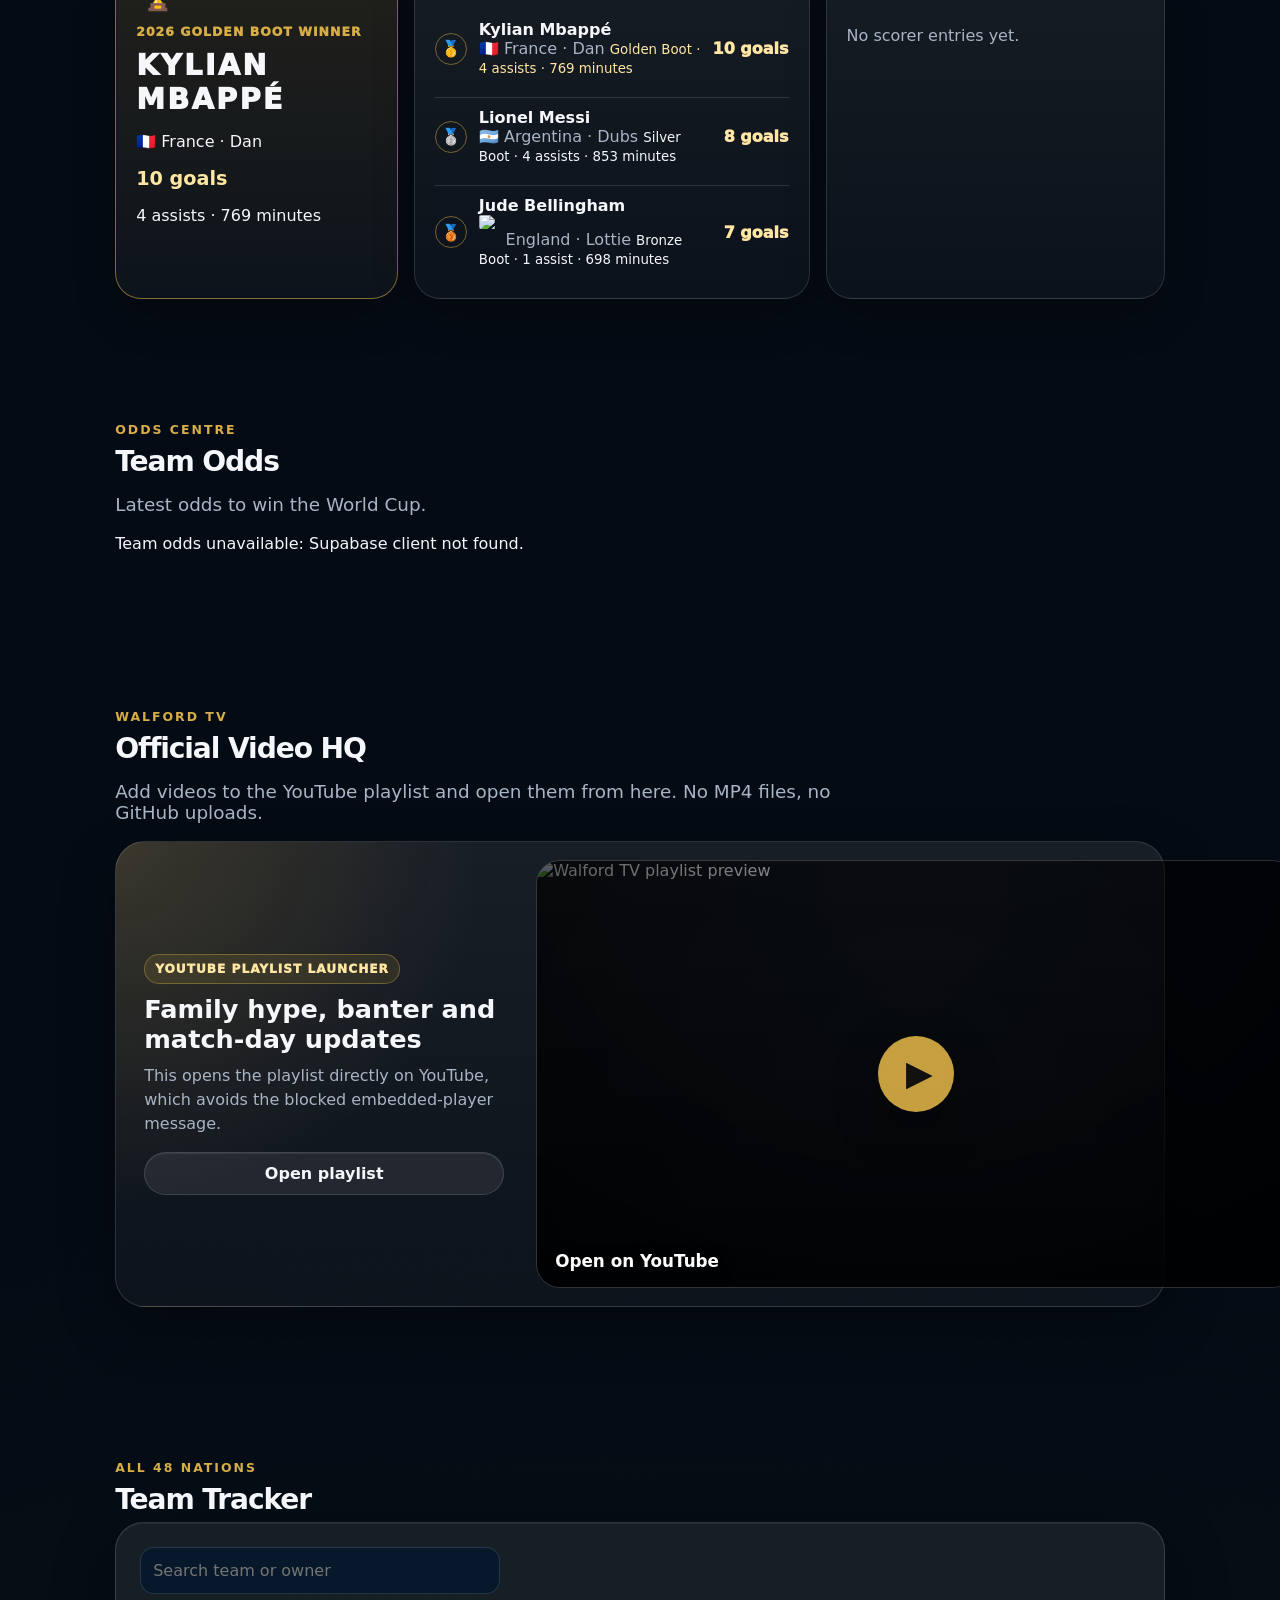
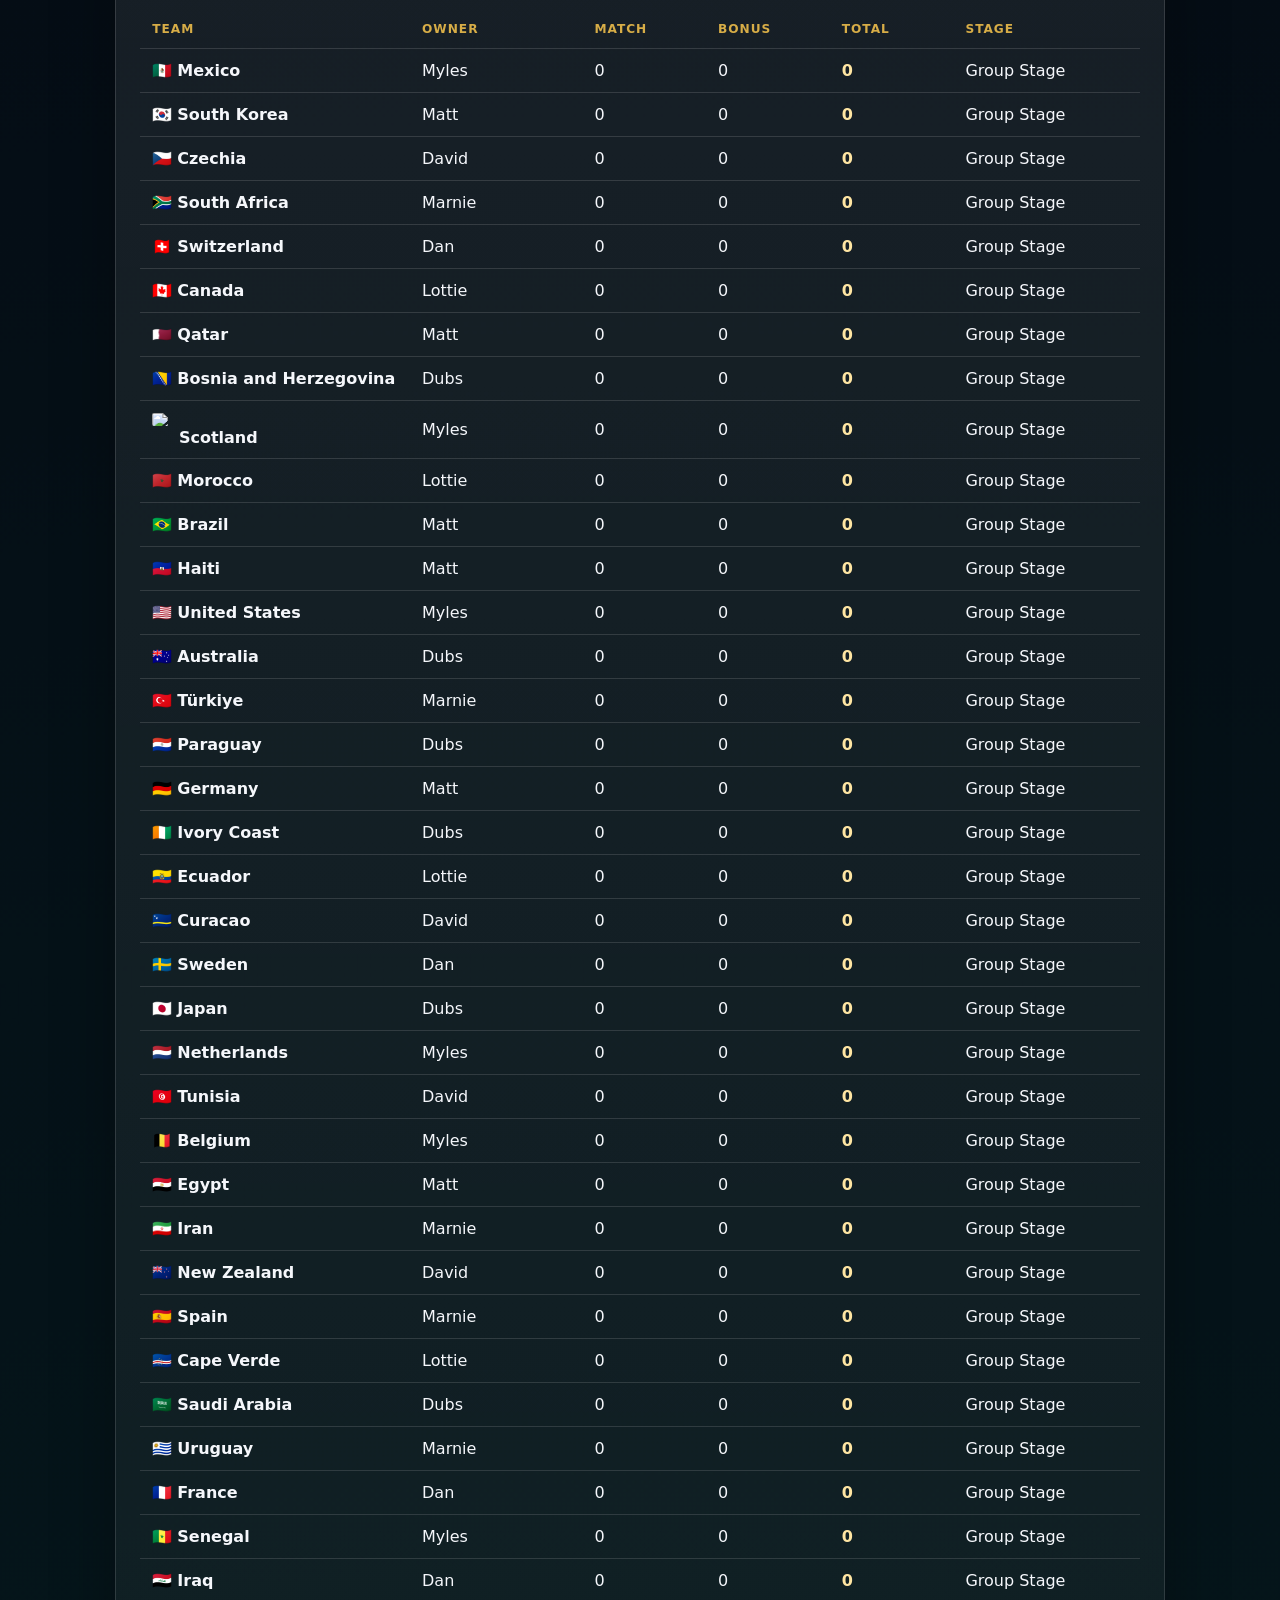
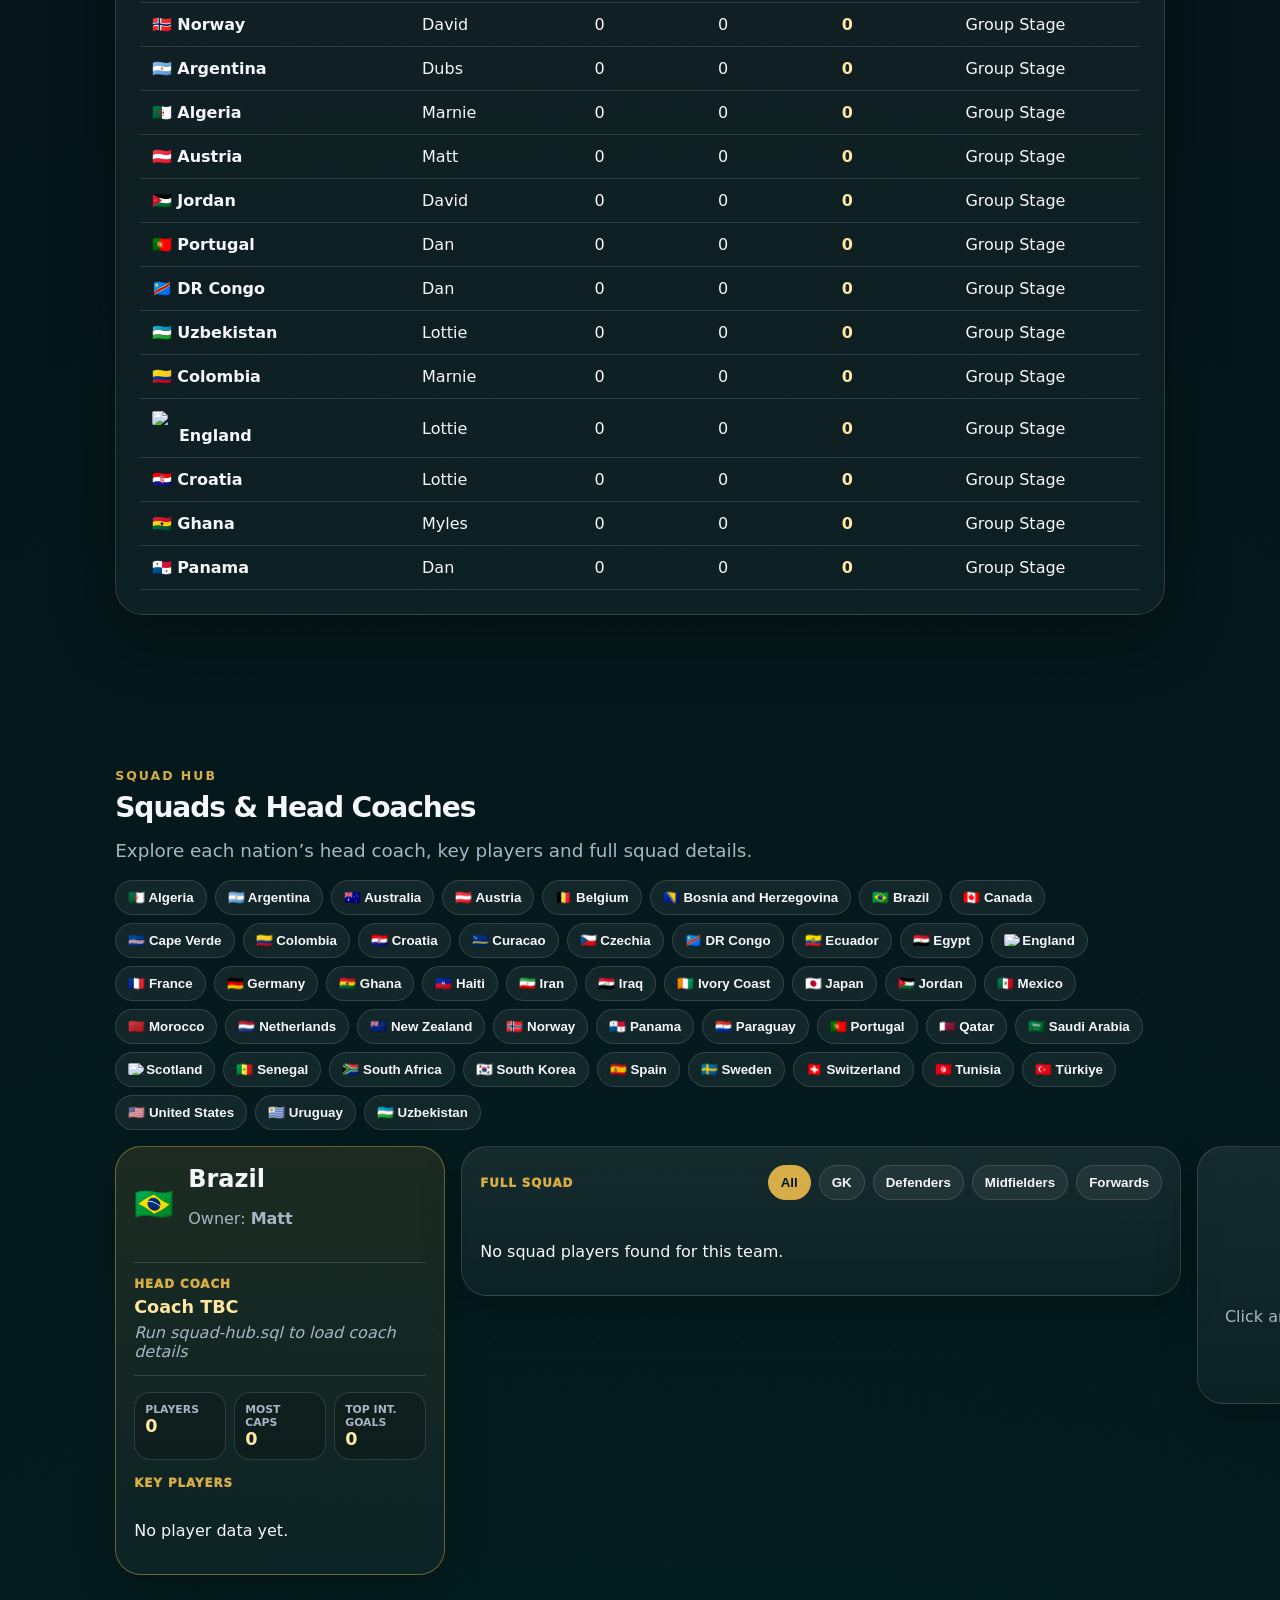
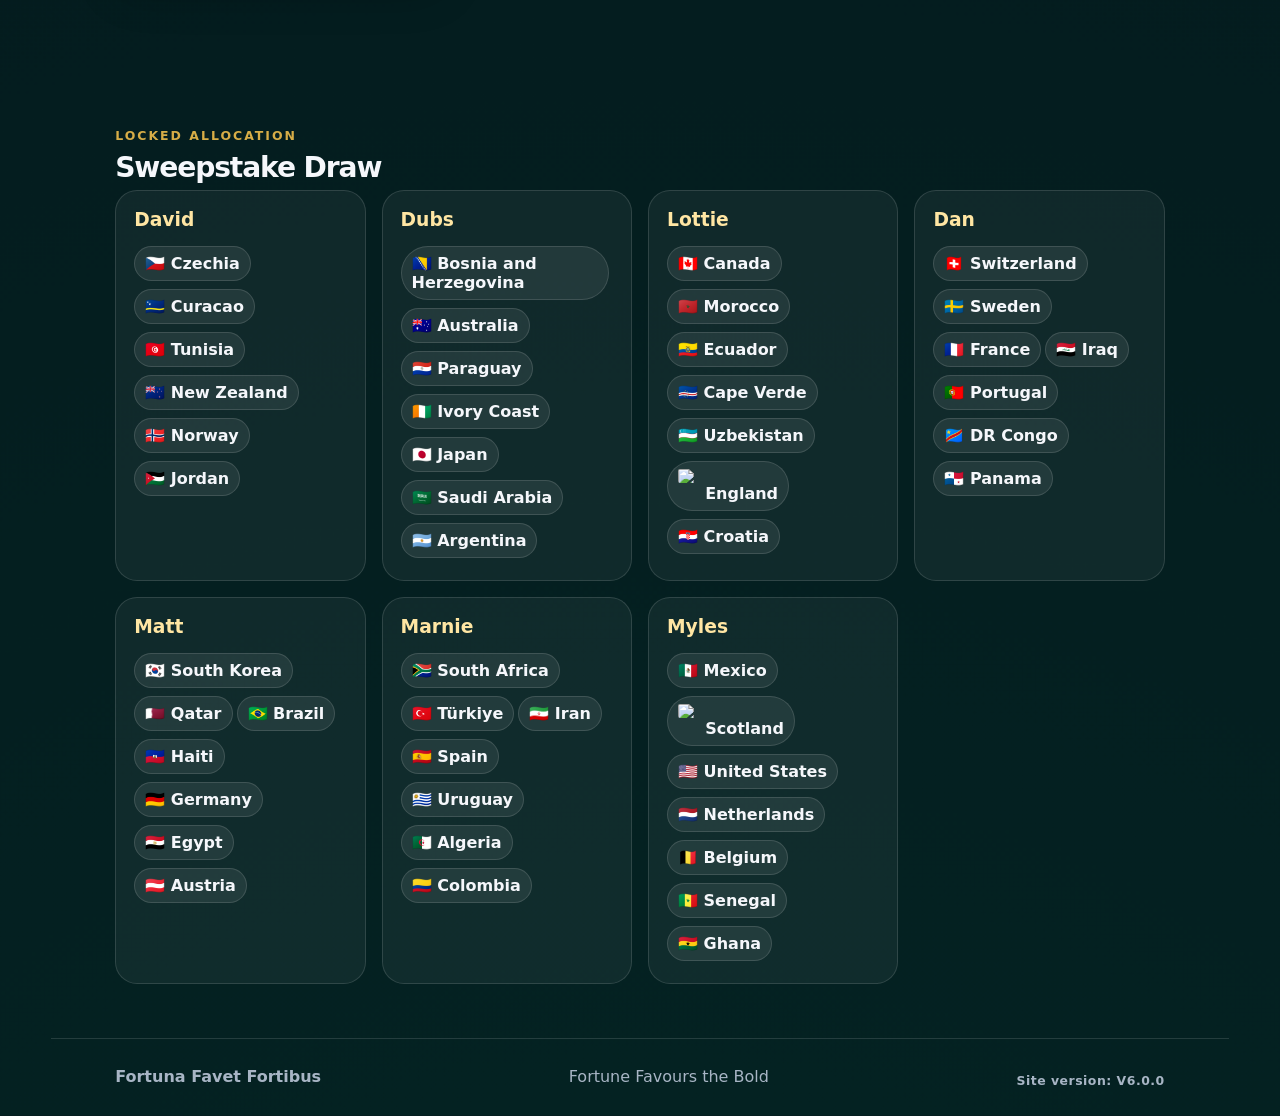
==== commit f1d493bd: "Confirm final Golden Boot awards" ====
--- a/index.html
+++ b/index.html
@@ -547,7 +547,7 @@
   </script>
   <script src="knockout-banter.js?v=1.0.4">
   </script>
-   <script src="golden-boot.js?v=5.8.53">
+   <script src="golden-boot.js?v=5.8.54">
   </script>
   <script src="squad-hub.js?v=5.8.7">
   </script>
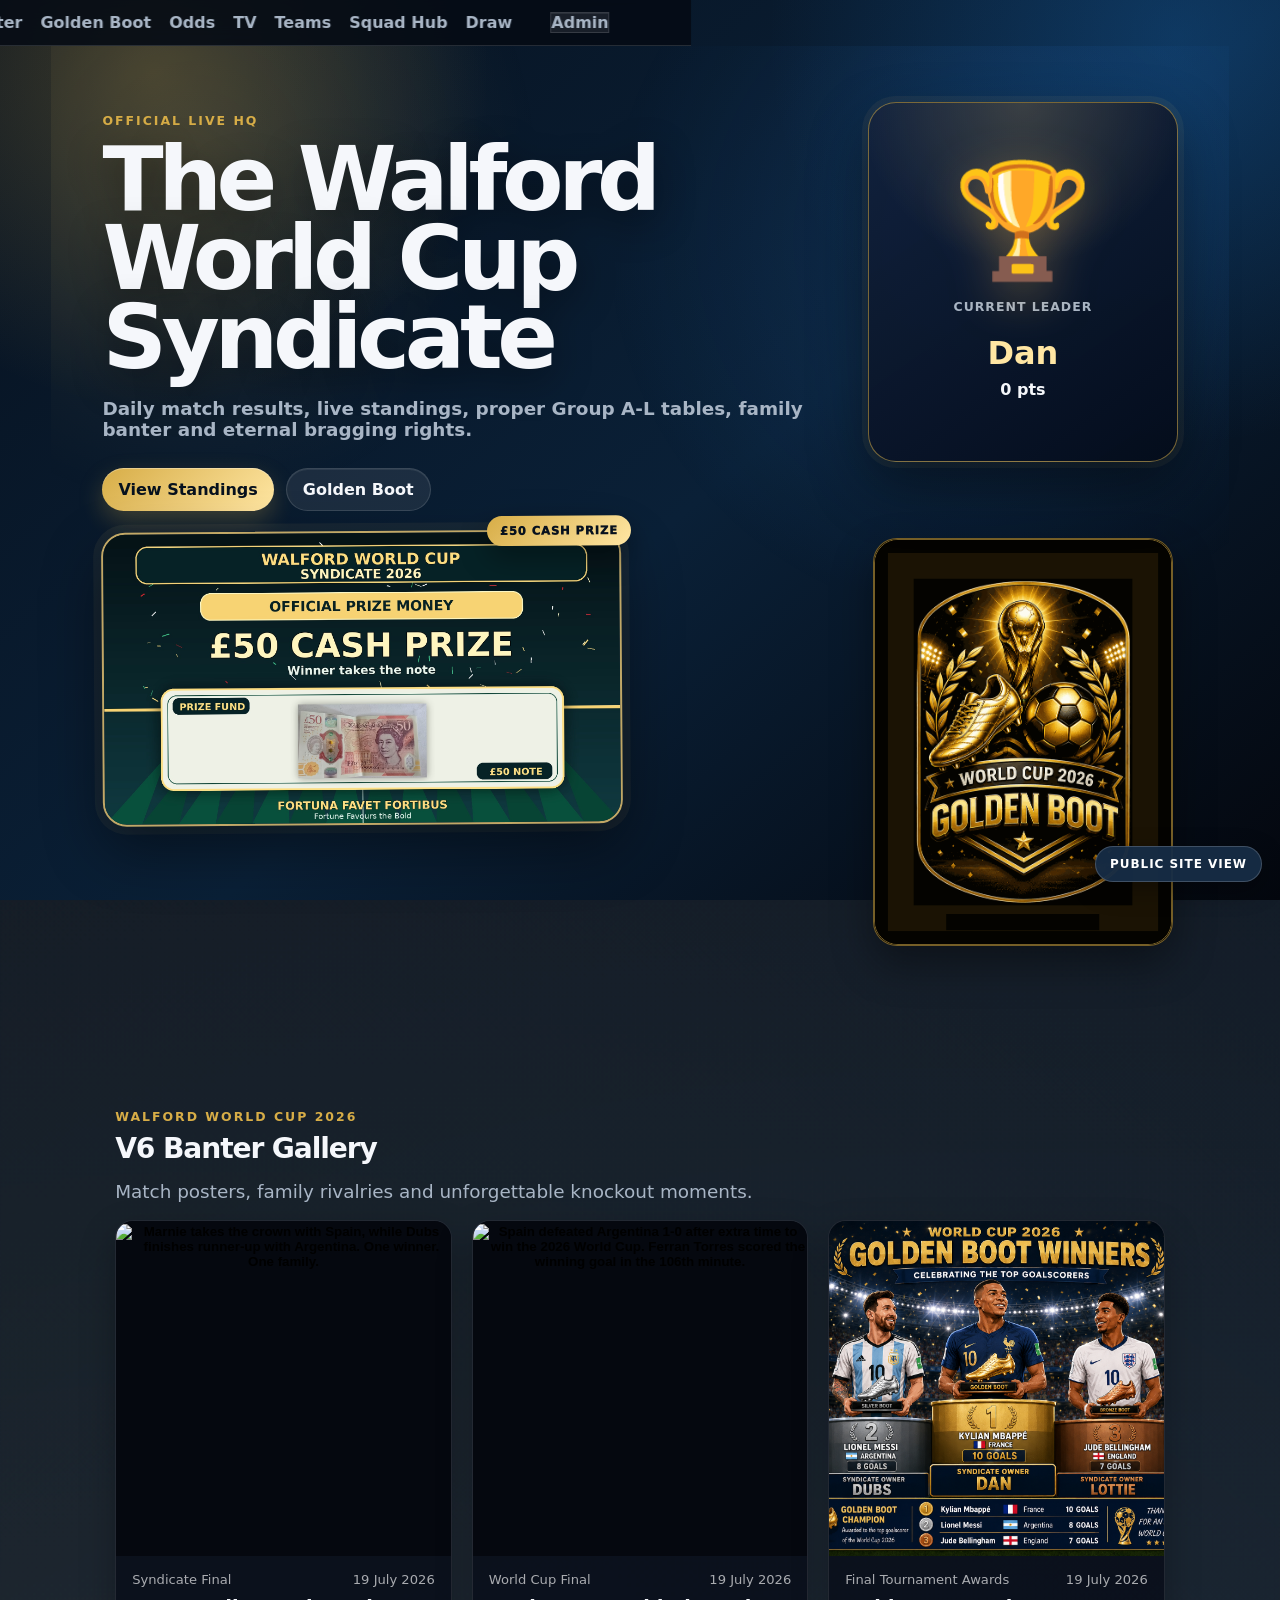
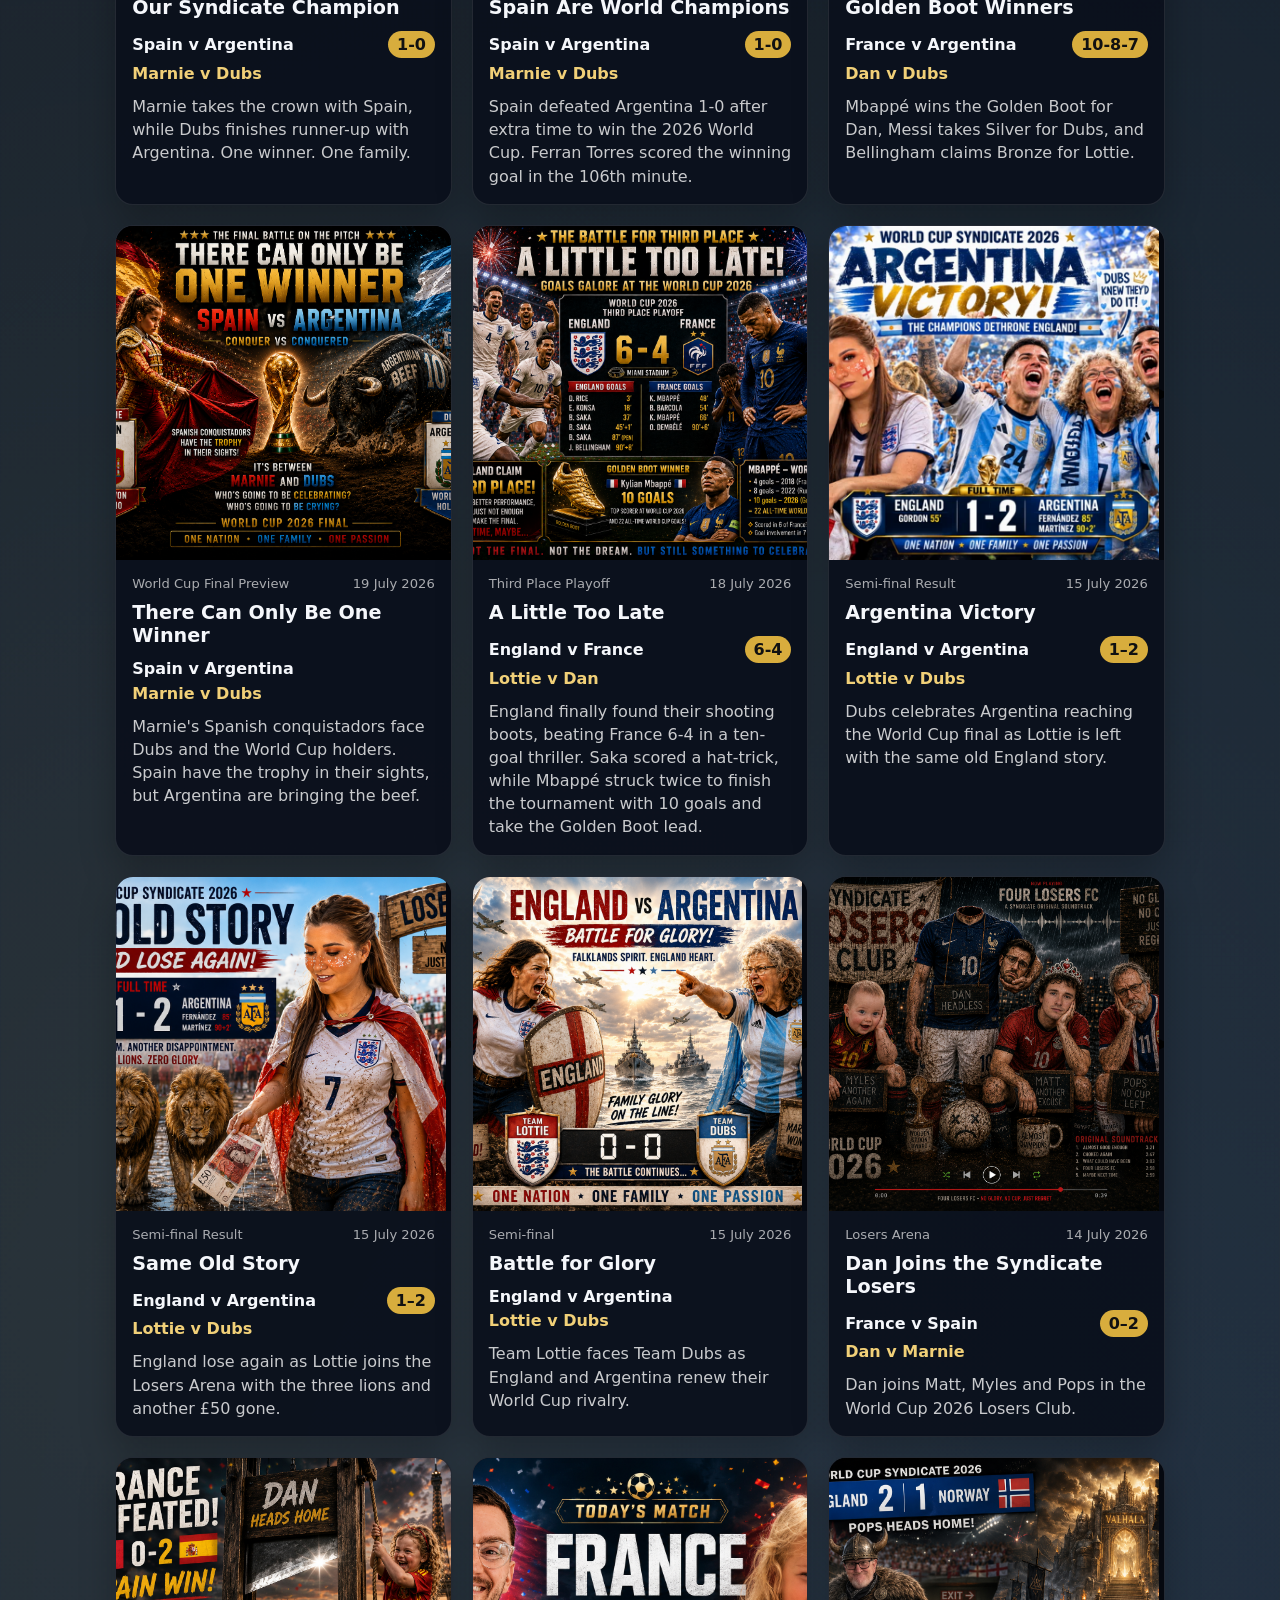
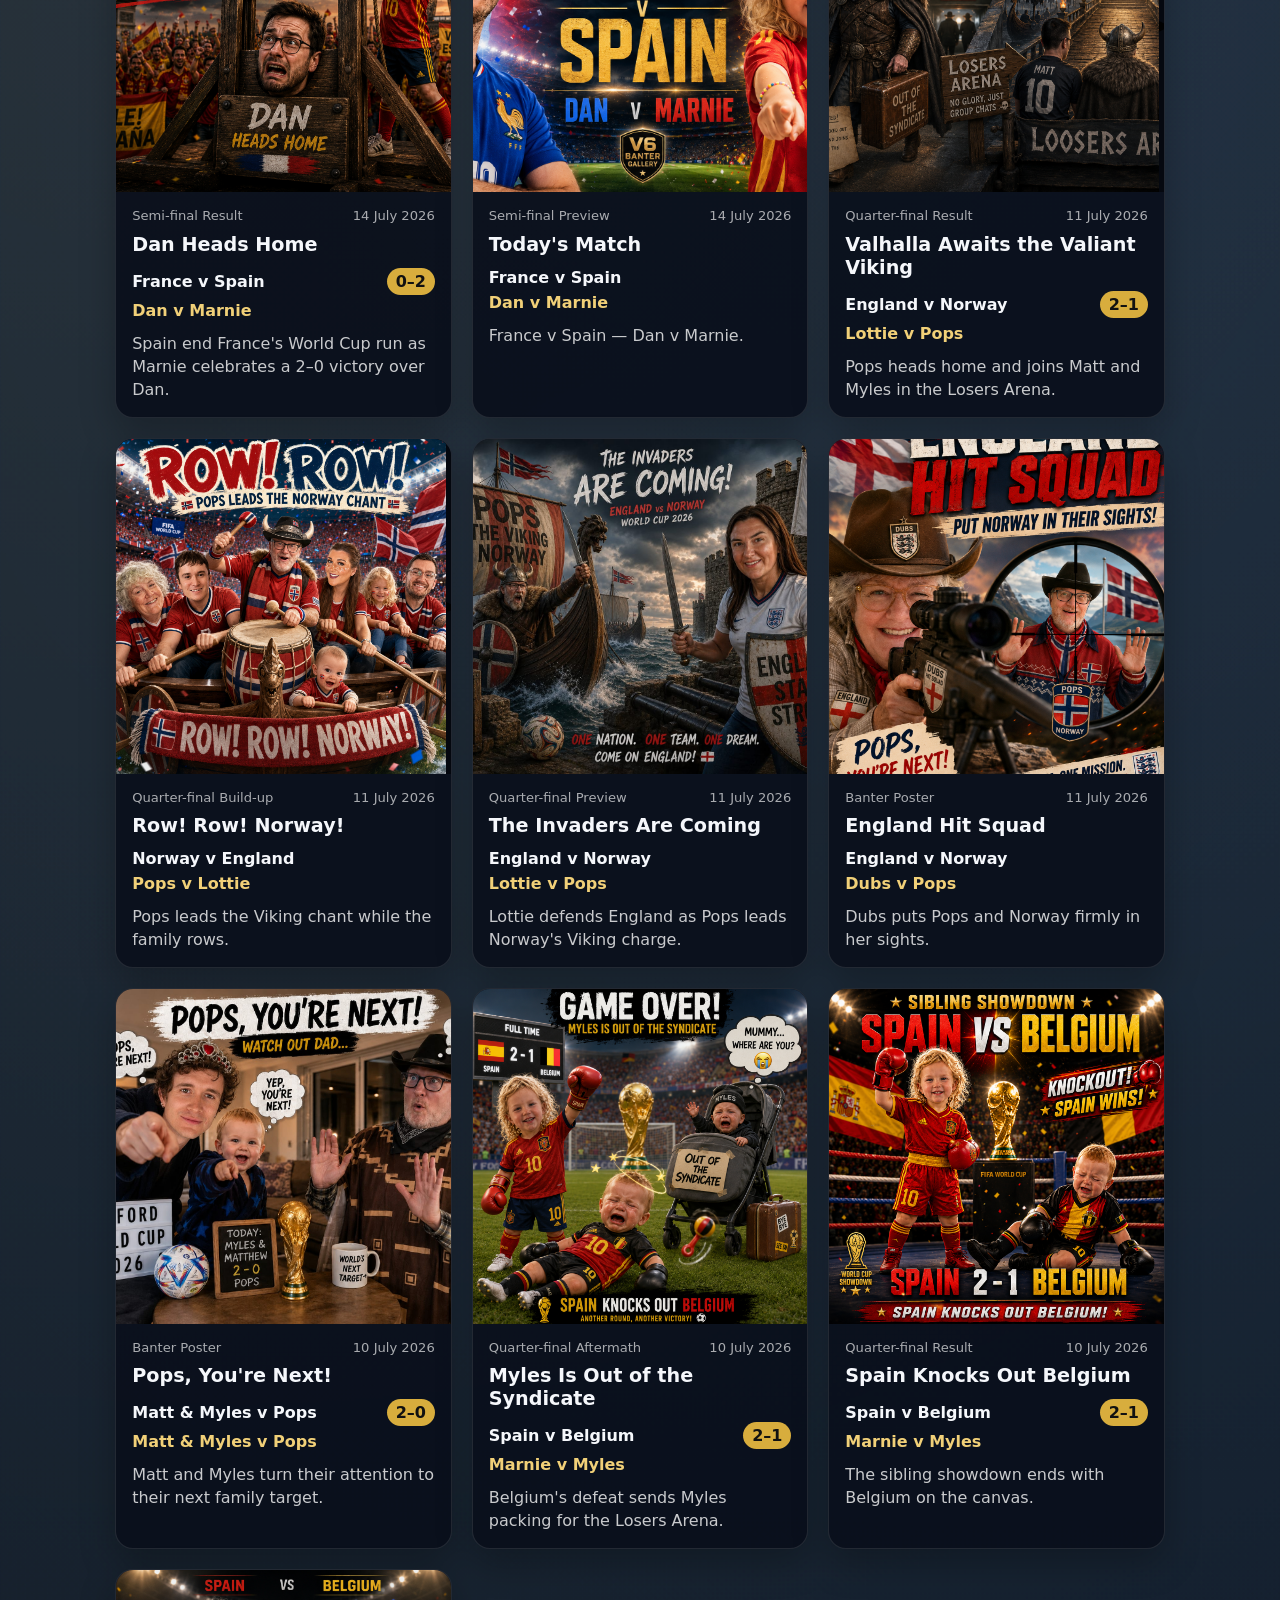
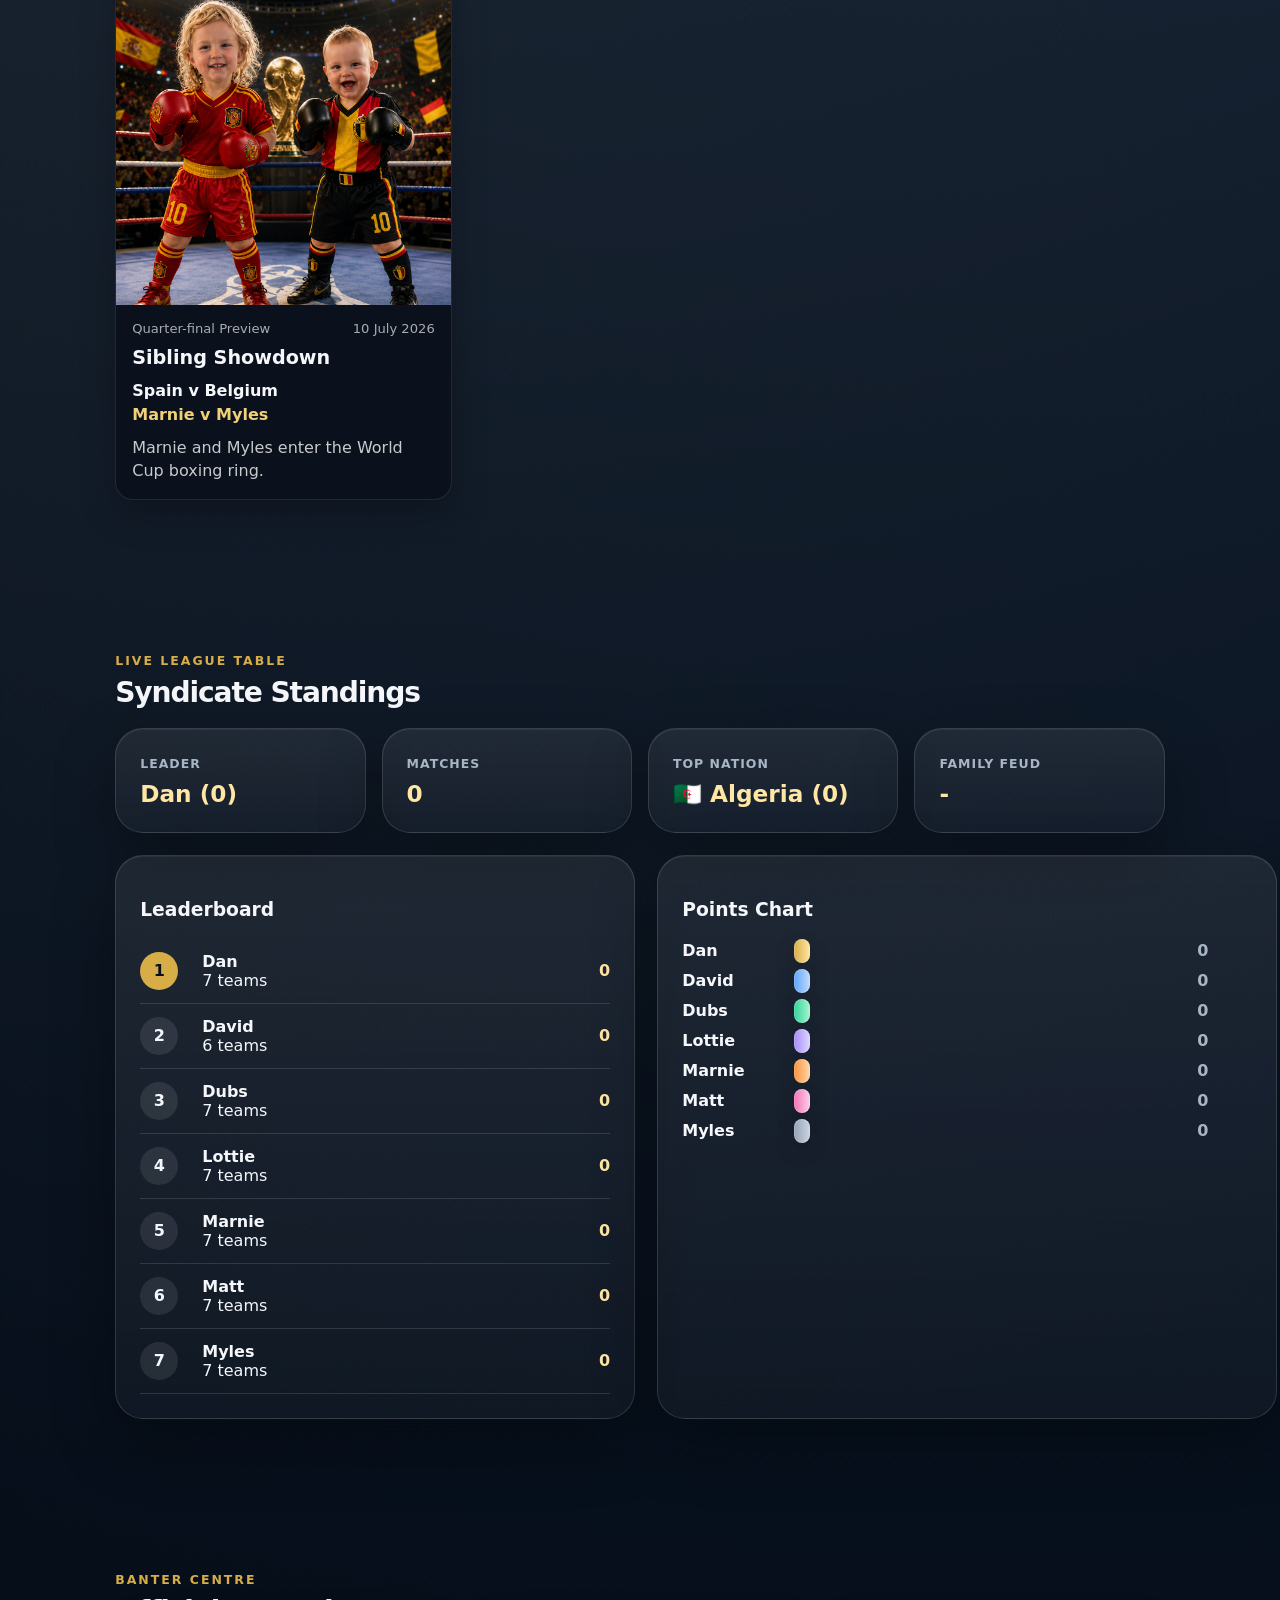
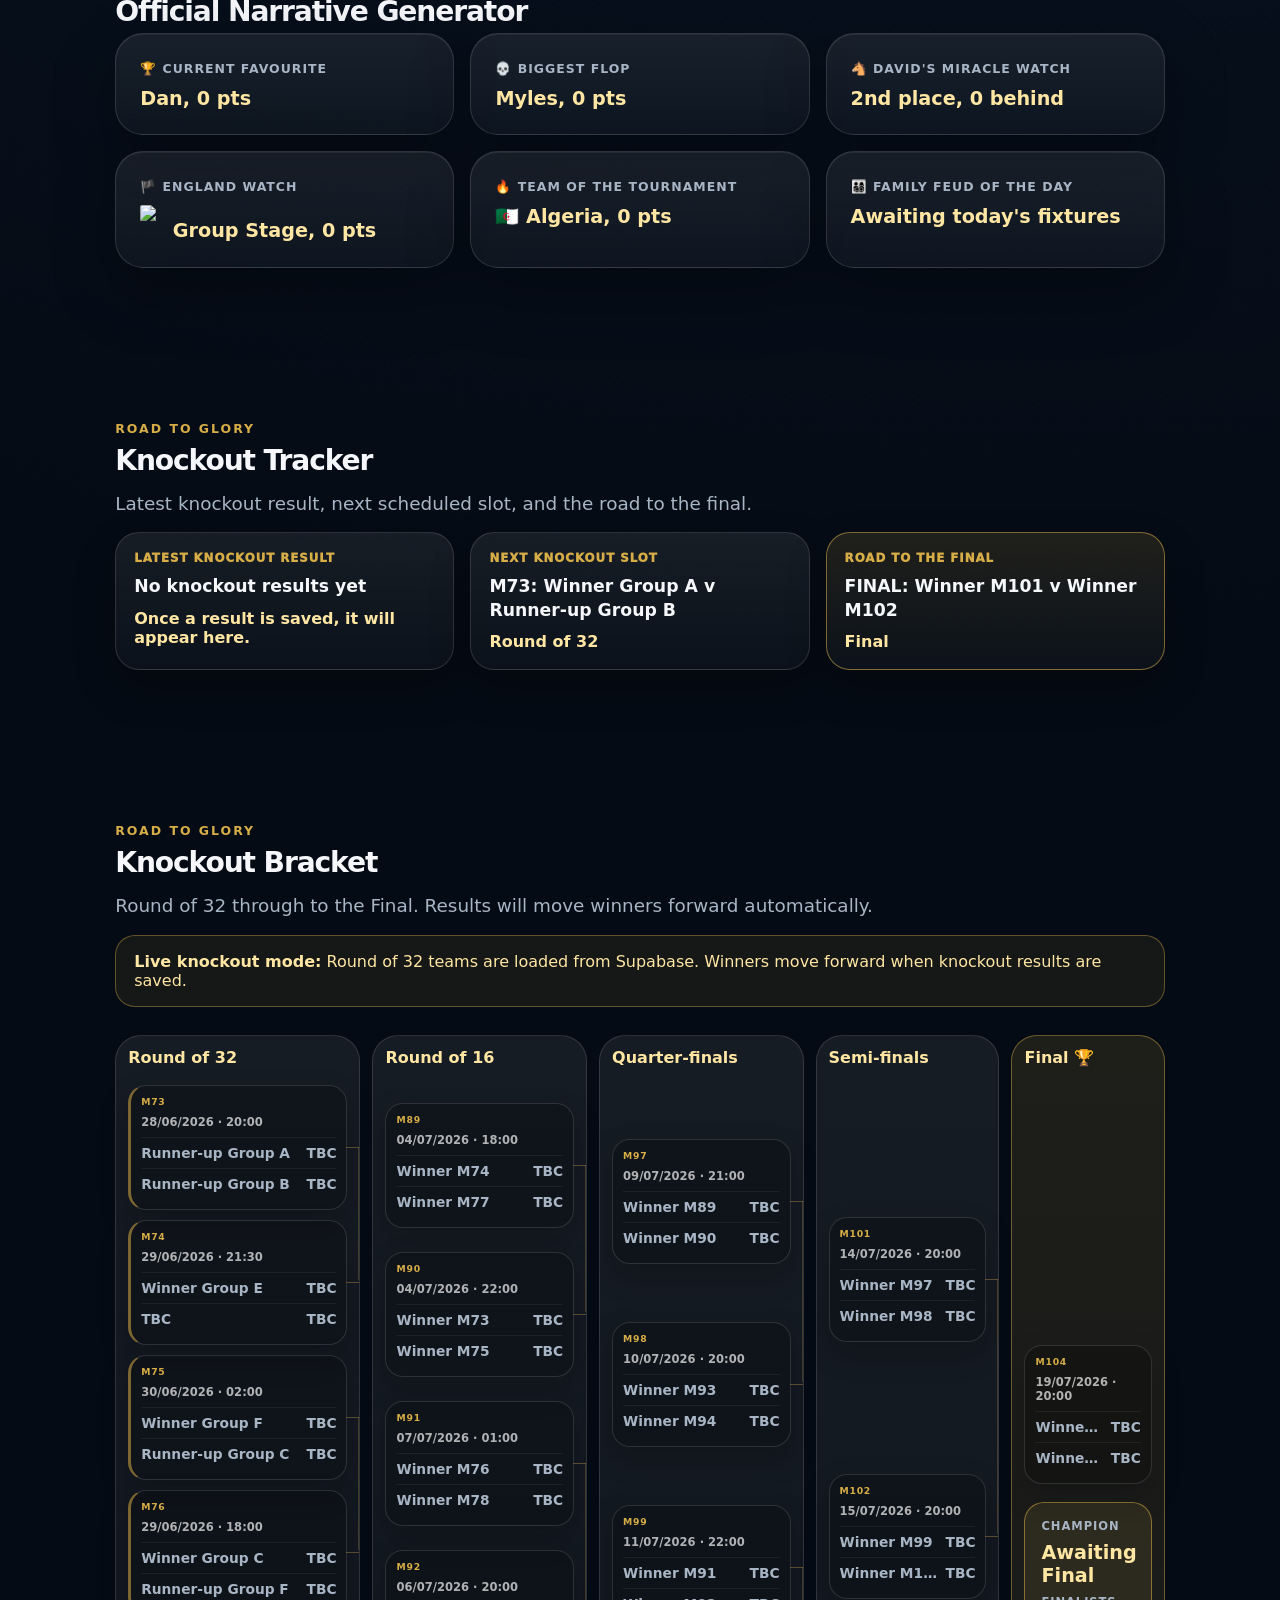
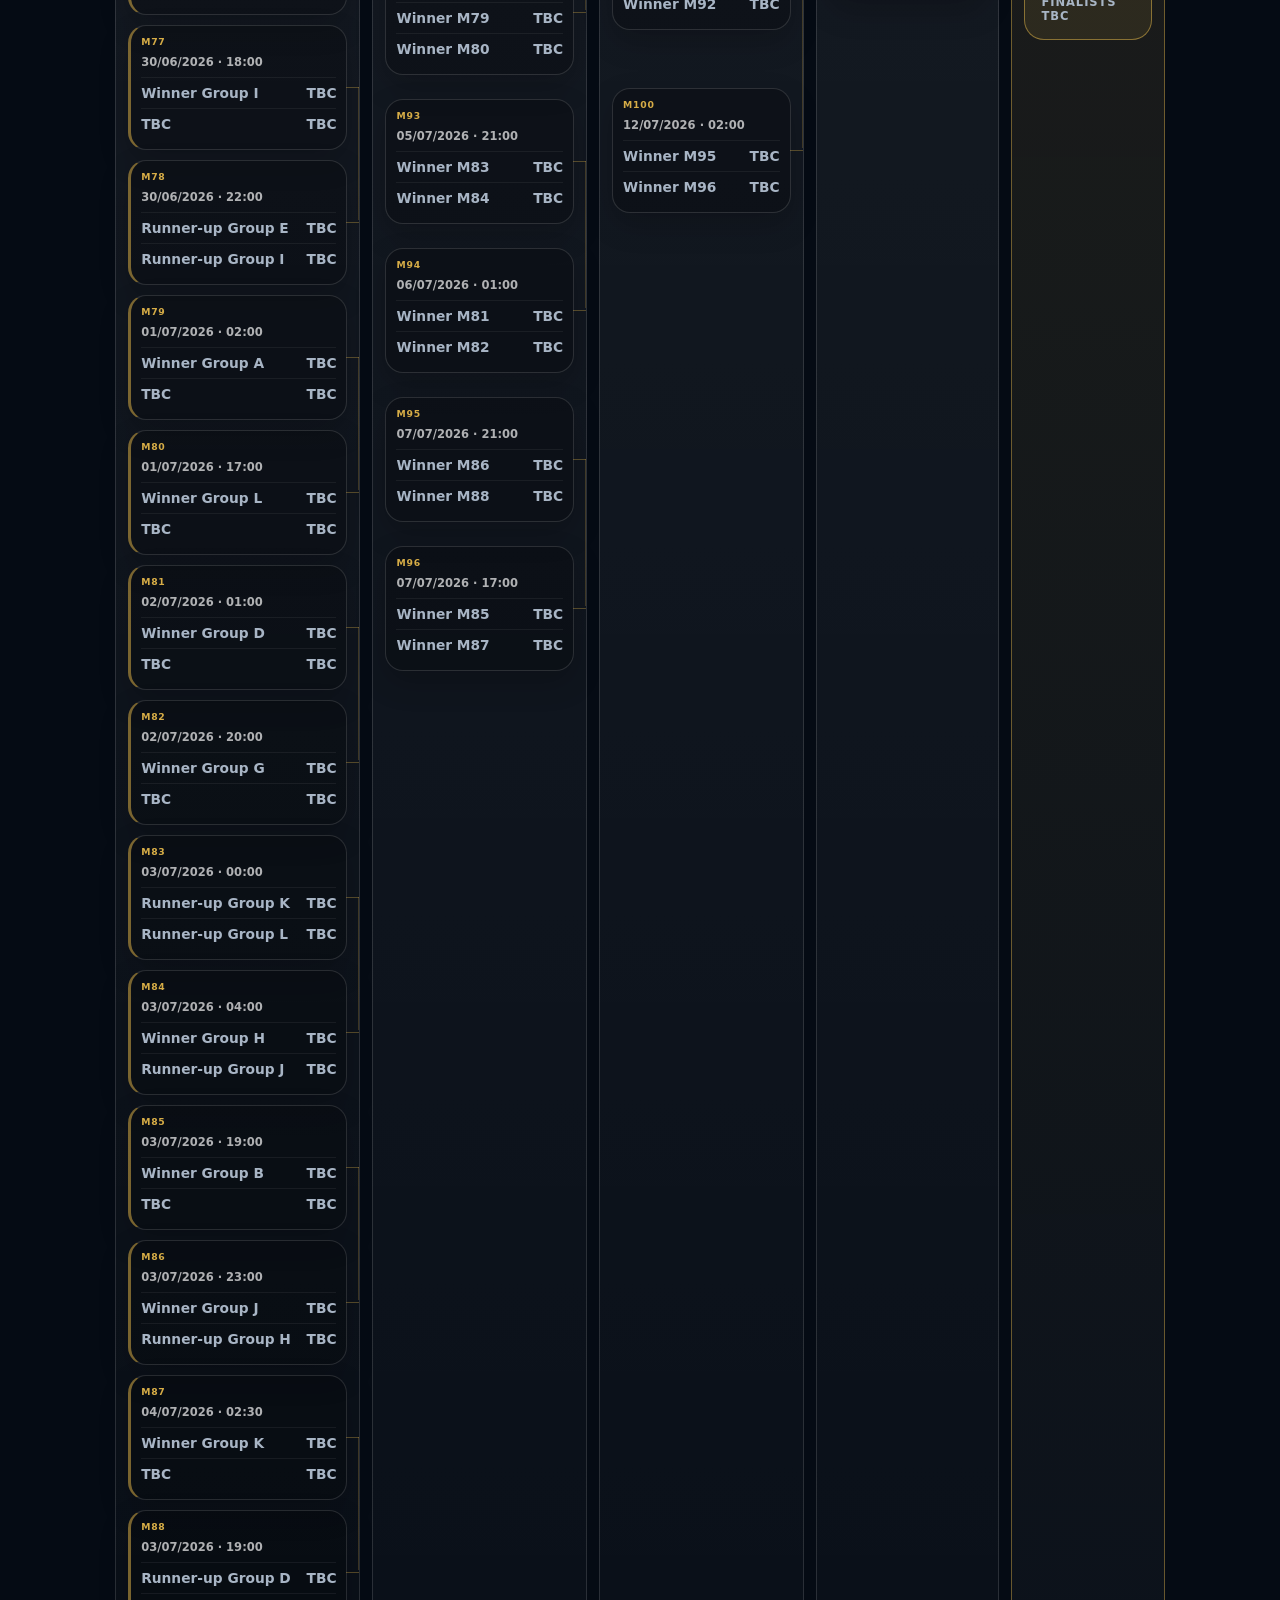
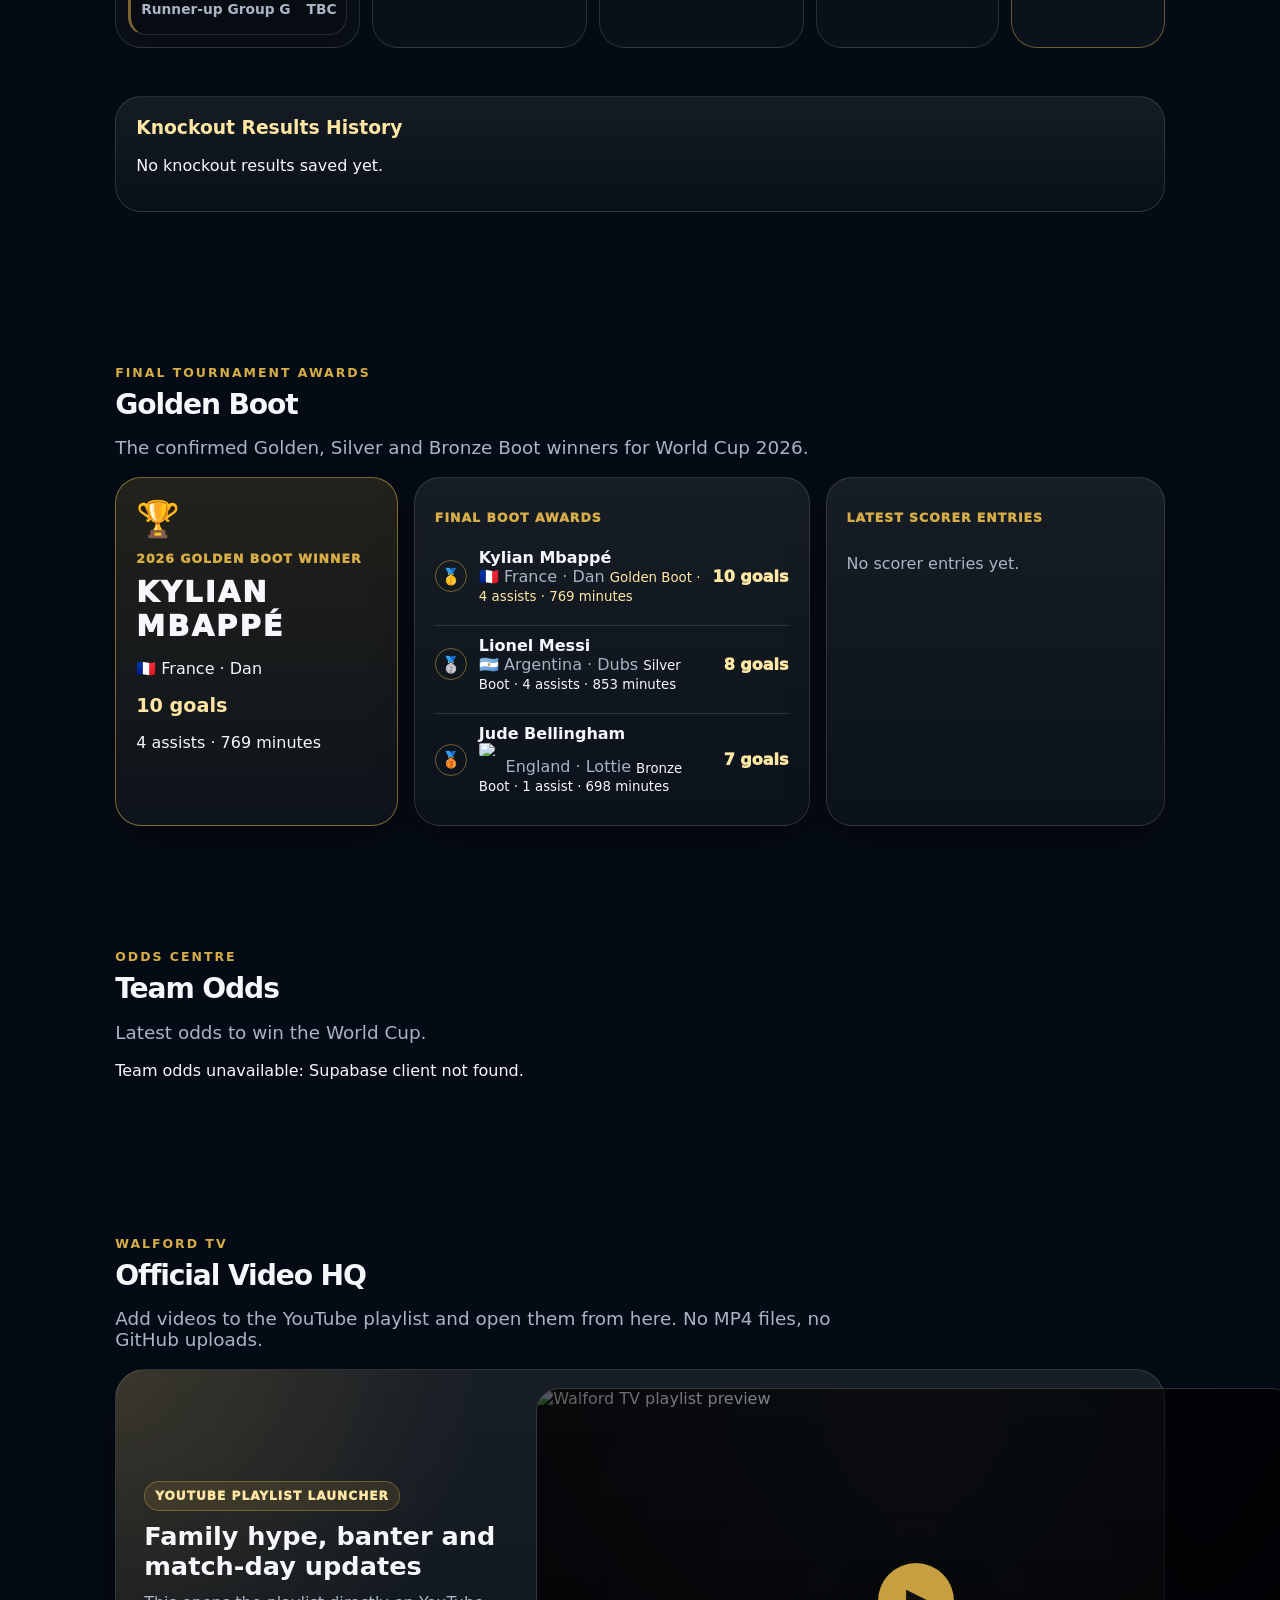
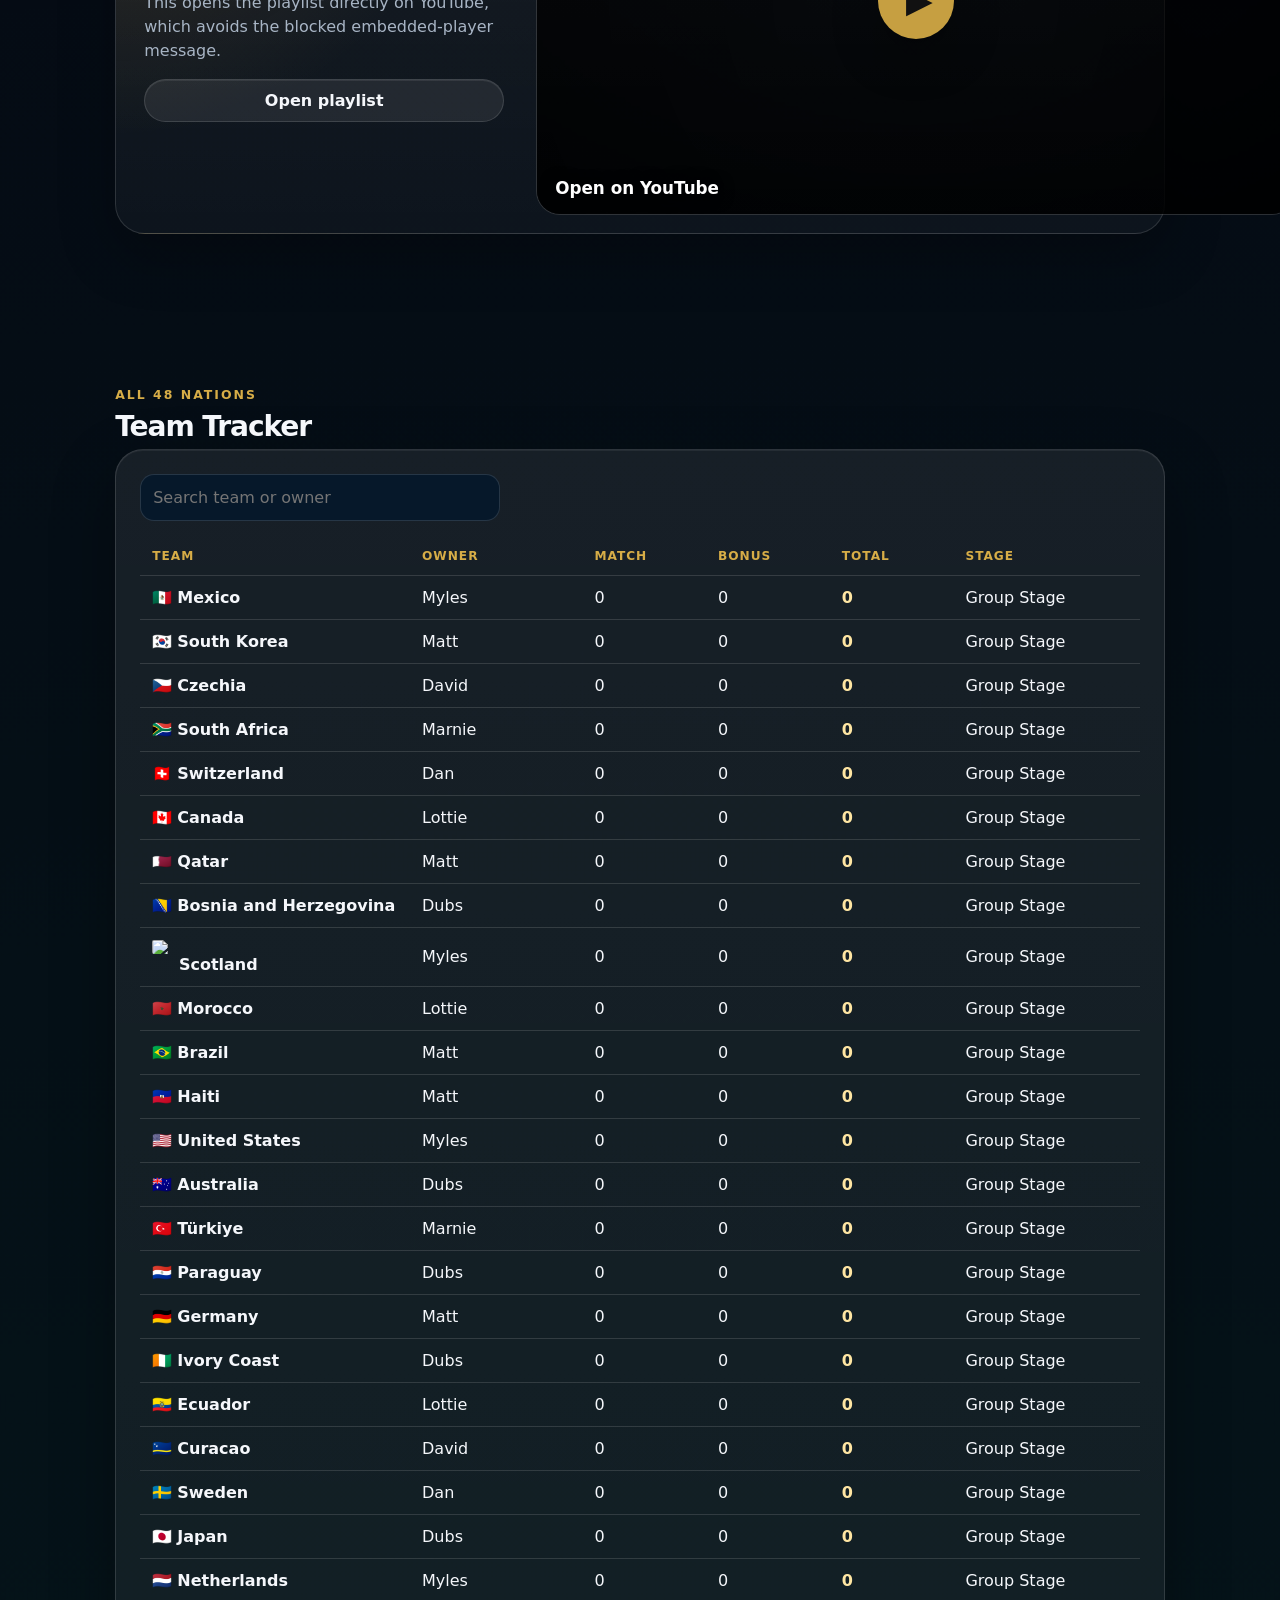
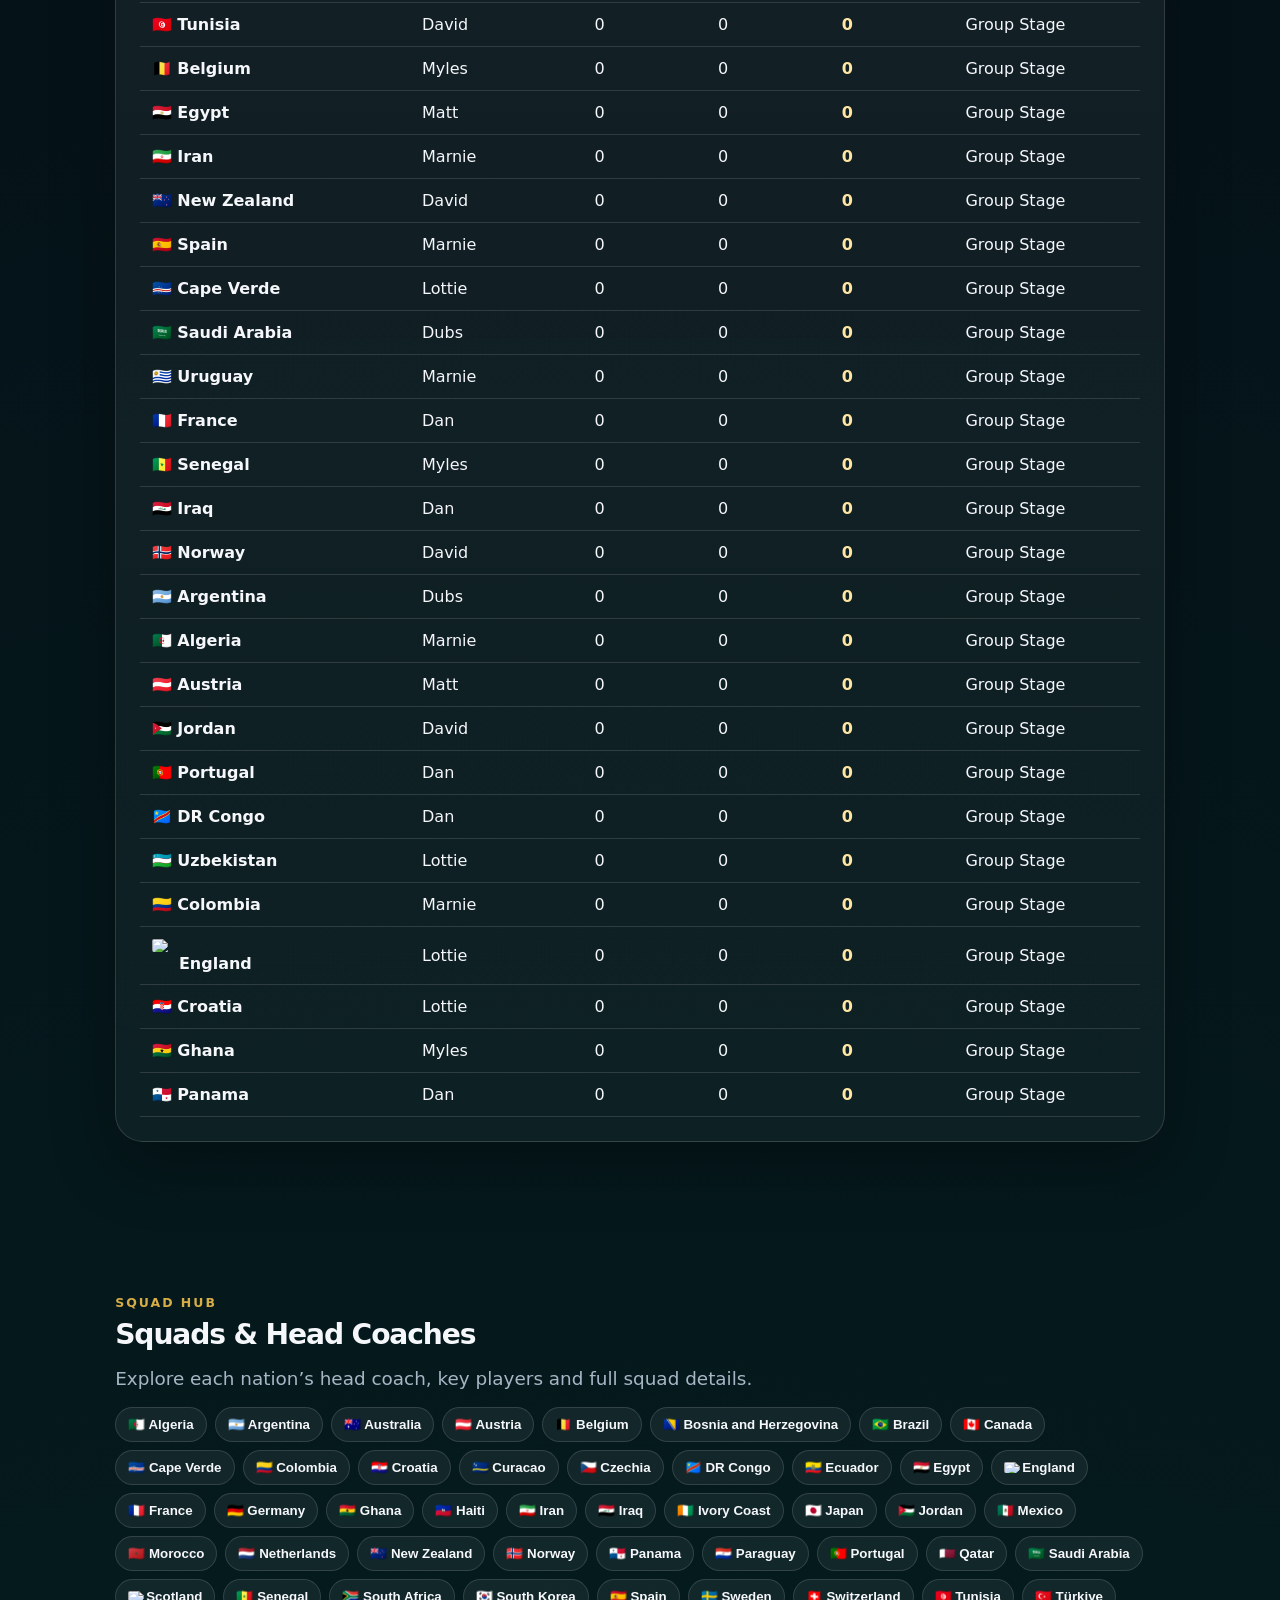
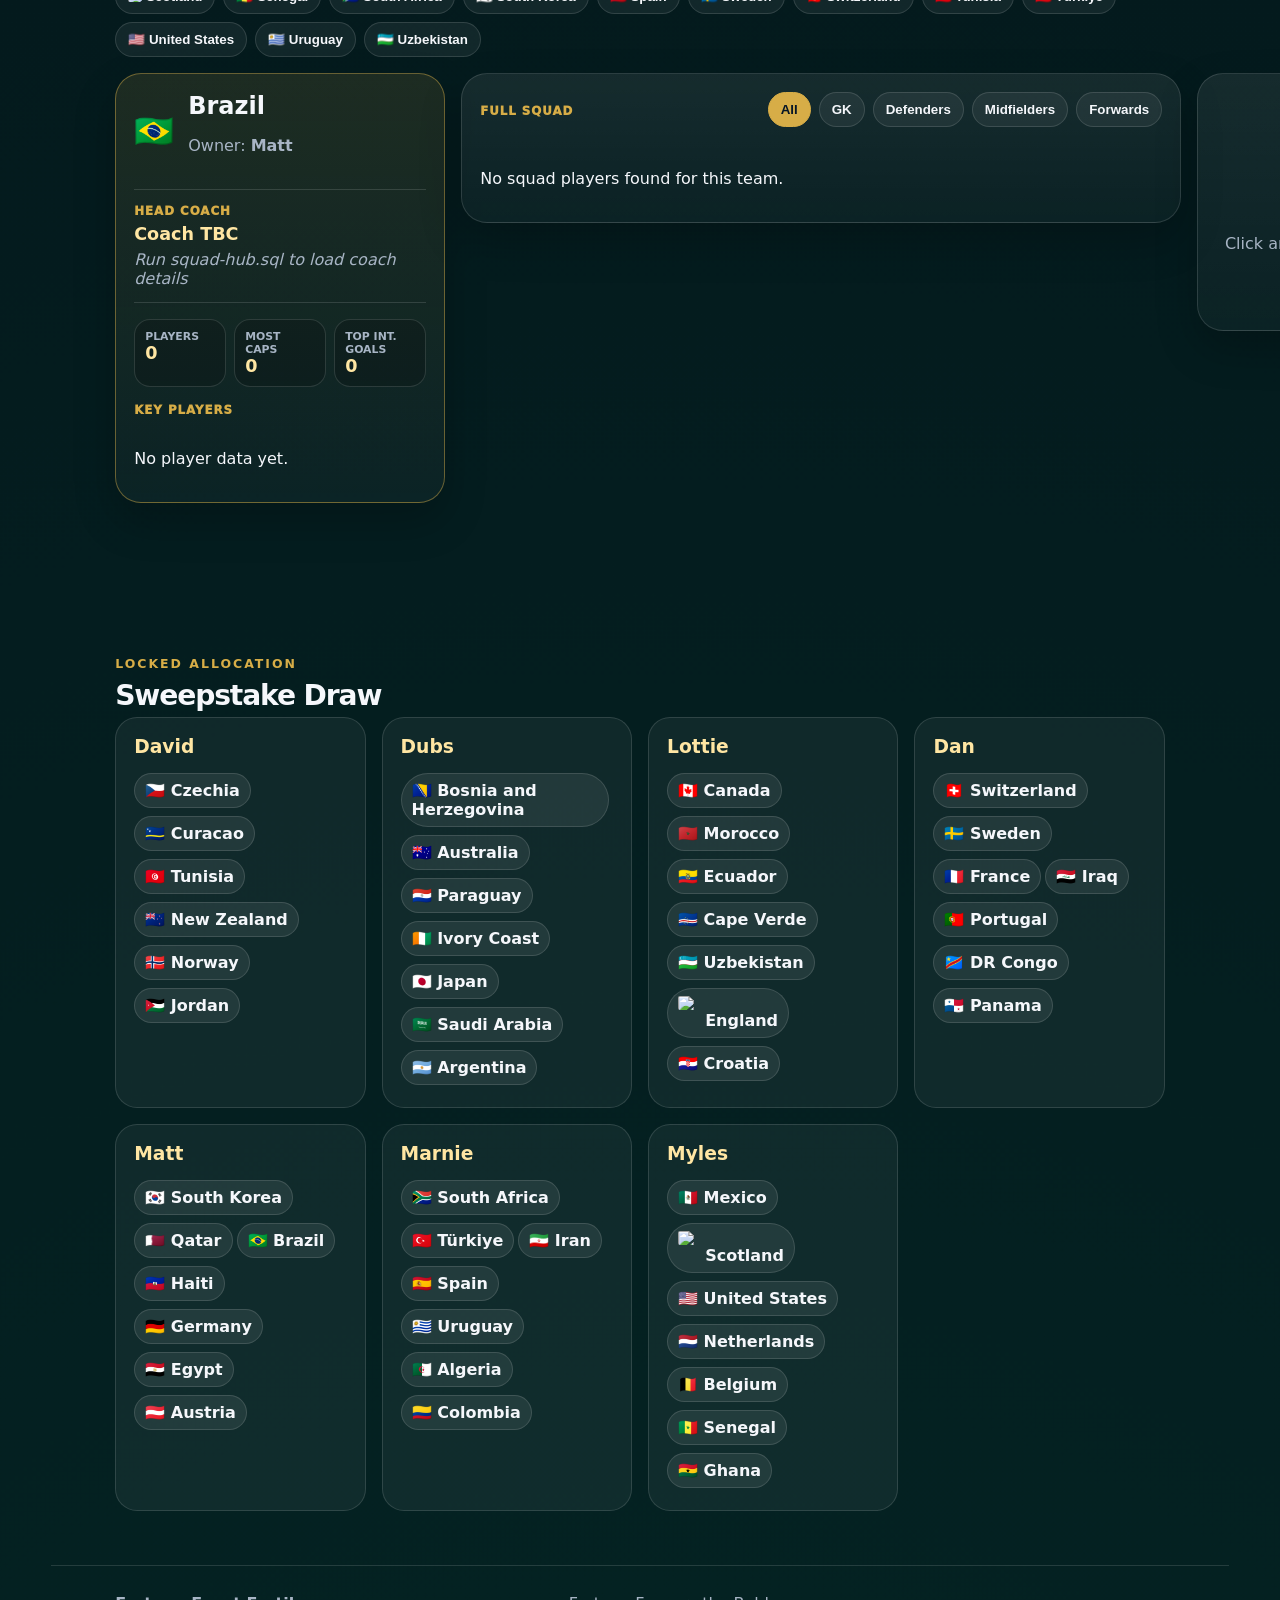
==== commit 21391dd4: "Add Golden Boot syndicate winners poster" ====
--- a/index.html
+++ b/index.html
@@ -526,7 +526,7 @@
   <script src="assets/js/core/storage.js?v=6.0.0"></script>
   <script src="assets/js/core/startup.js?v=6.0.0"></script>
   <script src="assets/js/features/banter.js?v=6.0.9"></script>
-  <script src="assets/js/features/banter-gallery-data.js?v=6.0.7"></script>
+  <script src="assets/js/features/banter-gallery-data.js?v=6.0.8"></script>
   <script src="assets/js/features/banter-gallery.js?v=6.0.3"></script>
   <script src="assets/js/features/draw.js?v=6.0.1"></script>
   <script src="assets/js/features/today.js?v=6.0.1"></script>
